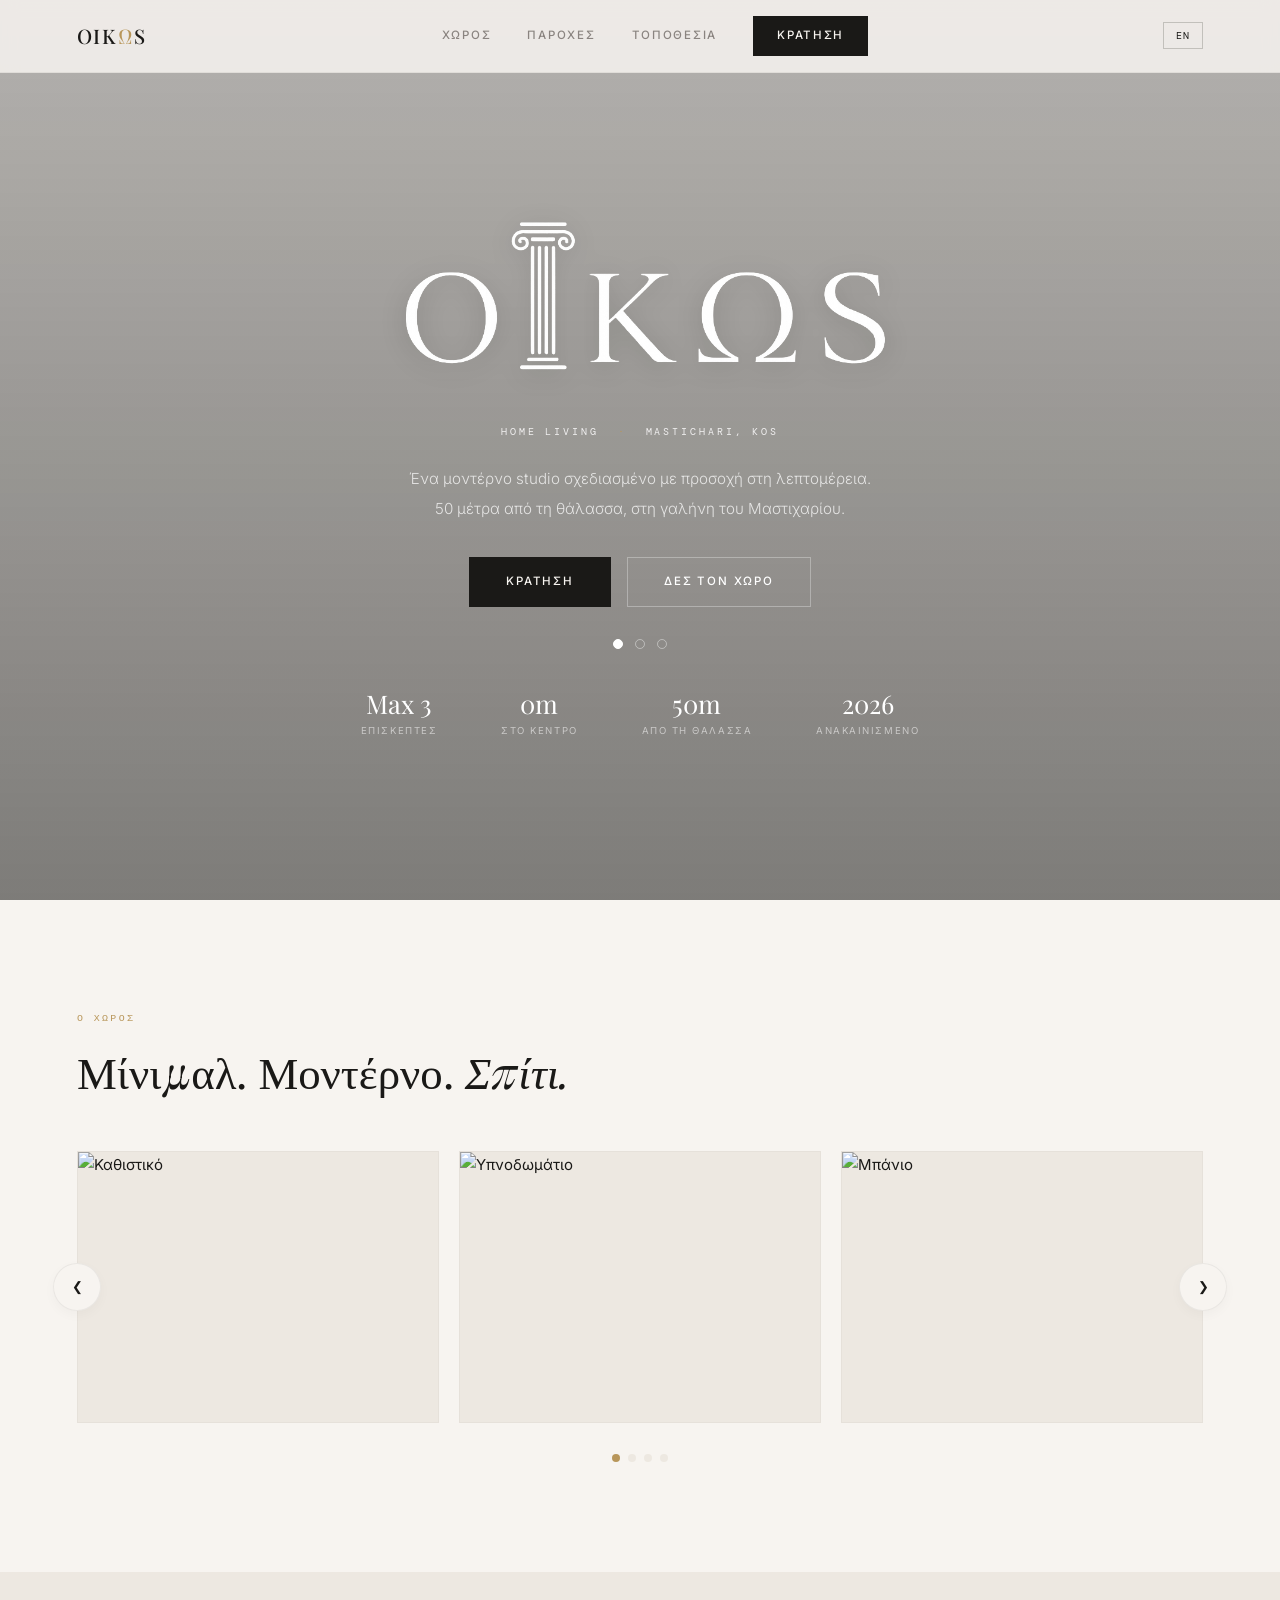
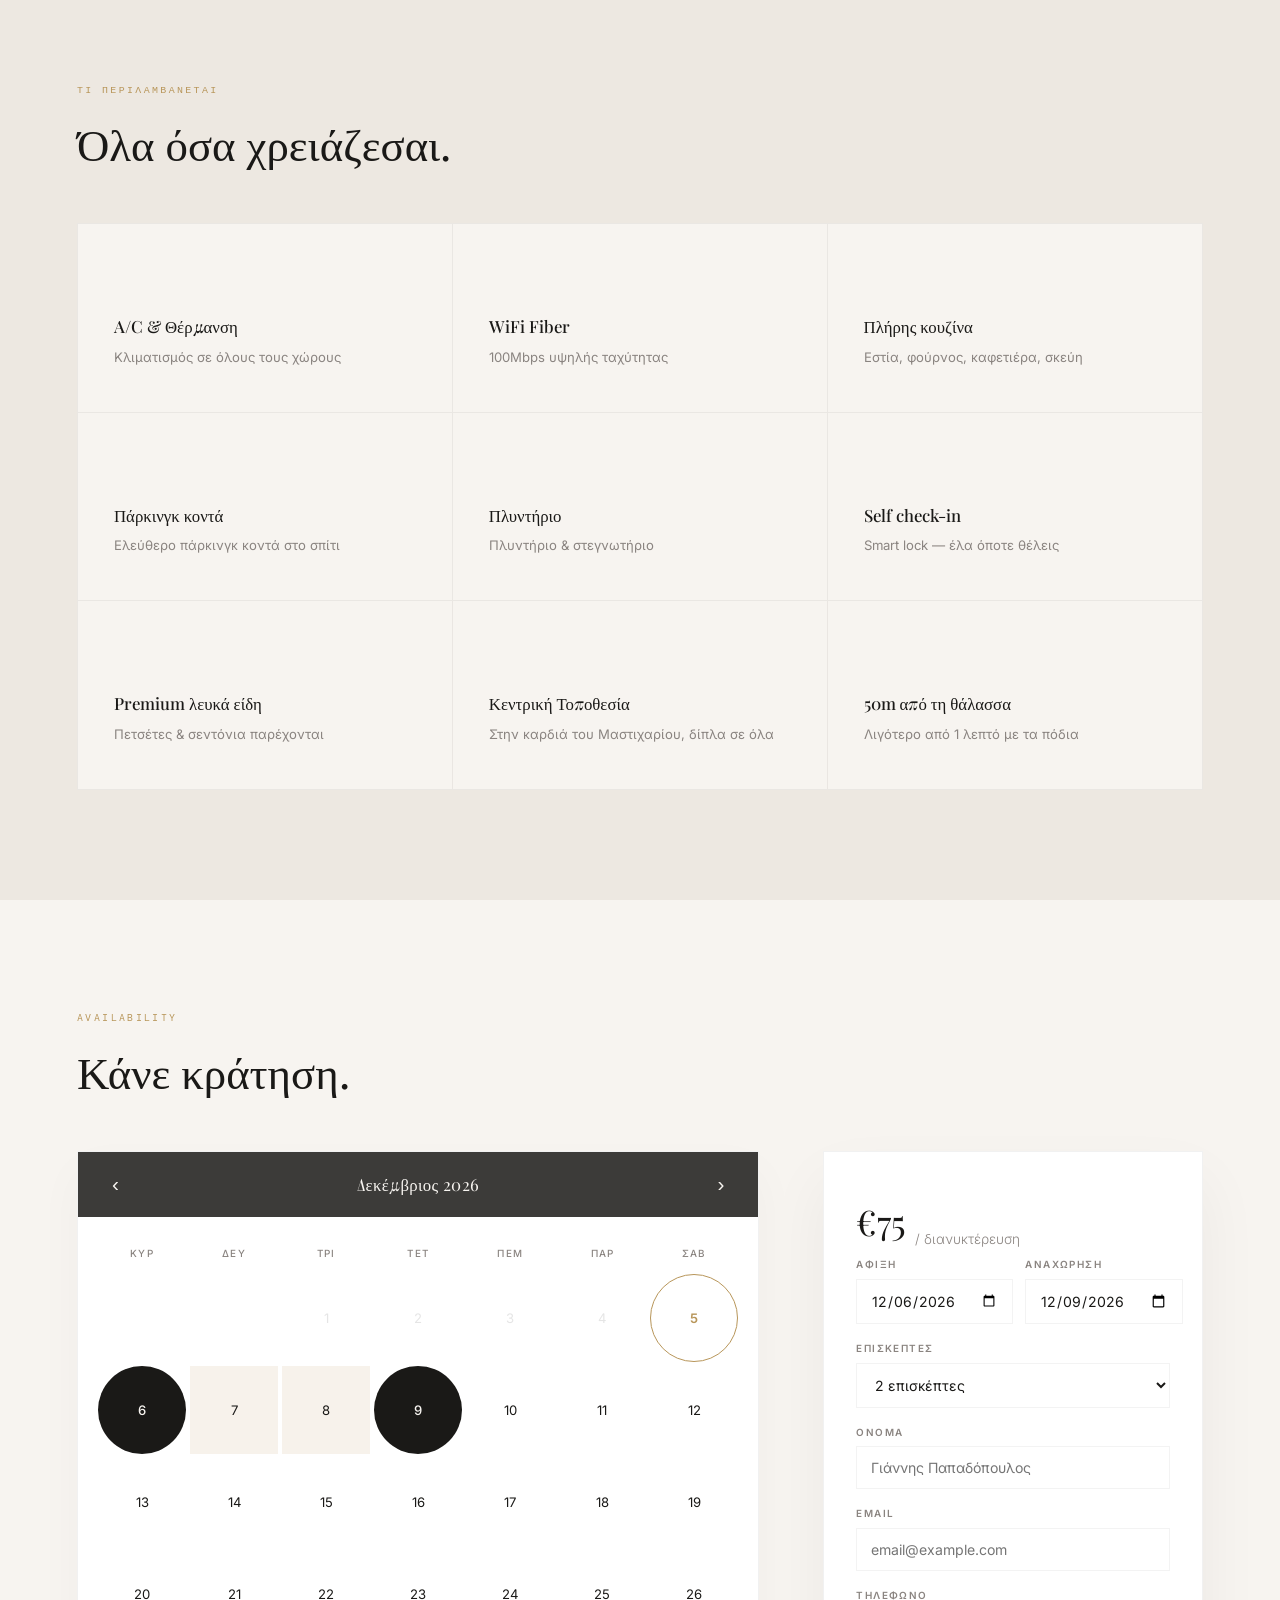
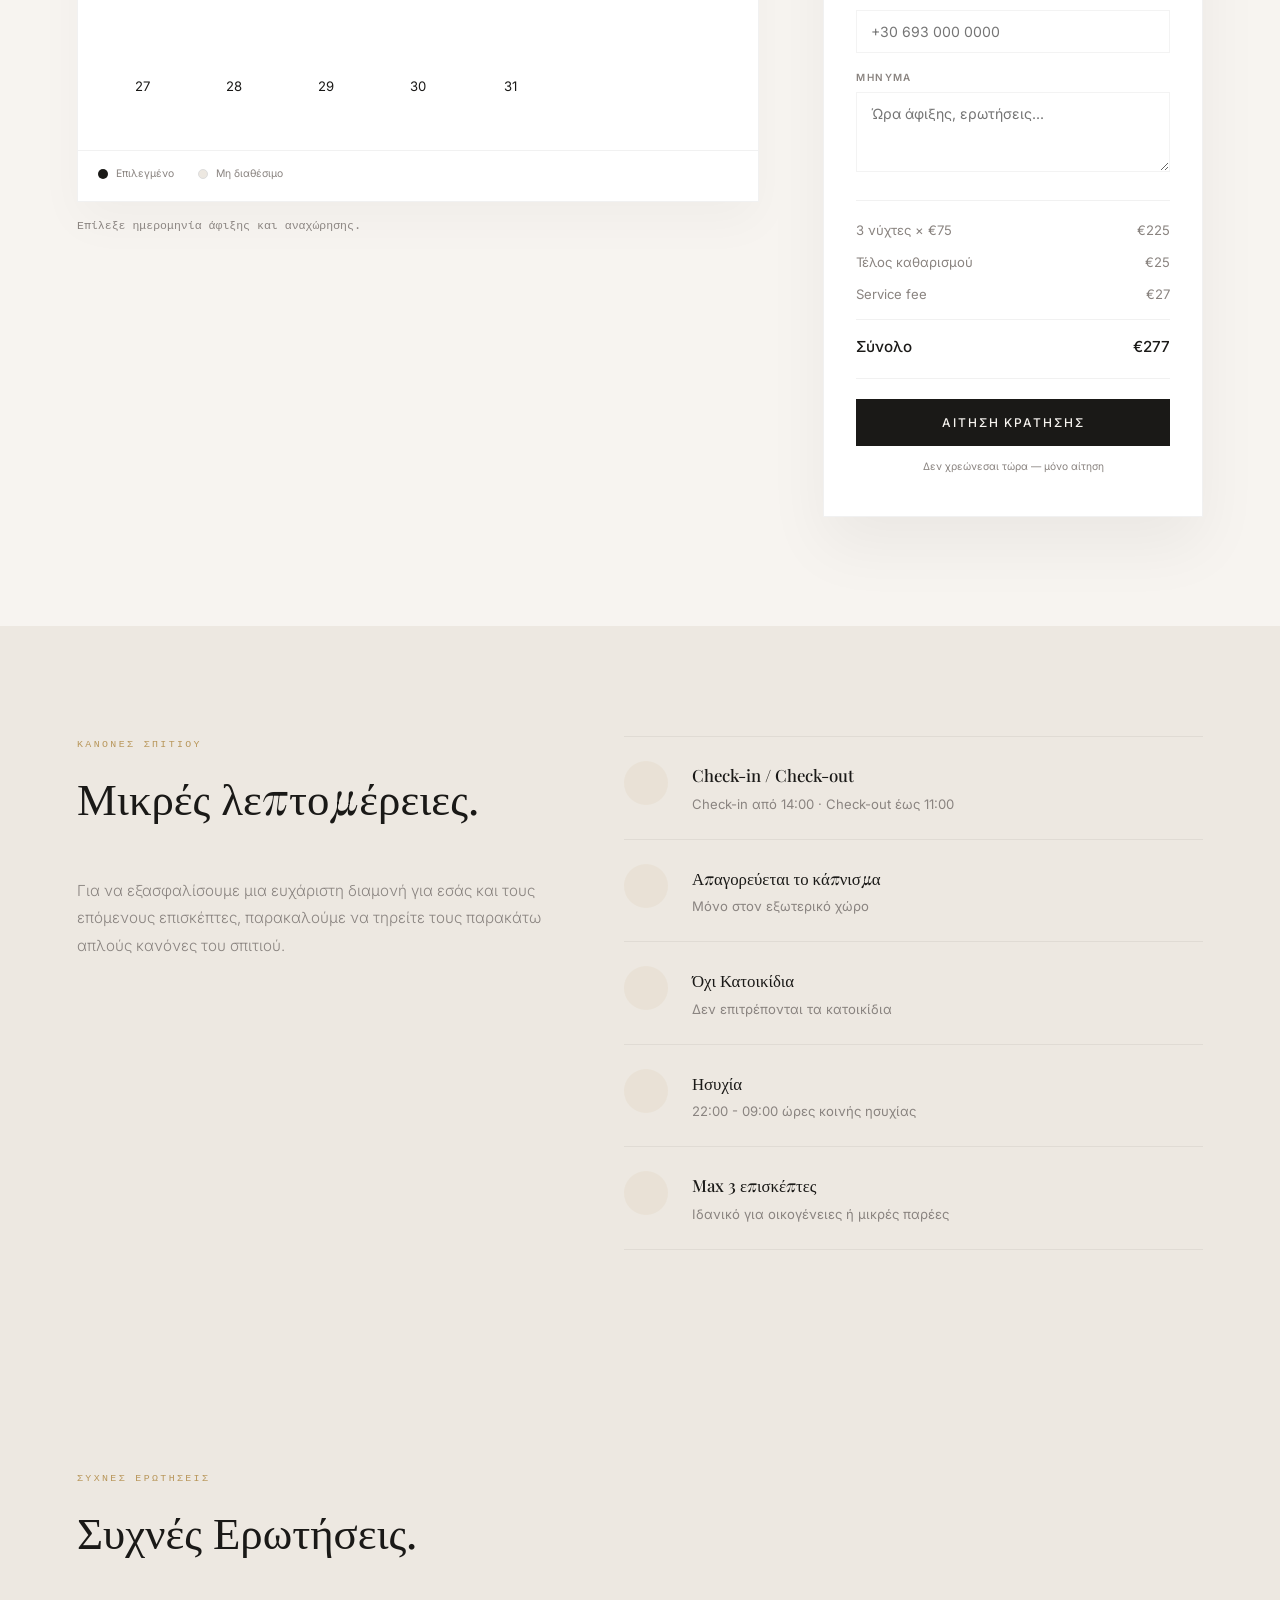
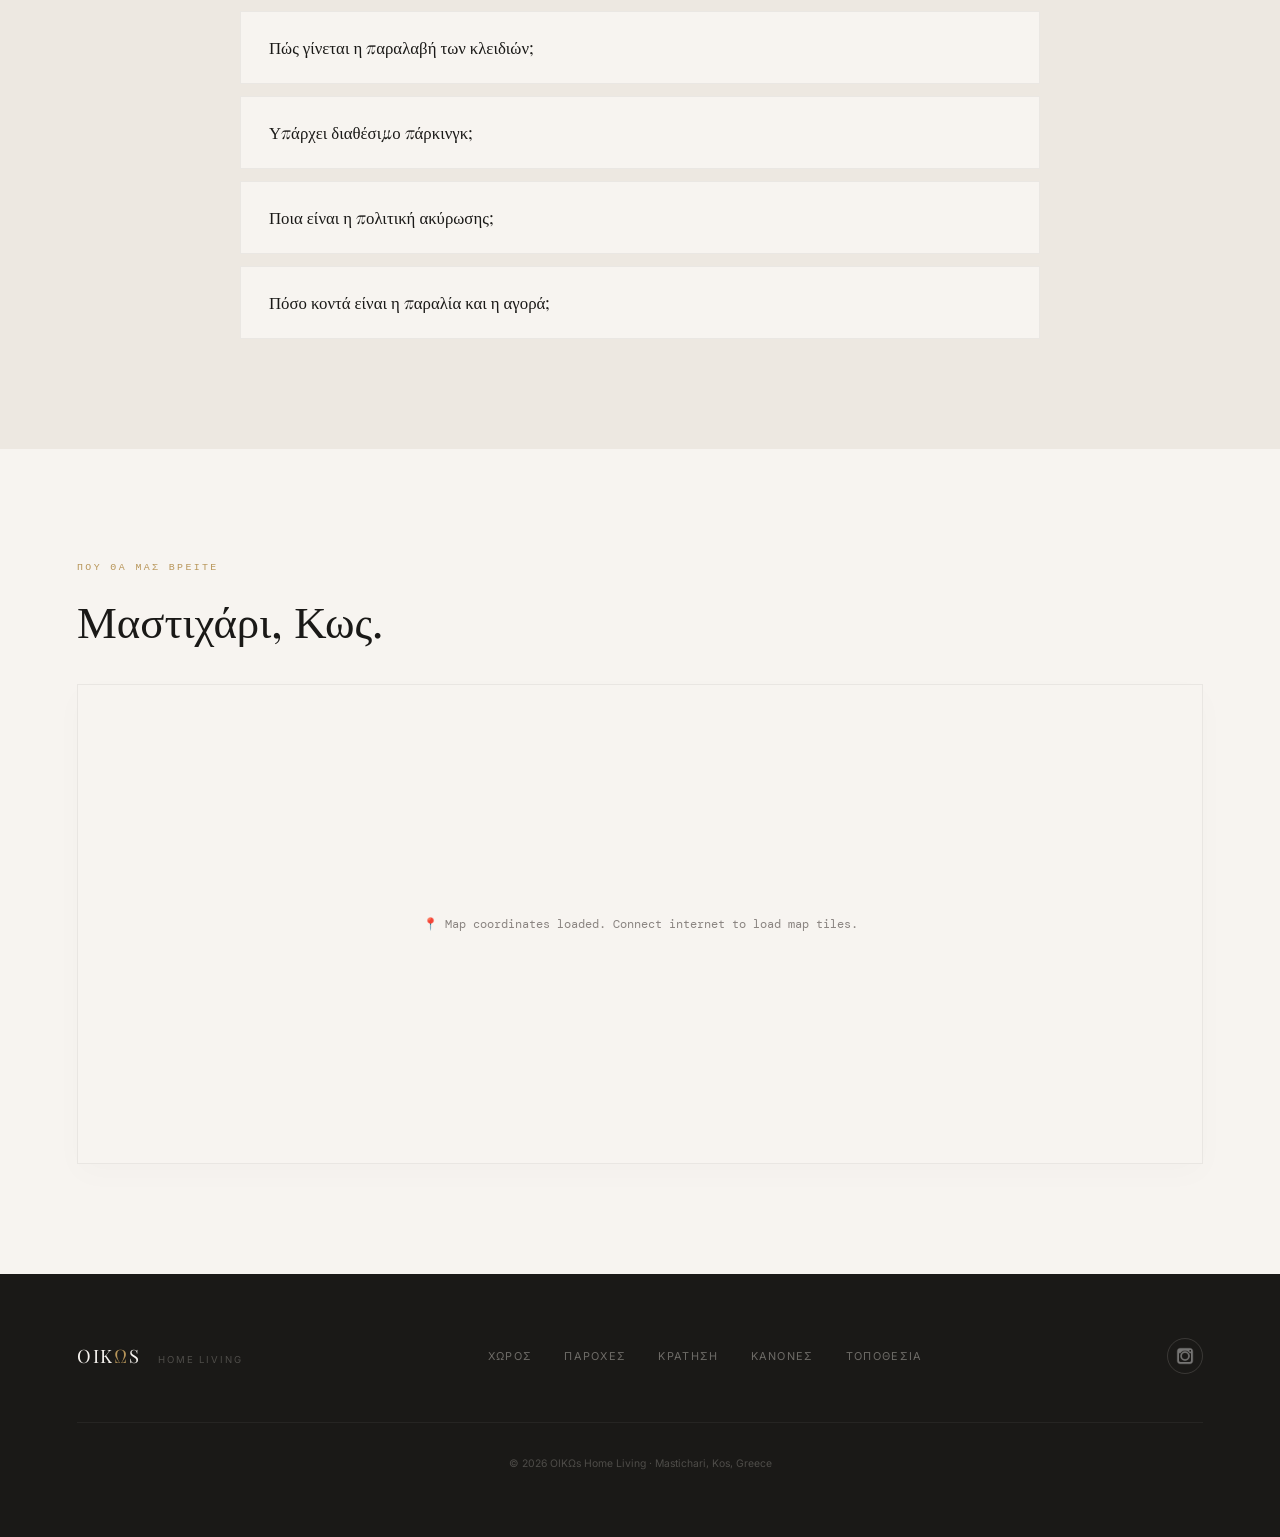
==== index.html @ 5237d48e "Initial commit" ====
<!DOCTYPE html>
<html lang="el">

<head>
  <meta charset="UTF-8" />
  <meta name="viewport" content="width=device-width, initial-scale=1.0" />
  
  <!-- Primary SEO Meta Tags -->
  <title>OIKΩS Home Living | Luxury Vacation Rental in Mastichari, Kos</title>
  <meta name="description" content="Experience premium minimalist luxury at OIKΩS Home Living in the heart of Mastichari, Kos. Newly renovated in 2026, this modern studio offers beautiful design, luxury amenities, and free parking nearby, just 50 meters from the sea." />
  <meta name="keywords" content="Oikos Home Living, Oikos Kos, Kos studio rental, Mastichari holiday accommodation, luxury rental Greece, Mastichari beach studio, boutique lodging Kos" />
  <meta name="robots" content="index, follow" />
  <meta name="author" content="OIKΩS Home Living" />
  <link rel="canonical" href="https://www.oikoshomeliving.com/" />

  <!-- Open Graph / Facebook -->
  <meta property="og:type" content="website" />
  <meta property="og:url" content="https://www.oikoshomeliving.com/" />
  <meta property="og:title" content="OIKΩS Home Living | Luxury Studio Rental in Mastichari, Kos" />
  <meta property="og:description" content="Experience premium minimalist luxury in the heart of Mastichari, Kos. Newly renovated in 2026, featuring beautiful design, modern amenities, and free parking nearby, just 50 meters from the sea." />
  <meta property="og:image" content="https://images.unsplash.com/photo-1600210492486-724fe5c67fb0?auto=format&fit=crop&w=1200&q=80" />
  <meta property="og:site_name" content="OIKΩS Home Living" />

  <!-- Twitter -->
  <meta name="twitter:card" content="summary_large_image" />
  <meta name="twitter:url" content="https://www.oikoshomeliving.com/" />
  <meta name="twitter:title" content="OIKΩS Home Living | Premium Vacation Rental in Kos" />
  <meta name="twitter:description" content="Newly renovated (2026) luxury studio rental in the heart of Mastichari, Kos. Beautiful design, less than 1 minute from the beach, close to all shops and restaurants." />
  <meta name="twitter:image" content="https://images.unsplash.com/photo-1600210492486-724fe5c67fb0?auto=format&fit=crop&w=1200&q=80" />

  <!-- Structured Data: JSON-LD Schema (Google Rich Snippets) -->
  <script type="application/ld+json">
    {
      "@context": "https://schema.org",
      "@type": "VacationRental",
      "name": "OIKΩS Home Living",
      "description": "A premium modern minimalist vacation rental studio in Mastichari, Kos, Greece.",
      "url": "https://www.oikoshomeliving.com/",
      "image": "https://images.unsplash.com/photo-1600210492486-724fe5c67fb0?auto=format&fit=crop&w=1200&q=80",
      "address": {
        "@type": "PostalAddress",
        "addressLocality": "Mastichari, Kos",
        "addressRegion": "Dodecanese",
        "addressCountry": "GR"
      },
      "geo": {
        "@type": "GeoCoordinates",
        "latitude": 36.8497694,
        "longitude": 27.0757225
      },
      "telephone": "+30 693 000 0000",
      "priceRange": "€€",
      "amenityFeature": [
        {
          "@type": "LocationFeatureSpecification",
          "name": "Central Location",
          "value": true
        },
        {
          "@type": "LocationFeatureSpecification",
          "name": "Free High-Speed Fiber WiFi",
          "value": true
        },
        {
          "@type": "LocationFeatureSpecification",
          "name": "Fully Equipped Kitchen",
          "value": true
        },
        {
          "@type": "LocationFeatureSpecification",
          "name": "Free Parking Nearby",
          "value": true
        },
        {
          "@type": "LocationFeatureSpecification",
          "name": "Air Conditioning",
          "value": true
        }
      ]
    }
  </script>

  <link rel="icon" type="image/png" href="oikosfavicon.png" />
  
  <!-- Preconnect to CDNs & API Domains for faster DNS lookup & TLS negotiation -->
  <link rel="preconnect" href="https://fonts.googleapis.com" />
  <link rel="preconnect" href="https://fonts.gstatic.com" crossorigin />
  <link rel="preconnect" href="https://unpkg.com" crossorigin />
  <link rel="preconnect" href="https://cdn.jsdelivr.net" crossorigin />
  <link rel="preconnect" href="https://images.unsplash.com" />
  <link rel="preconnect" href="https://api.open-meteo.com" />
  
  <!-- Preload critical Hero image asset to reduce Largest Contentful Paint (LCP) -->
  <link rel="preload" href="https://images.unsplash.com/photo-1600210492486-724fe5c67fb0?auto=format&fit=crop&w=1600&q=70" as="image" />

  <link
    href="https://fonts.googleapis.com/css2?family=Playfair+Display:ital,wght@0,400;0,500;1,400&family=Inter:wght@300;400;500;600&family=DM+Mono:wght@300&display=swap"
    rel="stylesheet" />
  <!-- Leaflet Map CSS and JS -->
  <link rel="stylesheet" href="https://unpkg.com/leaflet@1.9.4/dist/leaflet.css"
    integrity="sha256-p4NxAoJBhIIN+hmNHrzRCf9tD/miZyoHS5obTRR9BMY=" crossorigin="" />
  <script src="https://unpkg.com/leaflet@1.9.4/dist/leaflet.js"
    integrity="sha256-20nQCchB9co0qIjJZRGuk2/Z9VM+kNiyxNV1lvTlZBo=" crossorigin=""></script>
  <!-- Lucide Elegant Icons CDN -->
  <script src="https://unpkg.com/lucide@latest"></script>
  <script src="https://cdn.jsdelivr.net/npm/@supabase/supabase-js@2"></script>
  <style>
    :root {
      --linen: #EDE8E1;
      --ink: #1A1917;
      --gold: #B8965A;
      --light: #F7F4F0;
      --mid: #8A8480;
      --border: rgba(26, 25, 23, .06);
      --f-serif: 'Playfair Display', Georgia, serif;
      --f-sans: 'Inter', system-ui, sans-serif;
      --f-mono: 'DM Mono', monospace;
    }

    *,
    *::before,
    *::after {
      box-sizing: border-box;
      margin: 0;
      padding: 0;
    }

    html {
      scroll-behavior: smooth;
    }

    body {
      background: var(--light);
      color: var(--ink);
      font-family: var(--f-sans);
      font-size: 15px;
      line-height: 1.7;
      -webkit-font-smoothing: antialiased;
    }

    body.loading-active {
      overflow: hidden;
    }

    /* SPLASH / PRELOADER SCREEN */
    #loading-screen {
      position: fixed;
      inset: 0;
      background: var(--ink);
      z-index: 9999;
      display: flex;
      align-items: center;
      justify-content: center;
      opacity: 1;
      visibility: visible;
      transition: opacity 0.8s cubic-bezier(0.16, 1, 0.3, 1), visibility 0.8s cubic-bezier(0.16, 1, 0.3, 1);
    }

    #loading-screen.fade-out {
      opacity: 0;
      visibility: hidden;
    }

    .loading-content {
      text-align: center;
      display: flex;
      flex-direction: column;
      align-items: center;
    }

    .loading-logo {
      font-family: var(--f-serif);
      font-size: clamp(2.5rem, 6vw, 4rem);
      font-weight: 500;
      color: var(--linen);
      letter-spacing: 0.15em;
      line-height: 1;
      margin-bottom: 8px;
      opacity: 0;
      transform: translateY(20px);
      animation: loadLogoIn 1.2s cubic-bezier(0.16, 1, 0.3, 1) forwards;
    }

    .loading-logo .omega {
      color: var(--gold);
    }

    .loading-sub {
      font-family: var(--f-mono);
      font-size: 0.65rem;
      letter-spacing: 0.25em;
      text-transform: uppercase;
      color: rgba(237, 232, 225, 0.4);
      margin-bottom: 24px;
      opacity: 0;
      transform: translateY(10px);
      animation: loadSubIn 1.2s cubic-bezier(0.16, 1, 0.3, 1) 0.3s forwards;
    }

    .loading-progress-wrap {
      width: 140px;
      height: 1px;
      background: rgba(237, 232, 225, 0.1);
      position: relative;
      overflow: hidden;
    }

    .loading-progress-bar {
      position: absolute;
      left: 0;
      top: 0;
      height: 100%;
      width: 0%;
      background: var(--gold);
      animation: loadProgressBar 2.5s cubic-bezier(0.16, 1, 0.3, 1) forwards;
    }

    @keyframes loadLogoIn {
      to {
        opacity: 1;
        transform: translateY(0);
      }
    }

    @keyframes loadSubIn {
      to {
        opacity: 1;
        transform: translateY(0);
      }
    }

    @keyframes loadProgressBar {
      0% { width: 0%; }
      50% { width: 40%; }
      70% { width: 70%; }
      100% { width: 100%; }
    }

    /* Scrollbar */
    ::-webkit-scrollbar {
      width: 8px;
    }

    ::-webkit-scrollbar-track {
      background: var(--light);
    }

    ::-webkit-scrollbar-thumb {
      background: var(--linen);
      border-radius: 4px;
      transition: background .3s;
    }

    ::-webkit-scrollbar-thumb:hover {
      background: var(--gold);
    }

    /* Reveal animations */
    .reveal {
      opacity: 0;
      transform: translateY(30px);
      transition: opacity 0.8s cubic-bezier(0.16, 1, 0.3, 1), transform 0.8s cubic-bezier(0.16, 1, 0.3, 1);
      will-change: transform, opacity;
    }

    .reveal.active {
      opacity: 1;
      transform: translateY(0);
    }

    /* DEMO BANNER */
    .demo-banner {
      background: var(--gold);
      color: #fff;
      text-align: center;
      padding: 8px;
      font-family: var(--f-mono);
      font-size: .65rem;
      letter-spacing: .15em;
      text-transform: uppercase;
      position: fixed;
      top: 0;
      left: 0;
      right: 0;
      z-index: 101;
      box-shadow: 0 2px 10px rgba(0, 0, 0, .05);
      display: none;
    }

    body.has-demo-banner {
      padding-top: 30px;
    }

    body.has-demo-banner nav {
      top: 30px;
    }

    /* NAV */
    nav {
      position: fixed;
      top: 0;
      left: 0;
      right: 0;
      z-index: 100;
      display: flex;
      align-items: center;
      justify-content: space-between;
      padding: 16px 6vw;
      background: rgba(247, 244, 240, .85);
      backdrop-filter: blur(8px);
      border-bottom: 1px solid var(--border);
      transition: background-color .3s, box-shadow .3s, border-color .3s;
    }

    nav.scrolled {
      background: rgba(247, 244, 240, .98);
      box-shadow: 0 10px 30px rgba(0, 0, 0, .02);
    }

    .nav-logo {
      font-family: var(--f-serif);
      font-size: 1.25rem;
      font-weight: 500;
      letter-spacing: .08em;
      color: var(--ink);
      text-decoration: none;
      transition: opacity .2s;
    }

    .nav-logo .omega {
      color: var(--gold);
    }

    .nav-logo:hover {
      opacity: .8;
    }

    .nav-links {
      display: flex;
      gap: 36px;
      align-items: center;
    }

    .nav-links a {
      position: relative;
      font-size: .72rem;
      font-weight: 500;
      letter-spacing: .15em;
      text-transform: uppercase;
      text-decoration: none;
      color: var(--mid);
      transition: color .2s;
      padding: 4px 0;
    }

    .nav-links a:hover {
      color: var(--ink);
    }

    .nav-links a::after {
      content: '';
      position: absolute;
      bottom: 0;
      left: 0;
      width: 100%;
      height: 1px;
      background: var(--gold);
      transform: scaleX(0);
      transform-origin: right;
      transition: transform .3s ease;
    }

    .nav-links a:hover::after {
      transform: scaleX(1);
      transform-origin: left;
    }

    .nav-cta {
      background: var(--ink) !important;
      color: var(--light) !important;
      padding: 10px 24px !important;
      transition: background-color .3s cubic-bezier(0.16, 1, 0.3, 1), transform .3s cubic-bezier(0.16, 1, 0.3, 1) !important;
    }

    .nav-cta::after {
      display: none !important;
    }

    .nav-cta:hover {
      background: var(--gold) !important;
      transform: translateY(-2px);
    }

    .nav-right {
      display: flex;
      align-items: center;
      gap: 20px;
    }

    .lang-toggle-btn {
      background: transparent;
      border: 1px solid rgba(26, 25, 23, .2);
      color: var(--ink);
      padding: 6px 12px;
      font-family: var(--f-mono);
      font-size: .65rem;
      letter-spacing: .1em;
      cursor: pointer;
      transition: border-color .2s, background-color .2s;
      text-transform: uppercase;
      outline: none;
    }

    .lang-toggle-btn:hover {
      border-color: var(--ink);
      background: rgba(26, 25, 23, .03);
    }

    /* HERO */
    .hero {
      min-height: 100vh;
      display: flex;
      flex-direction: column;
      align-items: center;
      justify-content: center;
      text-align: center;
      padding: 140px 6vw 100px;
      position: relative;
      overflow: hidden;
    }

    .hero-content {
      position: relative;
      z-index: 2;
      display: flex;
      flex-direction: column;
      align-items: center;
      justify-content: center;
      width: 100%;
    }

    .hero-bg-wrapper {
      position: absolute;
      inset: 0;
      z-index: 1;
      overflow: hidden;
    }

    .hero-bg-slide {
      position: absolute;
      inset: 0;
      background-size: cover;
      background-position: center;
      opacity: 0;
      transform: scale(1.03) translateZ(0);
      will-change: transform, opacity;
      backface-visibility: hidden;
      transition: opacity 2.5s ease-in-out, transform 9s ease-out;
    }

    .hero-bg-slide.active {
      opacity: 1;
      transform: scale(1) translateZ(0);
    }

    .hero-bg-overlay {
      position: absolute;
      inset: 0;
      background: linear-gradient(to bottom, rgba(26, 25, 23, 0.3) 0%, rgba(26, 25, 23, 0.55) 100%);
      z-index: 1;
    }

    .hero-eyebrow {
      font-family: var(--f-mono);
      font-size: .65rem;
      font-weight: 400;
      letter-spacing: .24em;
      text-transform: uppercase;
      color: var(--gold);
      margin-bottom: 24px;
      animation: fadeIn 1s ease;
    }

    /* Live Weather widget in Hero */
    .hero-weather {
      display: inline-flex;
      align-items: center;
      gap: 8px;
      background: rgba(255, 255, 255, .1);
      border: 1px solid rgba(255, 255, 255, .15);
      padding: 6px 14px;
      border-radius: 20px;
      font-family: var(--f-mono);
      font-size: .65rem;
      letter-spacing: .08em;
      text-transform: uppercase;
      color: #fff;
      margin-bottom: 24px;
      animation: fadeIn 1.2s ease;
    }

    .hero-logo-img {
      width: clamp(280px, 50vw, 560px);
      height: auto;
      display: block;
      margin-bottom: 0;
      filter: brightness(0) invert(1) drop-shadow(0 4px 12px rgba(0, 0, 0, .15));
      animation: slideUp 1s cubic-bezier(0.16, 1, 0.3, 1);
    }

    .hero-logo-wrap {
      margin-bottom: 32px;
    }

    .hero-subtitle {
      font-family: var(--f-mono);
      font-size: .65rem;
      font-weight: 400;
      letter-spacing: .28em;
      text-transform: uppercase;
      color: rgba(255, 255, 255, 0.85);
      margin-bottom: 24px;
      animation: fadeIn 1.2s ease;
    }

    .hero-subtitle span {
      color: var(--gold);
      margin: 0 10px;
    }

    .hero-desc {
      font-size: .95rem;
      font-weight: 300;
      color: rgba(255, 255, 255, 0.75);
      max-width: 480px;
      line-height: 2;
      margin-bottom: 32px;
      animation: slideUp 1.2s cubic-bezier(0.16, 1, 0.3, 1);
    }

    .hero .stat-n {
      color: #fff;
    }

    .hero .stat-l {
      color: rgba(255, 255, 255, 0.55);
    }

    .hero .btn-ghost {
      color: #fff;
      border-color: rgba(255, 255, 255, 0.3);
    }

    .hero .btn-ghost:hover {
      background: rgba(255, 255, 255, 0.08);
      border-color: #fff;
    }

    .hero-actions {
      display: flex;
      gap: 16px;
      margin-bottom: 0;
      animation: slideUp 1.4s cubic-bezier(0.16, 1, 0.3, 1);
    }

    .hero-indicators {
      display: flex;
      gap: 12px;
      z-index: 10;
      animation: fadeIn 1.5s ease;
      margin-top: 32px;
      margin-bottom: 40px;
    }

    .hero-indicator {
      width: 10px;
      height: 10px;
      border-radius: 50%;
      border: 1px solid rgba(255, 255, 255, 0.4);
      background: transparent;
      cursor: pointer;
      transition: background 0.3s, border-color 0.3s, transform 0.3s;
    }

    .hero-indicator:hover {
      border-color: #fff;
      transform: scale(1.15);
    }

    .hero-indicator.active {
      background: #fff;
      border-color: #fff;
    }

    .btn-primary {
      background: var(--ink);
      color: var(--light);
      padding: 14px 36px;
      font-family: var(--f-sans);
      font-size: .72rem;
      font-weight: 500;
      letter-spacing: .16em;
      text-transform: uppercase;
      text-decoration: none;
      border: 1px solid var(--ink);
      cursor: pointer;
      transition: background-color .3s cubic-bezier(0.16, 1, 0.3, 1), border-color .3s cubic-bezier(0.16, 1, 0.3, 1), transform .3s cubic-bezier(0.16, 1, 0.3, 1), box-shadow .3s cubic-bezier(0.16, 1, 0.3, 1);
      display: inline-block;
    }

    .btn-primary:hover {
      background: var(--gold);
      border-color: var(--gold);
      transform: translateY(-2px);
      box-shadow: 0 10px 24px rgba(184, 150, 90, .15);
    }

    .btn-ghost {
      background: transparent;
      color: var(--ink);
      padding: 14px 36px;
      font-family: var(--f-sans);
      font-size: .72rem;
      font-weight: 500;
      letter-spacing: .16em;
      text-transform: uppercase;
      text-decoration: none;
      border: 1px solid rgba(26, 25, 23, .2);
      cursor: pointer;
      transition: border-color .3s cubic-bezier(0.16, 1, 0.3, 1), background-color .3s cubic-bezier(0.16, 1, 0.3, 1), transform .3s cubic-bezier(0.16, 1, 0.3, 1);
      display: inline-block;
    }

    .btn-ghost:hover {
      border-color: var(--ink);
      background: rgba(26, 25, 23, .02);
      transform: translateY(-2px);
    }

    .hero-stats {
      display: flex;
      gap: 64px;
      animation: fadeIn 1.5s ease;
    }

    .stat {
      text-align: center;
    }

    .stat-n {
      font-family: var(--f-serif);
      font-size: 1.6rem;
      font-weight: 400;
      color: var(--ink);
      line-height: 1.1;
    }

    .stat-l {
      font-size: .6rem;
      letter-spacing: .16em;
      text-transform: uppercase;
      color: var(--mid);
      margin-top: 6px;
    }

    @keyframes slideUp {
      from {
        opacity: 0;
        transform: translateY(24px);
      }

      to {
        opacity: 1;
        transform: translateY(0);
      }
    }

    @keyframes fadeIn {
      from {
        opacity: 0;
      }

      to {
        opacity: 1;
      }
    }

    /* SECTIONS */
    section {
      padding: 110px 6vw;
    }

    .section-eyebrow {
      font-family: var(--f-mono);
      font-size: .62rem;
      font-weight: 400;
      letter-spacing: .24em;
      text-transform: uppercase;
      color: var(--gold);
      margin-bottom: 16px;
    }

    .section-title {
      font-family: var(--f-serif);
      font-size: clamp(2rem, 3.5vw, 2.8rem);
      font-weight: 400;
      line-height: 1.25;
      margin-bottom: 52px;
      color: var(--ink);
    }

    .section-title em {
      font-style: italic;
      font-weight: 400;
    }

    /* GALLERY CAROUSEL INLINE */
    #gallery {
      background: var(--light);
      overflow: hidden;
    }

    .gallery-carousel-wrap {
      position: relative;
      width: 100%;
      display: flex;
      align-items: center;
      justify-content: center;
    }

    .gallery-carousel-track-container {
      width: 100%;
      overflow: hidden;
    }

    .gallery-carousel-track {
      display: flex;
      gap: 20px;
      transition: transform .6s cubic-bezier(0.16, 1, 0.3, 1);
      width: 100%;
    }

    .gallery-card {
      flex: 0 0 calc((100% - 40px) / 3);
      overflow: hidden;
      background: var(--linen);
      position: relative;
      cursor: pointer;
      border: 1px solid rgba(26, 25, 23, .03);
      aspect-ratio: 4/3;
    }

    .gallery-card img {
      width: 100%;
      height: 100%;
      object-fit: cover;
      transition: transform .8s cubic-bezier(0.16, 1, 0.3, 1);
    }

    .gallery-card::after {
      content: '';
      position: absolute;
      inset: 0;
      background: linear-gradient(to top, rgba(26, 25, 23, .4) 0%, transparent 60%);
      opacity: 0;
      transition: opacity .4s ease;
    }

    .gallery-card:hover::after {
      opacity: 1;
    }

    .gallery-card:hover img {
      transform: scale(1.05);
    }

    .gallery-card-info {
      position: absolute;
      bottom: 20px;
      left: 24px;
      z-index: 2;
      color: var(--light);
      opacity: 0;
      transform: translateY(10px);
      transition: all .4s cubic-bezier(0.16, 1, 0.3, 1);
    }

    .gallery-card:hover .gallery-card-info {
      opacity: 1;
      transform: translateY(0);
    }

    .gallery-card-title {
      font-family: var(--f-serif);
      font-size: 1.15rem;
      font-weight: 400;
    }

    .gallery-card-sub {
      font-family: var(--f-mono);
      font-size: .58rem;
      letter-spacing: .15em;
      text-transform: uppercase;
      color: rgba(247, 244, 240, .75);
      margin-top: 4px;
    }

    .carousel-control {
      position: absolute;
      top: 50%;
      transform: translateY(-50%);
      z-index: 10;
      background: var(--light);
      border: 1px solid var(--border);
      color: var(--ink);
      width: 48px;
      height: 48px;
      border-radius: 50%;
      display: flex;
      align-items: center;
      justify-content: center;
      cursor: pointer;
      transition: background-color .2s, color .2s, border-color .2s, transform .2s, box-shadow .2s;
      box-shadow: 0 4px 12px rgba(0, 0, 0, .03);
      outline: none;
    }

    .carousel-control:hover {
      background: var(--ink);
      color: var(--light);
      border-color: var(--ink);
    }

    .carousel-control.prev {
      left: -24px;
    }

    .carousel-control.next {
      right: -24px;
    }

    .carousel-indicators {
      display: flex;
      gap: 8px;
      justify-content: center;
      margin-top: 32px;
    }

    .indicator-dot {
      width: 8px;
      height: 8px;
      border-radius: 50%;
      background: var(--linen);
      cursor: pointer;
      transition: background .3s;
    }

    .indicator-dot.active {
      background: var(--gold);
    }

    /* AMENITIES */
    #amenities {
      background: var(--linen);
    }

    .amenities-grid {
      display: grid;
      grid-template-columns: repeat(3, 1fr);
      border: 1px solid var(--border);
      background: var(--light);
      gap: 0;
    }

    .amenity {
      padding: 44px 36px;
      border-right: 1px solid var(--border);
      border-bottom: 1px solid var(--border);
      background: transparent;
      transition: background-color 0.4s cubic-bezier(0.16, 1, 0.3, 1), box-shadow 0.4s cubic-bezier(0.16, 1, 0.3, 1);
      display: flex;
      flex-direction: column;
      justify-content: flex-start;
      position: relative;
      overflow: hidden;
    }

    /* Remove outer borders on grid edges */
    .amenities-grid .amenity:nth-child(3n) {
      border-right: none;
    }
    .amenities-grid .amenity:nth-child(n+7) {
      border-bottom: none;
    }

    .amenity:hover {
      background: #fff;
      box-shadow: inset 0 0 40px rgba(184, 150, 90, 0.03);
    }

    /* Elegant sliding gold underline indicator */
    .amenity::after {
      content: '';
      position: absolute;
      bottom: 0;
      left: 0;
      width: 100%;
      height: 2px;
      background: var(--gold);
      transform: scaleX(0);
      transform-origin: left;
      transition: transform 0.4s cubic-bezier(0.16, 1, 0.3, 1);
    }

    .amenity:hover::after {
      transform: scaleX(1);
    }

    .amenity-icon-svg {
      width: 24px;
      height: 24px;
      stroke-width: 1.25px;
      color: var(--gold);
      margin-bottom: 20px;
      transition: transform 0.4s cubic-bezier(0.16, 1, 0.3, 1);
      display: inline-block;
    }

    .amenity:hover .amenity-icon-svg {
      transform: scale(1.1) translateY(-2px);
    }

    .amenity-name {
      font-family: var(--f-serif);
      font-size: 1.05rem;
      font-weight: 500;
      color: var(--ink);
      margin-bottom: 6px;
    }

    .amenity-desc {
      font-size: 0.82rem;
      color: var(--mid);
      line-height: 1.6;
    }

    @media(max-width: 980px) {
      .amenities-grid {
        grid-template-columns: repeat(2, 1fr);
      }
      .amenities-grid .amenity {
        border-right: 1px solid var(--border) !important;
        border-bottom: 1px solid var(--border) !important;
      }
      .amenities-grid .amenity:nth-child(2n) {
        border-right: none !important;
      }
      .amenities-grid .amenity:nth-child(n+8) {
        border-bottom: none !important;
      }
    }
    @media(max-width: 640px) {
      .amenities-grid {
        grid-template-columns: 1fr;
      }
      .amenities-grid .amenity {
        border-right: none !important;
        border-bottom: 1px solid var(--border) !important;
        padding: 32px 24px;
      }
      .amenities-grid .amenity:last-child {
        border-bottom: none !important;
      }
    }

    /* BOOKING */
    #booking {
      background: var(--light);
    }

    .booking-layout {
      display: grid;
      grid-template-columns: 1.2fr 380px;
      gap: 64px;
      align-items: start;
    }

    .cal-wrap {
      border: 1px solid var(--border);
      background: #FFFFFF;
      box-shadow: 0 20px 45px rgba(26, 25, 23, 0.03);
    }

    .cal-head {
      background: rgba(26, 25, 23, 0.85);
      backdrop-filter: blur(10px);
      color: var(--light);
      padding: 18px 24px;
      display: flex;
      justify-content: space-between;
      align-items: center;
    }

    .cal-month-lbl {
      font-family: var(--f-serif);
      font-size: 1.05rem;
      font-weight: 400;
      letter-spacing: .02em;
    }

    .cal-nav {
      background: none;
      border: none;
      color: var(--light);
      font-size: 1.3rem;
      cursor: pointer;
      padding: 4px 10px;
      transition: color .15s;
      line-height: 1;
    }

    .cal-nav:hover {
      color: var(--gold);
    }

    .cal-body {
      padding: 20px;
    }

    .cal-days {
      display: grid;
      grid-template-columns: repeat(7, 1fr);
      gap: 4px;
    }

    .cal-day-name {
      text-align: center;
      font-size: .62rem;
      font-weight: 500;
      letter-spacing: .12em;
      text-transform: uppercase;
      color: var(--mid);
      padding: 8px 0;
    }

    .cal-day {
      text-align: center;
      padding: 10px 2px;
      font-size: .82rem;
      cursor: pointer;
      transition: background-color .2s ease, color .2s ease, border-color .2s ease;
      border: 1px solid transparent;
      display: flex;
      align-items: center;
      justify-content: center;
      aspect-ratio: 1;
      border-radius: 50%;
    }

    .cal-day:not(.booked):not(.past):not(.empty):hover {
      background: rgba(184, 150, 90, .12);
      color: var(--gold);
    }

    .cal-day.booked {
      background: transparent;
      color: #BBB;
      text-decoration: line-through;
      cursor: default;
      pointer-events: none;
      opacity: .4;
    }

    .cal-day.selected {
      background: var(--ink) !important;
      color: var(--light) !important;
      font-weight: 500;
    }

    .cal-day.in-range {
      background: rgba(184, 150, 90, .12) !important;
      border-radius: 0;
      color: var(--ink);
    }

    .cal-day.today {
      font-weight: 600;
      color: var(--gold);
      border: 1px solid var(--gold);
    }

    .cal-day.empty,
    .cal-day.past {
      color: #CCC;
      pointer-events: none;
      opacity: .5;
    }

    .cal-legend {
      display: flex;
      gap: 24px;
      padding: 14px 20px 18px;
      border-top: 1px solid var(--border);
    }

    .cal-leg {
      display: flex;
      align-items: center;
      gap: 8px;
      font-size: .65rem;
      color: var(--mid);
    }

    .cal-leg-dot {
      width: 10px;
      height: 10px;
      border-radius: 50%;
    }

    .booking-card {
      background: #FFFFFF;
      padding: 40px 32px;
      border: 1px solid var(--border);
      position: sticky;
      top: 100px;
      box-shadow: 0 30px 60px rgba(26, 25, 23, 0.05);
    }

    .price-display {
      font-family: var(--f-serif);
      font-size: 2.2rem;
      font-weight: 400;
      margin-bottom: 4px;
      color: var(--ink);
    }

    .price-display sub {
      font-family: var(--f-sans);
      font-size: .85rem;
      font-weight: 300;
      color: var(--mid);
    }

    .rating-row {
      font-size: .78rem;
      color: var(--mid);
      margin-bottom: 28px;
    }

    .gold-stars {
      color: var(--gold);
      letter-spacing: 2px;
    }

    .f-group {
      margin-bottom: 16px;
    }

    .f-row {
      display: grid;
      grid-template-columns: 1fr 1fr;
      gap: 12px;
    }

    .f-label {
      font-size: .62rem;
      font-weight: 600;
      letter-spacing: .14em;
      text-transform: uppercase;
      color: var(--mid);
      display: block;
      margin-bottom: 6px;
    }

    .f-input {
      width: 100%;
      padding: 12px 14px;
      border: 1px solid rgba(26, 25, 23, 0.05);
      background: rgba(255, 255, 255, 0.5);
      color: var(--ink);
      font-family: var(--f-sans);
      font-size: .88rem;
      outline: none;
      transition: border-color .2s, background-color .2s;
    }

    .f-input:focus {
      border-color: var(--gold);
      background: #fff;
    }

    textarea.f-input {
      resize: vertical;
      min-height: 80px;
    }

    .price-breakdown {
      margin: 20px 0;
      padding: 18px 0;
      border-top: 1px solid var(--border);
      border-bottom: 1px solid var(--border);
      display: none;
    }

    .price-line {
      display: flex;
      justify-content: space-between;
      font-size: .82rem;
      color: var(--mid);
      margin-bottom: 10px;
    }

    .price-line.total {
      font-size: .95rem;
      font-weight: 500;
      color: var(--ink);
      margin-top: 14px;
      padding-top: 14px;
      border-top: 1px solid var(--border);
      margin-bottom: 0;
    }

    .submit-btn {
      width: 100%;
      padding: 16px;
      background: var(--ink);
      color: var(--light);
      border: none;
      cursor: pointer;
      font-family: var(--f-sans);
      font-size: .75rem;
      font-weight: 500;
      letter-spacing: .16em;
      text-transform: uppercase;
      transition: background-color .3s cubic-bezier(0.16, 1, 0.3, 1), transform .3s cubic-bezier(0.16, 1, 0.3, 1), box-shadow .3s cubic-bezier(0.16, 1, 0.3, 1);
    }

    .submit-btn:hover {
      background: var(--gold);
      transform: translateY(-2px);
      box-shadow: 0 8px 20px rgba(184, 150, 90, .15);
    }

    .submit-btn:disabled {
      background: var(--mid);
      opacity: .6;
      cursor: not-allowed;
      transform: none;
      box-shadow: none;
    }

    .form-note {
      font-size: .64rem;
      color: var(--mid);
      text-align: center;
      margin-top: 12px;
    }

    /* RULES */
    #rules {
      background: var(--linen);
    }

    .rules-layout {
      display: grid;
      grid-template-columns: 1fr 1.2fr;
      gap: 64px;
      align-items: start;
    }

    .rules-intro {
      position: sticky;
      top: 120px;
    }

    .rules-lead {
      font-size: 0.95rem;
      color: var(--mid);
      line-height: 1.8;
      font-weight: 300;
    }

    .rules-list {
      display: flex;
      flex-direction: column;
      gap: 0;
      border-top: 1px solid var(--border);
    }

    .rule-row {
      display: flex;
      gap: 24px;
      padding: 24px 0;
      border-bottom: 1px solid var(--border);
      transition: padding-left 0.3s ease, background-color 0.3s ease;
      align-items: flex-start;
    }

    .rule-row:hover {
      padding-left: 12px;
    }

    .rule-icon-wrap {
      width: 44px;
      height: 44px;
      border-radius: 50%;
      background: rgba(184, 150, 90, 0.08);
      color: var(--gold);
      display: flex;
      align-items: center;
      justify-content: center;
      flex-shrink: 0;
      transition: background-color 0.3s ease, color 0.3s ease;
    }

    .rule-row:hover .rule-icon-wrap {
      background: var(--gold);
      color: var(--light);
    }

    .rule-icon-wrap svg {
      width: 20px;
      height: 20px;
      stroke-width: 1.5px;
    }

    .rule-row-title {
      font-family: var(--f-serif);
      font-size: 1.05rem;
      font-weight: 500;
      color: var(--ink);
      margin-bottom: 4px;
    }

    .rule-row-text {
      font-size: 0.82rem;
      color: var(--mid);
      line-height: 1.6;
    }

    @media(max-width: 768px) {
      .rules-layout {
        grid-template-columns: 1fr;
        gap: 40px;
      }
      .rules-intro {
        position: static;
      }
    }

    /* REVIEWS SLIDER */
    #reviews {
      background: var(--light);
    }

    .reviews-layout {
      display: grid;
      grid-template-columns: 200px 1fr;
      gap: 64px;
      align-items: start;
    }

    .score-big {
      font-family: var(--f-serif);
      font-size: 5.5rem;
      font-weight: 400;
      line-height: 1;
      color: var(--ink);
    }

    .score-meta {
      font-size: .65rem;
      letter-spacing: .14em;
      text-transform: uppercase;
      color: var(--mid);
      margin-top: 12px;
      line-height: 1.6;
    }

    .reviews-carousel-wrap {
      position: relative;
      width: 100%;
      display: flex;
      flex-direction: column;
      gap: 24px;
    }

    .reviews-carousel-track {
      min-height: 180px;
      position: relative;
    }

    .review-slide {
      opacity: 0;
      display: none;
      transition: opacity .4s ease;
      width: 100%;
    }

    .review-slide.active {
      opacity: 1;
      display: block;
    }

    .review-card {
      background: #FFFFFF;
      border: 1px solid var(--border);
      box-shadow: 0 20px 40px rgba(26, 25, 23, 0.03);
      padding: 36px 32px;
      width: 100%;
    }

    .reviewer-row {
      display: flex;
      gap: 14px;
      align-items: center;
      margin-bottom: 16px;
    }

    .reviewer-av {
      width: 38px;
      height: 38px;
      background: var(--ink);
      display: flex;
      align-items: center;
      justify-content: center;
      font-family: var(--f-serif);
      font-size: .95rem;
      color: var(--light);
      border-radius: 50%;
      flex-shrink: 0;
    }

    .reviewer-name {
      font-size: .85rem;
      font-weight: 500;
    }

    .reviewer-date {
      font-size: .72rem;
      color: var(--mid);
      margin-top: 1px;
    }

    .review-stars {
      color: var(--gold);
      font-size: .8rem;
      margin-bottom: 10px;
    }

    .review-text {
      font-size: .88rem;
      color: var(--mid);
      line-height: 1.8;
    }

    .reviews-carousel-controls {
      display: flex;
      align-items: center;
      justify-content: center;
      gap: 24px;
      margin-top: 16px;
    }

    .rev-control {
      background: transparent;
      border: 1px solid var(--border);
      color: var(--ink);
      width: 40px;
      height: 40px;
      border-radius: 50%;
      cursor: pointer;
      display: flex;
      align-items: center;
      justify-content: center;
      transition: border-color .2s, background-color .2s, color .2s;
      outline: none;
    }

    .rev-control:hover {
      border-color: var(--ink);
      background: rgba(26, 25, 23, .03);
    }

    .reviews-indicators {
      display: flex;
      gap: 8px;
    }

    .rev-indicator {
      width: 8px;
      height: 8px;
      border-radius: 50%;
      background: var(--linen);
      cursor: pointer;
      transition: background .3s;
    }

    .rev-indicator.active {
      background: var(--gold);
    }

    /* FAQ ACCORDION */
    #faq {
      background: var(--linen);
    }

    .faq-accordion {
      max-width: 800px;
      margin: 0 auto;
      display: flex;
      flex-direction: column;
      gap: 12px;
    }

    .faq-item {
      background: var(--light);
      border: 1px solid var(--border);
      overflow: hidden;
      transition: border-color .3s;
    }

    .faq-item:hover {
      border-color: var(--gold);
    }

    .faq-trigger {
      width: 100%;
      padding: 24px 28px;
      background: transparent;
      border: none;
      text-align: left;
      display: flex;
      justify-content: space-between;
      align-items: center;
      font-family: var(--f-serif);
      font-size: 1.05rem;
      color: var(--ink);
      cursor: pointer;
      outline: none;
    }

    .faq-icon {
      width: 18px;
      height: 18px;
      color: var(--mid);
      transition: transform .3s ease;
    }

    .faq-content {
      max-height: 0;
      overflow: hidden;
      transition: max-height .3s cubic-bezier(0, 1, 0, 1), padding .3s;
      padding: 0 28px;
    }

    .faq-content p {
      font-size: .88rem;
      color: var(--mid);
      line-height: 1.7;
      padding-bottom: 24px;
    }

    .faq-item.active .faq-icon {
      transform: rotate(180deg);
      color: var(--gold);
    }

    .faq-item.active .faq-content {
      max-height: 200px;
      transition: max-height .3s cubic-bezier(1, 0, 1, 0), padding .3s;
    }

    /* LOCATION */
    #location {
      background: var(--light);
    }

    .location-layout {
      display: block;
    }

    #map {
      height: 480px;
      border: 1px solid var(--border);
      box-shadow: 0 10px 30px rgba(0, 0, 0, .02);
      z-index: 10;
      will-change: transform;
    }

    .map-header {
      margin-bottom: 36px;
    }

    .map-header .section-title {
      margin-bottom: 0;
    }

    /* FOOTER */
    footer {
      background: var(--ink);
      padding: 64px 6vw;
      display: flex;
      justify-content: space-between;
      align-items: center;
      flex-wrap: wrap;
      gap: 32px;
      position: relative;
    }

    .footer-logo {
      font-family: var(--f-serif);
      font-size: 1.15rem;
      color: var(--light);
      letter-spacing: .1em;
    }

    .footer-logo .omega {
      color: var(--gold);
    }

    .footer-links {
      display: flex;
      gap: 32px;
      flex-wrap: wrap;
    }

    .footer-links a {
      font-size: .68rem;
      letter-spacing: .12em;
      text-transform: uppercase;
      color: rgba(237, 232, 225, .4);
      text-decoration: none;
      transition: color .2s;
    }

    .footer-links a:hover {
      color: var(--light);
    }

    .footer-connect {
      display: flex;
      gap: 16px;
      align-items: center;
    }

    .footer-connect a {
      color: rgba(237, 232, 225, .4);
      transition: color .2s, transform .2s, border-color .2s, background-color .2s;
      display: inline-flex;
      align-items: center;
      justify-content: center;
      width: 36px;
      height: 36px;
      border: 1px solid rgba(237, 232, 225, 0.15);
      border-radius: 50%;
      text-decoration: none;
    }

    .footer-connect a:hover {
      color: var(--gold);
      border-color: var(--gold);
      background: rgba(255, 255, 255, 0.03);
      transform: translateY(-2px);
    }

    .footer-copy {
      font-size: .65rem;
      color: rgba(237, 232, 225, .25);
      width: 100%;
      text-align: center;
      padding-top: 32px;
      border-top: 1px solid rgba(255, 255, 255, .05);
      margin-top: 16px;
    }

    /* MODAL */
    .modal-overlay {
      display: none;
      position: fixed;
      inset: 0;
      z-index: 200;
      background: rgba(26, 25, 23, .6);
      backdrop-filter: blur(8px);
      align-items: center;
      justify-content: center;
      padding: 20px;
      opacity: 0;
      transition: opacity .3s ease;
    }

    .modal-overlay.open {
      display: flex;
      opacity: 1;
    }

    .modal {
      background: var(--light);
      padding: 52px 40px;
      max-width: 460px;
      width: 100%;
      position: relative;
      transform: translateY(20px);
      transition: transform .3s ease;
      border: 1px solid var(--border);
    }

    .modal-overlay.open .modal {
      transform: translateY(0);
    }

    .modal-close {
      position: absolute;
      top: 20px;
      right: 24px;
      background: none;
      border: none;
      font-size: 1.3rem;
      cursor: pointer;
      color: var(--mid);
      transition: color .2s;
    }

    .modal-close:hover {
      color: var(--ink);
    }

    .modal-title {
      font-family: var(--f-serif);
      font-size: 1.6rem;
      font-weight: 400;
      margin-bottom: 10px;
      margin-top: 12px;
    }

    .modal-sub {
      font-size: .88rem;
      color: var(--mid);
      margin-bottom: 28px;
      line-height: 1.7;
    }

    /* DEVELOPER CONFIG FALLBACK PANEL */
    .dev-config-trigger {
      position: absolute;
      bottom: 8px;
      right: 16px;
      font-size: .6rem;
      color: rgba(237, 232, 225, .12);
      text-decoration: none;
      font-family: var(--f-mono);
      cursor: pointer;
      transition: color .2s;
    }

    .dev-config-trigger:hover {
      color: var(--gold);
    }

    .dev-input-group {
      margin-bottom: 16px;
      text-align: left;
    }

    .dev-label {
      font-size: .6rem;
      font-weight: 600;
      color: var(--mid);
      text-transform: uppercase;
      letter-spacing: .12em;
      display: block;
      margin-bottom: 4px;
    }

    .dev-input {
      width: 100%;
      padding: 10px;
      font-family: var(--f-mono);
      font-size: .72rem;
      border: 1px solid var(--border);
      background: var(--linen);
      color: var(--ink);
      outline: none;
    }

    .dev-input:focus {
      border-color: var(--gold);
    }

    /* LIGHTBOX GALLERY */
    .lightbox-overlay {
      display: none;
      position: fixed;
      inset: 0;
      z-index: 1000;
      background: rgba(26, 25, 23, .95);
      backdrop-filter: blur(10px);
      align-items: center;
      justify-content: center;
      opacity: 0;
      transition: opacity .3s ease;
    }

    .lightbox-overlay.open {
      display: flex;
      opacity: 1;
    }

    .lightbox-content {
      position: relative;
      max-width: 90vw;
      max-height: 85vh;
      display: flex;
      flex-direction: column;
      align-items: center;
    }

    .lightbox-content img {
      max-width: 100%;
      max-height: 75vh;
      object-fit: contain;
      box-shadow: 0 20px 50px rgba(0, 0, 0, .3);
      border: 1px solid rgba(255, 255, 255, .05);
    }

    .lightbox-close {
      position: absolute;
      top: -42px;
      right: 0;
      font-size: 2.2rem;
      color: #fff;
      cursor: pointer;
      transition: color .2s;
    }

    .lightbox-close:hover {
      color: var(--gold);
    }

    .lightbox-prev,
    .lightbox-next {
      position: absolute;
      top: 50%;
      transform: translateY(-50%);
      background: rgba(26, 25, 23, .6);
      border: 1px solid rgba(255, 255, 255, .1);
      color: #fff;
      font-size: 1.5rem;
      padding: 12px 18px;
      cursor: pointer;
      transition: background-color .2s, border-color .2s, color .2s;
    }

    .lightbox-prev:hover,
    .lightbox-next:hover {
      background: var(--gold);
      border-color: var(--gold);
    }

    .lightbox-prev {
      left: -80px;
    }

    .lightbox-next {
      right: -80px;
    }

    .lightbox-caption {
      color: rgba(255, 255, 255, .8);
      font-family: var(--f-serif);
      font-size: 1.05rem;
      margin-top: 16px;
      text-align: center;
    }

    /* Mobile Menu Button */
    .menu-toggle-btn {
      background: transparent;
      border: 1px solid rgba(26, 25, 23, .2);
      color: var(--ink);
      padding: 6px;
      cursor: pointer;
      display: none;
      align-items: center;
      justify-content: center;
      transition: border-color .2s, background-color .2s;
      outline: none;
      margin-left: 8px;
    }
    
    .menu-toggle-btn:hover {
      border-color: var(--ink);
      background: rgba(26, 25, 23, .03);
    }

    /* Mobile Menu Overlay */
    .mobile-menu-overlay {
      position: fixed;
      inset: 0;
      background: var(--light);
      z-index: 150;
      display: flex;
      flex-direction: column;
      align-items: center;
      justify-content: center;
      transform: translateX(100%);
      transition: transform 0.4s cubic-bezier(0.16, 1, 0.3, 1);
    }

    .mobile-menu-overlay.open {
      transform: translateX(0);
    }

    .mobile-menu-close {
      position: absolute;
      top: 24px;
      right: 6vw;
      background: none;
      border: none;
      font-size: 1.5rem;
      cursor: pointer;
      color: var(--ink);
      transition: color .2s;
    }

    .mobile-menu-close:hover {
      color: var(--gold);
    }

    .mobile-menu-links {
      display: flex;
      flex-direction: column;
      align-items: center;
      gap: 32px;
    }

    .mobile-menu-links a {
      font-family: var(--f-serif);
      font-size: 1.8rem;
      text-decoration: none;
      color: var(--ink);
      letter-spacing: .05em;
      transition: color 0.3s;
    }

    .mobile-menu-links a:hover {
      color: var(--gold);
    }

    .mobile-menu-links .mobile-menu-cta {
      font-family: var(--f-sans);
      font-size: 0.8rem;
      font-weight: 500;
      letter-spacing: .15em;
      text-transform: uppercase;
      background: var(--ink);
      color: var(--light);
      padding: 14px 44px;
      margin-top: 12px;
      transition: background-color .3s, transform .3s;
    }

    .mobile-menu-links .mobile-menu-cta:hover {
      background: var(--gold);
      color: var(--light);
      transform: translateY(-2px);
    }

    /* RESPONSIVE */
    @media(max-width:980px) {
      .menu-toggle-btn {
        display: inline-flex;
      }

      .booking-layout {
        grid-template-columns: 1fr;
      }

      .booking-card {
        position: static;
        max-width: 100%;
      }

      .reviews-layout {
        grid-template-columns: 1fr;
      }

      .location-layout {
        grid-template-columns: 1fr;
      }

      .nav-links {
        display: none;
      }

      .hero-stats {
        gap: 32px;
      }

      .lightbox-prev {
        left: 10px;
      }

      .lightbox-next {
        right: 10px;
      }

      .carousel-control.prev {
        left: 10px;
      }

      .carousel-control.next {
        right: 10px;
      }

      .gallery-card {
        flex: 0 0 calc((100% - 20px) / 2);
      }
    }

    @media(max-width:640px) {
      #map {
        height: 320px;
      }

      .hero-logo-img {
        width: clamp(220px, 60vw, 420px);
      }

      .f-row {
        grid-template-columns: 1fr;
        gap: 16px;
      }

      .rules-grid {
        grid-template-columns: 1fr;
      }

      .amenities-grid {
        grid-template-columns: 1fr;
      }

      .gallery-card {
        flex: 0 0 100%;
      }

      .reviews-grid {
        grid-template-columns: 1fr;
      }

      .hero-stats {
        display: grid;
        grid-template-columns: 1fr 1fr;
        gap: 20px;
        position: static;
        margin-top: 40px;
      }

      .hero {
        min-height: auto;
        padding-bottom: 60px;
      }

      .map-header {
        flex-direction: column;
        align-items: flex-start;
      }
    }

    .modal .btn-primary {
      width: 100%;
      padding: 14px 28px;
      background: var(--ink);
      color: var(--light);
      border: 1px solid var(--ink);
      cursor: pointer;
      font-family: var(--f-sans);
      font-size: .75rem;
      font-weight: 500;
      letter-spacing: .16em;
      text-transform: uppercase;
      transition: all 0.3s cubic-bezier(0.16, 1, 0.3, 1);
      display: inline-block;
      text-align: center;
      text-decoration: none;
    }
    
    .modal .btn-primary:hover {
      background: var(--gold);
      border-color: var(--gold);
      color: var(--light);
      transform: translateY(-2px);
      box-shadow: 0 8px 20px rgba(184, 150, 90, .15);
    }

    .f-input.invalid {
      border-color: #A94442 !important;
      background: rgba(169, 68, 66, 0.02) !important;
      animation: inputShake 0.4s ease;
    }
    
    @keyframes inputShake {
      0%, 100% { transform: translateX(0); }
      20%, 60% { transform: translateX(-4px); }
      40%, 80% { transform: translateX(4px); }
    }

    .modal {
      text-align: center;
    }
  </style>
</head>

<body>

  <!-- SPLASH SCREEN / PRELOADER -->
  <div id="loading-screen">
    <div class="loading-content">
      <div class="loading-logo">OIK<span class="omega">Ω</span>S</div>
      <div class="loading-sub">Home Living · Kos</div>
      <div class="loading-progress-wrap">
        <div class="loading-progress-bar"></div>
      </div>
    </div>
  </div>

  <nav>
    <a href="#" class="nav-logo">OIK<span class="omega">Ω</span>S</a>
    <div class="nav-links">
      <a href="#gallery" data-translate="nav_space">Space</a>
      <a href="#amenities" data-translate="nav_amenities">Amenities</a>
      <!-- <a href="#reviews" data-translate="nav_reviews">Reviews</a> -->
      <a href="#location" data-translate="nav_location">Location</a>
      <a href="#booking" class="nav-cta" data-translate="nav_book">Book</a>
    </div>
    <div class="nav-right">
      <button class="lang-toggle-btn" onclick="toggleLanguage()"><span id="langLabel">EN</span></button>
      <button class="menu-toggle-btn" onclick="toggleMobileMenu()"><i data-lucide="menu" style="width: 18px; height: 18px; display: block;"></i></button>
    </div>
  </nav>

  <!-- MOBILE MENU OVERLAY -->
  <div class="mobile-menu-overlay" id="mobileMenu">
    <button class="mobile-menu-close" onclick="toggleMobileMenu()">✕</button>
    <div class="mobile-menu-links">
      <a href="#gallery" onclick="toggleMobileMenu()" data-translate="nav_space">Space</a>
      <a href="#amenities" onclick="toggleMobileMenu()" data-translate="nav_amenities">Amenities</a>
      <a href="#location" onclick="toggleMobileMenu()" data-translate="nav_location">Location</a>
      <a href="#booking" class="mobile-menu-cta" onclick="toggleMobileMenu()" data-translate="nav_book">Book</a>
    </div>
  </div>

  <!-- HERO -->
  <section class="hero">
    <!-- Dynamic Slideshow Background -->
    <div class="hero-bg-wrapper">
      <div class="hero-bg-slide active"
        style="background-image: url('https://images.unsplash.com/photo-1600210492486-724fe5c67fb0?auto=format&fit=crop&w=1600&q=70');">
      </div>
      <div class="hero-bg-slide"
        style="background-image: url('https://images.unsplash.com/photo-1590490360182-c33d57733427?auto=format&fit=crop&w=1600&q=70');">
      </div>
      <div class="hero-bg-slide"
        style="background-image: url('https://images.unsplash.com/photo-1600607687920-4e2a09cf159d?auto=format&fit=crop&w=1600&q=70');">
      </div>
      <div class="hero-bg-overlay"></div>
    </div>

    <div class="hero-content">
      <div class="hero-weather" id="heroWeather">
        <div class="weather-dot pulsing"></div>
        <span id="weatherText">Mastichari · Loading...</span>
      </div>

      <div class="hero-logo-wrap">
        <img src="logo.png" class="hero-logo-img" alt="OIKΩs Logo" />
      </div>

      <p class="hero-subtitle">Home Living <span>·</span> Mastichari, Kos</p>
      <p class="hero-desc reveal" data-translate="hero_desc">Ένα μοντέρνο studio σχεδιασμένο με προσοχή στη λεπτομέρεια.
        50 μέτρα από τη θάλασσα, στη γαλήνη του Μαστιχαρίου.</p>

      <div class="hero-actions">
        <a href="#booking" class="btn-primary" data-translate="hero_btn_book">Κράτηση</a>
        <a href="#gallery" class="btn-ghost" data-translate="hero_btn_explore">Δες τον χώρο</a>
      </div>

      <!-- Hero Slideshow Indicator Circles -->
      <div class="hero-indicators">
        <div class="hero-indicator active" onclick="jumpToHeroSlide(0)"></div>
        <div class="hero-indicator" onclick="jumpToHeroSlide(1)"></div>
        <div class="hero-indicator" onclick="jumpToHeroSlide(2)"></div>
      </div>

      <div class="hero-stats">
        <div class="stat">
          <div class="stat-n">Max 3</div>
          <div class="stat-l" data-translate="stat_guests">Επισκέπτες</div>
        </div>
        <div class="stat">
          <div class="stat-n">0m</div>
          <div class="stat-l" data-translate="stat_center">Στο Κέντρο</div>
        </div>
        <div class="stat">
          <div class="stat-n">50m</div>
          <div class="stat-l" data-translate="stat_beach">από τη θάλασσα</div>
        </div>
        <div class="stat">
          <div class="stat-n">2026</div>
          <div class="stat-l" data-translate="stat_reno">Ανακαινισμένο</div>
        </div>
      </div>
    </div>
  </section>

  <!-- GALLERY CAROUSEL -->
  <section id="gallery">
    <div class="reveal">
      <p class="section-eyebrow" data-translate="gallery_eyebrow">The Space</p>
      <h2 class="section-title" data-translate="gallery_title">Minimal. Modern. <em>Home.</em></h2>
    </div>

    <div class="gallery-carousel-wrap reveal">
      <button class="carousel-control prev" onclick="moveGallery(-1)">&#10094;</button>
      <div class="gallery-carousel-track-container">
        <div class="gallery-carousel-track" id="galleryTrack">
          <!-- Photo cards loaded dynamically in JS -->
        </div>
      </div>
      <button class="carousel-control next" onclick="moveGallery(1)">&#10095;</button>
    </div>

    <div class="carousel-indicators" id="galleryIndicators"></div>
  </section>

  <!-- AMENITIES -->
  <section id="amenities">
    <div class="reveal">
      <p class="section-eyebrow" data-translate="amenities_eyebrow">What's Included</p>
      <h2 class="section-title" data-translate="amenities_title">Όλα όσα χρειάζεσαι.</h2>
    </div>
    <div class="amenities-grid reveal">
      <div class="amenity">
        <i data-lucide="wind" class="amenity-icon-svg"></i>
        <div class="amenity-name" data-translate="amenity_ac">A/C & Θέρμανση</div>
        <div class="amenity-desc" data-translate="amenity_ac_desc">Κλιματισμός σε όλους τους χώρους</div>
      </div>
      <div class="amenity">
        <i data-lucide="wifi" class="amenity-icon-svg"></i>
        <div class="amenity-name" data-translate="amenity_wifi">WiFi Fiber</div>
        <div class="amenity-desc" data-translate="amenity_wifi_desc">100Mbps υψηλής ταχύτητας</div>
      </div>
      <div class="amenity">
        <i data-lucide="utensils" class="amenity-icon-svg"></i>
        <div class="amenity-name" data-translate="amenity_kitchen">Πλήρης κουζίνα</div>
        <div class="amenity-desc" data-translate="amenity_kitchen_desc">Εστία, φούρνος, καφετιέρα, σκεύη</div>
      </div>
      <div class="amenity">
        <i data-lucide="car" class="amenity-icon-svg"></i>
        <div class="amenity-name" data-translate="amenity_parking">Πάρκινγκ κοντά</div>
        <div class="amenity-desc" data-translate="amenity_parking_desc">Ελεύθερο πάρκινγκ κοντά στο σπίτι</div>
      </div>
      <div class="amenity">
        <i data-lucide="droplets" class="amenity-icon-svg"></i>
        <div class="amenity-name" data-translate="amenity_laundry">Πλυντήριο</div>
        <div class="amenity-desc" data-translate="amenity_laundry_desc">Πλυντήριο & στεγνωτήριο</div>
      </div>
      <div class="amenity">
        <i data-lucide="key" class="amenity-icon-svg"></i>
        <div class="amenity-name" data-translate="amenity_checkin">Self check-in</div>
        <div class="amenity-desc" data-translate="amenity_checkin_desc">Smart lock — έλα όποτε θέλεις</div>
      </div>
      <div class="amenity">
        <i data-lucide="bed-double" class="amenity-icon-svg"></i>
        <div class="amenity-name" data-translate="amenity_sheets">Premium λευκά είδη</div>
        <div class="amenity-desc" data-translate="amenity_sheets_desc">Πετσέτες & σεντόνια παρέχονται</div>
      </div>
      <div class="amenity">
        <i data-lucide="map-pin" class="amenity-icon-svg"></i>
        <div class="amenity-name" data-translate="amenity_location">Κεντρική Τοποθεσία</div>
        <div class="amenity-desc" data-translate="amenity_location_desc">Στην καρδιά του Μαστιχαρίου, δίπλα σε όλα</div>
      </div>
      <div class="amenity">
        <i data-lucide="sun" class="amenity-icon-svg"></i>
        <div class="amenity-name" data-translate="amenity_sea">50m από τη θάλασσα</div>
        <div class="amenity-desc" data-translate="amenity_sea_desc">Λιγότερο από 1 λεπτό με τα πόδια</div>
      </div>
    </div>
  </section>

  <!-- BOOKING -->
  <section id="booking">
    <div class="reveal">
      <p class="section-eyebrow" data-translate="book_eyebrow">Availability</p>
      <h2 class="section-title" data-translate="book_title">Κάνε κράτηση.</h2>
    </div>
    <div class="booking-layout reveal">
      <div>
        <div class="cal-wrap" id="calendarWrap"></div>
        <p style="margin-top:14px;font-size:.72rem;color:var(--mid);font-family:var(--f-mono);"
          data-translate="book_calendar_note">Επίλεξε ημερομηνία άφιξης και αναχώρησης.</p>
      </div>
      <div class="booking-card">
        <div class="price-display">€<span id="priceDisplay">75</span> <sub data-translate="book_night_sub">/
            διανυκτέρευση</sub></div>
        <div class="rating-row" style="display: none;"><span class="gold-stars">★★★★★</span> 4.97 · <span
            data-translate="book_reviews_total">48 κριτικές</span></div>

        <div class="f-group f-row">
          <div><label class="f-label" data-translate="book_checkin">Άφιξη</label><input class="f-input" type="date"
              id="checkin" onchange="onDateInputChange()" /></div>
          <div><label class="f-label" data-translate="book_checkout">Αναχώρηση</label><input class="f-input" type="date"
              id="checkout" onchange="onDateInputChange()" /></div>
        </div>

        <div class="f-group">
          <label class="f-label" data-translate="book_guests">Επισκέπτες</label>
          <select class="f-input" id="guests" onchange="updatePrice()">
            <option value="1" data-translate="guest_1">1 επισκέπτης</option>
            <option value="2" selected data-translate="guest_2">2 επισκέπτες</option>
            <option value="3" data-translate="guest_3">3 επισκέπτες</option>
          </select>
        </div>

        <div class="f-group">
          <label class="f-label" data-translate="book_name">Όνομα</label>
          <input class="f-input" type="text" id="guestName" placeholder="Γιάννης Παπαδόπουλος" />
        </div>

        <div class="f-group">
          <label class="f-label" data-translate="book_email">Email</label>
          <input class="f-input" type="email" id="guestEmail" placeholder="email@example.com" />
        </div>

        <div class="f-group">
          <label class="f-label" data-translate="book_phone">Τηλέφωνο</label>
          <input class="f-input" type="tel" id="guestPhone" placeholder="+30 693 000 0000" />
        </div>

        <div class="f-group">
          <label class="f-label" data-translate="book_msg">Μήνυμα</label>
          <textarea class="f-input" id="guestMsg" placeholder="Ώρα άφιξης, ερωτήσεις..."></textarea>
        </div>

        <div class="price-breakdown" id="priceBreakdown">
          <div class="price-line"><span id="nightsLabel">—</span><span id="nightsCost">—</span></div>
          <div class="price-line" id="extraGuestLine" style="display:none;"><span data-translate="price_extra_guest">Επιπλέον επισκέπτης</span><span id="extraGuestCost">—</span></div>
          <div class="price-line" id="cleaningLine"><span data-translate="price_clean">Τέλος καθαρισμού</span><span id="cleaningFee">€25</span></div>
          <div class="price-line" id="serviceLine"><span>Service fee</span><span id="serviceFee">—</span></div>
          <div class="price-line total"><span data-translate="price_total">Σύνολο</span><span id="totalCost">—</span></div>
        </div>

        <button class="submit-btn" id="submitBtn" onclick="submitBooking()" data-translate="book_submit_btn">Αίτηση
          Κράτησης</button>
        <p class="form-note" data-translate="book_submit_note">Δεν χρεώνεσαι τώρα — μόνο αίτηση</p>
      </div>
    </div>
  </section>

  <!-- RULES -->
  <section id="rules">
    <div class="rules-layout reveal">
      <div class="rules-intro">
        <p class="section-eyebrow" data-translate="rules_eyebrow">House Rules</p>
        <h2 class="section-title" data-translate="rules_title">Μικρές λεπτομέρειες.</h2>
        <p class="rules-lead" data-translate="rules_lead">Για να εξασφαλίσουμε μια ευχάριστη διαμονή για εσάς και τους επόμενους επισκέπτες, παρακαλούμε να τηρείτε τους παρακάτω απλούς κανόνες του σπιτιού.</p>
      </div>
      <div class="rules-list">
        <div class="rule-row">
          <div class="rule-icon-wrap"><i data-lucide="clock"></i></div>
          <div class="rule-content">
            <h4 class="rule-row-title" data-translate="rule_time">Check-in / Check-out</h4>
            <p class="rule-row-text" data-translate="rule_time_desc" id="ruleTimeDesc">Check-in από 14:00 · Check-out έως 11:00</p>
          </div>
        </div>
        <div class="rule-row">
          <div class="rule-icon-wrap"><i data-lucide="cigarette-off"></i></div>
          <div class="rule-content">
            <h4 class="rule-row-title" data-translate="rule_smoke">Απαγορεύεται το κάπνισμα</h4>
            <p class="rule-row-text" data-translate="rule_smoke_desc">Μόνο στον εξωτερικό χώρο</p>
          </div>
        </div>
        <div class="rule-row">
          <div class="rule-icon-wrap"><i data-lucide="ban"></i></div>
          <div class="rule-content">
            <h4 class="rule-row-title" data-translate="rule_pets">Όχι Κατοικίδια</h4>
            <p class="rule-row-text" data-translate="rule_pets_desc">Δεν επιτρέπονται τα κατοικίδια</p>
          </div>
        </div>
        <div class="rule-row">
          <div class="rule-icon-wrap"><i data-lucide="volume-x"></i></div>
          <div class="rule-content">
            <h4 class="rule-row-title" data-translate="rule_quiet">Ησυχία</h4>
            <p class="rule-row-text" data-translate="rule_quiet_desc" id="ruleQuietDesc">22:00 – 09:00 ήσυχες ώρες</p>
          </div>
        </div>
        <div class="rule-row">
          <div class="rule-icon-wrap"><i data-lucide="users"></i></div>
          <div class="rule-content">
            <h4 class="rule-row-title" data-translate="rule_guests">Max 3 επισκέπτες</h4>
            <p class="rule-row-text" data-translate="rule_guests_desc">Ιδανικό για οικογένειες ή μικρές παρέες</p>
          </div>
        </div>
      </div>
    </div>
  </section>

  <!-- REVIEWS SLIDER -->
  <section id="reviews" style="display: none;">
    <div class="reveal">
      <p class="section-eyebrow" data-translate="reviews_eyebrow">What Guests Say</p>
      <h2 class="section-title" data-translate="reviews_title">Κριτικές.</h2>
    </div>
    <div class="reviews-layout reveal">
      <div>
        <div class="score-big">4.97</div>
        <div class="score-meta" data-translate="reviews_score_meta">από 5.00<br>48 κριτικές</div>
      </div>

      <div class="reviews-carousel-wrap">
        <div class="reviews-carousel-track" id="reviewsTrack">
          <!-- Review slides rendered in JS -->
        </div>
        <div class="reviews-carousel-controls">
          <button class="rev-control prev" onclick="moveReviews(-1)">&#10094;</button>
          <div class="reviews-indicators" id="reviewsIndicators"></div>
          <button class="rev-control next" onclick="moveReviews(1)">&#10095;</button>
        </div>
      </div>
    </div>
  </section>

  <!-- FAQ ACCORDION -->
  <section id="faq">
    <div class="reveal">
      <p class="section-eyebrow" data-translate="faq_eyebrow">Frequently Asked</p>
      <h2 class="section-title" data-translate="faq_title">Συχνές Ερωτήσεις.</h2>
    </div>
    <div class="faq-accordion reveal">
      <div class="faq-item">
        <button class="faq-trigger" onclick="toggleFaq(this)">
          <span data-translate="faq_q1">Πώς γίνεται η παραλαβή των κλειδιών;</span>
          <i data-lucide="chevron-down" class="faq-icon"></i>
        </button>
        <div class="faq-content">
          <p data-translate="faq_a1">Παρέχουμε σύστημα self check-in μέσω έξυπνης κλειδαριάς (smart lock). Θα λάβετε τον
            προσωπικό σας κωδικό πρόσβασης 24 ώρες πριν την άφιξή σας.</p>
        </div>
      </div>
      <div class="faq-item">
        <button class="faq-trigger" onclick="toggleFaq(this)">
          <span data-translate="faq_q2">Υπάρχει διαθέσιμο πάρκινγκ;</span>
          <i data-lucide="chevron-down" class="faq-icon"></i>
        </button>
        <div class="faq-content">
          <p data-translate="faq_a2">Ναι, διαθέτουμε δωρεάν ιδιωτικό χώρο στάθμευσης ακριβώς δίπλα στο studio για την
            άνεσή σας.</p>
        </div>
      </div>
      <div class="faq-item">
        <button class="faq-trigger" onclick="toggleFaq(this)">
          <span data-translate="faq_q3">Ποια είναι η πολιτική ακύρωσης;</span>
          <i data-lucide="chevron-down" class="faq-icon"></i>
        </button>
        <div class="faq-content">
          <p data-translate="faq_a3">Προσφέρουμε δωρεάν ακύρωση έως και 14 ημέρες πριν από την προγραμματισμένη
            ημερομηνία check-in.</p>
        </div>
      </div>
      <div class="faq-item">
        <button class="faq-trigger" onclick="toggleFaq(this)">
          <span data-translate="faq_q4">Πόσο κοντά είναι η παραλία και η αγορά;</span>
          <i data-lucide="chevron-down" class="faq-icon"></i>
        </button>
        <div class="faq-content">
          <p data-translate="faq_a4">Η παραλία Μαστιχαρίου απέχει μόλις 50 μέτρα (λιγότερο από 1 λεπτό με τα πόδια), ενώ super
            market, φούρνος και ταβέρνες βρίσκονται σε απόσταση 100-300 μέτρων.</p>
        </div>
      </div>
    </div>
  </section>

  <!-- LOCATION -->
  <section id="location">
    <div class="map-header reveal">
      <div>
        <p class="section-eyebrow" data-translate="location_eyebrow">Find Us</p>
        <h2 class="section-title" data-translate="location_title">Μαστιχάρι, Κως.</h2>
      </div>
    </div>

    <div class="location-layout reveal">
      <div id="map"></div>
    </div>
  </section>

  <footer>
    <div class="footer-logo">OIK<span class="omega">Ω</span>S <span
        style="font-family:var(--f-sans);font-size:.6rem;letter-spacing:.2em;color:rgba(237,232,225,.25);margin-left:10px">HOME
        LIVING</span></div>
    <div class="footer-links">
      <a href="#gallery" data-translate="nav_space">Space</a><a href="#amenities"
        data-translate="nav_amenities">Amenities</a><a href="#booking" data-translate="nav_book">Book</a>
      <a href="#rules" data-translate="footer_rules">Rules</a><!-- <a href="#reviews"
        data-translate="nav_reviews">Reviews</a> --><a href="#location" data-translate="nav_location">Location</a>
    </div>
    <div class="footer-connect">
      <a href="https://instagram.com/oikoshomeliving" target="_blank" aria-label="Instagram" style="display: inline-flex; align-items: center; justify-content: center;">
        <img src="instagram.png" alt="Instagram" style="width: 18px; height: 18px; display: block; opacity: 0.4; filter: brightness(0) invert(1); transition: opacity 0.2s;" onmouseover="this.style.opacity='1'" onmouseout="this.style.opacity='0.4'" />
      </a>
      <!-- <a href="https://facebook.com/oikoshomeliving" target="_blank" aria-label="Facebook"><i data-lucide="facebook" style="width: 18px; height: 18px;"></i></a> -->
    </div>
    <div class="footer-copy">
      © 2026 OIKΩs Home Living · Mastichari, Kos, Greece <span id="amaFooterWrap" style="display:none;">· Α.Μ.Α. <span id="amaFooterVal"></span></span>
    </div>
  </footer>

  <!-- BOOKING SUCCESS MODAL -->
  <div class="modal-overlay" id="successModal">
    <div class="modal">
      <button class="modal-close" onclick="closeModal()">✕</button>
      <div style="margin-bottom:20px; display:flex; justify-content:center; align-items:center; color:var(--gold);">
        <i data-lucide="check-circle" style="width: 48px; height: 48px;"></i>
      </div>
      <div class="modal-title" data-translate="modal_success_title">Η αίτησή σου στάλθηκε.</div>
      <div class="modal-sub" data-translate="modal_success_desc">Θα επικοινωνίσουμε μαζί σου εντός 24 ωρών για
        επιβεβαίωση. Σ' ευχαριστούμε!</div>
      <button class="btn-primary" onclick="closeModal()" data-translate="modal_success_btn">Κλείσιμο</button>
    </div>
  </div>

  <!-- GENERAL ALERT MODAL -->
  <div class="modal-overlay" id="alertModal">
    <div class="modal" style="border-top: 3px solid var(--gold);">
      <button class="modal-close" onclick="closeAlertModal()">✕</button>
      <div style="margin-bottom:20px; display:flex; justify-content:center; align-items:center; color:var(--gold);">
        <i data-lucide="alert-circle" style="width: 48px; height: 48px;"></i>
      </div>
      <div class="modal-title" id="alertModalTitle">Προσοχή</div>
      <div class="modal-sub" id="alertModalDesc" style="margin-bottom:28px;">Παρακαλώ συμπληρώστε όλα τα πεδία.</div>
      <button class="btn-primary" onclick="closeAlertModal()" data-translate="modal_close_btn">Κλείσιμο</button>
    </div>
  </div>



  <!-- LIGHTBOX GALLERY -->
  <div id="galleryLightbox" class="lightbox-overlay" onclick="closeLightbox()">
    <span class="lightbox-close" onclick="closeLightbox()">&times;</span>
    <div class="lightbox-content" onclick="event.stopPropagation()">
      <img id="lightboxImg" src="" alt="Gallery Image" />
      <button class="lightbox-prev" onclick="prevLightboxImage()">&#10094;</button>
      <button class="lightbox-next" onclick="nextLightboxImage()">&#10095;</button>
      <div id="lightboxCaption" class="lightbox-caption"></div>
    </div>
  </div>

  <script>
    // Dynamic Supabase Keys configuration with local storage fallback
    let SUPABASE_URL = 'https://fodwvmbozddclqsibojc.supabase.co';
    let SUPABASE_ANON = 'eyJhbGciOiJIUzI1NiIsInR5cCI6IkpXVCJ9.eyJpc3MiOiJzdXBhYmFzZSIsInJlZiI6ImZvZHd2bWJvemRkY2xxc2lib2pjIiwicm9sZSI6ImFub24iLCJpYXQiOjE3ODIyODUxNDgsImV4cCI6MjA5Nzg2MTE0OH0.0VTKYPDmJ0kvOFh4H291RlgEUCbyNHVi7VMg996y9C8';
    let isDemoMode = true;

    // Attempt local storage resolution first
    const storedUrl = localStorage.getItem('supabase_url');
    const storedKey = localStorage.getItem('supabase_anon_key');

    if (storedUrl) SUPABASE_URL = storedUrl;
    if (storedKey) SUPABASE_ANON = storedKey;

    let sb = null;
    // Initialize Supabase only if it has been configured with real keys
    if (!SUPABASE_URL.includes('YOUR_PROJECT') && !SUPABASE_ANON.includes('YOUR_ANON_KEY')) {
      try {
        sb = supabase.createClient(SUPABASE_URL, SUPABASE_ANON);
        isDemoMode = false;
        console.log("Supabase successfully initialized.");
      } catch (e) {
        console.error("Failed to initialize Supabase:", e);
      }
    }

    // Pre-filled mock data for local fallback preview
    let demoSettings = {
      price_per_night: 75,
      cleaning_fee: 25,
      service_fee_pct: 12
    };

    let demoBookings = JSON.parse(localStorage.getItem('oikos_demo_bookings')) || [
      { check_in: '2026-07-10', check_out: '2026-07-14' },
      { check_in: '2026-07-20', check_out: '2026-07-23' },
      { check_in: '2026-08-01', check_out: '2026-08-06' }
    ];

    let demoBlocked = JSON.parse(localStorage.getItem('oikos_demo_blocked')) || [
      { date_from: '2026-09-01', date_to: '2026-09-05' }
    ];

    let RATE = 75, CLEANING = 25, SVC_PCT = 12;
    let CHECK_IN_TIME = '14:00', CHECK_OUT_TIME = '11:00';
    let EXTRA_GUEST_CHARGE = 15;
    let AMA_NUMBER = '';
    let QUIET_HOURS = '22:00 - 09:00';
    let bookedDates = new Set(), blockedDates = new Set();
    let viewYear = new Date().getFullYear(), viewMonth = new Date().getMonth();

    const GR_MONTHS = ['Ιανουάριος', 'Φεβρουάριος', 'Μάρτιος', 'Απρίλιος', 'Μάιος', 'Ιούνιος', 'Ιούλιος', 'Αύγουστος', 'Σεπτέμβριος', 'Οκτώβριος', 'Νοέμβριος', 'Δεκέμβριος'];
    const EN_MONTHS = ['January', 'February', 'March', 'April', 'May', 'June', 'July', 'August', 'September', 'October', 'November', 'December'];

    const GR_DAYS = ['Κυρ', 'Δευ', 'Τρί', 'Τετ', 'Πέμ', 'Παρ', 'Σάβ'];
    const EN_DAYS = ['Sun', 'Mon', 'Tue', 'Wed', 'Thu', 'Fri', 'Sat'];

    // Media Database for Photo Carousel & Lightbox
    const galleryImages = [
      { src: "https://images.unsplash.com/photo-1618221195710-dd6b41faaea6?auto=format&fit=crop&w=800&q=70", title_el: "Καθιστικό", title_en: "Living Area", sub_el: "Μίνιμαλ Σχεδιασμός & Φυσικά Υλικά", sub_en: "Minimal Design & Natural Materials" },
      { src: "https://images.unsplash.com/photo-1590490360182-c33d57733427?auto=format&fit=crop&w=800&q=70", title_el: "Υπνοδωμάτιο", title_en: "Bedroom", sub_el: "Ήρεμοι Τόνοι & Ζεστός Φωτισμός", sub_en: "Warm Lighting & Cozy Linens" },
      { src: "https://images.unsplash.com/photo-1584622650111-993a426fbf0a?auto=format&fit=crop&w=800&q=70", title_el: "Μπάνιο", title_en: "Bathroom", sub_el: "Μοντέρνα Αισθητική & Πέτρινα Στοιχεία", sub_en: "Modern Stoneware & Clean Geometry" },
      { src: "https://images.unsplash.com/photo-1600585154526-990dced4db0d?auto=format&fit=crop&w=800&q=70", title_el: "Βεράντα", title_en: "Outdoor Patio", sub_el: "Γραφική βεράντα & χαλάρωση", sub_en: "Scenic patio & relaxation" },
      { src: "https://images.unsplash.com/photo-1556911220-e15b29be8c8f?auto=format&fit=crop&w=800&q=70", title_el: "Κουζίνα", title_en: "Kitchen & Dining", sub_el: "Πλήρως Εξοπλισμένη με Σύγχρονες Συσκευές", sub_en: "Fully Equipped Cooking Utensils & Espresso Machine" },
      { src: "https://images.unsplash.com/photo-1507525428034-b723cf961d3e?auto=format&fit=crop&w=800&q=70", title_el: "Παραλία Μαστιχαρίου", title_en: "Mastichari Beach nearby", sub_el: "Χρυσή Άμμος & Καταγάλανα Νερά (50μ.)", sub_en: "Soft Sand & Crystal Clear Aegean Sea (50m away)" }
    ];
    let activeLightboxIndex = 0;
    let activeGalleryIndex = 0;

    // Testimonials database
    const reviewsData = [
      { av: "Μ", name: "Maria K.", date_el: "Ιούνιος 2025", date_en: "June 2025", text_el: "Εκπληκτικό μέρος! Ο χώρος απόλυτα καθαρός, ο οικοδεσπότης πολύ ανταποκρίσιμος. Σίγουρα θα ξαναέρθουμε.", text_en: "Amazing place! The space was absolutely clean, and the host was very responsive. We will definitely come back." },
      { av: "J", bg: "#4A5568", name: "James & Laura", date_el: "Αύγουστος 2025", date_en: "August 2025", text_el: "Τέλειο μικρό στούντιο για ρομαντική απόδραση. Πολύ ήσυχο και γαλήνιο, η κουζίνα είχε όλα όσα χρειαζόμασταν.", text_en: "Perfect little studio for a romantic getaway. Very quiet and peaceful, the kitchen had everything we needed." },
      { av: "Σ", bg: "#5A7A6A", name: "Σοφία Π.", date_el: "Σεπτέμβριος 2025", date_en: "September 2025", text_el: "Τέλεια εμπειρία! Ο χώρος ακριβώς όπως στις φωτογραφίες, ίσως και καλύτερος. Self check-in πολύ βολικό.", text_en: "Wonderful experience! The space is exactly like the photos, maybe even better. Self check-in was very convenient." },
      { av: "T", bg: "#6B5B45", name: "Thomas B.", date_el: "Ιούλιος 2025", date_en: "July 2025", text_el: "Υπέροχη διαμονή! Γρήγορο WiFi, εξαιρετικό A/C, και η παραλία ήταν πολύ κοντά. Το συνιστώ ανεπιφύλακτα για ζευγάρια.", text_en: "Wonderful stay! Fast WiFi, great A/C, and the beach was a short walk. Highly recommend for couples." }
    ];
    let activeReviewIndex = 0;

    let leafletMap = null;

    // Translations dictionary
    const translations = {
      el: {
        nav_space: "Χώρος", nav_amenities: "Παροχές", nav_reviews: "Κριτικές", nav_location: "Τοποθεσία", nav_book: "Κράτηση",
        hero_desc: "Ένα μοντέρνο studio σχεδιασμένο με προσοχή στη λεπτομέρεια. 50 μέτρα από τη θάλασσα, στη γαλήνη του Μαστιχαρίου.",
        hero_btn_book: "Κράτηση", hero_btn_explore: "Δες τον χώρο",
        stat_guests: "Επισκέπτες", stat_center: "Στο Κέντρο", stat_beach: "από τη θάλασσα", stat_reno: "Ανακαινισμένο",
        gallery_eyebrow: "Ο Χώρος", gallery_title: "Μίνιμαλ. Μοντέρνο. <em>Σπίτι.</em>",
        amenities_eyebrow: "Τι Περιλαμβάνεται", amenities_title: "Όλα όσα χρειάζεσαι.",
        amenity_ac: "A/C & Θέρμανση", amenity_ac_desc: "Κλιματισμός σε όλους τους χώρους",
        amenity_wifi: "WiFi Fiber", amenity_wifi_desc: "100Mbps υψηλής ταχύτητας",
        amenity_kitchen: "Πλήρης κουζίνα", amenity_kitchen_desc: "Εστία, φούρνος, καφετιέρα, σκεύη",
        amenity_parking: "Πάρκινγκ κοντά", amenity_parking_desc: "Ελεύθερο πάρκινγκ κοντά στο σπίτι",
        amenity_laundry: "Πλυντήριο", amenity_laundry_desc: "Πλυντήριο & στεγνωτήριο",
        amenity_checkin: "Self check-in", amenity_checkin_desc: "Smart lock — έλα όποτε θέλεις",
        amenity_sheets: "Premium λευκά είδη", amenity_sheets_desc: "Πετσέτες & σεντόνια παρέχονται",
        amenity_location: "Κεντρική Τοποθεσία", amenity_location_desc: "Στην καρδιά του Μαστιχαρίου, δίπλα σε όλα",
        amenity_sea: "50m από τη θάλασσα", amenity_sea_desc: "Λιγότερο από 1 λεπτό με τα πόδια",
        book_eyebrow: "Availability", book_title: "Κάνε κράτηση.", book_calendar_note: "Επίλεξε ημερομηνία άφιξης και αναχώρησης.",
        book_night_sub: "/ διανυκτέρευση", book_reviews_total: "48 κριτικές",
        book_checkin: "Άφιξη", book_checkout: "Αναχώρηση", book_guests: "Επισκέπτες",
        guest_1: "1 επισκέπτης", guest_2: "2 επισκέπτες", guest_3: "3 επισκέπτες",
        book_name: "Όνομα", book_email: "Email", book_phone: "Τηλέφωνο", book_msg: "Μήνυμα",
        price_clean: "Τέλος καθαρισμού", price_extra_guest: "Επιπλέον επισκέπτης", price_total: "Σύνολο",
        book_submit_btn: "Αίτηση Κράτησης", book_submit_note: "Δεν χρεώνεσαι τώρα — μόνο αίτηση",
        rules_eyebrow: "Κανόνες Σπιτιού", rules_title: "Μικρές λεπτομέρειες.",
        rules_lead: "Για να εξασφαλίσουμε μια ευχάριστη διαμονή για εσάς και τους επόμενους επισκέπτες, παρακαλούμε να τηρείτε τους παρακάτω απλούς κανόνες του σπιτιού.",
        rule_time: "Check-in / Check-out", rule_time_desc: "Check-in από 14:00 · Check-out έως 11:00",
        rule_smoke: "Απαγορεύεται το κάπνισμα", rule_smoke_desc: "Μόνο στον εξωτερικό χώρο",
        rule_pets: "Όχι Κατοικίδια", rule_pets_desc: "Δεν επιτρέπονται τα κατοικίδια",
        rule_quiet: "Ησυχία", rule_quiet_desc: "22:00 – 09:00 ήσυχες ώρες",
        rule_guests: "Max 3 επισκέπτες", rule_guests_desc: "Ιδανικό για οικογένειες ή μικρές παρέες",
        reviews_eyebrow: "Τι Λένε οι Επισκέπτες", reviews_title: "Κριτικές.", reviews_score_meta: "από 5.00<br>48 κριτικές",
        faq_eyebrow: "Συχνές Ερωτήσεις", faq_title: "Συχνές Ερωτήσεις.",
        faq_q1: "Πώς γίνεται η παραλαβή των κλειδιών;", faq_a1: "Παρέχουμε σύστημα self check-in μέσω έξυπνης κλειδαιάς (smart lock). Θα λάβετε τον προσωπικό σας κωδικό πρόσβασης 24 ώρες πριν την άφιξή σας.",
        faq_q2: "Υπάρχει διαθέσιμο πάρκινγκ;", faq_a2: "Ναι, υπάρχει ελεύθερο πάρκινγκ κοντά στο σπίτι (χωρίς χρέωση).",
        faq_q3: "Ποια είναι η πολιτική ακύρωσης;", faq_a3: "Προσφέρουμε δωρεάν ακύρωση έως και 14 ημέρες πριν από την προγραμματισμένη ημερομηνία check-in.",
        faq_q4: "Πόσο κοντά είναι η παραλία και η αγορά;", faq_a4: "Η παραλία Μαστιχαρίου, super market, φούρνος, ταβέρνες και όλα τα καταστήματα βρίσκονται ακριβώς δίπλα σας (λιγότερο από 1 λεπτό με τα πόδια).",
        location_eyebrow: "Πού Θα Μας Βρείτε", location_title: "Μαστιχάρι, Κως.",
        map_all: "Όλα", map_beaches: "Παραλίες", map_food: "Φαγητό", map_spots: "Αξιοθέατα", map_transport: "Μετακίνηση",
        loc_beach: "Παραλία Μαστιχαρίου", loc_beach_dist: "50μ · Λιγότερο από 1 λεπτό με τα πόδια",
        loc_port: "Λιμάνι (φέρι Καλύμνου)", loc_port_dist: "200μ · 3 λεπτά με τα πόδια",
        loc_airport: "Αεροδρόμιο Κω (KGS)", loc_airport_dist: "7.5km · 10 λεπτά με αυτοκίνητο / ταξί",
        loc_bus: "Στάση Λεωφορείων (ΚΤΕΛ)", loc_bus_dist: "100μ · 1 λεπτό με τα πόδια",
        loc_food: "Εστιατόρια, ταβέρνες & καφέ", loc_food_dist: "50μ–300μ · 1–4 λεπτά με τα πόδια",
        loc_market: "Super market & Φούρνος", loc_market_dist: "100μ · 1 λεπτό με τα πόδια",
        loc_kos: "Πόλη της Κω (Κέντρο / Λιμάνι)", loc_kos_dist: "22km · 25 λεπτά με αυτοκίνητο",
        footer_rules: "Κανόνες",
        modal_success_title: "Η αίτησή σου στάλθηκε.", modal_success_desc: "Θα επικοινωνήσουμε μαζί σου εντός 24 ωρών για επιβεβαίωση. Σ' ευχαριστούμε!", modal_success_btn: "Κλείσιμο",
        modal_close_btn: "Κλείσιμο"
      },
      en: {
        nav_space: "Space", nav_amenities: "Amenities", nav_reviews: "Reviews", nav_location: "Location", nav_book: "Book",
        hero_desc: "A modern studio designed with careful attention to detail. 50 meters from the sea, nestled in the serenity of Mastichari.",
        hero_btn_book: "Book Now", hero_btn_explore: "View Space",
        stat_guests: "Guests", stat_center: "In the Heart", stat_beach: "to the sea", stat_reno: "Renovated",
        gallery_eyebrow: "The Space", gallery_title: "Minimal. Modern. <em>Home.</em>",
        amenities_eyebrow: "What's Included", amenities_title: "Everything you need.",
        amenity_ac: "A/C & Heating", amenity_ac_desc: "Climate control in all spaces",
        amenity_wifi: "Fiber WiFi", amenity_wifi_desc: "100Mbps high-speed connection",
        amenity_kitchen: "Full Kitchen", amenity_kitchen_desc: "Stove, oven, coffee machine, utensils",
        amenity_parking: "Free Parking Nearby", amenity_parking_desc: "Free of charge parking near the house",
        amenity_laundry: "Washing Machine", amenity_laundry_desc: "Washer & dryer utility provided",
        amenity_checkin: "Self check-in", amenity_checkin_desc: "Smart lock — arrive whenever you want",
        amenity_sheets: "Premium Linen", amenity_sheets_desc: "Fresh towels & bed sheets provided",
        amenity_location: "Central Location", amenity_location_desc: "In the heart of Mastichari, next to everything",
        amenity_sea: "50 meters from the sea", amenity_sea_desc: "Less than 1 minute walk away",
        book_eyebrow: "Availability", book_title: "Request booking.", book_calendar_note: "Select arrival and departure dates.",
        book_night_sub: "/ night", book_reviews_total: "48 reviews",
        book_checkin: "Check-in", book_checkout: "Check-out", book_guests: "Guests",
        guest_1: "1 guest", guest_2: "2 guests", guest_3: "3 guests",
        book_name: "Name", book_email: "Email", book_phone: "Phone", book_msg: "Message",
        price_clean: "Cleaning fee", price_extra_guest: "Extra guest fee", price_total: "Total",
        book_submit_btn: "Request Booking", book_submit_note: "No charge yet — booking request only",
        rules_eyebrow: "House Rules", rules_title: "Little details.",
        rules_lead: "To ensure a comfortable stay for you and future guests, please respect the following house rules.",
        rule_time: "Check-in / Check-out", rule_time_desc: "Check-in from 14:00 · Check-out until 11:00",
        rule_smoke: "No smoking", rule_smoke_desc: "Allowed in outdoor spaces only",
        rule_pets: "No Pets", rule_pets_desc: "Pets are not allowed in the property",
        rule_quiet: "Quiet Hours", rule_quiet_desc: "22:00 – 09:00 quiet hours observed",
        rule_guests: "Max 3 Guests", rule_guests_desc: "Ideal for small families or friends",
        reviews_eyebrow: "What Guests Say", reviews_title: "Reviews.", reviews_score_meta: "out of 5.00<br>48 reviews",
        faq_eyebrow: "Frequently Asked", faq_title: "FAQs.",
        faq_q1: "How do I collect the keys?", faq_a1: "We provide self check-in via a smart lock. You will receive your personal access code 24 hours prior to your scheduled check-in.",
        faq_q2: "Is parking available?", faq_a2: "Yes, there is free of charge public parking near the house.",
        faq_q3: "What is the cancellation policy?", faq_a3: "We offer free cancellation up to 14 days before your scheduled check-in date.",
        faq_q4: "How close is the beach and market?", faq_a4: "Mastichari Beach, supermarkets, bakeries, tavernas, and all local shops are next door to the property (less than 1 minute walk away).",
        location_eyebrow: "Find Us", location_title: "Mastichari, Kos.",
        map_all: "All", map_beaches: "Beaches", map_food: "Food", map_spots: "Sightseeing", map_transport: "Transport",
        loc_beach: "Mastichari Beach", loc_beach_dist: "50m · Less than 1 minute walk",
        loc_port: "Harbor (Ferry to Kalymnos)", loc_port_dist: "200m · 3 minutes walk",
        loc_airport: "Kos Airport (KGS)", loc_airport_dist: "7.5km · 10 minutes drive / taxi",
        loc_bus: "KTEL Bus Station", loc_bus_dist: "100m · 1 minute walk",
        loc_food: "Restaurants, tavernas & cafes", loc_food_dist: "50m–300m · 1–4 minutes walk",
        loc_market: "Supermarket & Bakery", loc_market_dist: "100m · 1 minute walk",
        loc_kos: "Kos Town (Center / Port)", loc_kos_dist: "22km · 25 minutes drive",
        footer_rules: "Rules",
        modal_success_title: "Request submitted.", modal_success_desc: "We will contact you within 24 hours to confirm your reservation. Thank you!", modal_success_btn: "Close",
        modal_close_btn: "Close"
      }
    };
    let currentLang = 'el';

    function saveDatabaseCache() {
      try {
        const cache = {
          rate: RATE,
          cleaning: CLEANING,
          svc_pct: SVC_PCT,
          extra_guest_charge: EXTRA_GUEST_CHARGE,
          booked: Array.from(bookedDates),
          blocked: Array.from(blockedDates),
          timestamp: Date.now()
        };
        localStorage.setItem('oikos_cached_db', JSON.stringify(cache));
      } catch (e) {
        console.error("Failed to save database cache:", e);
      }
    }

    function loadDatabaseCache() {
      try {
        const cacheStr = localStorage.getItem('oikos_cached_db');
        if (cacheStr) {
          const cache = JSON.parse(cacheStr);
          RATE = cache.rate !== undefined ? +cache.rate : 75;
          CLEANING = cache.cleaning !== undefined ? +cache.cleaning : 25;
          SVC_PCT = cache.svc_pct !== undefined ? +cache.svc_pct : 12;
          EXTRA_GUEST_CHARGE = cache.extra_guest_charge !== undefined ? +cache.extra_guest_charge : 15;
          bookedDates = new Set(cache.booked || []);
          blockedDates = new Set(cache.blocked || []);
          return true;
        }
      } catch (e) {
        console.error("Failed to load database cache:", e);
      }
      return false;
    }

    function updateAMAFooter() {
      const amaWrap = document.getElementById('amaFooterWrap');
      const amaVal = document.getElementById('amaFooterVal');
      if (amaWrap && amaVal) {
        if (AMA_NUMBER && AMA_NUMBER.trim() !== '' && AMA_NUMBER !== '0' && AMA_NUMBER !== '00001234567') {
          amaVal.textContent = AMA_NUMBER;
          amaWrap.style.display = 'inline';
        } else {
          amaWrap.style.display = 'none';
        }
      }
    }

    async function syncSupabaseDatabase() {
      try {
        const [{ data: s }, { data: b }, { data: bl }] = await Promise.all([
          sb.from('settings').select('*'),
          sb.from('public_bookings').select('check_in,check_out'),
          sb.from('blocked_dates').select('date_from,date_to')
        ]);

        bookedDates.clear();
        blockedDates.clear();

        if (s) s.forEach(r => {
          if (r.key === 'price_per_night') RATE = +r.value;
          if (r.key === 'cleaning_fee') CLEANING = +r.value;
          if (r.key === 'service_fee_pct') SVC_PCT = +r.value;
          if (r.key === 'extra_guest_charge') EXTRA_GUEST_CHARGE = +r.value;
        });
        if (b) b.forEach(r => {
          let d = new Date(r.check_in), e = new Date(r.check_out);
          while (d < e) { bookedDates.add(d.toISOString().split('T')[0]); d.setDate(d.getDate() + 1); }
        });
        if (bl) bl.forEach(r => {
          let d = new Date(r.date_from), e = new Date(r.date_to);
          while (d <= e) { blockedDates.add(d.toISOString().split('T')[0]); d.setDate(d.getDate() + 1); }
        });

        saveDatabaseCache();

        document.getElementById('priceDisplay').textContent = RATE;
        document.getElementById('cleaningFee').textContent = '€' + CLEANING;
        updateHouseRulesTime();
        updateAMAFooter();
        buildCalendar();
        updatePrice();
        console.log("Supabase database sync complete.");
      } catch (e) {
        console.warn("Supabase database sync failed, kept current cache/mock data:", e);
      }
    }

    async function init() {
      // Prevent scrolling while loading
      document.body.classList.add('loading-active');

      const minTimePromise = new Promise(resolve => setTimeout(resolve, 1500));
      let syncPromise = Promise.resolve();

      // Check saved language
      const savedLang = localStorage.getItem('oikos_lang');
      if (savedLang) currentLang = savedLang;
      document.getElementById('langLabel').textContent = currentLang === 'el' ? 'EN' : 'GR';



      // Load from cache or mock database first for instantaneous (0ms) render
      const hasCache = loadDatabaseCache();
      if (!hasCache) {
        loadMockDatabase();
      }

      document.getElementById('priceDisplay').textContent = RATE;
      document.getElementById('cleaningFee').textContent = '€' + CLEANING;
      updateAMAFooter();

      // Default check-in/out dates
      const t = new Date(); t.setDate(t.getDate() + 1);
      const t2 = new Date(); t2.setDate(t2.getDate() + 4);
      document.getElementById('checkin').value = t.toISOString().split('T')[0];
      document.getElementById('checkout').value = t2.toISOString().split('T')[0];

      // Build photo carousel
      buildGalleryCarousel();

      // Build reviews carousel
      buildReviewsCarousel();

      // Query weather metrics
      fetchLiveWeather();

      // Scroll reveal and shrink nav
      initScrollReveal();

      // Apply translations
      setLanguage(currentLang);

      // Render calendar & initial price breakdown from cache/mock
      buildCalendar();
      updatePrice();

      // Initialize Lucide icons
      if (window.lucide) {
        lucide.createIcons();
      }

      // Start Hero background slideshow loop
      startHeroSlideshow();

      // Sync with Supabase asynchronously
      if (!isDemoMode && sb) {
        syncPromise = syncSupabaseDatabase();
      }

      // Wait for both loading animation min time and database sync to complete
      try {
        await Promise.all([minTimePromise, syncPromise]);
      } catch (e) {
        console.error("Failed to sync database during initialization:", e);
      } finally {
        // Fade out and remove loading screen, restore scrolling
        const loader = document.getElementById('loading-screen');
        if (loader) {
          loader.classList.add('fade-out');
        }
        document.body.classList.remove('loading-active');
        if (window.lucide) {
          lucide.createIcons();
        }
      }
    }

    let heroSlideInterval = null;
    let currentHeroSlide = 0;

    function startHeroSlideshow() {
      const slides = document.querySelectorAll('.hero-bg-slide');
      if (slides.length === 0) return;

      if (heroSlideInterval) clearInterval(heroSlideInterval);

      heroSlideInterval = setInterval(() => {
        jumpToHeroSlide((currentHeroSlide + 1) % slides.length);
      }, 6000);
    }

    function jumpToHeroSlide(index) {
      const slides = document.querySelectorAll('.hero-bg-slide');
      const dots = document.querySelectorAll('.hero-indicator');
      if (slides.length === 0) return;

      slides[currentHeroSlide].classList.remove('active');
      if (dots[currentHeroSlide]) dots[currentHeroSlide].classList.remove('active');

      currentHeroSlide = index;
      slides[currentHeroSlide].classList.add('active');
      if (dots[currentHeroSlide]) dots[currentHeroSlide].classList.add('active');

      startHeroSlideshow();
    }

    function loadMockDatabase() {
      RATE = demoSettings.price_per_night;
      CLEANING = demoSettings.cleaning_fee;
      SVC_PCT = demoSettings.service_fee_pct;

      demoBookings.forEach(r => {
        let d = new Date(r.check_in), e = new Date(r.check_out);
        while (d < e) { bookedDates.add(d.toISOString().split('T')[0]); d.setDate(d.getDate() + 1); }
      });
      demoBlocked.forEach(r => {
        let d = new Date(r.date_from), e = new Date(r.date_to);
        while (d <= e) { blockedDates.add(d.toISOString().split('T')[0]); d.setDate(d.getDate() + 1); }
      });
    }

    function pad(n) { return String(n).padStart(2, '0'); }
    function ds(y, m, d) { return `${y}-${pad(m + 1)}-${pad(d)}`; }
    function unavail(d) { return bookedDates.has(d) || blockedDates.has(d); }

    function buildCalendar() {
      const wrap = document.getElementById('calendarWrap');
      const first = new Date(viewYear, viewMonth, 1).getDay();
      const days = new Date(viewYear, viewMonth + 1, 0).getDate();
      const today = new Date().toISOString().split('T')[0];
      const ci = document.getElementById('checkin').value;
      const co = document.getElementById('checkout').value;

      const monthsArr = currentLang === 'el' ? GR_MONTHS : EN_MONTHS;
      const daysArr = currentLang === 'el' ? GR_DAYS : EN_DAYS;

      let h = `<div class="cal-head"><button class="cal-nav" onclick="changeMonth(-1)">‹</button><span class="cal-month-lbl">${monthsArr[viewMonth]} ${viewYear}</span><button class="cal-nav" onclick="changeMonth(1)">›</button></div><div class="cal-body"><div class="cal-days">`;
      daysArr.forEach(d => h += `<div class="cal-day-name">${d}</div>`);
      for (let i = 0; i < first; i++) h += `<div class="cal-day empty"></div>`;

      for (let d = 1; d <= days; d++) {
        const date = ds(viewYear, viewMonth, d);
        let cls = 'cal-day';
        if (date < today) cls += ' past';
        else if (unavail(date)) cls += ' booked';
        else if (date === ci || date === co) cls += ' selected';
        else if (ci && co && date > ci && date < co) cls += ' in-range';
        if (date === today) cls += ' today';

        const click = (!unavail(date) && date >= today) ? `onclick="pickDate('${date}')"` : '';
        h += `<div class="${cls}" ${click}>${d}</div>`;
      }

      const labelSelected = currentLang === 'el' ? 'Επιλεγμένο' : 'Selected';
      const labelUnavail = currentLang === 'el' ? 'Μη διαθέσιμο' : 'Unavailable';
      h += `</div></div><div class="cal-legend"><div class="cal-leg"><div class="cal-leg-dot" style="background:var(--ink)"></div>${labelSelected}</div><div class="cal-leg"><div class="cal-leg-dot" style="background:var(--linen);border:1px solid #ddd"></div>${labelUnavail}</div></div>`;
      wrap.innerHTML = h;
    }

    function changeMonth(dir) { viewMonth += dir; if (viewMonth > 11) { viewMonth = 0; viewYear++; } if (viewMonth < 0) { viewMonth = 11; viewYear--; } buildCalendar(); }

    function pickDate(date) {
      const ci = document.getElementById('checkin'), co = document.getElementById('checkout');
      if (!ci.value || (ci.value && co.value)) { ci.value = date; co.value = ''; }
      else if (date > ci.value) {
        let d = new Date(ci.value); d.setDate(d.getDate() + 1); let bl = false;
        while (d < new Date(date)) { if (unavail(d.toISOString().split('T')[0])) { bl = true; break; } d.setDate(d.getDate() + 1); }
        if (bl) { ci.value = date; co.value = ''; } else co.value = date;
      } else { ci.value = date; co.value = ''; }
      updatePrice(); buildCalendar();
    }

    function onDateInputChange() {
      updatePrice();
      buildCalendar();
    }

    function updatePrice() {
      const ci = document.getElementById('checkin').value, co = document.getElementById('checkout').value;
      const bd = document.getElementById('priceBreakdown');
      if (!ci || !co) { bd.style.display = 'none'; return; }
      const n = Math.round((new Date(co) - new Date(ci)) / 86400000);
      if (n <= 0) { bd.style.display = 'none'; return; }
      
      const guestsCount = +document.getElementById('guests').value;
      const extraGuestCost = (guestsCount === 3 && EXTRA_GUEST_CHARGE > 0) ? EXTRA_GUEST_CHARGE * n : 0;
      const base = n * RATE;
      const svc = Math.round(base * SVC_PCT / 100);
      const total = base + CLEANING + svc + extraGuestCost;

      const nightWord = currentLang === 'el' ? (n === 1 ? 'νύχτα' : 'νύχτες') : (n === 1 ? 'night' : 'nights');
      document.getElementById('nightsLabel').textContent = `${n} ${nightWord} × €${RATE}`;
      document.getElementById('nightsCost').textContent = '€' + base;
      
      const extraLine = document.getElementById('extraGuestLine');
      if (extraGuestCost > 0) {
        document.getElementById('extraGuestCost').textContent = '€' + extraGuestCost;
        extraLine.style.display = 'flex';
      } else {
        extraLine.style.display = 'none';
      }
      
      const cleanLine = document.getElementById('cleaningLine');
      if (CLEANING > 0) {
        document.getElementById('cleaningFee').textContent = '€' + CLEANING;
        cleanLine.style.display = 'flex';
      } else {
        cleanLine.style.display = 'none';
      }
      
      const svcLine = document.getElementById('serviceLine');
      if (svc > 0) {
        document.getElementById('serviceFee').textContent = '€' + svc;
        svcLine.style.display = 'flex';
      } else {
        svcLine.style.display = 'none';
      }

      document.getElementById('totalCost').textContent = '€' + total;
      bd.style.display = 'block';
    }

    async function submitBooking() {
      const nameEl = document.getElementById('guestName');
      const emailEl = document.getElementById('guestEmail');
      const ciEl = document.getElementById('checkin');
      const coEl = document.getElementById('checkout');

      const name = nameEl.value.trim();
      const email = emailEl.value.trim();
      const ci = ciEl.value;
      const co = coEl.value;

      let hasErrors = false;

      // Reset any existing invalid highlight state
      [nameEl, emailEl, ciEl, coEl].forEach(el => el.classList.remove('invalid'));

      // Validate each field and add .invalid class if empty
      if (!name) { nameEl.classList.add('invalid'); hasErrors = true; }
      if (!email) { emailEl.classList.add('invalid'); hasErrors = true; }
      if (!ci) { ciEl.classList.add('invalid'); hasErrors = true; }
      if (!co) { coEl.classList.add('invalid'); hasErrors = true; }

      if (hasErrors) {
        const title = currentLang === 'el' ? 'Ελλιπή Στοιχεία' : 'Missing Fields';
        const alertMsg = currentLang === 'el' ? 'Παρακαλώ συμπλήρωσε όλα τα υποχρεωτικά πεδία (Όνομα, Email, Ημερομηνίες).' : 'Please fill in all mandatory fields (Name, Email, Dates).';
        showCustomAlert(title, alertMsg);

        // Attach listeners to remove the invalid style immediately when typing/changing
        const removeInvalid = (e) => e.target.classList.remove('invalid');
        [nameEl, emailEl, ciEl, coEl].forEach(el => {
          el.addEventListener('input', removeInvalid, { once: true });
          el.addEventListener('change', removeInvalid, { once: true });
        });
        return;
      }

      const n = Math.round((new Date(co) - new Date(ci)) / 86400000);
      const guestsCount = +document.getElementById('guests').value;
      const extraGuestCost = (guestsCount === 3 && EXTRA_GUEST_CHARGE > 0) ? EXTRA_GUEST_CHARGE * n : 0;
      const base = n * RATE;
      const svc = Math.round(base * SVC_PCT / 100);
      const total = base + CLEANING + svc + extraGuestCost;
      const btn = document.getElementById('submitBtn');

      btn.textContent = currentLang === 'el' ? 'Αποστολή...' : 'Submitting...';
      btn.disabled = true;

      if (!isDemoMode && sb) {
        try {
          const { error } = await sb.from('bookings').insert({
            guest_name: name, guest_email: email,
            guest_phone: document.getElementById('guestPhone').value || null,
            check_in: ci, check_out: co,
            guests: guestsCount,
            total_price: total, notes: document.getElementById('guestMsg').value || null,
            status: 'pending', source: 'website'
          });
          btn.textContent = currentLang === 'el' ? 'Αίτηση Κράτησης' : 'Request Booking';
          btn.disabled = false;
          if (error) {
            const title = currentLang === 'el' ? 'Σφάλμα Κράτησης' : 'Booking Error';
            const errAlert = currentLang === 'el' ? 'Κάτι πήγε στραβά με την καταχώρηση. Δοκίμασε ξανά.' : 'Something went wrong with the reservation. Please try again.';
            showCustomAlert(title, errAlert);
            return;
          }

          // Trigger email notification in the background (does not block showing success modal)
          sendEmailNotification({
            name, email, phone: document.getElementById('guestPhone').value || '',
            ci, co, guestsCount, total, msg: document.getElementById('guestMsg').value || ''
          }).catch(err => console.error("Email notification failed:", err));

          document.getElementById('successModal').classList.add('open');
        } catch (e) {
          console.error("Supabase booking insert error:", e);
          saveDemoBookingLocally(name, email, ci, co, total);
          
          sendEmailNotification({
            name, email, phone: document.getElementById('guestPhone').value || '',
            ci, co, guestsCount, total, msg: document.getElementById('guestMsg').value || ''
          }).catch(err => console.error("Email notification failed:", err));

          document.getElementById('successModal').classList.add('open');
        }
      } else {
        setTimeout(() => {
          saveDemoBookingLocally(name, email, ci, co, total);
          btn.textContent = currentLang === 'el' ? 'Αίτηση Κράτησης' : 'Request Booking';
          btn.disabled = false;

          // Trigger email notification in the background
          sendEmailNotification({
            name, email, phone: document.getElementById('guestPhone').value || '',
            ci, co, guestsCount, total, msg: document.getElementById('guestMsg').value || ''
          }).catch(err => console.error("Email notification failed:", err));

          document.getElementById('successModal').classList.add('open');
        }, 800);
      }
    }

    async function sendEmailNotification(data) {
      try {
        const formData = new FormData();
        
        if (currentLang === 'el') {
          formData.append("Όνομα", data.name);
          formData.append("Email", data.email);
          formData.append("Τηλέφωνο", data.phone || '—');
          formData.append("Check-in (Άφιξη)", data.ci);
          formData.append("Check-out (Αναχώρηση)", data.co);
          formData.append("Επισκέπτες", data.guestsCount);
          formData.append("Συνολικό Κόστος", `€${data.total}`);
          formData.append("Σημειώσεις / Μήνυμα", data.msg || 'Καμία');
          formData.append("Σύνδεσμος Διαχείρισης (Admin Panel)", "https://www.oikoshomeliving.com/admin");
          formData.append("_subject", `Νέα Αίτηση Κράτησης από ${data.name} (${data.ci} έως ${data.co})`);
        } else {
          formData.append("Guest Name", data.name);
          formData.append("Email", data.email);
          formData.append("Phone", data.phone || 'N/A');
          formData.append("Check-in Date", data.ci);
          formData.append("Check-out Date", data.co);
          formData.append("Guests Count", data.guestsCount);
          formData.append("Total Price", `€${data.total}`);
          formData.append("Notes / Message", data.msg || 'None');
          formData.append("Admin Dashboard Link", "https://www.oikoshomeliving.com/admin");
          formData.append("_subject", `New Booking Request from ${data.name} (${data.ci} to ${data.co})`);
        }
        
        formData.append("_template", "table");

        const response = await fetch("https://formsubmit.co/ajax/oikoshomeliving@outlook.com", {
          method: "POST",
          body: formData
        });
        const result = await response.json();
        console.log("Email notification status:", result);
      } catch (err) {
        console.error("Failed to send email notification:", err);
      }
    }

    function saveDemoBookingLocally(name, email, ci, co, total) {
      let localBookings = JSON.parse(localStorage.getItem('oikos_demo_bookings')) || demoBookings;
      localBookings.push({
        id: 'mock_' + Date.now(),
        guest_name: name,
        guest_email: email,
        guest_phone: document.getElementById('guestPhone').value || null,
        check_in: ci,
        check_out: co,
        guests: +document.getElementById('guests').value.charAt(0),
        total_price: total,
        status: 'confirmed',
        source: 'website'
      });
      localStorage.setItem('oikos_demo_bookings', JSON.stringify(localBookings));

      let d = new Date(ci), e = new Date(co);
      while (d < e) {
        bookedDates.add(d.toISOString().split('T')[0]);
        d.setDate(d.getDate() + 1);
      }
      buildCalendar();
    }

    function closeModal() { document.getElementById('successModal').classList.remove('open'); }
    function showCustomAlert(title, desc) {
      document.getElementById('alertModalTitle').innerHTML = title;
      document.getElementById('alertModalDesc').innerHTML = desc;
      document.getElementById('alertModal').classList.add('open');
    }
    function closeAlertModal() { document.getElementById('alertModal').classList.remove('open'); }

    // LEAFLET MAP & TRAVEL GUIDE
    function initLeafletMap() {
      try {
        const villaCoords = [36.8497694, 27.0757225];
        leafletMap = L.map('map', { scrollWheelZoom: false }).setView(villaCoords, 15);

        L.tileLayer('https://{s}.basemaps.cartocdn.com/light_all/{z}/{x}/{y}{r}.png', {
          attribution: '&copy; <a href="https://www.openstreetmap.org/copyright">OpenStreetMap</a> contributors &copy; <a href="https://carto.com/attributions">CARTO</a>',
          subdomains: 'abcd',
          maxZoom: 20
        }).addTo(leafletMap);

        const goldIcon = L.icon({
          iconUrl: 'https://raw.githubusercontent.com/pointhi/leaflet-color-markers/master/img/marker-icon-gold.png',
          shadowUrl: 'https://cdnjs.cloudflare.com/ajax/libs/leaflet/1.7.1/images/marker-shadow.png',
          iconSize: [25, 41],
          iconAnchor: [12, 41],
          popupAnchor: [1, -34],
          shadowSize: [41, 41]
        });

        const villaMarker = L.marker(villaCoords, { icon: goldIcon }).addTo(leafletMap);
        const villaPopup = currentLang === 'el'
          ? '<div style="font-family:var(--f-serif);font-size:0.85rem;font-weight:600;text-align:center;">OIKΩS Home Living<br><a href="https://maps.app.goo.gl/GEmWMuk68kwvUDYg9" target="_blank" style="color:var(--gold);font-size:0.7rem;text-decoration:none;">Οδηγίες Google Maps</a></div>'
          : '<div style="font-family:var(--f-serif);font-size:0.85rem;font-weight:600;text-align:center;">OIKΩS Home Living<br><a href="https://maps.app.goo.gl/GEmWMuk68kwvUDYg9" target="_blank" style="color:var(--gold);font-size:0.7rem;text-decoration:none;">Google Maps Directions</a></div>';
        villaMarker.bindPopup(villaPopup).openPopup();
      } catch (e) {
        console.error("Leaflet map initialization failed:", e);
        document.getElementById('map').innerHTML = `<div style="display:flex;align-items:center;justify-content:center;height:100%;color:var(--mid);font-family:var(--f-mono);font-size:.75rem">📍 Map coordinates loaded. Connect internet to load map tiles.</div>`;
      }
    }

    // PHOTO CAROUSEL BUILDER
    function buildGalleryCarousel() {
      const track = document.getElementById('galleryTrack');
      const indContainer = document.getElementById('galleryIndicators');
      track.innerHTML = '';
      indContainer.innerHTML = '';

      galleryImages.forEach((img, index) => {
        const title = currentLang === 'el' ? img.title_el : img.title_en;
        const sub = currentLang === 'el' ? img.sub_el : img.sub_en;

        const card = document.createElement('div');
        card.className = 'gallery-card';
        card.setAttribute('onclick', `openLightbox(${index})`);
        card.innerHTML = `
        <img src="${img.src}" alt="${title}" loading="lazy"/>
        <div class="gallery-card-info">
          <h4 class="gallery-card-title">${title}</h4>
          <p class="gallery-card-sub">${sub}</p>
        </div>
      `;
        track.appendChild(card);

        // Indicator dots (only show 4 indicators since it scrolls by card step)
        if (index <= galleryImages.length - 3) {
          const dot = document.createElement('div');
          dot.className = `indicator-dot ${index === 0 ? 'active' : ''}`;
          dot.setAttribute('onclick', `jumpToGallery(${index})`);
          indContainer.appendChild(dot);
        }
      });
    }

    function moveGallery(dir) {
      const maxIndex = galleryImages.length - 3; // 3 items visible at once
      let target = activeGalleryIndex + dir;

      // Loop boundary check
      if (target < 0) target = maxIndex;
      if (target > maxIndex) target = 0;

      jumpToGallery(target);
    }

    function jumpToGallery(index) {
      activeGalleryIndex = index;
      const track = document.getElementById('galleryTrack');

      // Calculate translate percentage based on screen size
      let cardWidthPct = 33.333; // 3 cards visible
      if (window.innerWidth <= 980) cardWidthPct = 50; // 2 cards visible
      if (window.innerWidth <= 640) cardWidthPct = 100; // 1 card visible

      const gap = 20;
      track.style.transform = `translateX(calc(-${index * cardWidthPct}% - ${index * (gap / 3)}px))`;

      // Update active dot indicators
      document.querySelectorAll('.indicator-dot').forEach((dot, idx) => {
        if (idx === index) dot.classList.add('active');
        else dot.classList.remove('active');
      });
    }

    // REVIEWS CAROUSEL BUILDER
    function buildReviewsCarousel() {
      const track = document.getElementById('reviewsTrack');
      const indContainer = document.getElementById('reviewsIndicators');
      track.innerHTML = '';
      indContainer.innerHTML = '';

      reviewsData.forEach((rev, index) => {
        const date = currentLang === 'el' ? rev.date_el : rev.date_en;
        const text = currentLang === 'el' ? rev.text_el : rev.text_en;
        const bgStyle = rev.bg ? `style="background:${rev.bg}"` : '';

        const slide = document.createElement('div');
        slide.className = `review-slide ${index === 0 ? 'active' : ''}`;
        slide.innerHTML = `
        <div class="review-card">
          <div class="reviewer-row">
            <div class="reviewer-av" ${bgStyle}>${rev.av}</div>
            <div>
              <div class="reviewer-name">${rev.name}</div>
              <div class="reviewer-date">${date}</div>
            </div>
          </div>
          <div class="review-stars">★★★★★</div>
          <p class="review-text">${text}</p>
        </div>
      `;
        track.appendChild(slide);

        const dot = document.createElement('div');
        dot.className = `rev-indicator ${index === 0 ? 'active' : ''}`;
        dot.setAttribute('onclick', `jumpToReview(${index})`);
        indContainer.appendChild(dot);
      });
    }

    function moveReviews(dir) {
      let target = activeReviewIndex + dir;
      if (target < 0) target = reviewsData.length - 1;
      if (target >= reviewsData.length) target = 0;
      jumpToReview(target);
    }

    function jumpToReview(index) {
      activeReviewIndex = index;
      document.querySelectorAll('.review-slide').forEach((slide, idx) => {
        if (idx === index) slide.classList.add('active');
        else slide.classList.remove('active');
      });

      document.querySelectorAll('.rev-indicator').forEach((dot, idx) => {
        if (idx === index) dot.classList.add('active');
        else dot.classList.remove('active');
      });
    }

    // FAQ COLLAPSIBLE TOGGLE
    function toggleFaq(buttonElement) {
      const faqItem = buttonElement.parentElement;
      const isActive = faqItem.classList.contains('active');

      // Close other panels
      document.querySelectorAll('.faq-item').forEach(item => {
        item.classList.remove('active');
      });

      if (!isActive) {
        faqItem.classList.add('active');
      }
    }

    let lastTemp = localStorage.getItem('oikos_weather_temp') ? parseInt(localStorage.getItem('oikos_weather_temp')) : null;
    let lastWeatherCode = localStorage.getItem('oikos_weather_code') ? parseInt(localStorage.getItem('oikos_weather_code')) : null;

    // LIVE WEATHER FETCH (OPEN-METEO)
    async function fetchLiveWeather() {
      try {
        const res = await fetch("https://api.open-meteo.com/v1/forecast?latitude=36.8498&longitude=27.0757&current=temperature_2m,weather_code");
        const data = await res.json();
        if (data && data.current) {
          lastTemp = Math.round(data.current.temperature_2m);
          lastWeatherCode = data.current.weather_code;
          localStorage.setItem('oikos_weather_temp', lastTemp);
          localStorage.setItem('oikos_weather_code', lastWeatherCode);
          renderWeather();
        }
      } catch (e) {
        console.warn("Could not retrieve current weather metrics:", e);
        if (lastTemp === null) {
          document.getElementById('heroWeather').style.display = 'none';
        }
      }
    }

    function renderWeather() {
      const el = document.getElementById('weatherText');
      if (!el) return;

      if (lastTemp === null || lastWeatherCode === null) {
        el.textContent = currentLang === 'el' ? 'Μαστιχάρι · Φόρτωση...' : 'Mastichari · Loading...';
        return;
      }

      let desc = '';
      const code = lastWeatherCode;
      if (code === 0) desc = currentLang === 'el' ? 'Καθαρός Ουρανός' : 'Sunny & Clear';
      else if (code <= 3) desc = currentLang === 'el' ? 'Ελαφρά Συννεφιά' : 'Partly Cloudy';
      else if (code <= 48) desc = currentLang === 'el' ? 'Ομίχλη' : 'Foggy';
      else if (code <= 65) desc = currentLang === 'el' ? 'Βροχερός' : 'Rainy';
      else if (code <= 82) desc = currentLang === 'el' ? 'Τοπικές Μπόρες' : 'Showers';
      else desc = currentLang === 'el' ? 'Ήπιος Καιρός' : 'Mild Weather';

      const loc = currentLang === 'el' ? 'Μαστιχάρι' : 'Mastichari';
      el.textContent = `${loc} · ${lastTemp}°C · ${desc}`;
    }

    // TRANSLATION ENGINE TRIGGER
    function toggleLanguage() {
      currentLang = currentLang === 'el' ? 'en' : 'el';
      localStorage.setItem('oikos_lang', currentLang);
      document.getElementById('langLabel').textContent = currentLang === 'el' ? 'EN' : 'GR';

      setLanguage(currentLang);
      buildCalendar();
      updatePrice();
      buildGalleryCarousel();
      buildReviewsCarousel();
    }

    function setLanguage(lang) {
      document.querySelectorAll('[data-translate]').forEach(el => {
        const key = el.getAttribute('data-translate');
        if (translations[lang] && translations[lang][key]) {
          el.innerHTML = translations[lang][key];
        }
      });

      // Inputs placeholders translation
      const placeholders = {
        guestName: lang === 'el' ? 'Γιάννης Παπαδόπουλος' : 'John Doe',
        guestEmail: lang === 'el' ? 'email@example.com' : 'john.doe@example.com',
        guestPhone: lang === 'el' ? '+30 693 000 0000' : '+1 555 123 4567',
        guestMsg: lang === 'el' ? 'Ώρα άφιξης, ερωτήσεις...' : 'Expected arrival time, questions, requests...'
      };

      Object.keys(placeholders).forEach(id => {
        const el = document.getElementById(id);
        if (el) el.placeholder = placeholders[id];
      });

      renderWeather();
      updateHouseRulesTime();
    }

    function updateHouseRulesTime() {
      const el = document.getElementById('ruleTimeDesc');
      if (el) {
        el.textContent = currentLang === 'el'
          ? `Check-in από ${CHECK_IN_TIME} · Check-out έως ${CHECK_OUT_TIME}`
          : `Check-in from ${CHECK_IN_TIME} · Check-out until ${CHECK_OUT_TIME}`;
      }
      const quietEl = document.getElementById('ruleQuietDesc');
      if (quietEl) {
        quietEl.textContent = currentLang === 'el'
          ? `${QUIET_HOURS} ώρες κοινής ησυχίας`
          : `${QUIET_HOURS} quiet hours observed`;
      }
    }

    // SCROLL REVEAL UTIL
    function initScrollReveal() {
      const reveals = document.querySelectorAll('.reveal');
      const observer = new IntersectionObserver((entries) => {
        entries.forEach(entry => {
          if (entry.isIntersecting) {
            entry.target.classList.add('active');
            
            // Lazy load Leaflet map when location-layout enters viewport
            if (entry.target.classList.contains('location-layout') && !leafletMap) {
              initLeafletMap();
            }
            
            observer.unobserve(entry.target);
          }
        });
      }, { threshold: 0.1 });

      reveals.forEach(r => observer.observe(r));

      let scrollTimeout = false;
      let isScrolled = false;
      window.addEventListener('scroll', () => {
        if (!scrollTimeout) {
          window.requestAnimationFrame(() => {
            const nav = document.querySelector('nav');
            if (nav) {
              const scrolled = window.scrollY > 50;
              if (scrolled !== isScrolled) {
                isScrolled = scrolled;
                if (scrolled) nav.classList.add('scrolled');
                else nav.classList.remove('scrolled');
              }
            }
            scrollTimeout = false;
          });
          scrollTimeout = true;
        }
      }, { passive: true });
    }



    // LIGHTBOX PHOTO GALLERY LOGIC
    function openLightbox(index) {
      activeLightboxIndex = index;
      updateLightboxContent();
      document.getElementById('galleryLightbox').classList.add('open');
    }

    function closeLightbox() {
      document.getElementById('galleryLightbox').classList.remove('open');
    }

    function updateLightboxContent() {
      const imgObj = galleryImages[activeLightboxIndex];
      document.getElementById('lightboxImg').src = imgObj.src;

      const title = currentLang === 'el' ? imgObj.title_el : imgObj.title_en;
      const sub = currentLang === 'el' ? imgObj.sub_el : imgObj.sub_en;
      document.getElementById('lightboxCaption').innerHTML = `<strong style="color:#fff;">${title}</strong> — <span style="font-family:var(--f-sans); font-size:0.85rem;">${sub}</span>`;
    }

    function prevLightboxImage() {
      activeLightboxIndex = (activeLightboxIndex - 1 + galleryImages.length) % galleryImages.length;
      updateLightboxContent();
    }

    function nextLightboxImage() {
      activeLightboxIndex = (activeLightboxIndex + 1) % galleryImages.length;
      updateLightboxContent();
    }

    // Bind keyboard navigation to lightbox
    document.addEventListener('keydown', (e) => {
      const lightbox = document.getElementById('galleryLightbox');
      if (lightbox.classList.contains('open')) {
        if (e.key === 'ArrowLeft') prevLightboxImage();
        if (e.key === 'ArrowRight') nextLightboxImage();
        if (e.key === 'Escape') closeLightbox();
      }
    });

    function toggleMobileMenu() {
      const menu = document.getElementById('mobileMenu');
      menu.classList.toggle('open');
    }

    // Touch Swipe Gesture Support for Space Gallery Carousel on mobile
    let touchStartX = 0;
    let touchEndX = 0;
    
    function initMobileSwipeSupport() {
      const trackContainer = document.querySelector('.gallery-carousel-track-container');
      if (trackContainer) {
        trackContainer.addEventListener('touchstart', (e) => {
          touchStartX = e.changedTouches[0].screenX;
        }, { passive: true });
        
        trackContainer.addEventListener('touchend', (e) => {
          touchEndX = e.changedTouches[0].screenX;
          handleSwipeGesture();
        }, { passive: true });
      }
    }

    function handleSwipeGesture() {
      const threshold = 50; // minimum pixels for swipe
      if (touchStartX - touchEndX > threshold) {
        moveGallery(1); // Swiped Left
      } else if (touchEndX - touchStartX > threshold) {
        moveGallery(-1); // Swiped Right
      }
    }

    // Re-adjust carousel layout on window resize
    window.addEventListener('resize', () => {
      jumpToGallery(activeGalleryIndex);
    });

    // Initialize all components
    init();
    initMobileSwipeSupport();
  </script>
</body>

</html>
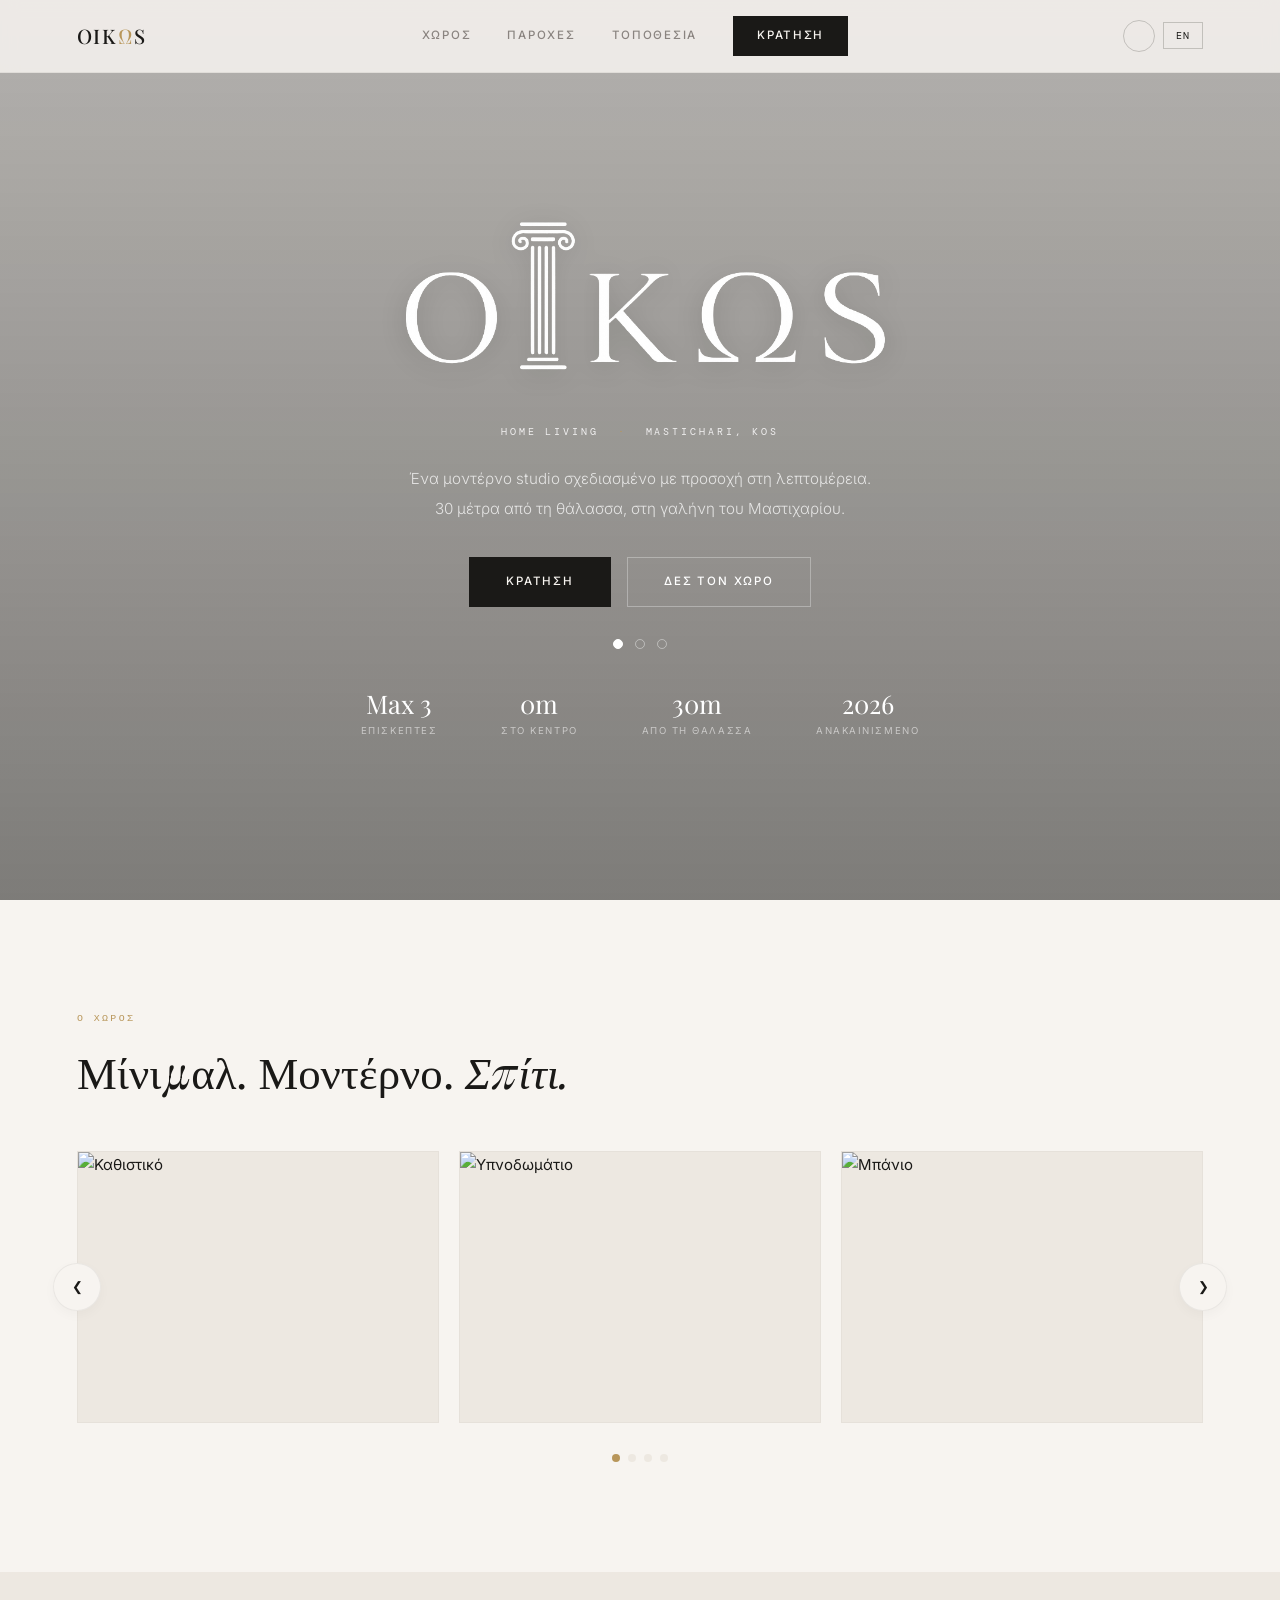
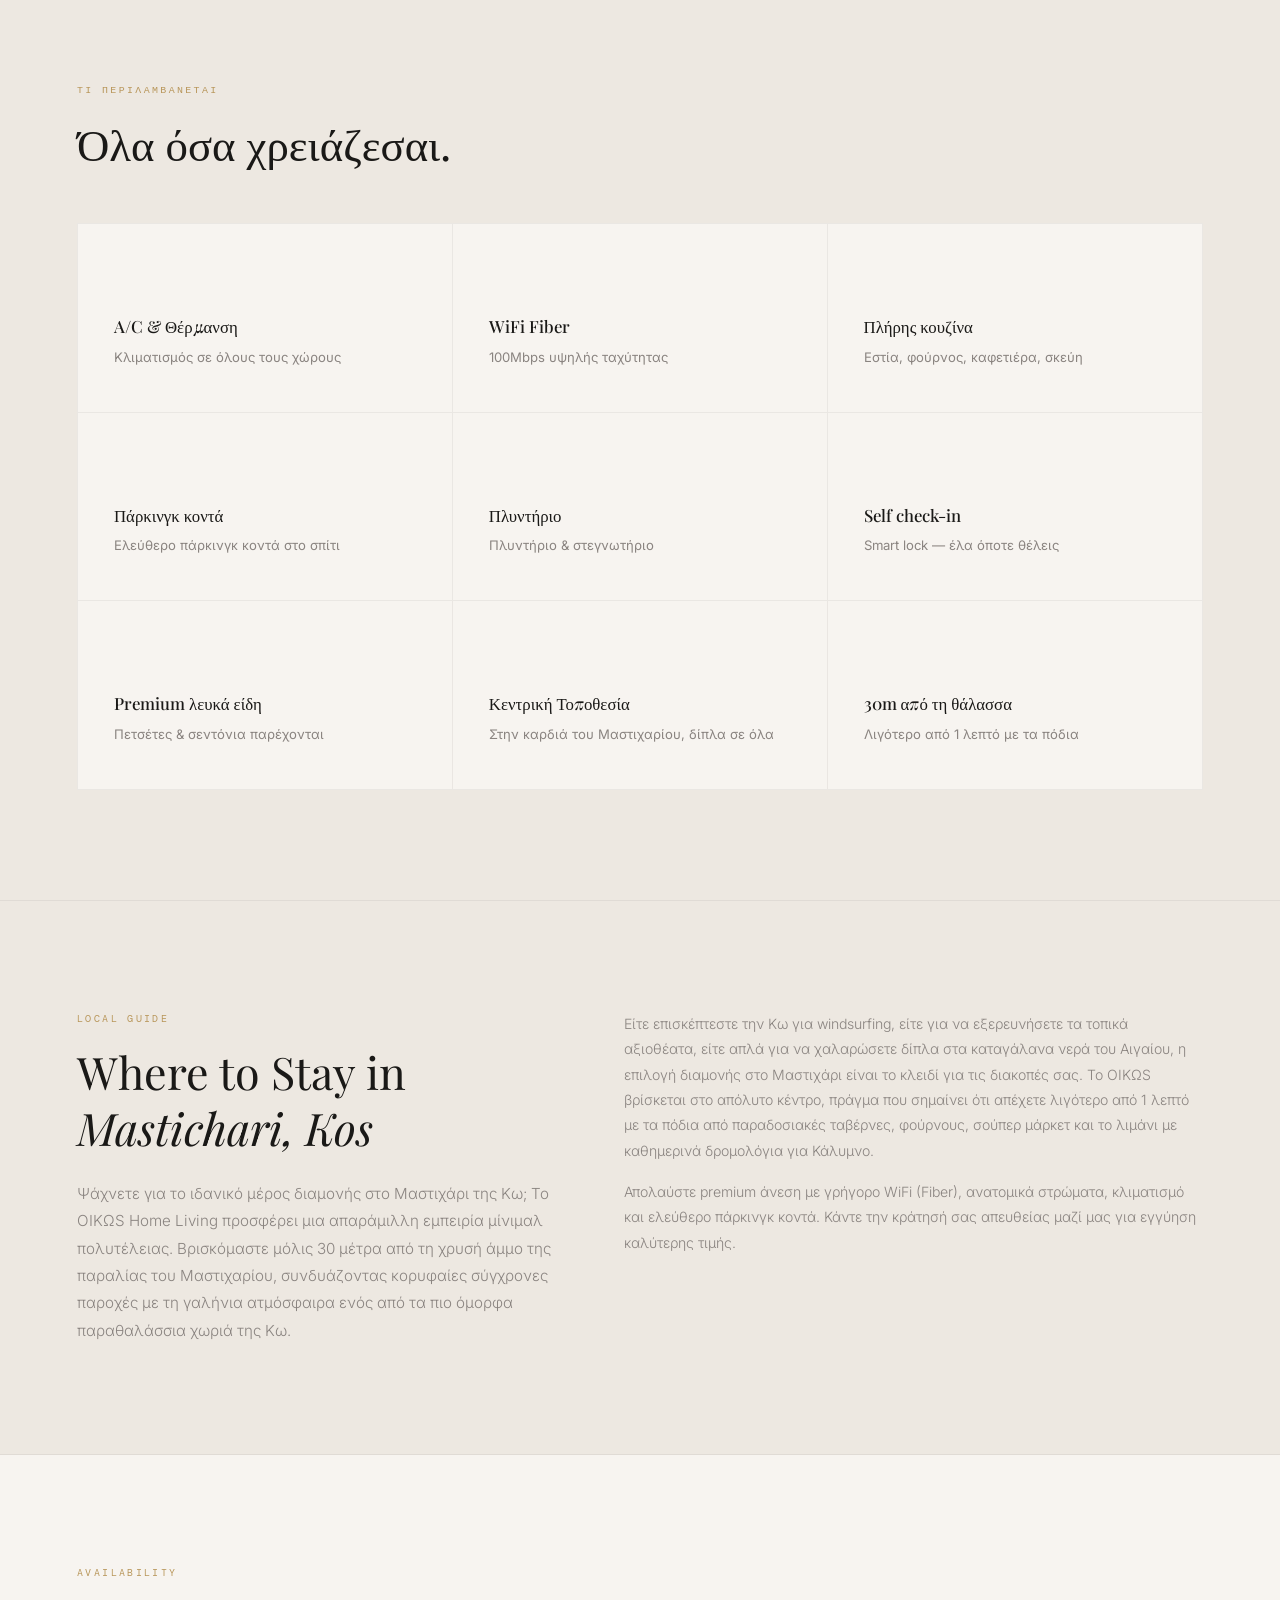
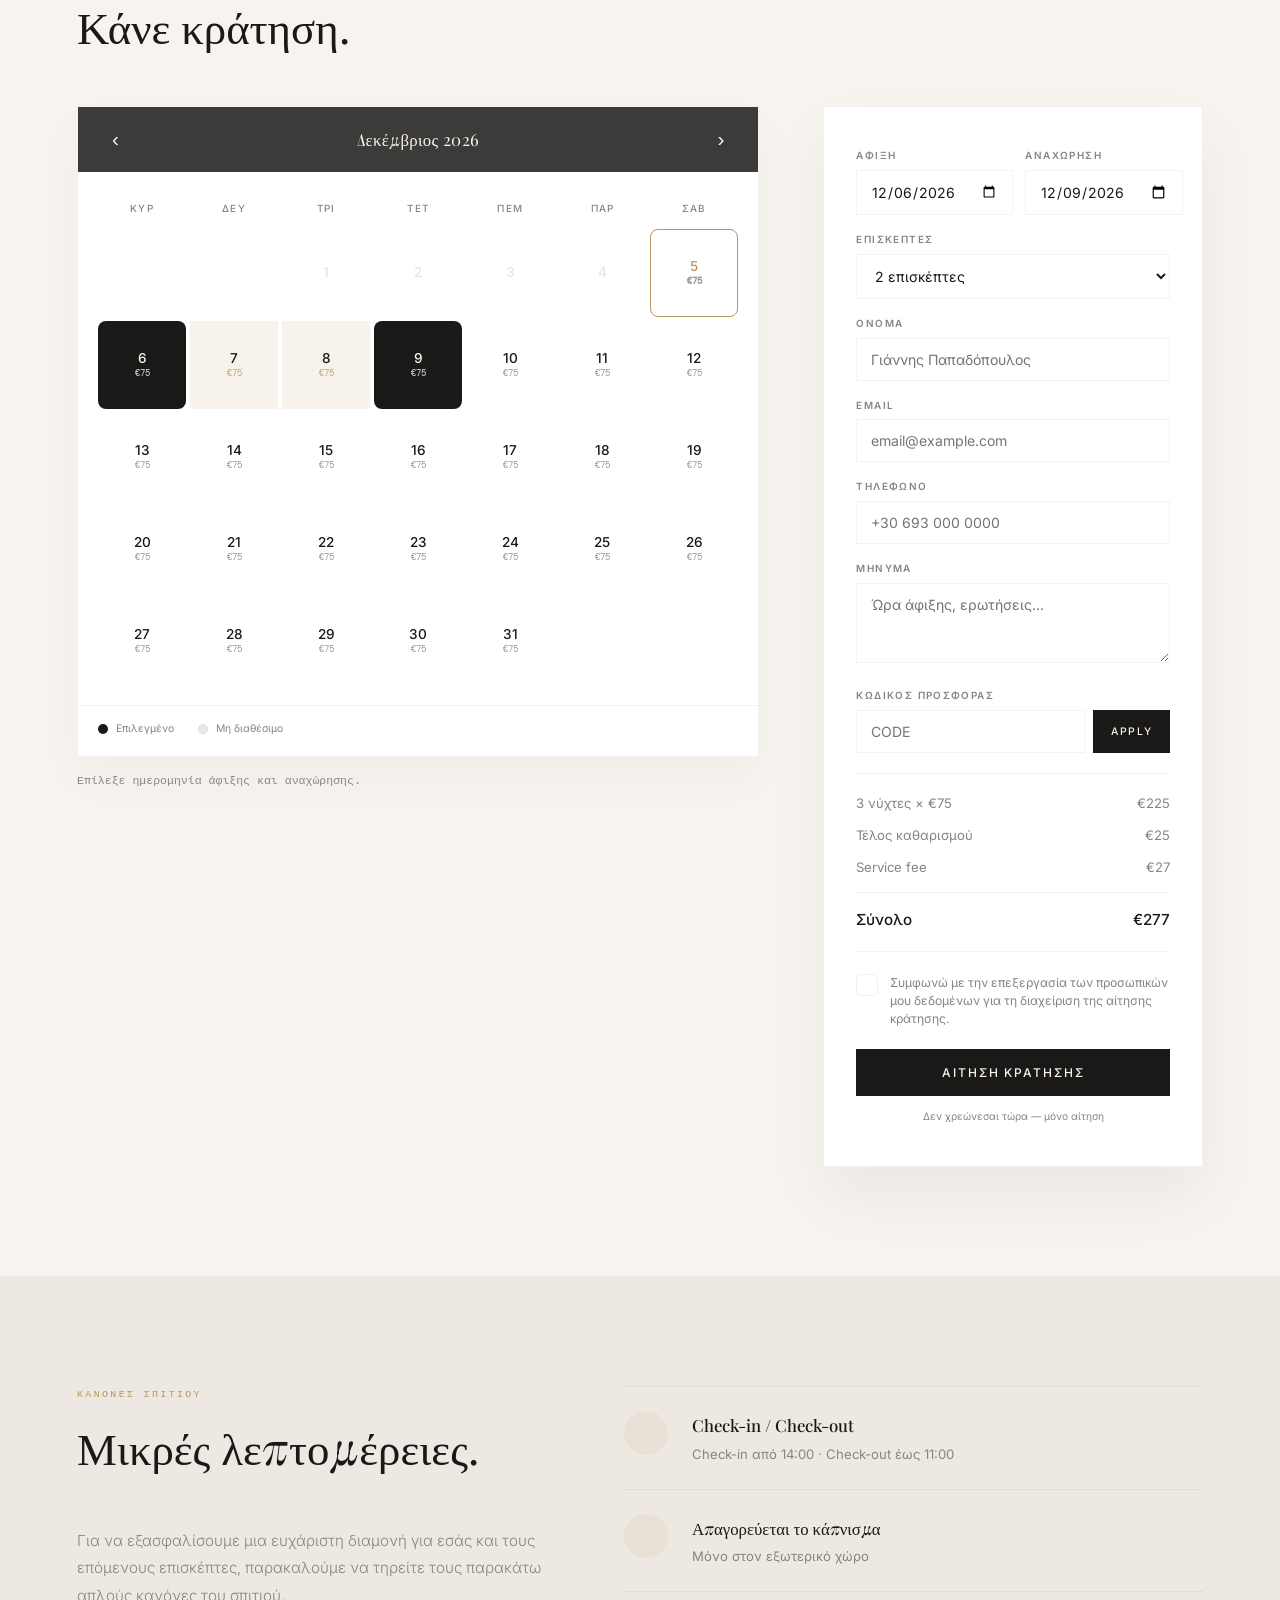
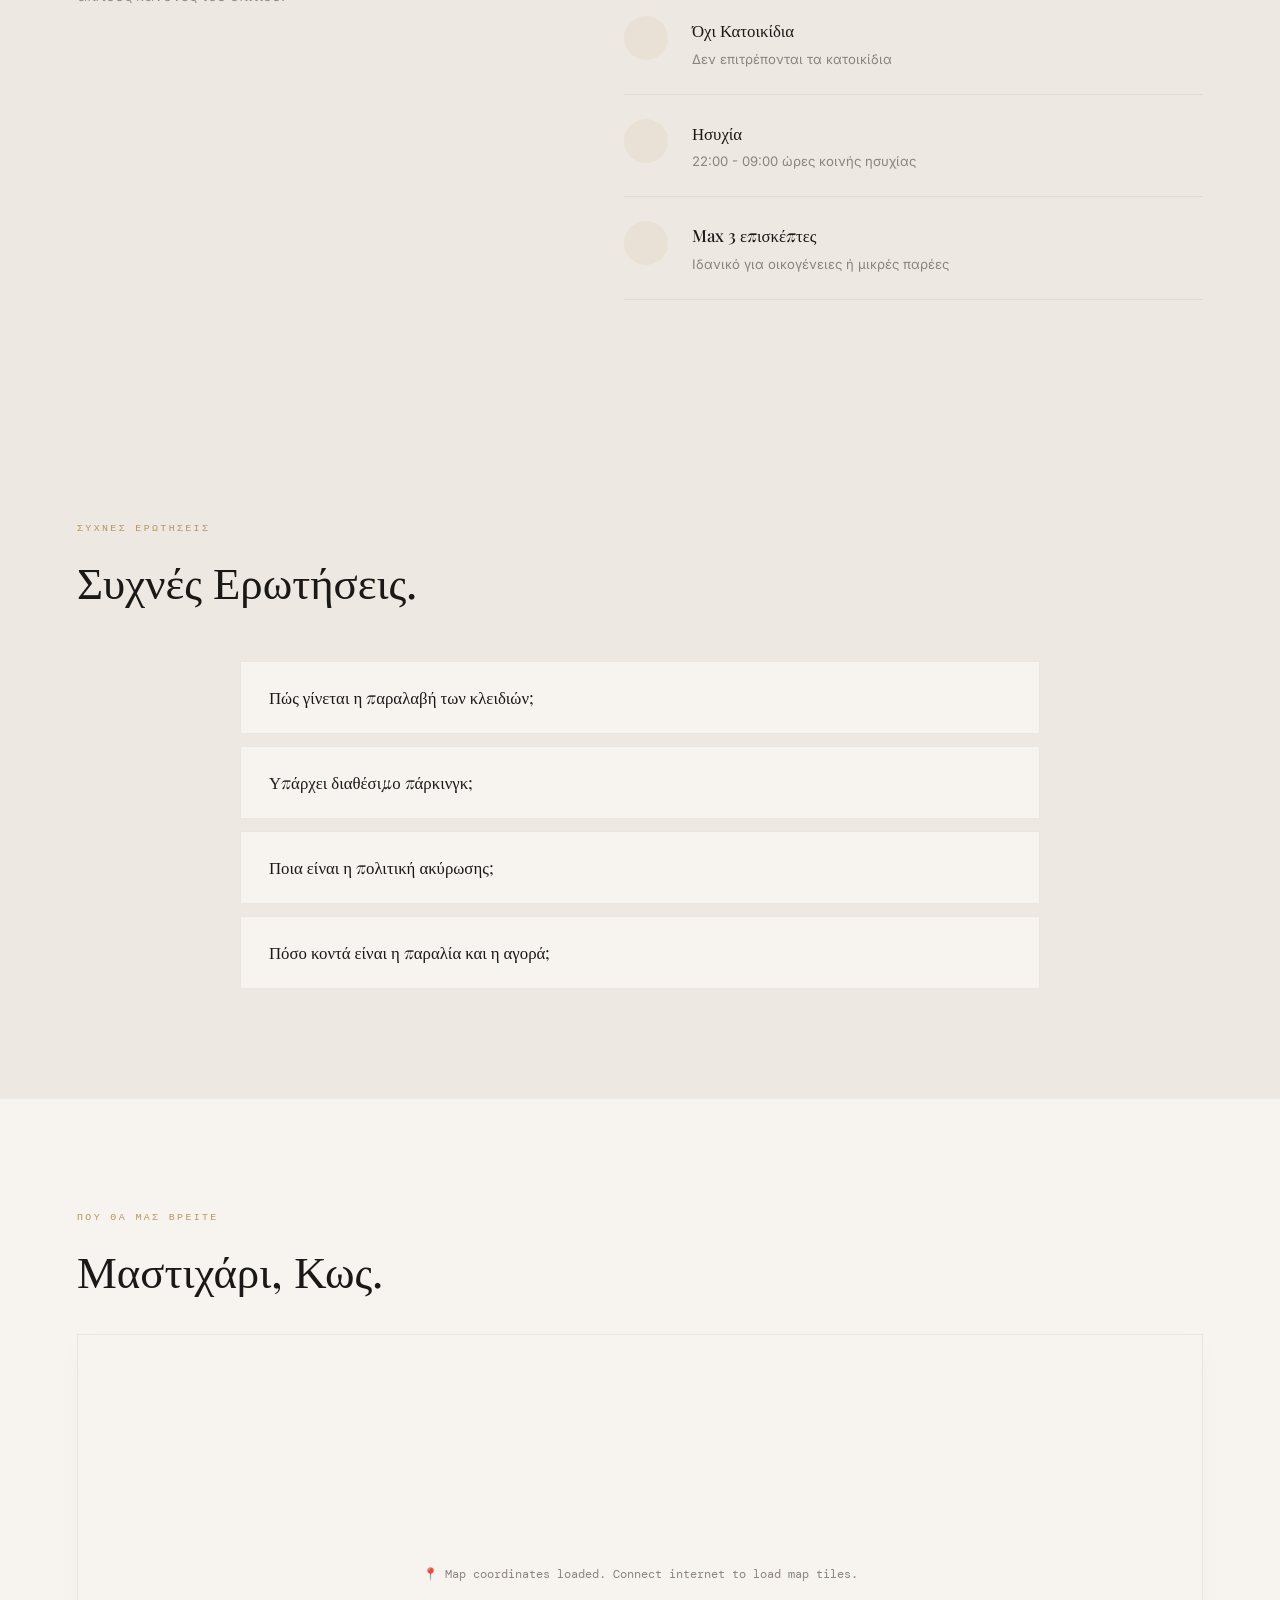
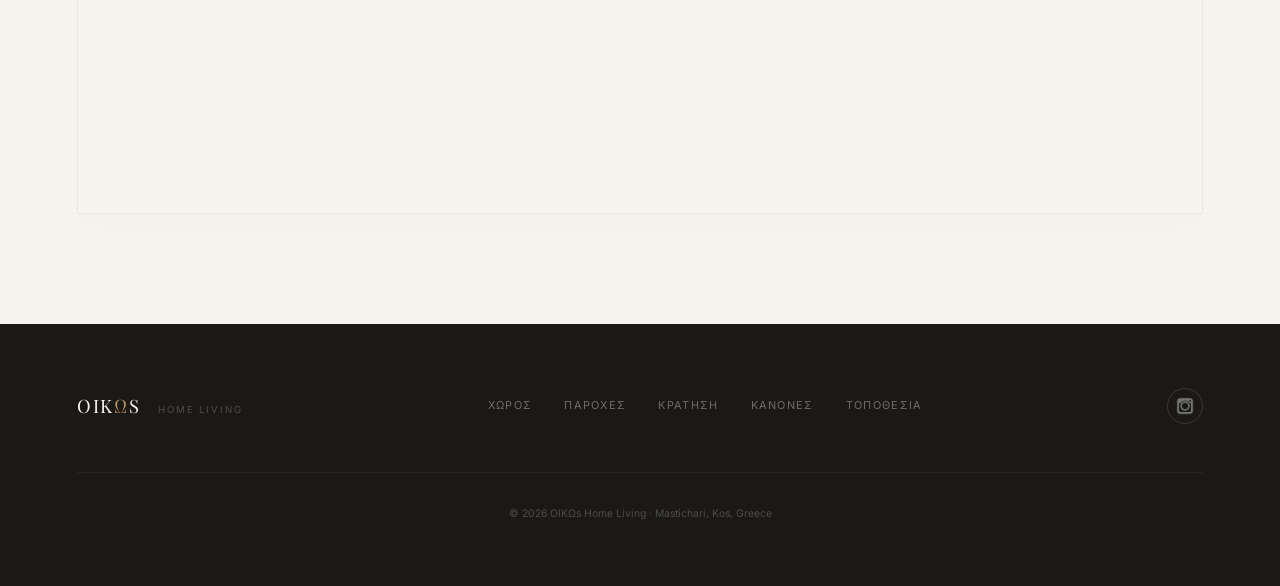
==== commit 44f12a6b: "All changes" ====
--- a/index.html
+++ b/index.html
@@ -1,14 +1,16 @@
-<!DOCTYPE html>
+﻿<!DOCTYPE html>
 <html lang="el">
 
 <head>
   <meta charset="UTF-8" />
   <meta name="viewport" content="width=device-width, initial-scale=1.0" />
-  
+
   <!-- Primary SEO Meta Tags -->
-  <title>OIKΩS Home Living | Luxury Vacation Rental in Mastichari, Kos</title>
-  <meta name="description" content="Experience premium minimalist luxury at OIKΩS Home Living in the heart of Mastichari, Kos. Newly renovated in 2026, this modern studio offers beautiful design, luxury amenities, and free parking nearby, just 50 meters from the sea." />
-  <meta name="keywords" content="Oikos Home Living, Oikos Kos, Kos studio rental, Mastichari holiday accommodation, luxury rental Greece, Mastichari beach studio, boutique lodging Kos" />
+  <title>OIKΩS Home Living</title>
+  <meta name="description"
+    content="Wondering where to stay in Mastichari, Kos? Experience premium minimalist luxury at OIKΩS Home Living. Beautifully designed, newly renovated in 2026, just 30m from the beach with free parking nearby." />
+  <meta name="keywords"
+    content="where to stay in mastichari, oikos home living, oikos kos, mastichari accommodation, kos studio rental, mastichari holiday accommodation, luxury rental greece, mastichari beach studio, boutique lodging kos" />
   <meta name="robots" content="index, follow" />
   <meta name="author" content="OIKΩS Home Living" />
   <link rel="canonical" href="https://www.oikoshomeliving.com/" />
@@ -17,16 +19,20 @@
   <meta property="og:type" content="website" />
   <meta property="og:url" content="https://www.oikoshomeliving.com/" />
   <meta property="og:title" content="OIKΩS Home Living | Luxury Studio Rental in Mastichari, Kos" />
-  <meta property="og:description" content="Experience premium minimalist luxury in the heart of Mastichari, Kos. Newly renovated in 2026, featuring beautiful design, modern amenities, and free parking nearby, just 50 meters from the sea." />
-  <meta property="og:image" content="https://images.unsplash.com/photo-1600210492486-724fe5c67fb0?auto=format&fit=crop&w=1200&q=80" />
+  <meta property="og:description"
+    content="Experience premium minimalist luxury in the heart of Mastichari, Kos. Newly renovated in 2026, featuring beautiful design, modern amenities, and free parking nearby, just 30 meters from the sea." />
+  <meta property="og:image"
+    content="https://images.unsplash.com/photo-1600210492486-724fe5c67fb0?auto=format&fit=crop&w=1200&q=80" />
   <meta property="og:site_name" content="OIKΩS Home Living" />
 
   <!-- Twitter -->
   <meta name="twitter:card" content="summary_large_image" />
   <meta name="twitter:url" content="https://www.oikoshomeliving.com/" />
   <meta name="twitter:title" content="OIKΩS Home Living | Premium Vacation Rental in Kos" />
-  <meta name="twitter:description" content="Newly renovated (2026) luxury studio rental in the heart of Mastichari, Kos. Beautiful design, less than 1 minute from the beach, close to all shops and restaurants." />
-  <meta name="twitter:image" content="https://images.unsplash.com/photo-1600210492486-724fe5c67fb0?auto=format&fit=crop&w=1200&q=80" />
+  <meta name="twitter:description"
+    content="Newly renovated (2026) luxury studio rental in the heart of Mastichari, Kos. Beautiful design, less than 1 minute from the beach, close to all shops and restaurants." />
+  <meta name="twitter:image"
+    content="https://images.unsplash.com/photo-1600210492486-724fe5c67fb0?auto=format&fit=crop&w=1200&q=80" />
 
   <!-- Structured Data: JSON-LD Schema (Google Rich Snippets) -->
   <script type="application/ld+json">
@@ -80,8 +86,11 @@
     }
   </script>
 
-  <link rel="icon" type="image/png" href="oikosfavicon.png" />
-  
+  <link rel="icon" type="image/png" sizes="32x32" href="oikosfavicon.png" />
+  <link rel="icon" type="image/png" sizes="16x16" href="oikosfavicon.png" />
+  <link rel="shortcut icon" href="oikosfavicon.png" type="image/png" />
+  <link rel="apple-touch-icon" href="oikosfavicon.png" />
+
   <!-- Preconnect to CDNs & API Domains for faster DNS lookup & TLS negotiation -->
   <link rel="preconnect" href="https://fonts.googleapis.com" />
   <link rel="preconnect" href="https://fonts.gstatic.com" crossorigin />
@@ -89,2026 +98,26 @@
   <link rel="preconnect" href="https://cdn.jsdelivr.net" crossorigin />
   <link rel="preconnect" href="https://images.unsplash.com" />
   <link rel="preconnect" href="https://api.open-meteo.com" />
-  
+
   <!-- Preload critical Hero image asset to reduce Largest Contentful Paint (LCP) -->
-  <link rel="preload" href="https://images.unsplash.com/photo-1600210492486-724fe5c67fb0?auto=format&fit=crop&w=1600&q=70" as="image" />
+  <link rel="preload"
+    href="https://images.unsplash.com/photo-1600210492486-724fe5c67fb0?auto=format&fit=crop&w=1600&q=70" as="image" />
 
   <link
     href="https://fonts.googleapis.com/css2?family=Playfair+Display:ital,wght@0,400;0,500;1,400&family=Inter:wght@300;400;500;600&family=DM+Mono:wght@300&display=swap"
     rel="stylesheet" />
-  <!-- Leaflet Map CSS and JS -->
+  <!-- Leaflet Map CSS and JS (optimized loading with defer) -->
   <link rel="stylesheet" href="https://unpkg.com/leaflet@1.9.4/dist/leaflet.css"
     integrity="sha256-p4NxAoJBhIIN+hmNHrzRCf9tD/miZyoHS5obTRR9BMY=" crossorigin="" />
   <script src="https://unpkg.com/leaflet@1.9.4/dist/leaflet.js"
-    integrity="sha256-20nQCchB9co0qIjJZRGuk2/Z9VM+kNiyxNV1lvTlZBo=" crossorigin=""></script>
-  <!-- Lucide Elegant Icons CDN -->
-  <script src="https://unpkg.com/lucide@latest"></script>
-  <script src="https://cdn.jsdelivr.net/npm/@supabase/supabase-js@2"></script>
-  <style>
-    :root {
-      --linen: #EDE8E1;
-      --ink: #1A1917;
-      --gold: #B8965A;
-      --light: #F7F4F0;
-      --mid: #8A8480;
-      --border: rgba(26, 25, 23, .06);
-      --f-serif: 'Playfair Display', Georgia, serif;
-      --f-sans: 'Inter', system-ui, sans-serif;
-      --f-mono: 'DM Mono', monospace;
-    }
-
-    *,
-    *::before,
-    *::after {
-      box-sizing: border-box;
-      margin: 0;
-      padding: 0;
-    }
-
-    html {
-      scroll-behavior: smooth;
-    }
-
-    body {
-      background: var(--light);
-      color: var(--ink);
-      font-family: var(--f-sans);
-      font-size: 15px;
-      line-height: 1.7;
-      -webkit-font-smoothing: antialiased;
-    }
-
-    body.loading-active {
-      overflow: hidden;
-    }
-
-    /* SPLASH / PRELOADER SCREEN */
-    #loading-screen {
-      position: fixed;
-      inset: 0;
-      background: var(--ink);
-      z-index: 9999;
-      display: flex;
-      align-items: center;
-      justify-content: center;
-      opacity: 1;
-      visibility: visible;
-      transition: opacity 0.8s cubic-bezier(0.16, 1, 0.3, 1), visibility 0.8s cubic-bezier(0.16, 1, 0.3, 1);
-    }
-
-    #loading-screen.fade-out {
-      opacity: 0;
-      visibility: hidden;
-    }
-
-    .loading-content {
-      text-align: center;
-      display: flex;
-      flex-direction: column;
-      align-items: center;
-    }
-
-    .loading-logo {
-      font-family: var(--f-serif);
-      font-size: clamp(2.5rem, 6vw, 4rem);
-      font-weight: 500;
-      color: var(--linen);
-      letter-spacing: 0.15em;
-      line-height: 1;
-      margin-bottom: 8px;
-      opacity: 0;
-      transform: translateY(20px);
-      animation: loadLogoIn 1.2s cubic-bezier(0.16, 1, 0.3, 1) forwards;
-    }
-
-    .loading-logo .omega {
-      color: var(--gold);
-    }
-
-    .loading-sub {
-      font-family: var(--f-mono);
-      font-size: 0.65rem;
-      letter-spacing: 0.25em;
-      text-transform: uppercase;
-      color: rgba(237, 232, 225, 0.4);
-      margin-bottom: 24px;
-      opacity: 0;
-      transform: translateY(10px);
-      animation: loadSubIn 1.2s cubic-bezier(0.16, 1, 0.3, 1) 0.3s forwards;
-    }
-
-    .loading-progress-wrap {
-      width: 140px;
-      height: 1px;
-      background: rgba(237, 232, 225, 0.1);
-      position: relative;
-      overflow: hidden;
-    }
-
-    .loading-progress-bar {
-      position: absolute;
-      left: 0;
-      top: 0;
-      height: 100%;
-      width: 0%;
-      background: var(--gold);
-      animation: loadProgressBar 2.5s cubic-bezier(0.16, 1, 0.3, 1) forwards;
-    }
-
-    @keyframes loadLogoIn {
-      to {
-        opacity: 1;
-        transform: translateY(0);
-      }
-    }
-
-    @keyframes loadSubIn {
-      to {
-        opacity: 1;
-        transform: translateY(0);
-      }
-    }
-
-    @keyframes loadProgressBar {
-      0% { width: 0%; }
-      50% { width: 40%; }
-      70% { width: 70%; }
-      100% { width: 100%; }
-    }
-
-    /* Scrollbar */
-    ::-webkit-scrollbar {
-      width: 8px;
-    }
-
-    ::-webkit-scrollbar-track {
-      background: var(--light);
-    }
-
-    ::-webkit-scrollbar-thumb {
-      background: var(--linen);
-      border-radius: 4px;
-      transition: background .3s;
-    }
-
-    ::-webkit-scrollbar-thumb:hover {
-      background: var(--gold);
-    }
-
-    /* Reveal animations */
-    .reveal {
-      opacity: 0;
-      transform: translateY(30px);
-      transition: opacity 0.8s cubic-bezier(0.16, 1, 0.3, 1), transform 0.8s cubic-bezier(0.16, 1, 0.3, 1);
-      will-change: transform, opacity;
-    }
-
-    .reveal.active {
-      opacity: 1;
-      transform: translateY(0);
-    }
-
-    /* DEMO BANNER */
-    .demo-banner {
-      background: var(--gold);
-      color: #fff;
-      text-align: center;
-      padding: 8px;
-      font-family: var(--f-mono);
-      font-size: .65rem;
-      letter-spacing: .15em;
-      text-transform: uppercase;
-      position: fixed;
-      top: 0;
-      left: 0;
-      right: 0;
-      z-index: 101;
-      box-shadow: 0 2px 10px rgba(0, 0, 0, .05);
-      display: none;
-    }
-
-    body.has-demo-banner {
-      padding-top: 30px;
-    }
-
-    body.has-demo-banner nav {
-      top: 30px;
-    }
-
-    /* NAV */
-    nav {
-      position: fixed;
-      top: 0;
-      left: 0;
-      right: 0;
-      z-index: 100;
-      display: flex;
-      align-items: center;
-      justify-content: space-between;
-      padding: 16px 6vw;
-      background: rgba(247, 244, 240, .85);
-      backdrop-filter: blur(8px);
-      border-bottom: 1px solid var(--border);
-      transition: background-color .3s, box-shadow .3s, border-color .3s;
-    }
-
-    nav.scrolled {
-      background: rgba(247, 244, 240, .98);
-      box-shadow: 0 10px 30px rgba(0, 0, 0, .02);
-    }
-
-    .nav-logo {
-      font-family: var(--f-serif);
-      font-size: 1.25rem;
-      font-weight: 500;
-      letter-spacing: .08em;
-      color: var(--ink);
-      text-decoration: none;
-      transition: opacity .2s;
-    }
-
-    .nav-logo .omega {
-      color: var(--gold);
-    }
-
-    .nav-logo:hover {
-      opacity: .8;
-    }
-
-    .nav-links {
-      display: flex;
-      gap: 36px;
-      align-items: center;
-    }
-
-    .nav-links a {
-      position: relative;
-      font-size: .72rem;
-      font-weight: 500;
-      letter-spacing: .15em;
-      text-transform: uppercase;
-      text-decoration: none;
-      color: var(--mid);
-      transition: color .2s;
-      padding: 4px 0;
-    }
-
-    .nav-links a:hover {
-      color: var(--ink);
-    }
-
-    .nav-links a::after {
-      content: '';
-      position: absolute;
-      bottom: 0;
-      left: 0;
-      width: 100%;
-      height: 1px;
-      background: var(--gold);
-      transform: scaleX(0);
-      transform-origin: right;
-      transition: transform .3s ease;
-    }
-
-    .nav-links a:hover::after {
-      transform: scaleX(1);
-      transform-origin: left;
-    }
-
-    .nav-cta {
-      background: var(--ink) !important;
-      color: var(--light) !important;
-      padding: 10px 24px !important;
-      transition: background-color .3s cubic-bezier(0.16, 1, 0.3, 1), transform .3s cubic-bezier(0.16, 1, 0.3, 1) !important;
-    }
-
-    .nav-cta::after {
-      display: none !important;
-    }
-
-    .nav-cta:hover {
-      background: var(--gold) !important;
-      transform: translateY(-2px);
-    }
-
-    .nav-right {
-      display: flex;
-      align-items: center;
-      gap: 20px;
-    }
-
-    .lang-toggle-btn {
-      background: transparent;
-      border: 1px solid rgba(26, 25, 23, .2);
-      color: var(--ink);
-      padding: 6px 12px;
-      font-family: var(--f-mono);
-      font-size: .65rem;
-      letter-spacing: .1em;
-      cursor: pointer;
-      transition: border-color .2s, background-color .2s;
-      text-transform: uppercase;
-      outline: none;
-    }
-
-    .lang-toggle-btn:hover {
-      border-color: var(--ink);
-      background: rgba(26, 25, 23, .03);
-    }
-
-    /* HERO */
-    .hero {
-      min-height: 100vh;
-      display: flex;
-      flex-direction: column;
-      align-items: center;
-      justify-content: center;
-      text-align: center;
-      padding: 140px 6vw 100px;
-      position: relative;
-      overflow: hidden;
-    }
-
-    .hero-content {
-      position: relative;
-      z-index: 2;
-      display: flex;
-      flex-direction: column;
-      align-items: center;
-      justify-content: center;
-      width: 100%;
-    }
-
-    .hero-bg-wrapper {
-      position: absolute;
-      inset: 0;
-      z-index: 1;
-      overflow: hidden;
-    }
-
-    .hero-bg-slide {
-      position: absolute;
-      inset: 0;
-      background-size: cover;
-      background-position: center;
-      opacity: 0;
-      transform: scale(1.03) translateZ(0);
-      will-change: transform, opacity;
-      backface-visibility: hidden;
-      transition: opacity 2.5s ease-in-out, transform 9s ease-out;
-    }
-
-    .hero-bg-slide.active {
-      opacity: 1;
-      transform: scale(1) translateZ(0);
-    }
-
-    .hero-bg-overlay {
-      position: absolute;
-      inset: 0;
-      background: linear-gradient(to bottom, rgba(26, 25, 23, 0.3) 0%, rgba(26, 25, 23, 0.55) 100%);
-      z-index: 1;
-    }
-
-    .hero-eyebrow {
-      font-family: var(--f-mono);
-      font-size: .65rem;
-      font-weight: 400;
-      letter-spacing: .24em;
-      text-transform: uppercase;
-      color: var(--gold);
-      margin-bottom: 24px;
-      animation: fadeIn 1s ease;
-    }
-
-    /* Live Weather widget in Hero */
-    .hero-weather {
-      display: inline-flex;
-      align-items: center;
-      gap: 8px;
-      background: rgba(255, 255, 255, .1);
-      border: 1px solid rgba(255, 255, 255, .15);
-      padding: 6px 14px;
-      border-radius: 20px;
-      font-family: var(--f-mono);
-      font-size: .65rem;
-      letter-spacing: .08em;
-      text-transform: uppercase;
-      color: #fff;
-      margin-bottom: 24px;
-      animation: fadeIn 1.2s ease;
-    }
-
-    .hero-logo-img {
-      width: clamp(280px, 50vw, 560px);
-      height: auto;
-      display: block;
-      margin-bottom: 0;
-      filter: brightness(0) invert(1) drop-shadow(0 4px 12px rgba(0, 0, 0, .15));
-      animation: slideUp 1s cubic-bezier(0.16, 1, 0.3, 1);
-    }
-
-    .hero-logo-wrap {
-      margin-bottom: 32px;
-    }
-
-    .hero-subtitle {
-      font-family: var(--f-mono);
-      font-size: .65rem;
-      font-weight: 400;
-      letter-spacing: .28em;
-      text-transform: uppercase;
-      color: rgba(255, 255, 255, 0.85);
-      margin-bottom: 24px;
-      animation: fadeIn 1.2s ease;
-    }
-
-    .hero-subtitle span {
-      color: var(--gold);
-      margin: 0 10px;
-    }
-
-    .hero-desc {
-      font-size: .95rem;
-      font-weight: 300;
-      color: rgba(255, 255, 255, 0.75);
-      max-width: 480px;
-      line-height: 2;
-      margin-bottom: 32px;
-      animation: slideUp 1.2s cubic-bezier(0.16, 1, 0.3, 1);
-    }
-
-    .hero .stat-n {
-      color: #fff;
-    }
-
-    .hero .stat-l {
-      color: rgba(255, 255, 255, 0.55);
-    }
-
-    .hero .btn-ghost {
-      color: #fff;
-      border-color: rgba(255, 255, 255, 0.3);
-    }
-
-    .hero .btn-ghost:hover {
-      background: rgba(255, 255, 255, 0.08);
-      border-color: #fff;
-    }
-
-    .hero-actions {
-      display: flex;
-      gap: 16px;
-      margin-bottom: 0;
-      animation: slideUp 1.4s cubic-bezier(0.16, 1, 0.3, 1);
-    }
-
-    .hero-indicators {
-      display: flex;
-      gap: 12px;
-      z-index: 10;
-      animation: fadeIn 1.5s ease;
-      margin-top: 32px;
-      margin-bottom: 40px;
-    }
-
-    .hero-indicator {
-      width: 10px;
-      height: 10px;
-      border-radius: 50%;
-      border: 1px solid rgba(255, 255, 255, 0.4);
-      background: transparent;
-      cursor: pointer;
-      transition: background 0.3s, border-color 0.3s, transform 0.3s;
-    }
-
-    .hero-indicator:hover {
-      border-color: #fff;
-      transform: scale(1.15);
-    }
-
-    .hero-indicator.active {
-      background: #fff;
-      border-color: #fff;
-    }
-
-    .btn-primary {
-      background: var(--ink);
-      color: var(--light);
-      padding: 14px 36px;
-      font-family: var(--f-sans);
-      font-size: .72rem;
-      font-weight: 500;
-      letter-spacing: .16em;
-      text-transform: uppercase;
-      text-decoration: none;
-      border: 1px solid var(--ink);
-      cursor: pointer;
-      transition: background-color .3s cubic-bezier(0.16, 1, 0.3, 1), border-color .3s cubic-bezier(0.16, 1, 0.3, 1), transform .3s cubic-bezier(0.16, 1, 0.3, 1), box-shadow .3s cubic-bezier(0.16, 1, 0.3, 1);
-      display: inline-block;
-    }
-
-    .btn-primary:hover {
-      background: var(--gold);
-      border-color: var(--gold);
-      transform: translateY(-2px);
-      box-shadow: 0 10px 24px rgba(184, 150, 90, .15);
-    }
-
-    .btn-ghost {
-      background: transparent;
-      color: var(--ink);
-      padding: 14px 36px;
-      font-family: var(--f-sans);
-      font-size: .72rem;
-      font-weight: 500;
-      letter-spacing: .16em;
-      text-transform: uppercase;
-      text-decoration: none;
-      border: 1px solid rgba(26, 25, 23, .2);
-      cursor: pointer;
-      transition: border-color .3s cubic-bezier(0.16, 1, 0.3, 1), background-color .3s cubic-bezier(0.16, 1, 0.3, 1), transform .3s cubic-bezier(0.16, 1, 0.3, 1);
-      display: inline-block;
-    }
-
-    .btn-ghost:hover {
-      border-color: var(--ink);
-      background: rgba(26, 25, 23, .02);
-      transform: translateY(-2px);
-    }
-
-    .hero-stats {
-      display: flex;
-      gap: 64px;
-      animation: fadeIn 1.5s ease;
-    }
-
-    .stat {
-      text-align: center;
-    }
-
-    .stat-n {
-      font-family: var(--f-serif);
-      font-size: 1.6rem;
-      font-weight: 400;
-      color: var(--ink);
-      line-height: 1.1;
-    }
-
-    .stat-l {
-      font-size: .6rem;
-      letter-spacing: .16em;
-      text-transform: uppercase;
-      color: var(--mid);
-      margin-top: 6px;
-    }
-
-    @keyframes slideUp {
-      from {
-        opacity: 0;
-        transform: translateY(24px);
-      }
-
-      to {
-        opacity: 1;
-        transform: translateY(0);
-      }
-    }
-
-    @keyframes fadeIn {
-      from {
-        opacity: 0;
-      }
-
-      to {
-        opacity: 1;
-      }
-    }
-
-    /* SECTIONS */
-    section {
-      padding: 110px 6vw;
-    }
-
-    .section-eyebrow {
-      font-family: var(--f-mono);
-      font-size: .62rem;
-      font-weight: 400;
-      letter-spacing: .24em;
-      text-transform: uppercase;
-      color: var(--gold);
-      margin-bottom: 16px;
-    }
-
-    .section-title {
-      font-family: var(--f-serif);
-      font-size: clamp(2rem, 3.5vw, 2.8rem);
-      font-weight: 400;
-      line-height: 1.25;
-      margin-bottom: 52px;
-      color: var(--ink);
-    }
-
-    .section-title em {
-      font-style: italic;
-      font-weight: 400;
-    }
-
-    /* GALLERY CAROUSEL INLINE */
-    #gallery {
-      background: var(--light);
-      overflow: hidden;
-    }
-
-    .gallery-carousel-wrap {
-      position: relative;
-      width: 100%;
-      display: flex;
-      align-items: center;
-      justify-content: center;
-    }
-
-    .gallery-carousel-track-container {
-      width: 100%;
-      overflow: hidden;
-    }
-
-    .gallery-carousel-track {
-      display: flex;
-      gap: 20px;
-      transition: transform .6s cubic-bezier(0.16, 1, 0.3, 1);
-      width: 100%;
-    }
-
-    .gallery-card {
-      flex: 0 0 calc((100% - 40px) / 3);
-      overflow: hidden;
-      background: var(--linen);
-      position: relative;
-      cursor: pointer;
-      border: 1px solid rgba(26, 25, 23, .03);
-      aspect-ratio: 4/3;
-    }
-
-    .gallery-card img {
-      width: 100%;
-      height: 100%;
-      object-fit: cover;
-      transition: transform .8s cubic-bezier(0.16, 1, 0.3, 1);
-    }
-
-    .gallery-card::after {
-      content: '';
-      position: absolute;
-      inset: 0;
-      background: linear-gradient(to top, rgba(26, 25, 23, .4) 0%, transparent 60%);
-      opacity: 0;
-      transition: opacity .4s ease;
-    }
-
-    .gallery-card:hover::after {
-      opacity: 1;
-    }
-
-    .gallery-card:hover img {
-      transform: scale(1.05);
-    }
-
-    .gallery-card-info {
-      position: absolute;
-      bottom: 20px;
-      left: 24px;
-      z-index: 2;
-      color: var(--light);
-      opacity: 0;
-      transform: translateY(10px);
-      transition: all .4s cubic-bezier(0.16, 1, 0.3, 1);
-    }
-
-    .gallery-card:hover .gallery-card-info {
-      opacity: 1;
-      transform: translateY(0);
-    }
-
-    .gallery-card-title {
-      font-family: var(--f-serif);
-      font-size: 1.15rem;
-      font-weight: 400;
-    }
-
-    .gallery-card-sub {
-      font-family: var(--f-mono);
-      font-size: .58rem;
-      letter-spacing: .15em;
-      text-transform: uppercase;
-      color: rgba(247, 244, 240, .75);
-      margin-top: 4px;
-    }
-
-    .carousel-control {
-      position: absolute;
-      top: 50%;
-      transform: translateY(-50%);
-      z-index: 10;
-      background: var(--light);
-      border: 1px solid var(--border);
-      color: var(--ink);
-      width: 48px;
-      height: 48px;
-      border-radius: 50%;
-      display: flex;
-      align-items: center;
-      justify-content: center;
-      cursor: pointer;
-      transition: background-color .2s, color .2s, border-color .2s, transform .2s, box-shadow .2s;
-      box-shadow: 0 4px 12px rgba(0, 0, 0, .03);
-      outline: none;
-    }
-
-    .carousel-control:hover {
-      background: var(--ink);
-      color: var(--light);
-      border-color: var(--ink);
-    }
-
-    .carousel-control.prev {
-      left: -24px;
-    }
-
-    .carousel-control.next {
-      right: -24px;
-    }
-
-    .carousel-indicators {
-      display: flex;
-      gap: 8px;
-      justify-content: center;
-      margin-top: 32px;
-    }
-
-    .indicator-dot {
-      width: 8px;
-      height: 8px;
-      border-radius: 50%;
-      background: var(--linen);
-      cursor: pointer;
-      transition: background .3s;
-    }
-
-    .indicator-dot.active {
-      background: var(--gold);
-    }
-
-    /* AMENITIES */
-    #amenities {
-      background: var(--linen);
-    }
-
-    .amenities-grid {
-      display: grid;
-      grid-template-columns: repeat(3, 1fr);
-      border: 1px solid var(--border);
-      background: var(--light);
-      gap: 0;
-    }
-
-    .amenity {
-      padding: 44px 36px;
-      border-right: 1px solid var(--border);
-      border-bottom: 1px solid var(--border);
-      background: transparent;
-      transition: background-color 0.4s cubic-bezier(0.16, 1, 0.3, 1), box-shadow 0.4s cubic-bezier(0.16, 1, 0.3, 1);
-      display: flex;
-      flex-direction: column;
-      justify-content: flex-start;
-      position: relative;
-      overflow: hidden;
-    }
-
-    /* Remove outer borders on grid edges */
-    .amenities-grid .amenity:nth-child(3n) {
-      border-right: none;
-    }
-    .amenities-grid .amenity:nth-child(n+7) {
-      border-bottom: none;
-    }
-
-    .amenity:hover {
-      background: #fff;
-      box-shadow: inset 0 0 40px rgba(184, 150, 90, 0.03);
-    }
-
-    /* Elegant sliding gold underline indicator */
-    .amenity::after {
-      content: '';
-      position: absolute;
-      bottom: 0;
-      left: 0;
-      width: 100%;
-      height: 2px;
-      background: var(--gold);
-      transform: scaleX(0);
-      transform-origin: left;
-      transition: transform 0.4s cubic-bezier(0.16, 1, 0.3, 1);
-    }
-
-    .amenity:hover::after {
-      transform: scaleX(1);
-    }
-
-    .amenity-icon-svg {
-      width: 24px;
-      height: 24px;
-      stroke-width: 1.25px;
-      color: var(--gold);
-      margin-bottom: 20px;
-      transition: transform 0.4s cubic-bezier(0.16, 1, 0.3, 1);
-      display: inline-block;
-    }
-
-    .amenity:hover .amenity-icon-svg {
-      transform: scale(1.1) translateY(-2px);
-    }
-
-    .amenity-name {
-      font-family: var(--f-serif);
-      font-size: 1.05rem;
-      font-weight: 500;
-      color: var(--ink);
-      margin-bottom: 6px;
-    }
-
-    .amenity-desc {
-      font-size: 0.82rem;
-      color: var(--mid);
-      line-height: 1.6;
-    }
-
-    @media(max-width: 980px) {
-      .amenities-grid {
-        grid-template-columns: repeat(2, 1fr);
-      }
-      .amenities-grid .amenity {
-        border-right: 1px solid var(--border) !important;
-        border-bottom: 1px solid var(--border) !important;
-      }
-      .amenities-grid .amenity:nth-child(2n) {
-        border-right: none !important;
-      }
-      .amenities-grid .amenity:nth-child(n+8) {
-        border-bottom: none !important;
-      }
-    }
-    @media(max-width: 640px) {
-      .amenities-grid {
-        grid-template-columns: 1fr;
-      }
-      .amenities-grid .amenity {
-        border-right: none !important;
-        border-bottom: 1px solid var(--border) !important;
-        padding: 32px 24px;
-      }
-      .amenities-grid .amenity:last-child {
-        border-bottom: none !important;
-      }
-    }
-
-    /* BOOKING */
-    #booking {
-      background: var(--light);
-    }
-
-    .booking-layout {
-      display: grid;
-      grid-template-columns: 1.2fr 380px;
-      gap: 64px;
-      align-items: start;
-    }
-
-    .cal-wrap {
-      border: 1px solid var(--border);
-      background: #FFFFFF;
-      box-shadow: 0 20px 45px rgba(26, 25, 23, 0.03);
-    }
-
-    .cal-head {
-      background: rgba(26, 25, 23, 0.85);
-      backdrop-filter: blur(10px);
-      color: var(--light);
-      padding: 18px 24px;
-      display: flex;
-      justify-content: space-between;
-      align-items: center;
-    }
-
-    .cal-month-lbl {
-      font-family: var(--f-serif);
-      font-size: 1.05rem;
-      font-weight: 400;
-      letter-spacing: .02em;
-    }
-
-    .cal-nav {
-      background: none;
-      border: none;
-      color: var(--light);
-      font-size: 1.3rem;
-      cursor: pointer;
-      padding: 4px 10px;
-      transition: color .15s;
-      line-height: 1;
-    }
-
-    .cal-nav:hover {
-      color: var(--gold);
-    }
-
-    .cal-body {
-      padding: 20px;
-    }
-
-    .cal-days {
-      display: grid;
-      grid-template-columns: repeat(7, 1fr);
-      gap: 4px;
-    }
-
-    .cal-day-name {
-      text-align: center;
-      font-size: .62rem;
-      font-weight: 500;
-      letter-spacing: .12em;
-      text-transform: uppercase;
-      color: var(--mid);
-      padding: 8px 0;
-    }
-
-    .cal-day {
-      text-align: center;
-      padding: 10px 2px;
-      font-size: .82rem;
-      cursor: pointer;
-      transition: background-color .2s ease, color .2s ease, border-color .2s ease;
-      border: 1px solid transparent;
-      display: flex;
-      align-items: center;
-      justify-content: center;
-      aspect-ratio: 1;
-      border-radius: 50%;
-    }
-
-    .cal-day:not(.booked):not(.past):not(.empty):hover {
-      background: rgba(184, 150, 90, .12);
-      color: var(--gold);
-    }
-
-    .cal-day.booked {
-      background: transparent;
-      color: #BBB;
-      text-decoration: line-through;
-      cursor: default;
-      pointer-events: none;
-      opacity: .4;
-    }
-
-    .cal-day.selected {
-      background: var(--ink) !important;
-      color: var(--light) !important;
-      font-weight: 500;
-    }
-
-    .cal-day.in-range {
-      background: rgba(184, 150, 90, .12) !important;
-      border-radius: 0;
-      color: var(--ink);
-    }
-
-    .cal-day.today {
-      font-weight: 600;
-      color: var(--gold);
-      border: 1px solid var(--gold);
-    }
-
-    .cal-day.empty,
-    .cal-day.past {
-      color: #CCC;
-      pointer-events: none;
-      opacity: .5;
-    }
-
-    .cal-legend {
-      display: flex;
-      gap: 24px;
-      padding: 14px 20px 18px;
-      border-top: 1px solid var(--border);
-    }
-
-    .cal-leg {
-      display: flex;
-      align-items: center;
-      gap: 8px;
-      font-size: .65rem;
-      color: var(--mid);
-    }
-
-    .cal-leg-dot {
-      width: 10px;
-      height: 10px;
-      border-radius: 50%;
-    }
-
-    .booking-card {
-      background: #FFFFFF;
-      padding: 40px 32px;
-      border: 1px solid var(--border);
-      position: sticky;
-      top: 100px;
-      box-shadow: 0 30px 60px rgba(26, 25, 23, 0.05);
-    }
-
-    .price-display {
-      font-family: var(--f-serif);
-      font-size: 2.2rem;
-      font-weight: 400;
-      margin-bottom: 4px;
-      color: var(--ink);
-    }
-
-    .price-display sub {
-      font-family: var(--f-sans);
-      font-size: .85rem;
-      font-weight: 300;
-      color: var(--mid);
-    }
-
-    .rating-row {
-      font-size: .78rem;
-      color: var(--mid);
-      margin-bottom: 28px;
-    }
-
-    .gold-stars {
-      color: var(--gold);
-      letter-spacing: 2px;
-    }
-
-    .f-group {
-      margin-bottom: 16px;
-    }
-
-    .f-row {
-      display: grid;
-      grid-template-columns: 1fr 1fr;
-      gap: 12px;
-    }
-
-    .f-label {
-      font-size: .62rem;
-      font-weight: 600;
-      letter-spacing: .14em;
-      text-transform: uppercase;
-      color: var(--mid);
-      display: block;
-      margin-bottom: 6px;
-    }
-
-    .f-input {
-      width: 100%;
-      padding: 12px 14px;
-      border: 1px solid rgba(26, 25, 23, 0.05);
-      background: rgba(255, 255, 255, 0.5);
-      color: var(--ink);
-      font-family: var(--f-sans);
-      font-size: .88rem;
-      outline: none;
-      transition: border-color .2s, background-color .2s;
-    }
-
-    .f-input:focus {
-      border-color: var(--gold);
-      background: #fff;
-    }
-
-    textarea.f-input {
-      resize: vertical;
-      min-height: 80px;
-    }
-
-    .price-breakdown {
-      margin: 20px 0;
-      padding: 18px 0;
-      border-top: 1px solid var(--border);
-      border-bottom: 1px solid var(--border);
-      display: none;
-    }
-
-    .price-line {
-      display: flex;
-      justify-content: space-between;
-      font-size: .82rem;
-      color: var(--mid);
-      margin-bottom: 10px;
-    }
-
-    .price-line.total {
-      font-size: .95rem;
-      font-weight: 500;
-      color: var(--ink);
-      margin-top: 14px;
-      padding-top: 14px;
-      border-top: 1px solid var(--border);
-      margin-bottom: 0;
-    }
-
-    .submit-btn {
-      width: 100%;
-      padding: 16px;
-      background: var(--ink);
-      color: var(--light);
-      border: none;
-      cursor: pointer;
-      font-family: var(--f-sans);
-      font-size: .75rem;
-      font-weight: 500;
-      letter-spacing: .16em;
-      text-transform: uppercase;
-      transition: background-color .3s cubic-bezier(0.16, 1, 0.3, 1), transform .3s cubic-bezier(0.16, 1, 0.3, 1), box-shadow .3s cubic-bezier(0.16, 1, 0.3, 1);
-    }
-
-    .submit-btn:hover {
-      background: var(--gold);
-      transform: translateY(-2px);
-      box-shadow: 0 8px 20px rgba(184, 150, 90, .15);
-    }
-
-    .submit-btn:disabled {
-      background: var(--mid);
-      opacity: .6;
-      cursor: not-allowed;
-      transform: none;
-      box-shadow: none;
-    }
-
-    .form-note {
-      font-size: .64rem;
-      color: var(--mid);
-      text-align: center;
-      margin-top: 12px;
-    }
-
-    /* RULES */
-    #rules {
-      background: var(--linen);
-    }
-
-    .rules-layout {
-      display: grid;
-      grid-template-columns: 1fr 1.2fr;
-      gap: 64px;
-      align-items: start;
-    }
-
-    .rules-intro {
-      position: sticky;
-      top: 120px;
-    }
-
-    .rules-lead {
-      font-size: 0.95rem;
-      color: var(--mid);
-      line-height: 1.8;
-      font-weight: 300;
-    }
-
-    .rules-list {
-      display: flex;
-      flex-direction: column;
-      gap: 0;
-      border-top: 1px solid var(--border);
-    }
-
-    .rule-row {
-      display: flex;
-      gap: 24px;
-      padding: 24px 0;
-      border-bottom: 1px solid var(--border);
-      transition: padding-left 0.3s ease, background-color 0.3s ease;
-      align-items: flex-start;
-    }
-
-    .rule-row:hover {
-      padding-left: 12px;
-    }
-
-    .rule-icon-wrap {
-      width: 44px;
-      height: 44px;
-      border-radius: 50%;
-      background: rgba(184, 150, 90, 0.08);
-      color: var(--gold);
-      display: flex;
-      align-items: center;
-      justify-content: center;
-      flex-shrink: 0;
-      transition: background-color 0.3s ease, color 0.3s ease;
-    }
-
-    .rule-row:hover .rule-icon-wrap {
-      background: var(--gold);
-      color: var(--light);
-    }
-
-    .rule-icon-wrap svg {
-      width: 20px;
-      height: 20px;
-      stroke-width: 1.5px;
-    }
-
-    .rule-row-title {
-      font-family: var(--f-serif);
-      font-size: 1.05rem;
-      font-weight: 500;
-      color: var(--ink);
-      margin-bottom: 4px;
-    }
-
-    .rule-row-text {
-      font-size: 0.82rem;
-      color: var(--mid);
-      line-height: 1.6;
-    }
-
-    @media(max-width: 768px) {
-      .rules-layout {
-        grid-template-columns: 1fr;
-        gap: 40px;
-      }
-      .rules-intro {
-        position: static;
-      }
-    }
-
-    /* REVIEWS SLIDER */
-    #reviews {
-      background: var(--light);
-    }
-
-    .reviews-layout {
-      display: grid;
-      grid-template-columns: 200px 1fr;
-      gap: 64px;
-      align-items: start;
-    }
-
-    .score-big {
-      font-family: var(--f-serif);
-      font-size: 5.5rem;
-      font-weight: 400;
-      line-height: 1;
-      color: var(--ink);
-    }
-
-    .score-meta {
-      font-size: .65rem;
-      letter-spacing: .14em;
-      text-transform: uppercase;
-      color: var(--mid);
-      margin-top: 12px;
-      line-height: 1.6;
-    }
-
-    .reviews-carousel-wrap {
-      position: relative;
-      width: 100%;
-      display: flex;
-      flex-direction: column;
-      gap: 24px;
-    }
-
-    .reviews-carousel-track {
-      min-height: 180px;
-      position: relative;
-    }
-
-    .review-slide {
-      opacity: 0;
-      display: none;
-      transition: opacity .4s ease;
-      width: 100%;
-    }
-
-    .review-slide.active {
-      opacity: 1;
-      display: block;
-    }
-
-    .review-card {
-      background: #FFFFFF;
-      border: 1px solid var(--border);
-      box-shadow: 0 20px 40px rgba(26, 25, 23, 0.03);
-      padding: 36px 32px;
-      width: 100%;
-    }
-
-    .reviewer-row {
-      display: flex;
-      gap: 14px;
-      align-items: center;
-      margin-bottom: 16px;
-    }
-
-    .reviewer-av {
-      width: 38px;
-      height: 38px;
-      background: var(--ink);
-      display: flex;
-      align-items: center;
-      justify-content: center;
-      font-family: var(--f-serif);
-      font-size: .95rem;
-      color: var(--light);
-      border-radius: 50%;
-      flex-shrink: 0;
-    }
-
-    .reviewer-name {
-      font-size: .85rem;
-      font-weight: 500;
-    }
-
-    .reviewer-date {
-      font-size: .72rem;
-      color: var(--mid);
-      margin-top: 1px;
-    }
-
-    .review-stars {
-      color: var(--gold);
-      font-size: .8rem;
-      margin-bottom: 10px;
-    }
-
-    .review-text {
-      font-size: .88rem;
-      color: var(--mid);
-      line-height: 1.8;
-    }
-
-    .reviews-carousel-controls {
-      display: flex;
-      align-items: center;
-      justify-content: center;
-      gap: 24px;
-      margin-top: 16px;
-    }
-
-    .rev-control {
-      background: transparent;
-      border: 1px solid var(--border);
-      color: var(--ink);
-      width: 40px;
-      height: 40px;
-      border-radius: 50%;
-      cursor: pointer;
-      display: flex;
-      align-items: center;
-      justify-content: center;
-      transition: border-color .2s, background-color .2s, color .2s;
-      outline: none;
-    }
-
-    .rev-control:hover {
-      border-color: var(--ink);
-      background: rgba(26, 25, 23, .03);
-    }
-
-    .reviews-indicators {
-      display: flex;
-      gap: 8px;
-    }
-
-    .rev-indicator {
-      width: 8px;
-      height: 8px;
-      border-radius: 50%;
-      background: var(--linen);
-      cursor: pointer;
-      transition: background .3s;
-    }
-
-    .rev-indicator.active {
-      background: var(--gold);
-    }
-
-    /* FAQ ACCORDION */
-    #faq {
-      background: var(--linen);
-    }
-
-    .faq-accordion {
-      max-width: 800px;
-      margin: 0 auto;
-      display: flex;
-      flex-direction: column;
-      gap: 12px;
-    }
-
-    .faq-item {
-      background: var(--light);
-      border: 1px solid var(--border);
-      overflow: hidden;
-      transition: border-color .3s;
-    }
-
-    .faq-item:hover {
-      border-color: var(--gold);
-    }
-
-    .faq-trigger {
-      width: 100%;
-      padding: 24px 28px;
-      background: transparent;
-      border: none;
-      text-align: left;
-      display: flex;
-      justify-content: space-between;
-      align-items: center;
-      font-family: var(--f-serif);
-      font-size: 1.05rem;
-      color: var(--ink);
-      cursor: pointer;
-      outline: none;
-    }
-
-    .faq-icon {
-      width: 18px;
-      height: 18px;
-      color: var(--mid);
-      transition: transform .3s ease;
-    }
-
-    .faq-content {
-      max-height: 0;
-      overflow: hidden;
-      transition: max-height .3s cubic-bezier(0, 1, 0, 1), padding .3s;
-      padding: 0 28px;
-    }
-
-    .faq-content p {
-      font-size: .88rem;
-      color: var(--mid);
-      line-height: 1.7;
-      padding-bottom: 24px;
-    }
-
-    .faq-item.active .faq-icon {
-      transform: rotate(180deg);
-      color: var(--gold);
-    }
-
-    .faq-item.active .faq-content {
-      max-height: 200px;
-      transition: max-height .3s cubic-bezier(1, 0, 1, 0), padding .3s;
-    }
-
-    /* LOCATION */
-    #location {
-      background: var(--light);
-    }
-
-    .location-layout {
-      display: block;
-    }
-
-    #map {
-      height: 480px;
-      border: 1px solid var(--border);
-      box-shadow: 0 10px 30px rgba(0, 0, 0, .02);
-      z-index: 10;
-      will-change: transform;
-    }
-
-    .map-header {
-      margin-bottom: 36px;
-    }
-
-    .map-header .section-title {
-      margin-bottom: 0;
-    }
-
-    /* FOOTER */
-    footer {
-      background: var(--ink);
-      padding: 64px 6vw;
-      display: flex;
-      justify-content: space-between;
-      align-items: center;
-      flex-wrap: wrap;
-      gap: 32px;
-      position: relative;
-    }
-
-    .footer-logo {
-      font-family: var(--f-serif);
-      font-size: 1.15rem;
-      color: var(--light);
-      letter-spacing: .1em;
-    }
-
-    .footer-logo .omega {
-      color: var(--gold);
-    }
-
-    .footer-links {
-      display: flex;
-      gap: 32px;
-      flex-wrap: wrap;
-    }
-
-    .footer-links a {
-      font-size: .68rem;
-      letter-spacing: .12em;
-      text-transform: uppercase;
-      color: rgba(237, 232, 225, .4);
-      text-decoration: none;
-      transition: color .2s;
-    }
-
-    .footer-links a:hover {
-      color: var(--light);
-    }
-
-    .footer-connect {
-      display: flex;
-      gap: 16px;
-      align-items: center;
-    }
-
-    .footer-connect a {
-      color: rgba(237, 232, 225, .4);
-      transition: color .2s, transform .2s, border-color .2s, background-color .2s;
-      display: inline-flex;
-      align-items: center;
-      justify-content: center;
-      width: 36px;
-      height: 36px;
-      border: 1px solid rgba(237, 232, 225, 0.15);
-      border-radius: 50%;
-      text-decoration: none;
-    }
-
-    .footer-connect a:hover {
-      color: var(--gold);
-      border-color: var(--gold);
-      background: rgba(255, 255, 255, 0.03);
-      transform: translateY(-2px);
-    }
-
-    .footer-copy {
-      font-size: .65rem;
-      color: rgba(237, 232, 225, .25);
-      width: 100%;
-      text-align: center;
-      padding-top: 32px;
-      border-top: 1px solid rgba(255, 255, 255, .05);
-      margin-top: 16px;
-    }
-
-    /* MODAL */
-    .modal-overlay {
-      display: none;
-      position: fixed;
-      inset: 0;
-      z-index: 200;
-      background: rgba(26, 25, 23, .6);
-      backdrop-filter: blur(8px);
-      align-items: center;
-      justify-content: center;
-      padding: 20px;
-      opacity: 0;
-      transition: opacity .3s ease;
-    }
-
-    .modal-overlay.open {
-      display: flex;
-      opacity: 1;
-    }
-
-    .modal {
-      background: var(--light);
-      padding: 52px 40px;
-      max-width: 460px;
-      width: 100%;
-      position: relative;
-      transform: translateY(20px);
-      transition: transform .3s ease;
-      border: 1px solid var(--border);
-    }
-
-    .modal-overlay.open .modal {
-      transform: translateY(0);
-    }
-
-    .modal-close {
-      position: absolute;
-      top: 20px;
-      right: 24px;
-      background: none;
-      border: none;
-      font-size: 1.3rem;
-      cursor: pointer;
-      color: var(--mid);
-      transition: color .2s;
-    }
-
-    .modal-close:hover {
-      color: var(--ink);
-    }
-
-    .modal-title {
-      font-family: var(--f-serif);
-      font-size: 1.6rem;
-      font-weight: 400;
-      margin-bottom: 10px;
-      margin-top: 12px;
-    }
-
-    .modal-sub {
-      font-size: .88rem;
-      color: var(--mid);
-      margin-bottom: 28px;
-      line-height: 1.7;
-    }
-
-    /* DEVELOPER CONFIG FALLBACK PANEL */
-    .dev-config-trigger {
-      position: absolute;
-      bottom: 8px;
-      right: 16px;
-      font-size: .6rem;
-      color: rgba(237, 232, 225, .12);
-      text-decoration: none;
-      font-family: var(--f-mono);
-      cursor: pointer;
-      transition: color .2s;
-    }
-
-    .dev-config-trigger:hover {
-      color: var(--gold);
-    }
-
-    .dev-input-group {
-      margin-bottom: 16px;
-      text-align: left;
-    }
-
-    .dev-label {
-      font-size: .6rem;
-      font-weight: 600;
-      color: var(--mid);
-      text-transform: uppercase;
-      letter-spacing: .12em;
-      display: block;
-      margin-bottom: 4px;
-    }
-
-    .dev-input {
-      width: 100%;
-      padding: 10px;
-      font-family: var(--f-mono);
-      font-size: .72rem;
-      border: 1px solid var(--border);
-      background: var(--linen);
-      color: var(--ink);
-      outline: none;
-    }
-
-    .dev-input:focus {
-      border-color: var(--gold);
-    }
-
-    /* LIGHTBOX GALLERY */
-    .lightbox-overlay {
-      display: none;
-      position: fixed;
-      inset: 0;
-      z-index: 1000;
-      background: rgba(26, 25, 23, .95);
-      backdrop-filter: blur(10px);
-      align-items: center;
-      justify-content: center;
-      opacity: 0;
-      transition: opacity .3s ease;
-    }
-
-    .lightbox-overlay.open {
-      display: flex;
-      opacity: 1;
-    }
-
-    .lightbox-content {
-      position: relative;
-      max-width: 90vw;
-      max-height: 85vh;
-      display: flex;
-      flex-direction: column;
-      align-items: center;
-    }
-
-    .lightbox-content img {
-      max-width: 100%;
-      max-height: 75vh;
-      object-fit: contain;
-      box-shadow: 0 20px 50px rgba(0, 0, 0, .3);
-      border: 1px solid rgba(255, 255, 255, .05);
-    }
-
-    .lightbox-close {
-      position: absolute;
-      top: -42px;
-      right: 0;
-      font-size: 2.2rem;
-      color: #fff;
-      cursor: pointer;
-      transition: color .2s;
-    }
-
-    .lightbox-close:hover {
-      color: var(--gold);
-    }
-
-    .lightbox-prev,
-    .lightbox-next {
-      position: absolute;
-      top: 50%;
-      transform: translateY(-50%);
-      background: rgba(26, 25, 23, .6);
-      border: 1px solid rgba(255, 255, 255, .1);
-      color: #fff;
-      font-size: 1.5rem;
-      padding: 12px 18px;
-      cursor: pointer;
-      transition: background-color .2s, border-color .2s, color .2s;
-    }
-
-    .lightbox-prev:hover,
-    .lightbox-next:hover {
-      background: var(--gold);
-      border-color: var(--gold);
-    }
-
-    .lightbox-prev {
-      left: -80px;
-    }
-
-    .lightbox-next {
-      right: -80px;
-    }
-
-    .lightbox-caption {
-      color: rgba(255, 255, 255, .8);
-      font-family: var(--f-serif);
-      font-size: 1.05rem;
-      margin-top: 16px;
-      text-align: center;
-    }
-
-    /* Mobile Menu Button */
-    .menu-toggle-btn {
-      background: transparent;
-      border: 1px solid rgba(26, 25, 23, .2);
-      color: var(--ink);
-      padding: 6px;
-      cursor: pointer;
-      display: none;
-      align-items: center;
-      justify-content: center;
-      transition: border-color .2s, background-color .2s;
-      outline: none;
-      margin-left: 8px;
-    }
-    
-    .menu-toggle-btn:hover {
-      border-color: var(--ink);
-      background: rgba(26, 25, 23, .03);
-    }
-
-    /* Mobile Menu Overlay */
-    .mobile-menu-overlay {
-      position: fixed;
-      inset: 0;
-      background: var(--light);
-      z-index: 150;
-      display: flex;
-      flex-direction: column;
-      align-items: center;
-      justify-content: center;
-      transform: translateX(100%);
-      transition: transform 0.4s cubic-bezier(0.16, 1, 0.3, 1);
-    }
-
-    .mobile-menu-overlay.open {
-      transform: translateX(0);
-    }
-
-    .mobile-menu-close {
-      position: absolute;
-      top: 24px;
-      right: 6vw;
-      background: none;
-      border: none;
-      font-size: 1.5rem;
-      cursor: pointer;
-      color: var(--ink);
-      transition: color .2s;
-    }
-
-    .mobile-menu-close:hover {
-      color: var(--gold);
-    }
-
-    .mobile-menu-links {
-      display: flex;
-      flex-direction: column;
-      align-items: center;
-      gap: 32px;
-    }
-
-    .mobile-menu-links a {
-      font-family: var(--f-serif);
-      font-size: 1.8rem;
-      text-decoration: none;
-      color: var(--ink);
-      letter-spacing: .05em;
-      transition: color 0.3s;
-    }
-
-    .mobile-menu-links a:hover {
-      color: var(--gold);
-    }
-
-    .mobile-menu-links .mobile-menu-cta {
-      font-family: var(--f-sans);
-      font-size: 0.8rem;
-      font-weight: 500;
-      letter-spacing: .15em;
-      text-transform: uppercase;
-      background: var(--ink);
-      color: var(--light);
-      padding: 14px 44px;
-      margin-top: 12px;
-      transition: background-color .3s, transform .3s;
-    }
-
-    .mobile-menu-links .mobile-menu-cta:hover {
-      background: var(--gold);
-      color: var(--light);
-      transform: translateY(-2px);
-    }
-
-    /* RESPONSIVE */
-    @media(max-width:980px) {
-      .menu-toggle-btn {
-        display: inline-flex;
-      }
-
-      .booking-layout {
-        grid-template-columns: 1fr;
-      }
-
-      .booking-card {
-        position: static;
-        max-width: 100%;
-      }
-
-      .reviews-layout {
-        grid-template-columns: 1fr;
-      }
-
-      .location-layout {
-        grid-template-columns: 1fr;
-      }
-
-      .nav-links {
-        display: none;
-      }
-
-      .hero-stats {
-        gap: 32px;
-      }
-
-      .lightbox-prev {
-        left: 10px;
-      }
-
-      .lightbox-next {
-        right: 10px;
-      }
-
-      .carousel-control.prev {
-        left: 10px;
-      }
-
-      .carousel-control.next {
-        right: 10px;
-      }
-
-      .gallery-card {
-        flex: 0 0 calc((100% - 20px) / 2);
-      }
-    }
-
-    @media(max-width:640px) {
-      #map {
-        height: 320px;
-      }
-
-      .hero-logo-img {
-        width: clamp(220px, 60vw, 420px);
-      }
-
-      .f-row {
-        grid-template-columns: 1fr;
-        gap: 16px;
-      }
-
-      .rules-grid {
-        grid-template-columns: 1fr;
-      }
-
-      .amenities-grid {
-        grid-template-columns: 1fr;
-      }
-
-      .gallery-card {
-        flex: 0 0 100%;
-      }
-
-      .reviews-grid {
-        grid-template-columns: 1fr;
-      }
-
-      .hero-stats {
-        display: grid;
-        grid-template-columns: 1fr 1fr;
-        gap: 20px;
-        position: static;
-        margin-top: 40px;
-      }
-
-      .hero {
-        min-height: auto;
-        padding-bottom: 60px;
-      }
-
-      .map-header {
-        flex-direction: column;
-        align-items: flex-start;
-      }
-    }
-
-    .modal .btn-primary {
-      width: 100%;
-      padding: 14px 28px;
-      background: var(--ink);
-      color: var(--light);
-      border: 1px solid var(--ink);
-      cursor: pointer;
-      font-family: var(--f-sans);
-      font-size: .75rem;
-      font-weight: 500;
-      letter-spacing: .16em;
-      text-transform: uppercase;
-      transition: all 0.3s cubic-bezier(0.16, 1, 0.3, 1);
-      display: inline-block;
-      text-align: center;
-      text-decoration: none;
-    }
-    
-    .modal .btn-primary:hover {
-      background: var(--gold);
-      border-color: var(--gold);
-      color: var(--light);
-      transform: translateY(-2px);
-      box-shadow: 0 8px 20px rgba(184, 150, 90, .15);
-    }
-
-    .f-input.invalid {
-      border-color: #A94442 !important;
-      background: rgba(169, 68, 66, 0.02) !important;
-      animation: inputShake 0.4s ease;
-    }
-    
-    @keyframes inputShake {
-      0%, 100% { transform: translateX(0); }
-      20%, 60% { transform: translateX(-4px); }
-      40%, 80% { transform: translateX(4px); }
-    }
-
-    .modal {
-      text-align: center;
-    }
-  </style>
+    integrity="sha256-20nQCchB9co0qIjJZRGuk2/Z9VM+kNiyxNV1lvTlZBo=" crossorigin="" defer></script>
+  <!-- Lucide Elegant Icons CDN (deferred) -->
+  <script src="https://unpkg.com/lucide@latest" defer></script>
+  <!-- Supabase Client CDN (deferred) -->
+  <script src="https://cdn.jsdelivr.net/npm/@supabase/supabase-js@2" defer></script>
+
+  <!-- OIKΩS Stylesheet -->
+  <link rel="stylesheet" href="index.css" />
 </head>
 
 <body>
@@ -2133,9 +142,13 @@
       <a href="#location" data-translate="nav_location">Location</a>
       <a href="#booking" class="nav-cta" data-translate="nav_book">Book</a>
     </div>
-    <div class="nav-right">
+    <div class="nav-right" style="display: flex; align-items: center; gap: 8px;">
+      <button class="theme-toggle-btn" onclick="toggleTheme()" aria-label="Toggle Theme">
+        <i data-lucide="sun" id="themeIcon" style="width: 16px; height: 16px; stroke-width: 1.5; display: block;"></i>
+      </button>
       <button class="lang-toggle-btn" onclick="toggleLanguage()"><span id="langLabel">EN</span></button>
-      <button class="menu-toggle-btn" onclick="toggleMobileMenu()"><i data-lucide="menu" style="width: 18px; height: 18px; display: block;"></i></button>
+      <button class="menu-toggle-btn" onclick="toggleMobileMenu()"><i data-lucide="menu"
+          style="width: 18px; height: 18px; display: block;"></i></button>
     </div>
   </nav>
 
@@ -2178,7 +191,7 @@
 
       <p class="hero-subtitle">Home Living <span>·</span> Mastichari, Kos</p>
       <p class="hero-desc reveal" data-translate="hero_desc">Ένα μοντέρνο studio σχεδιασμένο με προσοχή στη λεπτομέρεια.
-        50 μέτρα από τη θάλασσα, στη γαλήνη του Μαστιχαρίου.</p>
+        30 μέτρα από τη θάλασσα, στη γαλήνη του Μαστιχαρίου.</p>
 
       <div class="hero-actions">
         <a href="#booking" class="btn-primary" data-translate="hero_btn_book">Κράτηση</a>
@@ -2202,7 +215,7 @@
           <div class="stat-l" data-translate="stat_center">Στο Κέντρο</div>
         </div>
         <div class="stat">
-          <div class="stat-n">50m</div>
+          <div class="stat-n">30m</div>
           <div class="stat-l" data-translate="stat_beach">από τη θάλασσα</div>
         </div>
         <div class="stat">
@@ -2282,8 +295,38 @@
       </div>
       <div class="amenity">
         <i data-lucide="sun" class="amenity-icon-svg"></i>
-        <div class="amenity-name" data-translate="amenity_sea">50m από τη θάλασσα</div>
+        <div class="amenity-name" data-translate="amenity_sea">30m από τη θάλασσα</div>
         <div class="amenity-desc" data-translate="amenity_sea_desc">Λιγότερο από 1 λεπτό με τα πόδια</div>
+      </div>
+    </div>
+  </section>
+
+  <!-- LOCAL GUIDE / SEO -->
+  <section id="local-guide"
+    style="background: var(--linen); border-top: 1px solid var(--border); border-bottom: 1px solid var(--border);">
+    <div class="rules-layout reveal">
+      <div>
+        <p class="section-eyebrow">Local Guide</p>
+        <h2 class="section-title" style="margin-bottom: 24px;">Where to Stay in <em>Mastichari, Kos</em></h2>
+        <p class="rules-lead" data-translate="seo_lead">
+          Ψάχνετε για το ιδανικό μέρος διαμονής στο Μαστιχάρι της Κω; Το OIKΩS Home Living προσφέρει μια απαράμιλλη
+          εμπειρία μίνιμαλ πολυτέλειας. Βρισκόμαστε μόλις 30 μέτρα από τη χρυσή άμμο της παραλίας του Μαστιχαρίου,
+          συνδυάζοντας κορυφαίες σύγχρονες παροχές με τη γαλήνια ατμόσφαιρα ενός από τα πιο όμορφα παραθαλάσσια χωριά
+          της Κω.
+        </p>
+      </div>
+      <div style="font-size: 0.88rem; color: var(--mid); line-height: 1.8; font-weight: 300;">
+        <p style="margin-bottom: 16px;" data-translate="seo_text_1">
+          Είτε επισκέπτεστε την Κω για windsurfing, είτε για να εξερευνήσετε τα τοπικά αξιοθέατα, είτε απλά για να
+          χαλαρώσετε δίπλα στα καταγάλανα νερά του Αιγαίου, η επιλογή διαμονής στο Μαστιχάρι είναι το κλειδί για τις
+          διακοπές σας. Το OIKΩS βρίσκεται στο απόλυτο κέντρο, πράγμα που σημαίνει ότι απέχετε λιγότερο από 1 λεπτό με
+          τα πόδια από παραδοσιακές ταβέρνες, φούρνους, σούπερ μάρκετ και το λιμάνι με καθημερινά δρομολόγια για
+          Κάλυμνο.
+        </p>
+        <p data-translate="seo_text_2">
+          Απολαύστε premium άνεση με γρήγορο WiFi (Fiber), ανατομικά στρώματα, κλιματισμό και ελεύθερο πάρκινγκ κοντά.
+          Κάντε την κράτησή σας απευθείας μαζί μας για εγγύηση καλύτερης τιμής.
+        </p>
       </div>
     </div>
   </section>
@@ -2301,8 +344,6 @@
           data-translate="book_calendar_note">Επίλεξε ημερομηνία άφιξης και αναχώρησης.</p>
       </div>
       <div class="booking-card">
-        <div class="price-display">€<span id="priceDisplay">75</span> <sub data-translate="book_night_sub">/
-            διανυκτέρευση</sub></div>
         <div class="rating-row" style="display: none;"><span class="gold-stars">★★★★★</span> 4.97 · <span
             data-translate="book_reviews_total">48 κριτικές</span></div>
 
@@ -2342,12 +383,39 @@
           <textarea class="f-input" id="guestMsg" placeholder="Ώρα άφιξης, ερωτήσεις..."></textarea>
         </div>
 
+        <div class="f-group">
+          <label class="f-label" data-translate="book_promo_label">Κωδικός Προσφοράς</label>
+          <div style="display: flex; gap: 8px;">
+            <input class="f-input" type="text" id="promoCodeInput" placeholder="Code"
+              style="text-transform: uppercase;" />
+            <button class="submit-btn" onclick="applyPromoCode()"
+              style="padding: 10px 18px; font-size: 0.65rem; width: auto; white-space: nowrap;" id="promoApplyBtn"
+              type="button">Apply</button>
+          </div>
+          <div id="promoMsg" style="font-size: 0.72rem; margin-top: 4px; display: none;"></div>
+        </div>
+
         <div class="price-breakdown" id="priceBreakdown">
           <div class="price-line"><span id="nightsLabel">—</span><span id="nightsCost">—</span></div>
-          <div class="price-line" id="extraGuestLine" style="display:none;"><span data-translate="price_extra_guest">Επιπλέον επισκέπτης</span><span id="extraGuestCost">—</span></div>
-          <div class="price-line" id="cleaningLine"><span data-translate="price_clean">Τέλος καθαρισμού</span><span id="cleaningFee">€25</span></div>
+          <div class="price-line" id="extraGuestLine" style="display:none;"><span
+              data-translate="price_extra_guest">Επιπλέον επισκέπτης</span><span id="extraGuestCost">—</span></div>
+          <div class="price-line" id="cleaningLine"><span data-translate="price_clean">Τέλος καθαρισμού</span><span
+              id="cleaningFee">€25</span></div>
           <div class="price-line" id="serviceLine"><span>Service fee</span><span id="serviceFee">—</span></div>
-          <div class="price-line total"><span data-translate="price_total">Σύνολο</span><span id="totalCost">—</span></div>
+          <div class="price-line" id="discountLine" style="display:none; color: var(--gold); font-weight: 500;"><span
+              data-translate="price_discount">Έκπτωση</span><span id="discountFee">—</span></div>
+          <div class="price-line total"><span data-translate="price_total">Σύνολο</span><span id="totalCost">—</span>
+          </div>
+        </div>
+
+        <div class="gdpr-wrapper">
+          <label class="gdpr-label" for="gdprConsent">
+            <input type="checkbox" id="gdprConsent" />
+            <span class="gdpr-checkbox"></span>
+            <span class="gdpr-text" data-translate="gdpr_consent_text">
+              Συμφωνώ με την επεξεργασία των προσωπικών μου δεδομένων για τη διαχείριση της αίτησης κράτησης.
+            </span>
+          </label>
         </div>
 
         <button class="submit-btn" id="submitBtn" onclick="submitBooking()" data-translate="book_submit_btn">Αίτηση
@@ -2363,14 +431,16 @@
       <div class="rules-intro">
         <p class="section-eyebrow" data-translate="rules_eyebrow">House Rules</p>
         <h2 class="section-title" data-translate="rules_title">Μικρές λεπτομέρειες.</h2>
-        <p class="rules-lead" data-translate="rules_lead">Για να εξασφαλίσουμε μια ευχάριστη διαμονή για εσάς και τους επόμενους επισκέπτες, παρακαλούμε να τηρείτε τους παρακάτω απλούς κανόνες του σπιτιού.</p>
+        <p class="rules-lead" data-translate="rules_lead">Για να εξασφαλίσουμε μια ευχάριστη διαμονή για εσάς και τους
+          επόμενους επισκέπτες, παρακαλούμε να τηρείτε τους παρακάτω απλούς κανόνες του σπιτιού.</p>
       </div>
       <div class="rules-list">
         <div class="rule-row">
           <div class="rule-icon-wrap"><i data-lucide="clock"></i></div>
           <div class="rule-content">
             <h4 class="rule-row-title" data-translate="rule_time">Check-in / Check-out</h4>
-            <p class="rule-row-text" data-translate="rule_time_desc" id="ruleTimeDesc">Check-in από 14:00 · Check-out έως 11:00</p>
+            <p class="rule-row-text" data-translate="rule_time_desc" id="ruleTimeDesc">Check-in από 14:00 · Check-out
+              έως 11:00</p>
           </div>
         </div>
         <div class="rule-row">
@@ -2473,7 +543,8 @@
           <i data-lucide="chevron-down" class="faq-icon"></i>
         </button>
         <div class="faq-content">
-          <p data-translate="faq_a4">Η παραλία Μαστιχαρίου απέχει μόλις 50 μέτρα (λιγότερο από 1 λεπτό με τα πόδια), ενώ super
+          <p data-translate="faq_a4">Η παραλία Μαστιχαρίου απέχει μόλις 30 μέτρα (λιγότερο από 1 λεπτό με τα πόδια), ενώ
+            super
             market, φούρνος και ταβέρνες βρίσκονται σε απόσταση 100-300 μέτρων.</p>
         </div>
       </div>
@@ -2505,13 +576,17 @@
         data-translate="nav_reviews">Reviews</a> --><a href="#location" data-translate="nav_location">Location</a>
     </div>
     <div class="footer-connect">
-      <a href="https://instagram.com/oikoshomeliving" target="_blank" aria-label="Instagram" style="display: inline-flex; align-items: center; justify-content: center;">
-        <img src="instagram.png" alt="Instagram" style="width: 18px; height: 18px; display: block; opacity: 0.4; filter: brightness(0) invert(1); transition: opacity 0.2s;" onmouseover="this.style.opacity='1'" onmouseout="this.style.opacity='0.4'" />
+      <a href="https://instagram.com/oikoshomeliving" target="_blank" aria-label="Instagram"
+        style="display: inline-flex; align-items: center; justify-content: center;">
+        <img src="instagram.png" alt="Instagram"
+          style="width: 18px; height: 18px; display: block; opacity: 0.4; filter: brightness(0) invert(1); transition: opacity 0.2s;"
+          onmouseover="this.style.opacity='1'" onmouseout="this.style.opacity='0.4'" />
       </a>
       <!-- <a href="https://facebook.com/oikoshomeliving" target="_blank" aria-label="Facebook"><i data-lucide="facebook" style="width: 18px; height: 18px;"></i></a> -->
     </div>
     <div class="footer-copy">
-      © 2026 OIKΩs Home Living · Mastichari, Kos, Greece <span id="amaFooterWrap" style="display:none;">· Α.Μ.Α. <span id="amaFooterVal"></span></span>
+      © 2026 OIKΩs Home Living · Mastichari, Kos, Greece <span id="amaFooterWrap" style="display:none;">· Α.Μ.Α. <span
+          id="amaFooterVal"></span></span>
     </div>
   </footer>
 
@@ -2555,1064 +630,7 @@
     </div>
   </div>
 
-  <script>
-    // Dynamic Supabase Keys configuration with local storage fallback
-    let SUPABASE_URL = 'https://fodwvmbozddclqsibojc.supabase.co';
-    let SUPABASE_ANON = 'eyJhbGciOiJIUzI1NiIsInR5cCI6IkpXVCJ9.eyJpc3MiOiJzdXBhYmFzZSIsInJlZiI6ImZvZHd2bWJvemRkY2xxc2lib2pjIiwicm9sZSI6ImFub24iLCJpYXQiOjE3ODIyODUxNDgsImV4cCI6MjA5Nzg2MTE0OH0.0VTKYPDmJ0kvOFh4H291RlgEUCbyNHVi7VMg996y9C8';
-    let isDemoMode = true;
-
-    // Attempt local storage resolution first
-    const storedUrl = localStorage.getItem('supabase_url');
-    const storedKey = localStorage.getItem('supabase_anon_key');
-
-    if (storedUrl) SUPABASE_URL = storedUrl;
-    if (storedKey) SUPABASE_ANON = storedKey;
-
-    let sb = null;
-    // Initialize Supabase only if it has been configured with real keys
-    if (!SUPABASE_URL.includes('YOUR_PROJECT') && !SUPABASE_ANON.includes('YOUR_ANON_KEY')) {
-      try {
-        sb = supabase.createClient(SUPABASE_URL, SUPABASE_ANON);
-        isDemoMode = false;
-        console.log("Supabase successfully initialized.");
-      } catch (e) {
-        console.error("Failed to initialize Supabase:", e);
-      }
-    }
-
-    // Pre-filled mock data for local fallback preview
-    let demoSettings = {
-      price_per_night: 75,
-      cleaning_fee: 25,
-      service_fee_pct: 12
-    };
-
-    let demoBookings = JSON.parse(localStorage.getItem('oikos_demo_bookings')) || [
-      { check_in: '2026-07-10', check_out: '2026-07-14' },
-      { check_in: '2026-07-20', check_out: '2026-07-23' },
-      { check_in: '2026-08-01', check_out: '2026-08-06' }
-    ];
-
-    let demoBlocked = JSON.parse(localStorage.getItem('oikos_demo_blocked')) || [
-      { date_from: '2026-09-01', date_to: '2026-09-05' }
-    ];
-
-    let RATE = 75, CLEANING = 25, SVC_PCT = 12;
-    let CHECK_IN_TIME = '14:00', CHECK_OUT_TIME = '11:00';
-    let EXTRA_GUEST_CHARGE = 15;
-    let AMA_NUMBER = '';
-    let QUIET_HOURS = '22:00 - 09:00';
-    let bookedDates = new Set(), blockedDates = new Set();
-    let viewYear = new Date().getFullYear(), viewMonth = new Date().getMonth();
-
-    const GR_MONTHS = ['Ιανουάριος', 'Φεβρουάριος', 'Μάρτιος', 'Απρίλιος', 'Μάιος', 'Ιούνιος', 'Ιούλιος', 'Αύγουστος', 'Σεπτέμβριος', 'Οκτώβριος', 'Νοέμβριος', 'Δεκέμβριος'];
-    const EN_MONTHS = ['January', 'February', 'March', 'April', 'May', 'June', 'July', 'August', 'September', 'October', 'November', 'December'];
-
-    const GR_DAYS = ['Κυρ', 'Δευ', 'Τρί', 'Τετ', 'Πέμ', 'Παρ', 'Σάβ'];
-    const EN_DAYS = ['Sun', 'Mon', 'Tue', 'Wed', 'Thu', 'Fri', 'Sat'];
-
-    // Media Database for Photo Carousel & Lightbox
-    const galleryImages = [
-      { src: "https://images.unsplash.com/photo-1618221195710-dd6b41faaea6?auto=format&fit=crop&w=800&q=70", title_el: "Καθιστικό", title_en: "Living Area", sub_el: "Μίνιμαλ Σχεδιασμός & Φυσικά Υλικά", sub_en: "Minimal Design & Natural Materials" },
-      { src: "https://images.unsplash.com/photo-1590490360182-c33d57733427?auto=format&fit=crop&w=800&q=70", title_el: "Υπνοδωμάτιο", title_en: "Bedroom", sub_el: "Ήρεμοι Τόνοι & Ζεστός Φωτισμός", sub_en: "Warm Lighting & Cozy Linens" },
-      { src: "https://images.unsplash.com/photo-1584622650111-993a426fbf0a?auto=format&fit=crop&w=800&q=70", title_el: "Μπάνιο", title_en: "Bathroom", sub_el: "Μοντέρνα Αισθητική & Πέτρινα Στοιχεία", sub_en: "Modern Stoneware & Clean Geometry" },
-      { src: "https://images.unsplash.com/photo-1600585154526-990dced4db0d?auto=format&fit=crop&w=800&q=70", title_el: "Βεράντα", title_en: "Outdoor Patio", sub_el: "Γραφική βεράντα & χαλάρωση", sub_en: "Scenic patio & relaxation" },
-      { src: "https://images.unsplash.com/photo-1556911220-e15b29be8c8f?auto=format&fit=crop&w=800&q=70", title_el: "Κουζίνα", title_en: "Kitchen & Dining", sub_el: "Πλήρως Εξοπλισμένη με Σύγχρονες Συσκευές", sub_en: "Fully Equipped Cooking Utensils & Espresso Machine" },
-      { src: "https://images.unsplash.com/photo-1507525428034-b723cf961d3e?auto=format&fit=crop&w=800&q=70", title_el: "Παραλία Μαστιχαρίου", title_en: "Mastichari Beach nearby", sub_el: "Χρυσή Άμμος & Καταγάλανα Νερά (50μ.)", sub_en: "Soft Sand & Crystal Clear Aegean Sea (50m away)" }
-    ];
-    let activeLightboxIndex = 0;
-    let activeGalleryIndex = 0;
-
-    // Testimonials database
-    const reviewsData = [
-      { av: "Μ", name: "Maria K.", date_el: "Ιούνιος 2025", date_en: "June 2025", text_el: "Εκπληκτικό μέρος! Ο χώρος απόλυτα καθαρός, ο οικοδεσπότης πολύ ανταποκρίσιμος. Σίγουρα θα ξαναέρθουμε.", text_en: "Amazing place! The space was absolutely clean, and the host was very responsive. We will definitely come back." },
-      { av: "J", bg: "#4A5568", name: "James & Laura", date_el: "Αύγουστος 2025", date_en: "August 2025", text_el: "Τέλειο μικρό στούντιο για ρομαντική απόδραση. Πολύ ήσυχο και γαλήνιο, η κουζίνα είχε όλα όσα χρειαζόμασταν.", text_en: "Perfect little studio for a romantic getaway. Very quiet and peaceful, the kitchen had everything we needed." },
-      { av: "Σ", bg: "#5A7A6A", name: "Σοφία Π.", date_el: "Σεπτέμβριος 2025", date_en: "September 2025", text_el: "Τέλεια εμπειρία! Ο χώρος ακριβώς όπως στις φωτογραφίες, ίσως και καλύτερος. Self check-in πολύ βολικό.", text_en: "Wonderful experience! The space is exactly like the photos, maybe even better. Self check-in was very convenient." },
-      { av: "T", bg: "#6B5B45", name: "Thomas B.", date_el: "Ιούλιος 2025", date_en: "July 2025", text_el: "Υπέροχη διαμονή! Γρήγορο WiFi, εξαιρετικό A/C, και η παραλία ήταν πολύ κοντά. Το συνιστώ ανεπιφύλακτα για ζευγάρια.", text_en: "Wonderful stay! Fast WiFi, great A/C, and the beach was a short walk. Highly recommend for couples." }
-    ];
-    let activeReviewIndex = 0;
-
-    let leafletMap = null;
-
-    // Translations dictionary
-    const translations = {
-      el: {
-        nav_space: "Χώρος", nav_amenities: "Παροχές", nav_reviews: "Κριτικές", nav_location: "Τοποθεσία", nav_book: "Κράτηση",
-        hero_desc: "Ένα μοντέρνο studio σχεδιασμένο με προσοχή στη λεπτομέρεια. 50 μέτρα από τη θάλασσα, στη γαλήνη του Μαστιχαρίου.",
-        hero_btn_book: "Κράτηση", hero_btn_explore: "Δες τον χώρο",
-        stat_guests: "Επισκέπτες", stat_center: "Στο Κέντρο", stat_beach: "από τη θάλασσα", stat_reno: "Ανακαινισμένο",
-        gallery_eyebrow: "Ο Χώρος", gallery_title: "Μίνιμαλ. Μοντέρνο. <em>Σπίτι.</em>",
-        amenities_eyebrow: "Τι Περιλαμβάνεται", amenities_title: "Όλα όσα χρειάζεσαι.",
-        amenity_ac: "A/C & Θέρμανση", amenity_ac_desc: "Κλιματισμός σε όλους τους χώρους",
-        amenity_wifi: "WiFi Fiber", amenity_wifi_desc: "100Mbps υψηλής ταχύτητας",
-        amenity_kitchen: "Πλήρης κουζίνα", amenity_kitchen_desc: "Εστία, φούρνος, καφετιέρα, σκεύη",
-        amenity_parking: "Πάρκινγκ κοντά", amenity_parking_desc: "Ελεύθερο πάρκινγκ κοντά στο σπίτι",
-        amenity_laundry: "Πλυντήριο", amenity_laundry_desc: "Πλυντήριο & στεγνωτήριο",
-        amenity_checkin: "Self check-in", amenity_checkin_desc: "Smart lock — έλα όποτε θέλεις",
-        amenity_sheets: "Premium λευκά είδη", amenity_sheets_desc: "Πετσέτες & σεντόνια παρέχονται",
-        amenity_location: "Κεντρική Τοποθεσία", amenity_location_desc: "Στην καρδιά του Μαστιχαρίου, δίπλα σε όλα",
-        amenity_sea: "50m από τη θάλασσα", amenity_sea_desc: "Λιγότερο από 1 λεπτό με τα πόδια",
-        book_eyebrow: "Availability", book_title: "Κάνε κράτηση.", book_calendar_note: "Επίλεξε ημερομηνία άφιξης και αναχώρησης.",
-        book_night_sub: "/ διανυκτέρευση", book_reviews_total: "48 κριτικές",
-        book_checkin: "Άφιξη", book_checkout: "Αναχώρηση", book_guests: "Επισκέπτες",
-        guest_1: "1 επισκέπτης", guest_2: "2 επισκέπτες", guest_3: "3 επισκέπτες",
-        book_name: "Όνομα", book_email: "Email", book_phone: "Τηλέφωνο", book_msg: "Μήνυμα",
-        price_clean: "Τέλος καθαρισμού", price_extra_guest: "Επιπλέον επισκέπτης", price_total: "Σύνολο",
-        book_submit_btn: "Αίτηση Κράτησης", book_submit_note: "Δεν χρεώνεσαι τώρα — μόνο αίτηση",
-        rules_eyebrow: "Κανόνες Σπιτιού", rules_title: "Μικρές λεπτομέρειες.",
-        rules_lead: "Για να εξασφαλίσουμε μια ευχάριστη διαμονή για εσάς και τους επόμενους επισκέπτες, παρακαλούμε να τηρείτε τους παρακάτω απλούς κανόνες του σπιτιού.",
-        rule_time: "Check-in / Check-out", rule_time_desc: "Check-in από 14:00 · Check-out έως 11:00",
-        rule_smoke: "Απαγορεύεται το κάπνισμα", rule_smoke_desc: "Μόνο στον εξωτερικό χώρο",
-        rule_pets: "Όχι Κατοικίδια", rule_pets_desc: "Δεν επιτρέπονται τα κατοικίδια",
-        rule_quiet: "Ησυχία", rule_quiet_desc: "22:00 – 09:00 ήσυχες ώρες",
-        rule_guests: "Max 3 επισκέπτες", rule_guests_desc: "Ιδανικό για οικογένειες ή μικρές παρέες",
-        reviews_eyebrow: "Τι Λένε οι Επισκέπτες", reviews_title: "Κριτικές.", reviews_score_meta: "από 5.00<br>48 κριτικές",
-        faq_eyebrow: "Συχνές Ερωτήσεις", faq_title: "Συχνές Ερωτήσεις.",
-        faq_q1: "Πώς γίνεται η παραλαβή των κλειδιών;", faq_a1: "Παρέχουμε σύστημα self check-in μέσω έξυπνης κλειδαιάς (smart lock). Θα λάβετε τον προσωπικό σας κωδικό πρόσβασης 24 ώρες πριν την άφιξή σας.",
-        faq_q2: "Υπάρχει διαθέσιμο πάρκινγκ;", faq_a2: "Ναι, υπάρχει ελεύθερο πάρκινγκ κοντά στο σπίτι (χωρίς χρέωση).",
-        faq_q3: "Ποια είναι η πολιτική ακύρωσης;", faq_a3: "Προσφέρουμε δωρεάν ακύρωση έως και 14 ημέρες πριν από την προγραμματισμένη ημερομηνία check-in.",
-        faq_q4: "Πόσο κοντά είναι η παραλία και η αγορά;", faq_a4: "Η παραλία Μαστιχαρίου, super market, φούρνος, ταβέρνες και όλα τα καταστήματα βρίσκονται ακριβώς δίπλα σας (λιγότερο από 1 λεπτό με τα πόδια).",
-        location_eyebrow: "Πού Θα Μας Βρείτε", location_title: "Μαστιχάρι, Κως.",
-        map_all: "Όλα", map_beaches: "Παραλίες", map_food: "Φαγητό", map_spots: "Αξιοθέατα", map_transport: "Μετακίνηση",
-        loc_beach: "Παραλία Μαστιχαρίου", loc_beach_dist: "50μ · Λιγότερο από 1 λεπτό με τα πόδια",
-        loc_port: "Λιμάνι (φέρι Καλύμνου)", loc_port_dist: "200μ · 3 λεπτά με τα πόδια",
-        loc_airport: "Αεροδρόμιο Κω (KGS)", loc_airport_dist: "7.5km · 10 λεπτά με αυτοκίνητο / ταξί",
-        loc_bus: "Στάση Λεωφορείων (ΚΤΕΛ)", loc_bus_dist: "100μ · 1 λεπτό με τα πόδια",
-        loc_food: "Εστιατόρια, ταβέρνες & καφέ", loc_food_dist: "50μ–300μ · 1–4 λεπτά με τα πόδια",
-        loc_market: "Super market & Φούρνος", loc_market_dist: "100μ · 1 λεπτό με τα πόδια",
-        loc_kos: "Πόλη της Κω (Κέντρο / Λιμάνι)", loc_kos_dist: "22km · 25 λεπτά με αυτοκίνητο",
-        footer_rules: "Κανόνες",
-        modal_success_title: "Η αίτησή σου στάλθηκε.", modal_success_desc: "Θα επικοινωνήσουμε μαζί σου εντός 24 ωρών για επιβεβαίωση. Σ' ευχαριστούμε!", modal_success_btn: "Κλείσιμο",
-        modal_close_btn: "Κλείσιμο"
-      },
-      en: {
-        nav_space: "Space", nav_amenities: "Amenities", nav_reviews: "Reviews", nav_location: "Location", nav_book: "Book",
-        hero_desc: "A modern studio designed with careful attention to detail. 50 meters from the sea, nestled in the serenity of Mastichari.",
-        hero_btn_book: "Book Now", hero_btn_explore: "View Space",
-        stat_guests: "Guests", stat_center: "In the Heart", stat_beach: "to the sea", stat_reno: "Renovated",
-        gallery_eyebrow: "The Space", gallery_title: "Minimal. Modern. <em>Home.</em>",
-        amenities_eyebrow: "What's Included", amenities_title: "Everything you need.",
-        amenity_ac: "A/C & Heating", amenity_ac_desc: "Climate control in all spaces",
-        amenity_wifi: "Fiber WiFi", amenity_wifi_desc: "100Mbps high-speed connection",
-        amenity_kitchen: "Full Kitchen", amenity_kitchen_desc: "Stove, oven, coffee machine, utensils",
-        amenity_parking: "Free Parking Nearby", amenity_parking_desc: "Free of charge parking near the house",
-        amenity_laundry: "Washing Machine", amenity_laundry_desc: "Washer & dryer utility provided",
-        amenity_checkin: "Self check-in", amenity_checkin_desc: "Smart lock — arrive whenever you want",
-        amenity_sheets: "Premium Linen", amenity_sheets_desc: "Fresh towels & bed sheets provided",
-        amenity_location: "Central Location", amenity_location_desc: "In the heart of Mastichari, next to everything",
-        amenity_sea: "50 meters from the sea", amenity_sea_desc: "Less than 1 minute walk away",
-        book_eyebrow: "Availability", book_title: "Request booking.", book_calendar_note: "Select arrival and departure dates.",
-        book_night_sub: "/ night", book_reviews_total: "48 reviews",
-        book_checkin: "Check-in", book_checkout: "Check-out", book_guests: "Guests",
-        guest_1: "1 guest", guest_2: "2 guests", guest_3: "3 guests",
-        book_name: "Name", book_email: "Email", book_phone: "Phone", book_msg: "Message",
-        price_clean: "Cleaning fee", price_extra_guest: "Extra guest fee", price_total: "Total",
-        book_submit_btn: "Request Booking", book_submit_note: "No charge yet — booking request only",
-        rules_eyebrow: "House Rules", rules_title: "Little details.",
-        rules_lead: "To ensure a comfortable stay for you and future guests, please respect the following house rules.",
-        rule_time: "Check-in / Check-out", rule_time_desc: "Check-in from 14:00 · Check-out until 11:00",
-        rule_smoke: "No smoking", rule_smoke_desc: "Allowed in outdoor spaces only",
-        rule_pets: "No Pets", rule_pets_desc: "Pets are not allowed in the property",
-        rule_quiet: "Quiet Hours", rule_quiet_desc: "22:00 – 09:00 quiet hours observed",
-        rule_guests: "Max 3 Guests", rule_guests_desc: "Ideal for small families or friends",
-        reviews_eyebrow: "What Guests Say", reviews_title: "Reviews.", reviews_score_meta: "out of 5.00<br>48 reviews",
-        faq_eyebrow: "Frequently Asked", faq_title: "FAQs.",
-        faq_q1: "How do I collect the keys?", faq_a1: "We provide self check-in via a smart lock. You will receive your personal access code 24 hours prior to your scheduled check-in.",
-        faq_q2: "Is parking available?", faq_a2: "Yes, there is free of charge public parking near the house.",
-        faq_q3: "What is the cancellation policy?", faq_a3: "We offer free cancellation up to 14 days before your scheduled check-in date.",
-        faq_q4: "How close is the beach and market?", faq_a4: "Mastichari Beach, supermarkets, bakeries, tavernas, and all local shops are next door to the property (less than 1 minute walk away).",
-        location_eyebrow: "Find Us", location_title: "Mastichari, Kos.",
-        map_all: "All", map_beaches: "Beaches", map_food: "Food", map_spots: "Sightseeing", map_transport: "Transport",
-        loc_beach: "Mastichari Beach", loc_beach_dist: "50m · Less than 1 minute walk",
-        loc_port: "Harbor (Ferry to Kalymnos)", loc_port_dist: "200m · 3 minutes walk",
-        loc_airport: "Kos Airport (KGS)", loc_airport_dist: "7.5km · 10 minutes drive / taxi",
-        loc_bus: "KTEL Bus Station", loc_bus_dist: "100m · 1 minute walk",
-        loc_food: "Restaurants, tavernas & cafes", loc_food_dist: "50m–300m · 1–4 minutes walk",
-        loc_market: "Supermarket & Bakery", loc_market_dist: "100m · 1 minute walk",
-        loc_kos: "Kos Town (Center / Port)", loc_kos_dist: "22km · 25 minutes drive",
-        footer_rules: "Rules",
-        modal_success_title: "Request submitted.", modal_success_desc: "We will contact you within 24 hours to confirm your reservation. Thank you!", modal_success_btn: "Close",
-        modal_close_btn: "Close"
-      }
-    };
-    let currentLang = 'el';
-
-    function saveDatabaseCache() {
-      try {
-        const cache = {
-          rate: RATE,
-          cleaning: CLEANING,
-          svc_pct: SVC_PCT,
-          extra_guest_charge: EXTRA_GUEST_CHARGE,
-          booked: Array.from(bookedDates),
-          blocked: Array.from(blockedDates),
-          timestamp: Date.now()
-        };
-        localStorage.setItem('oikos_cached_db', JSON.stringify(cache));
-      } catch (e) {
-        console.error("Failed to save database cache:", e);
-      }
-    }
-
-    function loadDatabaseCache() {
-      try {
-        const cacheStr = localStorage.getItem('oikos_cached_db');
-        if (cacheStr) {
-          const cache = JSON.parse(cacheStr);
-          RATE = cache.rate !== undefined ? +cache.rate : 75;
-          CLEANING = cache.cleaning !== undefined ? +cache.cleaning : 25;
-          SVC_PCT = cache.svc_pct !== undefined ? +cache.svc_pct : 12;
-          EXTRA_GUEST_CHARGE = cache.extra_guest_charge !== undefined ? +cache.extra_guest_charge : 15;
-          bookedDates = new Set(cache.booked || []);
-          blockedDates = new Set(cache.blocked || []);
-          return true;
-        }
-      } catch (e) {
-        console.error("Failed to load database cache:", e);
-      }
-      return false;
-    }
-
-    function updateAMAFooter() {
-      const amaWrap = document.getElementById('amaFooterWrap');
-      const amaVal = document.getElementById('amaFooterVal');
-      if (amaWrap && amaVal) {
-        if (AMA_NUMBER && AMA_NUMBER.trim() !== '' && AMA_NUMBER !== '0' && AMA_NUMBER !== '00001234567') {
-          amaVal.textContent = AMA_NUMBER;
-          amaWrap.style.display = 'inline';
-        } else {
-          amaWrap.style.display = 'none';
-        }
-      }
-    }
-
-    async function syncSupabaseDatabase() {
-      try {
-        const [{ data: s }, { data: b }, { data: bl }] = await Promise.all([
-          sb.from('settings').select('*'),
-          sb.from('public_bookings').select('check_in,check_out'),
-          sb.from('blocked_dates').select('date_from,date_to')
-        ]);
-
-        bookedDates.clear();
-        blockedDates.clear();
-
-        if (s) s.forEach(r => {
-          if (r.key === 'price_per_night') RATE = +r.value;
-          if (r.key === 'cleaning_fee') CLEANING = +r.value;
-          if (r.key === 'service_fee_pct') SVC_PCT = +r.value;
-          if (r.key === 'extra_guest_charge') EXTRA_GUEST_CHARGE = +r.value;
-        });
-        if (b) b.forEach(r => {
-          let d = new Date(r.check_in), e = new Date(r.check_out);
-          while (d < e) { bookedDates.add(d.toISOString().split('T')[0]); d.setDate(d.getDate() + 1); }
-        });
-        if (bl) bl.forEach(r => {
-          let d = new Date(r.date_from), e = new Date(r.date_to);
-          while (d <= e) { blockedDates.add(d.toISOString().split('T')[0]); d.setDate(d.getDate() + 1); }
-        });
-
-        saveDatabaseCache();
-
-        document.getElementById('priceDisplay').textContent = RATE;
-        document.getElementById('cleaningFee').textContent = '€' + CLEANING;
-        updateHouseRulesTime();
-        updateAMAFooter();
-        buildCalendar();
-        updatePrice();
-        console.log("Supabase database sync complete.");
-      } catch (e) {
-        console.warn("Supabase database sync failed, kept current cache/mock data:", e);
-      }
-    }
-
-    async function init() {
-      // Prevent scrolling while loading
-      document.body.classList.add('loading-active');
-
-      const minTimePromise = new Promise(resolve => setTimeout(resolve, 1500));
-      let syncPromise = Promise.resolve();
-
-      // Check saved language
-      const savedLang = localStorage.getItem('oikos_lang');
-      if (savedLang) currentLang = savedLang;
-      document.getElementById('langLabel').textContent = currentLang === 'el' ? 'EN' : 'GR';
-
-
-
-      // Load from cache or mock database first for instantaneous (0ms) render
-      const hasCache = loadDatabaseCache();
-      if (!hasCache) {
-        loadMockDatabase();
-      }
-
-      document.getElementById('priceDisplay').textContent = RATE;
-      document.getElementById('cleaningFee').textContent = '€' + CLEANING;
-      updateAMAFooter();
-
-      // Default check-in/out dates
-      const t = new Date(); t.setDate(t.getDate() + 1);
-      const t2 = new Date(); t2.setDate(t2.getDate() + 4);
-      document.getElementById('checkin').value = t.toISOString().split('T')[0];
-      document.getElementById('checkout').value = t2.toISOString().split('T')[0];
-
-      // Build photo carousel
-      buildGalleryCarousel();
-
-      // Build reviews carousel
-      buildReviewsCarousel();
-
-      // Query weather metrics
-      fetchLiveWeather();
-
-      // Scroll reveal and shrink nav
-      initScrollReveal();
-
-      // Apply translations
-      setLanguage(currentLang);
-
-      // Render calendar & initial price breakdown from cache/mock
-      buildCalendar();
-      updatePrice();
-
-      // Initialize Lucide icons
-      if (window.lucide) {
-        lucide.createIcons();
-      }
-
-      // Start Hero background slideshow loop
-      startHeroSlideshow();
-
-      // Sync with Supabase asynchronously
-      if (!isDemoMode && sb) {
-        syncPromise = syncSupabaseDatabase();
-      }
-
-      // Wait for both loading animation min time and database sync to complete
-      try {
-        await Promise.all([minTimePromise, syncPromise]);
-      } catch (e) {
-        console.error("Failed to sync database during initialization:", e);
-      } finally {
-        // Fade out and remove loading screen, restore scrolling
-        const loader = document.getElementById('loading-screen');
-        if (loader) {
-          loader.classList.add('fade-out');
-        }
-        document.body.classList.remove('loading-active');
-        if (window.lucide) {
-          lucide.createIcons();
-        }
-      }
-    }
-
-    let heroSlideInterval = null;
-    let currentHeroSlide = 0;
-
-    function startHeroSlideshow() {
-      const slides = document.querySelectorAll('.hero-bg-slide');
-      if (slides.length === 0) return;
-
-      if (heroSlideInterval) clearInterval(heroSlideInterval);
-
-      heroSlideInterval = setInterval(() => {
-        jumpToHeroSlide((currentHeroSlide + 1) % slides.length);
-      }, 6000);
-    }
-
-    function jumpToHeroSlide(index) {
-      const slides = document.querySelectorAll('.hero-bg-slide');
-      const dots = document.querySelectorAll('.hero-indicator');
-      if (slides.length === 0) return;
-
-      slides[currentHeroSlide].classList.remove('active');
-      if (dots[currentHeroSlide]) dots[currentHeroSlide].classList.remove('active');
-
-      currentHeroSlide = index;
-      slides[currentHeroSlide].classList.add('active');
-      if (dots[currentHeroSlide]) dots[currentHeroSlide].classList.add('active');
-
-      startHeroSlideshow();
-    }
-
-    function loadMockDatabase() {
-      RATE = demoSettings.price_per_night;
-      CLEANING = demoSettings.cleaning_fee;
-      SVC_PCT = demoSettings.service_fee_pct;
-
-      demoBookings.forEach(r => {
-        let d = new Date(r.check_in), e = new Date(r.check_out);
-        while (d < e) { bookedDates.add(d.toISOString().split('T')[0]); d.setDate(d.getDate() + 1); }
-      });
-      demoBlocked.forEach(r => {
-        let d = new Date(r.date_from), e = new Date(r.date_to);
-        while (d <= e) { blockedDates.add(d.toISOString().split('T')[0]); d.setDate(d.getDate() + 1); }
-      });
-    }
-
-    function pad(n) { return String(n).padStart(2, '0'); }
-    function ds(y, m, d) { return `${y}-${pad(m + 1)}-${pad(d)}`; }
-    function unavail(d) { return bookedDates.has(d) || blockedDates.has(d); }
-
-    function buildCalendar() {
-      const wrap = document.getElementById('calendarWrap');
-      const first = new Date(viewYear, viewMonth, 1).getDay();
-      const days = new Date(viewYear, viewMonth + 1, 0).getDate();
-      const today = new Date().toISOString().split('T')[0];
-      const ci = document.getElementById('checkin').value;
-      const co = document.getElementById('checkout').value;
-
-      const monthsArr = currentLang === 'el' ? GR_MONTHS : EN_MONTHS;
-      const daysArr = currentLang === 'el' ? GR_DAYS : EN_DAYS;
-
-      let h = `<div class="cal-head"><button class="cal-nav" onclick="changeMonth(-1)">‹</button><span class="cal-month-lbl">${monthsArr[viewMonth]} ${viewYear}</span><button class="cal-nav" onclick="changeMonth(1)">›</button></div><div class="cal-body"><div class="cal-days">`;
-      daysArr.forEach(d => h += `<div class="cal-day-name">${d}</div>`);
-      for (let i = 0; i < first; i++) h += `<div class="cal-day empty"></div>`;
-
-      for (let d = 1; d <= days; d++) {
-        const date = ds(viewYear, viewMonth, d);
-        let cls = 'cal-day';
-        if (date < today) cls += ' past';
-        else if (unavail(date)) cls += ' booked';
-        else if (date === ci || date === co) cls += ' selected';
-        else if (ci && co && date > ci && date < co) cls += ' in-range';
-        if (date === today) cls += ' today';
-
-        const click = (!unavail(date) && date >= today) ? `onclick="pickDate('${date}')"` : '';
-        h += `<div class="${cls}" ${click}>${d}</div>`;
-      }
-
-      const labelSelected = currentLang === 'el' ? 'Επιλεγμένο' : 'Selected';
-      const labelUnavail = currentLang === 'el' ? 'Μη διαθέσιμο' : 'Unavailable';
-      h += `</div></div><div class="cal-legend"><div class="cal-leg"><div class="cal-leg-dot" style="background:var(--ink)"></div>${labelSelected}</div><div class="cal-leg"><div class="cal-leg-dot" style="background:var(--linen);border:1px solid #ddd"></div>${labelUnavail}</div></div>`;
-      wrap.innerHTML = h;
-    }
-
-    function changeMonth(dir) { viewMonth += dir; if (viewMonth > 11) { viewMonth = 0; viewYear++; } if (viewMonth < 0) { viewMonth = 11; viewYear--; } buildCalendar(); }
-
-    function pickDate(date) {
-      const ci = document.getElementById('checkin'), co = document.getElementById('checkout');
-      if (!ci.value || (ci.value && co.value)) { ci.value = date; co.value = ''; }
-      else if (date > ci.value) {
-        let d = new Date(ci.value); d.setDate(d.getDate() + 1); let bl = false;
-        while (d < new Date(date)) { if (unavail(d.toISOString().split('T')[0])) { bl = true; break; } d.setDate(d.getDate() + 1); }
-        if (bl) { ci.value = date; co.value = ''; } else co.value = date;
-      } else { ci.value = date; co.value = ''; }
-      updatePrice(); buildCalendar();
-    }
-
-    function onDateInputChange() {
-      updatePrice();
-      buildCalendar();
-    }
-
-    function updatePrice() {
-      const ci = document.getElementById('checkin').value, co = document.getElementById('checkout').value;
-      const bd = document.getElementById('priceBreakdown');
-      if (!ci || !co) { bd.style.display = 'none'; return; }
-      const n = Math.round((new Date(co) - new Date(ci)) / 86400000);
-      if (n <= 0) { bd.style.display = 'none'; return; }
-      
-      const guestsCount = +document.getElementById('guests').value;
-      const extraGuestCost = (guestsCount === 3 && EXTRA_GUEST_CHARGE > 0) ? EXTRA_GUEST_CHARGE * n : 0;
-      const base = n * RATE;
-      const svc = Math.round(base * SVC_PCT / 100);
-      const total = base + CLEANING + svc + extraGuestCost;
-
-      const nightWord = currentLang === 'el' ? (n === 1 ? 'νύχτα' : 'νύχτες') : (n === 1 ? 'night' : 'nights');
-      document.getElementById('nightsLabel').textContent = `${n} ${nightWord} × €${RATE}`;
-      document.getElementById('nightsCost').textContent = '€' + base;
-      
-      const extraLine = document.getElementById('extraGuestLine');
-      if (extraGuestCost > 0) {
-        document.getElementById('extraGuestCost').textContent = '€' + extraGuestCost;
-        extraLine.style.display = 'flex';
-      } else {
-        extraLine.style.display = 'none';
-      }
-      
-      const cleanLine = document.getElementById('cleaningLine');
-      if (CLEANING > 0) {
-        document.getElementById('cleaningFee').textContent = '€' + CLEANING;
-        cleanLine.style.display = 'flex';
-      } else {
-        cleanLine.style.display = 'none';
-      }
-      
-      const svcLine = document.getElementById('serviceLine');
-      if (svc > 0) {
-        document.getElementById('serviceFee').textContent = '€' + svc;
-        svcLine.style.display = 'flex';
-      } else {
-        svcLine.style.display = 'none';
-      }
-
-      document.getElementById('totalCost').textContent = '€' + total;
-      bd.style.display = 'block';
-    }
-
-    async function submitBooking() {
-      const nameEl = document.getElementById('guestName');
-      const emailEl = document.getElementById('guestEmail');
-      const ciEl = document.getElementById('checkin');
-      const coEl = document.getElementById('checkout');
-
-      const name = nameEl.value.trim();
-      const email = emailEl.value.trim();
-      const ci = ciEl.value;
-      const co = coEl.value;
-
-      let hasErrors = false;
-
-      // Reset any existing invalid highlight state
-      [nameEl, emailEl, ciEl, coEl].forEach(el => el.classList.remove('invalid'));
-
-      // Validate each field and add .invalid class if empty
-      if (!name) { nameEl.classList.add('invalid'); hasErrors = true; }
-      if (!email) { emailEl.classList.add('invalid'); hasErrors = true; }
-      if (!ci) { ciEl.classList.add('invalid'); hasErrors = true; }
-      if (!co) { coEl.classList.add('invalid'); hasErrors = true; }
-
-      if (hasErrors) {
-        const title = currentLang === 'el' ? 'Ελλιπή Στοιχεία' : 'Missing Fields';
-        const alertMsg = currentLang === 'el' ? 'Παρακαλώ συμπλήρωσε όλα τα υποχρεωτικά πεδία (Όνομα, Email, Ημερομηνίες).' : 'Please fill in all mandatory fields (Name, Email, Dates).';
-        showCustomAlert(title, alertMsg);
-
-        // Attach listeners to remove the invalid style immediately when typing/changing
-        const removeInvalid = (e) => e.target.classList.remove('invalid');
-        [nameEl, emailEl, ciEl, coEl].forEach(el => {
-          el.addEventListener('input', removeInvalid, { once: true });
-          el.addEventListener('change', removeInvalid, { once: true });
-        });
-        return;
-      }
-
-      const n = Math.round((new Date(co) - new Date(ci)) / 86400000);
-      const guestsCount = +document.getElementById('guests').value;
-      const extraGuestCost = (guestsCount === 3 && EXTRA_GUEST_CHARGE > 0) ? EXTRA_GUEST_CHARGE * n : 0;
-      const base = n * RATE;
-      const svc = Math.round(base * SVC_PCT / 100);
-      const total = base + CLEANING + svc + extraGuestCost;
-      const btn = document.getElementById('submitBtn');
-
-      btn.textContent = currentLang === 'el' ? 'Αποστολή...' : 'Submitting...';
-      btn.disabled = true;
-
-      if (!isDemoMode && sb) {
-        try {
-          const { error } = await sb.from('bookings').insert({
-            guest_name: name, guest_email: email,
-            guest_phone: document.getElementById('guestPhone').value || null,
-            check_in: ci, check_out: co,
-            guests: guestsCount,
-            total_price: total, notes: document.getElementById('guestMsg').value || null,
-            status: 'pending', source: 'website'
-          });
-          btn.textContent = currentLang === 'el' ? 'Αίτηση Κράτησης' : 'Request Booking';
-          btn.disabled = false;
-          if (error) {
-            const title = currentLang === 'el' ? 'Σφάλμα Κράτησης' : 'Booking Error';
-            const errAlert = currentLang === 'el' ? 'Κάτι πήγε στραβά με την καταχώρηση. Δοκίμασε ξανά.' : 'Something went wrong with the reservation. Please try again.';
-            showCustomAlert(title, errAlert);
-            return;
-          }
-
-          // Trigger email notification in the background (does not block showing success modal)
-          sendEmailNotification({
-            name, email, phone: document.getElementById('guestPhone').value || '',
-            ci, co, guestsCount, total, msg: document.getElementById('guestMsg').value || ''
-          }).catch(err => console.error("Email notification failed:", err));
-
-          document.getElementById('successModal').classList.add('open');
-        } catch (e) {
-          console.error("Supabase booking insert error:", e);
-          saveDemoBookingLocally(name, email, ci, co, total);
-          
-          sendEmailNotification({
-            name, email, phone: document.getElementById('guestPhone').value || '',
-            ci, co, guestsCount, total, msg: document.getElementById('guestMsg').value || ''
-          }).catch(err => console.error("Email notification failed:", err));
-
-          document.getElementById('successModal').classList.add('open');
-        }
-      } else {
-        setTimeout(() => {
-          saveDemoBookingLocally(name, email, ci, co, total);
-          btn.textContent = currentLang === 'el' ? 'Αίτηση Κράτησης' : 'Request Booking';
-          btn.disabled = false;
-
-          // Trigger email notification in the background
-          sendEmailNotification({
-            name, email, phone: document.getElementById('guestPhone').value || '',
-            ci, co, guestsCount, total, msg: document.getElementById('guestMsg').value || ''
-          }).catch(err => console.error("Email notification failed:", err));
-
-          document.getElementById('successModal').classList.add('open');
-        }, 800);
-      }
-    }
-
-    async function sendEmailNotification(data) {
-      try {
-        const formData = new FormData();
-        
-        if (currentLang === 'el') {
-          formData.append("Όνομα", data.name);
-          formData.append("Email", data.email);
-          formData.append("Τηλέφωνο", data.phone || '—');
-          formData.append("Check-in (Άφιξη)", data.ci);
-          formData.append("Check-out (Αναχώρηση)", data.co);
-          formData.append("Επισκέπτες", data.guestsCount);
-          formData.append("Συνολικό Κόστος", `€${data.total}`);
-          formData.append("Σημειώσεις / Μήνυμα", data.msg || 'Καμία');
-          formData.append("Σύνδεσμος Διαχείρισης (Admin Panel)", "https://www.oikoshomeliving.com/admin");
-          formData.append("_subject", `Νέα Αίτηση Κράτησης από ${data.name} (${data.ci} έως ${data.co})`);
-        } else {
-          formData.append("Guest Name", data.name);
-          formData.append("Email", data.email);
-          formData.append("Phone", data.phone || 'N/A');
-          formData.append("Check-in Date", data.ci);
-          formData.append("Check-out Date", data.co);
-          formData.append("Guests Count", data.guestsCount);
-          formData.append("Total Price", `€${data.total}`);
-          formData.append("Notes / Message", data.msg || 'None');
-          formData.append("Admin Dashboard Link", "https://www.oikoshomeliving.com/admin");
-          formData.append("_subject", `New Booking Request from ${data.name} (${data.ci} to ${data.co})`);
-        }
-        
-        formData.append("_template", "table");
-
-        const response = await fetch("https://formsubmit.co/ajax/oikoshomeliving@outlook.com", {
-          method: "POST",
-          body: formData
-        });
-        const result = await response.json();
-        console.log("Email notification status:", result);
-      } catch (err) {
-        console.error("Failed to send email notification:", err);
-      }
-    }
-
-    function saveDemoBookingLocally(name, email, ci, co, total) {
-      let localBookings = JSON.parse(localStorage.getItem('oikos_demo_bookings')) || demoBookings;
-      localBookings.push({
-        id: 'mock_' + Date.now(),
-        guest_name: name,
-        guest_email: email,
-        guest_phone: document.getElementById('guestPhone').value || null,
-        check_in: ci,
-        check_out: co,
-        guests: +document.getElementById('guests').value.charAt(0),
-        total_price: total,
-        status: 'confirmed',
-        source: 'website'
-      });
-      localStorage.setItem('oikos_demo_bookings', JSON.stringify(localBookings));
-
-      let d = new Date(ci), e = new Date(co);
-      while (d < e) {
-        bookedDates.add(d.toISOString().split('T')[0]);
-        d.setDate(d.getDate() + 1);
-      }
-      buildCalendar();
-    }
-
-    function closeModal() { document.getElementById('successModal').classList.remove('open'); }
-    function showCustomAlert(title, desc) {
-      document.getElementById('alertModalTitle').innerHTML = title;
-      document.getElementById('alertModalDesc').innerHTML = desc;
-      document.getElementById('alertModal').classList.add('open');
-    }
-    function closeAlertModal() { document.getElementById('alertModal').classList.remove('open'); }
-
-    // LEAFLET MAP & TRAVEL GUIDE
-    function initLeafletMap() {
-      try {
-        const villaCoords = [36.8497694, 27.0757225];
-        leafletMap = L.map('map', { scrollWheelZoom: false }).setView(villaCoords, 15);
-
-        L.tileLayer('https://{s}.basemaps.cartocdn.com/light_all/{z}/{x}/{y}{r}.png', {
-          attribution: '&copy; <a href="https://www.openstreetmap.org/copyright">OpenStreetMap</a> contributors &copy; <a href="https://carto.com/attributions">CARTO</a>',
-          subdomains: 'abcd',
-          maxZoom: 20
-        }).addTo(leafletMap);
-
-        const goldIcon = L.icon({
-          iconUrl: 'https://raw.githubusercontent.com/pointhi/leaflet-color-markers/master/img/marker-icon-gold.png',
-          shadowUrl: 'https://cdnjs.cloudflare.com/ajax/libs/leaflet/1.7.1/images/marker-shadow.png',
-          iconSize: [25, 41],
-          iconAnchor: [12, 41],
-          popupAnchor: [1, -34],
-          shadowSize: [41, 41]
-        });
-
-        const villaMarker = L.marker(villaCoords, { icon: goldIcon }).addTo(leafletMap);
-        const villaPopup = currentLang === 'el'
-          ? '<div style="font-family:var(--f-serif);font-size:0.85rem;font-weight:600;text-align:center;">OIKΩS Home Living<br><a href="https://maps.app.goo.gl/GEmWMuk68kwvUDYg9" target="_blank" style="color:var(--gold);font-size:0.7rem;text-decoration:none;">Οδηγίες Google Maps</a></div>'
-          : '<div style="font-family:var(--f-serif);font-size:0.85rem;font-weight:600;text-align:center;">OIKΩS Home Living<br><a href="https://maps.app.goo.gl/GEmWMuk68kwvUDYg9" target="_blank" style="color:var(--gold);font-size:0.7rem;text-decoration:none;">Google Maps Directions</a></div>';
-        villaMarker.bindPopup(villaPopup).openPopup();
-      } catch (e) {
-        console.error("Leaflet map initialization failed:", e);
-        document.getElementById('map').innerHTML = `<div style="display:flex;align-items:center;justify-content:center;height:100%;color:var(--mid);font-family:var(--f-mono);font-size:.75rem">📍 Map coordinates loaded. Connect internet to load map tiles.</div>`;
-      }
-    }
-
-    // PHOTO CAROUSEL BUILDER
-    function buildGalleryCarousel() {
-      const track = document.getElementById('galleryTrack');
-      const indContainer = document.getElementById('galleryIndicators');
-      track.innerHTML = '';
-      indContainer.innerHTML = '';
-
-      galleryImages.forEach((img, index) => {
-        const title = currentLang === 'el' ? img.title_el : img.title_en;
-        const sub = currentLang === 'el' ? img.sub_el : img.sub_en;
-
-        const card = document.createElement('div');
-        card.className = 'gallery-card';
-        card.setAttribute('onclick', `openLightbox(${index})`);
-        card.innerHTML = `
-        <img src="${img.src}" alt="${title}" loading="lazy"/>
-        <div class="gallery-card-info">
-          <h4 class="gallery-card-title">${title}</h4>
-          <p class="gallery-card-sub">${sub}</p>
-        </div>
-      `;
-        track.appendChild(card);
-
-        // Indicator dots (only show 4 indicators since it scrolls by card step)
-        if (index <= galleryImages.length - 3) {
-          const dot = document.createElement('div');
-          dot.className = `indicator-dot ${index === 0 ? 'active' : ''}`;
-          dot.setAttribute('onclick', `jumpToGallery(${index})`);
-          indContainer.appendChild(dot);
-        }
-      });
-    }
-
-    function moveGallery(dir) {
-      const maxIndex = galleryImages.length - 3; // 3 items visible at once
-      let target = activeGalleryIndex + dir;
-
-      // Loop boundary check
-      if (target < 0) target = maxIndex;
-      if (target > maxIndex) target = 0;
-
-      jumpToGallery(target);
-    }
-
-    function jumpToGallery(index) {
-      activeGalleryIndex = index;
-      const track = document.getElementById('galleryTrack');
-
-      // Calculate translate percentage based on screen size
-      let cardWidthPct = 33.333; // 3 cards visible
-      if (window.innerWidth <= 980) cardWidthPct = 50; // 2 cards visible
-      if (window.innerWidth <= 640) cardWidthPct = 100; // 1 card visible
-
-      const gap = 20;
-      track.style.transform = `translateX(calc(-${index * cardWidthPct}% - ${index * (gap / 3)}px))`;
-
-      // Update active dot indicators
-      document.querySelectorAll('.indicator-dot').forEach((dot, idx) => {
-        if (idx === index) dot.classList.add('active');
-        else dot.classList.remove('active');
-      });
-    }
-
-    // REVIEWS CAROUSEL BUILDER
-    function buildReviewsCarousel() {
-      const track = document.getElementById('reviewsTrack');
-      const indContainer = document.getElementById('reviewsIndicators');
-      track.innerHTML = '';
-      indContainer.innerHTML = '';
-
-      reviewsData.forEach((rev, index) => {
-        const date = currentLang === 'el' ? rev.date_el : rev.date_en;
-        const text = currentLang === 'el' ? rev.text_el : rev.text_en;
-        const bgStyle = rev.bg ? `style="background:${rev.bg}"` : '';
-
-        const slide = document.createElement('div');
-        slide.className = `review-slide ${index === 0 ? 'active' : ''}`;
-        slide.innerHTML = `
-        <div class="review-card">
-          <div class="reviewer-row">
-            <div class="reviewer-av" ${bgStyle}>${rev.av}</div>
-            <div>
-              <div class="reviewer-name">${rev.name}</div>
-              <div class="reviewer-date">${date}</div>
-            </div>
-          </div>
-          <div class="review-stars">★★★★★</div>
-          <p class="review-text">${text}</p>
-        </div>
-      `;
-        track.appendChild(slide);
-
-        const dot = document.createElement('div');
-        dot.className = `rev-indicator ${index === 0 ? 'active' : ''}`;
-        dot.setAttribute('onclick', `jumpToReview(${index})`);
-        indContainer.appendChild(dot);
-      });
-    }
-
-    function moveReviews(dir) {
-      let target = activeReviewIndex + dir;
-      if (target < 0) target = reviewsData.length - 1;
-      if (target >= reviewsData.length) target = 0;
-      jumpToReview(target);
-    }
-
-    function jumpToReview(index) {
-      activeReviewIndex = index;
-      document.querySelectorAll('.review-slide').forEach((slide, idx) => {
-        if (idx === index) slide.classList.add('active');
-        else slide.classList.remove('active');
-      });
-
-      document.querySelectorAll('.rev-indicator').forEach((dot, idx) => {
-        if (idx === index) dot.classList.add('active');
-        else dot.classList.remove('active');
-      });
-    }
-
-    // FAQ COLLAPSIBLE TOGGLE
-    function toggleFaq(buttonElement) {
-      const faqItem = buttonElement.parentElement;
-      const isActive = faqItem.classList.contains('active');
-
-      // Close other panels
-      document.querySelectorAll('.faq-item').forEach(item => {
-        item.classList.remove('active');
-      });
-
-      if (!isActive) {
-        faqItem.classList.add('active');
-      }
-    }
-
-    let lastTemp = localStorage.getItem('oikos_weather_temp') ? parseInt(localStorage.getItem('oikos_weather_temp')) : null;
-    let lastWeatherCode = localStorage.getItem('oikos_weather_code') ? parseInt(localStorage.getItem('oikos_weather_code')) : null;
-
-    // LIVE WEATHER FETCH (OPEN-METEO)
-    async function fetchLiveWeather() {
-      try {
-        const res = await fetch("https://api.open-meteo.com/v1/forecast?latitude=36.8498&longitude=27.0757&current=temperature_2m,weather_code");
-        const data = await res.json();
-        if (data && data.current) {
-          lastTemp = Math.round(data.current.temperature_2m);
-          lastWeatherCode = data.current.weather_code;
-          localStorage.setItem('oikos_weather_temp', lastTemp);
-          localStorage.setItem('oikos_weather_code', lastWeatherCode);
-          renderWeather();
-        }
-      } catch (e) {
-        console.warn("Could not retrieve current weather metrics:", e);
-        if (lastTemp === null) {
-          document.getElementById('heroWeather').style.display = 'none';
-        }
-      }
-    }
-
-    function renderWeather() {
-      const el = document.getElementById('weatherText');
-      if (!el) return;
-
-      if (lastTemp === null || lastWeatherCode === null) {
-        el.textContent = currentLang === 'el' ? 'Μαστιχάρι · Φόρτωση...' : 'Mastichari · Loading...';
-        return;
-      }
-
-      let desc = '';
-      const code = lastWeatherCode;
-      if (code === 0) desc = currentLang === 'el' ? 'Καθαρός Ουρανός' : 'Sunny & Clear';
-      else if (code <= 3) desc = currentLang === 'el' ? 'Ελαφρά Συννεφιά' : 'Partly Cloudy';
-      else if (code <= 48) desc = currentLang === 'el' ? 'Ομίχλη' : 'Foggy';
-      else if (code <= 65) desc = currentLang === 'el' ? 'Βροχερός' : 'Rainy';
-      else if (code <= 82) desc = currentLang === 'el' ? 'Τοπικές Μπόρες' : 'Showers';
-      else desc = currentLang === 'el' ? 'Ήπιος Καιρός' : 'Mild Weather';
-
-      const loc = currentLang === 'el' ? 'Μαστιχάρι' : 'Mastichari';
-      el.textContent = `${loc} · ${lastTemp}°C · ${desc}`;
-    }
-
-    // TRANSLATION ENGINE TRIGGER
-    function toggleLanguage() {
-      currentLang = currentLang === 'el' ? 'en' : 'el';
-      localStorage.setItem('oikos_lang', currentLang);
-      document.getElementById('langLabel').textContent = currentLang === 'el' ? 'EN' : 'GR';
-
-      setLanguage(currentLang);
-      buildCalendar();
-      updatePrice();
-      buildGalleryCarousel();
-      buildReviewsCarousel();
-    }
-
-    function setLanguage(lang) {
-      document.querySelectorAll('[data-translate]').forEach(el => {
-        const key = el.getAttribute('data-translate');
-        if (translations[lang] && translations[lang][key]) {
-          el.innerHTML = translations[lang][key];
-        }
-      });
-
-      // Inputs placeholders translation
-      const placeholders = {
-        guestName: lang === 'el' ? 'Γιάννης Παπαδόπουλος' : 'John Doe',
-        guestEmail: lang === 'el' ? 'email@example.com' : 'john.doe@example.com',
-        guestPhone: lang === 'el' ? '+30 693 000 0000' : '+1 555 123 4567',
-        guestMsg: lang === 'el' ? 'Ώρα άφιξης, ερωτήσεις...' : 'Expected arrival time, questions, requests...'
-      };
-
-      Object.keys(placeholders).forEach(id => {
-        const el = document.getElementById(id);
-        if (el) el.placeholder = placeholders[id];
-      });
-
-      renderWeather();
-      updateHouseRulesTime();
-    }
-
-    function updateHouseRulesTime() {
-      const el = document.getElementById('ruleTimeDesc');
-      if (el) {
-        el.textContent = currentLang === 'el'
-          ? `Check-in από ${CHECK_IN_TIME} · Check-out έως ${CHECK_OUT_TIME}`
-          : `Check-in from ${CHECK_IN_TIME} · Check-out until ${CHECK_OUT_TIME}`;
-      }
-      const quietEl = document.getElementById('ruleQuietDesc');
-      if (quietEl) {
-        quietEl.textContent = currentLang === 'el'
-          ? `${QUIET_HOURS} ώρες κοινής ησυχίας`
-          : `${QUIET_HOURS} quiet hours observed`;
-      }
-    }
-
-    // SCROLL REVEAL UTIL
-    function initScrollReveal() {
-      const reveals = document.querySelectorAll('.reveal');
-      const observer = new IntersectionObserver((entries) => {
-        entries.forEach(entry => {
-          if (entry.isIntersecting) {
-            entry.target.classList.add('active');
-            
-            // Lazy load Leaflet map when location-layout enters viewport
-            if (entry.target.classList.contains('location-layout') && !leafletMap) {
-              initLeafletMap();
-            }
-            
-            observer.unobserve(entry.target);
-          }
-        });
-      }, { threshold: 0.1 });
-
-      reveals.forEach(r => observer.observe(r));
-
-      let scrollTimeout = false;
-      let isScrolled = false;
-      window.addEventListener('scroll', () => {
-        if (!scrollTimeout) {
-          window.requestAnimationFrame(() => {
-            const nav = document.querySelector('nav');
-            if (nav) {
-              const scrolled = window.scrollY > 50;
-              if (scrolled !== isScrolled) {
-                isScrolled = scrolled;
-                if (scrolled) nav.classList.add('scrolled');
-                else nav.classList.remove('scrolled');
-              }
-            }
-            scrollTimeout = false;
-          });
-          scrollTimeout = true;
-        }
-      }, { passive: true });
-    }
-
-
-
-    // LIGHTBOX PHOTO GALLERY LOGIC
-    function openLightbox(index) {
-      activeLightboxIndex = index;
-      updateLightboxContent();
-      document.getElementById('galleryLightbox').classList.add('open');
-    }
-
-    function closeLightbox() {
-      document.getElementById('galleryLightbox').classList.remove('open');
-    }
-
-    function updateLightboxContent() {
-      const imgObj = galleryImages[activeLightboxIndex];
-      document.getElementById('lightboxImg').src = imgObj.src;
-
-      const title = currentLang === 'el' ? imgObj.title_el : imgObj.title_en;
-      const sub = currentLang === 'el' ? imgObj.sub_el : imgObj.sub_en;
-      document.getElementById('lightboxCaption').innerHTML = `<strong style="color:#fff;">${title}</strong> — <span style="font-family:var(--f-sans); font-size:0.85rem;">${sub}</span>`;
-    }
-
-    function prevLightboxImage() {
-      activeLightboxIndex = (activeLightboxIndex - 1 + galleryImages.length) % galleryImages.length;
-      updateLightboxContent();
-    }
-
-    function nextLightboxImage() {
-      activeLightboxIndex = (activeLightboxIndex + 1) % galleryImages.length;
-      updateLightboxContent();
-    }
-
-    // Bind keyboard navigation to lightbox
-    document.addEventListener('keydown', (e) => {
-      const lightbox = document.getElementById('galleryLightbox');
-      if (lightbox.classList.contains('open')) {
-        if (e.key === 'ArrowLeft') prevLightboxImage();
-        if (e.key === 'ArrowRight') nextLightboxImage();
-        if (e.key === 'Escape') closeLightbox();
-      }
-    });
-
-    function toggleMobileMenu() {
-      const menu = document.getElementById('mobileMenu');
-      menu.classList.toggle('open');
-    }
-
-    // Touch Swipe Gesture Support for Space Gallery Carousel on mobile
-    let touchStartX = 0;
-    let touchEndX = 0;
-    
-    function initMobileSwipeSupport() {
-      const trackContainer = document.querySelector('.gallery-carousel-track-container');
-      if (trackContainer) {
-        trackContainer.addEventListener('touchstart', (e) => {
-          touchStartX = e.changedTouches[0].screenX;
-        }, { passive: true });
-        
-        trackContainer.addEventListener('touchend', (e) => {
-          touchEndX = e.changedTouches[0].screenX;
-          handleSwipeGesture();
-        }, { passive: true });
-      }
-    }
-
-    function handleSwipeGesture() {
-      const threshold = 50; // minimum pixels for swipe
-      if (touchStartX - touchEndX > threshold) {
-        moveGallery(1); // Swiped Left
-      } else if (touchEndX - touchStartX > threshold) {
-        moveGallery(-1); // Swiped Right
-      }
-    }
-
-    // Re-adjust carousel layout on window resize
-    window.addEventListener('resize', () => {
-      jumpToGallery(activeGalleryIndex);
-    });
-
-    // Initialize all components
-    init();
-    initMobileSwipeSupport();
-  </script>
+  <script src="index.js" defer></script>
 </body>
 
 </html>
--- a/index.css
+++ b/index.css
@@ -0,0 +1,2380 @@
+    :root {
+      --linen: #EDE8E1;
+      --ink: #1A1917;
+      --gold: #B8965A;
+      --light: #F7F4F0;
+      --mid: #8A8480;
+      --border: rgba(26, 25, 23, .06);
+      --f-serif: 'Playfair Display', Georgia, serif;
+      --f-sans: 'Inter', system-ui, sans-serif;
+      --f-mono: 'DM Mono', monospace;
+    }
+
+    *,
+    *::before,
+    *::after {
+      box-sizing: border-box;
+      margin: 0;
+      padding: 0;
+    }
+
+    html {
+      scroll-behavior: smooth;
+    }
+
+    body {
+      background: var(--light);
+      color: var(--ink);
+      font-family: var(--f-sans);
+      font-size: 15px;
+      line-height: 1.7;
+      -webkit-font-smoothing: antialiased;
+    }
+
+    body.loading-active {
+      overflow: hidden;
+    }
+
+    /* SPLASH / PRELOADER SCREEN */
+    #loading-screen {
+      position: fixed;
+      inset: 0;
+      background: var(--ink);
+      z-index: 9999;
+      display: flex;
+      align-items: center;
+      justify-content: center;
+      opacity: 1;
+      visibility: visible;
+      transition: opacity 0.8s cubic-bezier(0.16, 1, 0.3, 1), visibility 0.8s cubic-bezier(0.16, 1, 0.3, 1);
+    }
+
+    #loading-screen.fade-out {
+      opacity: 0;
+      visibility: hidden;
+    }
+
+    .loading-content {
+      text-align: center;
+      display: flex;
+      flex-direction: column;
+      align-items: center;
+    }
+
+    .loading-logo {
+      font-family: var(--f-serif);
+      font-size: clamp(2.5rem, 6vw, 4rem);
+      font-weight: 500;
+      color: var(--linen);
+      letter-spacing: 0.15em;
+      line-height: 1;
+      margin-bottom: 8px;
+      opacity: 0;
+      transform: translateY(20px);
+      animation: loadLogoIn 1.2s cubic-bezier(0.16, 1, 0.3, 1) forwards;
+    }
+
+    .loading-logo .omega {
+      color: var(--gold);
+    }
+
+    .loading-sub {
+      font-family: var(--f-mono);
+      font-size: 0.65rem;
+      letter-spacing: 0.25em;
+      text-transform: uppercase;
+      color: rgba(237, 232, 225, 0.4);
+      margin-bottom: 24px;
+      opacity: 0;
+      transform: translateY(10px);
+      animation: loadSubIn 1.2s cubic-bezier(0.16, 1, 0.3, 1) 0.3s forwards;
+    }
+
+    .loading-progress-wrap {
+      width: 140px;
+      height: 1px;
+      background: rgba(237, 232, 225, 0.1);
+      position: relative;
+      overflow: hidden;
+    }
+
+    .loading-progress-bar {
+      position: absolute;
+      left: 0;
+      top: 0;
+      height: 100%;
+      width: 0%;
+      background: var(--gold);
+      animation: loadProgressBar 2.5s cubic-bezier(0.16, 1, 0.3, 1) forwards;
+    }
+
+    @keyframes loadLogoIn {
+      to {
+        opacity: 1;
+        transform: translateY(0);
+      }
+    }
+
+    @keyframes loadSubIn {
+      to {
+        opacity: 1;
+        transform: translateY(0);
+      }
+    }
+
+    @keyframes loadProgressBar {
+      0% {
+        width: 0%;
+      }
+
+      50% {
+        width: 40%;
+      }
+
+      70% {
+        width: 70%;
+      }
+
+      100% {
+        width: 100%;
+      }
+    }
+
+    /* Scrollbar */
+    ::-webkit-scrollbar {
+      width: 8px;
+    }
+
+    ::-webkit-scrollbar-track {
+      background: var(--light);
+    }
+
+    ::-webkit-scrollbar-thumb {
+      background: var(--linen);
+      border-radius: 4px;
+      transition: background .3s;
+    }
+
+    ::-webkit-scrollbar-thumb:hover {
+      background: var(--gold);
+    }
+
+    /* Reveal animations */
+    .reveal {
+      opacity: 0;
+      transform: translateY(30px);
+      transition: opacity 0.8s cubic-bezier(0.16, 1, 0.3, 1), transform 0.8s cubic-bezier(0.16, 1, 0.3, 1);
+      will-change: transform, opacity;
+    }
+
+    .reveal.active {
+      opacity: 1;
+      transform: translateY(0);
+    }
+
+    /* DEMO BANNER */
+    .demo-banner {
+      background: var(--gold);
+      color: #fff;
+      text-align: center;
+      padding: 8px;
+      font-family: var(--f-mono);
+      font-size: .65rem;
+      letter-spacing: .15em;
+      text-transform: uppercase;
+      position: fixed;
+      top: 0;
+      left: 0;
+      right: 0;
+      z-index: 101;
+      box-shadow: 0 2px 10px rgba(0, 0, 0, .05);
+      display: none;
+    }
+
+    body.has-demo-banner {
+      padding-top: 30px;
+    }
+
+    body.has-demo-banner nav {
+      top: 30px;
+    }
+
+    /* NAV */
+    nav {
+      position: fixed;
+      top: 0;
+      left: 0;
+      right: 0;
+      z-index: 100;
+      display: flex;
+      align-items: center;
+      justify-content: space-between;
+      padding: 16px 6vw;
+      background: rgba(247, 244, 240, .85);
+      backdrop-filter: blur(8px);
+      border-bottom: 1px solid var(--border);
+      transition: background-color .3s, box-shadow .3s, border-color .3s;
+    }
+
+    nav.scrolled {
+      background: rgba(247, 244, 240, .98);
+      box-shadow: 0 10px 30px rgba(0, 0, 0, .02);
+    }
+
+    .nav-logo {
+      font-family: var(--f-serif);
+      font-size: 1.25rem;
+      font-weight: 500;
+      letter-spacing: .08em;
+      color: var(--ink);
+      text-decoration: none;
+      transition: opacity .2s;
+    }
+
+    .nav-logo .omega {
+      color: var(--gold);
+    }
+
+    .nav-logo:hover {
+      opacity: .8;
+    }
+
+    .nav-links {
+      display: flex;
+      gap: 36px;
+      align-items: center;
+    }
+
+    .nav-links a {
+      position: relative;
+      font-size: .72rem;
+      font-weight: 500;
+      letter-spacing: .15em;
+      text-transform: uppercase;
+      text-decoration: none;
+      color: var(--mid);
+      transition: color .2s;
+      padding: 4px 0;
+    }
+
+    .nav-links a:hover {
+      color: var(--ink);
+    }
+
+    .nav-links a::after {
+      content: '';
+      position: absolute;
+      bottom: 0;
+      left: 0;
+      width: 100%;
+      height: 1px;
+      background: var(--gold);
+      transform: scaleX(0);
+      transform-origin: right;
+      transition: transform .3s ease;
+    }
+
+    .nav-links a:hover::after {
+      transform: scaleX(1);
+      transform-origin: left;
+    }
+
+    .nav-cta {
+      background: var(--ink) !important;
+      color: var(--light) !important;
+      padding: 10px 24px !important;
+      transition: background-color .3s cubic-bezier(0.16, 1, 0.3, 1), transform .3s cubic-bezier(0.16, 1, 0.3, 1) !important;
+    }
+
+    .nav-cta::after {
+      display: none !important;
+    }
+
+    .nav-cta:hover {
+      background: var(--gold) !important;
+      transform: translateY(-2px);
+    }
+
+    .nav-right {
+      display: flex;
+      align-items: center;
+      gap: 20px;
+    }
+
+    .lang-toggle-btn {
+      background: transparent;
+      border: 1px solid rgba(26, 25, 23, .2);
+      color: var(--ink);
+      padding: 6px 12px;
+      font-family: var(--f-mono);
+      font-size: .65rem;
+      letter-spacing: .1em;
+      cursor: pointer;
+      transition: border-color .2s, background-color .2s;
+      text-transform: uppercase;
+      outline: none;
+    }
+
+    .lang-toggle-btn:hover {
+      border-color: var(--ink);
+      background: rgba(26, 25, 23, .03);
+    }
+
+    /* HERO */
+    .hero {
+      min-height: 100vh;
+      display: flex;
+      flex-direction: column;
+      align-items: center;
+      justify-content: center;
+      text-align: center;
+      padding: 140px 6vw 100px;
+      position: relative;
+      overflow: hidden;
+    }
+
+    .hero-content {
+      position: relative;
+      z-index: 2;
+      display: flex;
+      flex-direction: column;
+      align-items: center;
+      justify-content: center;
+      width: 100%;
+    }
+
+    .hero-bg-wrapper {
+      position: absolute;
+      inset: 0;
+      z-index: 1;
+      overflow: hidden;
+    }
+
+    .hero-bg-slide {
+      position: absolute;
+      inset: 0;
+      background-size: cover;
+      background-position: center;
+      opacity: 0;
+      transform: scale(1) translateZ(0);
+      will-change: transform, opacity;
+      backface-visibility: hidden;
+      transition: opacity 2.5s ease-in-out, transform 8s cubic-bezier(0.25, 0.46, 0.45, 0.94);
+    }
+
+    .hero-bg-slide.active {
+      opacity: 1;
+      transform: scale(1.06) translateZ(0);
+    }
+
+    .hero-bg-overlay {
+      position: absolute;
+      inset: 0;
+      background: linear-gradient(to bottom, rgba(26, 25, 23, 0.3) 0%, rgba(26, 25, 23, 0.55) 100%);
+      z-index: 1;
+    }
+
+    .hero-eyebrow {
+      font-family: var(--f-mono);
+      font-size: .65rem;
+      font-weight: 400;
+      letter-spacing: .24em;
+      text-transform: uppercase;
+      color: var(--gold);
+      margin-bottom: 24px;
+      animation: fadeIn 1s ease;
+    }
+
+    /* Live Weather widget in Hero */
+    .hero-weather {
+      display: inline-flex;
+      align-items: center;
+      gap: 8px;
+      background: rgba(255, 255, 255, .1);
+      border: 1px solid rgba(255, 255, 255, .15);
+      padding: 6px 14px;
+      border-radius: 20px;
+      font-family: var(--f-mono);
+      font-size: .65rem;
+      letter-spacing: .08em;
+      text-transform: uppercase;
+      color: #fff;
+      margin-bottom: 24px;
+      animation: fadeIn 1.2s ease;
+    }
+
+    .hero-logo-img {
+      width: clamp(280px, 50vw, 560px);
+      height: auto;
+      display: block;
+      margin-bottom: 0;
+      filter: brightness(0) invert(1) drop-shadow(0 4px 12px rgba(0, 0, 0, .15));
+      animation: slideUp 1s cubic-bezier(0.16, 1, 0.3, 1);
+    }
+
+    .hero-logo-wrap {
+      margin-bottom: 32px;
+    }
+
+    .hero-subtitle {
+      font-family: var(--f-mono);
+      font-size: .65rem;
+      font-weight: 400;
+      letter-spacing: .28em;
+      text-transform: uppercase;
+      color: rgba(255, 255, 255, 0.85);
+      margin-bottom: 24px;
+      animation: fadeIn 1.2s ease;
+    }
+
+    .hero-subtitle span {
+      color: var(--gold);
+      margin: 0 10px;
+    }
+
+    .hero-desc {
+      font-size: .95rem;
+      font-weight: 300;
+      color: rgba(255, 255, 255, 0.75);
+      max-width: 480px;
+      line-height: 2;
+      margin-bottom: 32px;
+      animation: slideUp 1.2s cubic-bezier(0.16, 1, 0.3, 1);
+    }
+
+    .hero .stat-n {
+      color: #fff;
+    }
+
+    .hero .stat-l {
+      color: rgba(255, 255, 255, 0.55);
+    }
+
+    .hero .btn-ghost {
+      color: #fff;
+      border-color: rgba(255, 255, 255, 0.3);
+    }
+
+    .hero .btn-ghost:hover {
+      background: rgba(255, 255, 255, 0.08);
+      border-color: #fff;
+    }
+
+    .hero-actions {
+      display: flex;
+      gap: 16px;
+      margin-bottom: 0;
+      animation: slideUp 1.4s cubic-bezier(0.16, 1, 0.3, 1);
+    }
+
+    .hero-indicators {
+      display: flex;
+      gap: 12px;
+      z-index: 10;
+      animation: fadeIn 1.5s ease;
+      margin-top: 32px;
+      margin-bottom: 40px;
+    }
+
+    .hero-indicator {
+      width: 10px;
+      height: 10px;
+      border-radius: 50%;
+      border: 1px solid rgba(255, 255, 255, 0.4);
+      background: transparent;
+      cursor: pointer;
+      transition: background 0.3s, border-color 0.3s, transform 0.3s;
+    }
+
+    .hero-indicator:hover {
+      border-color: #fff;
+      transform: scale(1.15);
+    }
+
+    .hero-indicator.active {
+      background: #fff;
+      border-color: #fff;
+    }
+
+    .btn-primary {
+      background: var(--ink);
+      color: var(--light);
+      padding: 14px 36px;
+      font-family: var(--f-sans);
+      font-size: .72rem;
+      font-weight: 500;
+      letter-spacing: .16em;
+      text-transform: uppercase;
+      text-decoration: none;
+      border: 1px solid var(--ink);
+      cursor: pointer;
+      transition: background-color .3s cubic-bezier(0.16, 1, 0.3, 1), border-color .3s cubic-bezier(0.16, 1, 0.3, 1), transform .3s cubic-bezier(0.16, 1, 0.3, 1), box-shadow .3s cubic-bezier(0.16, 1, 0.3, 1);
+      display: inline-block;
+    }
+
+    .btn-primary:hover {
+      background: var(--gold);
+      border-color: var(--gold);
+      transform: translateY(-2px);
+      box-shadow: 0 10px 24px rgba(184, 150, 90, .15);
+    }
+
+    .btn-ghost {
+      background: transparent;
+      color: var(--ink);
+      padding: 14px 36px;
+      font-family: var(--f-sans);
+      font-size: .72rem;
+      font-weight: 500;
+      letter-spacing: .16em;
+      text-transform: uppercase;
+      text-decoration: none;
+      border: 1px solid rgba(26, 25, 23, .2);
+      cursor: pointer;
+      transition: border-color .3s cubic-bezier(0.16, 1, 0.3, 1), background-color .3s cubic-bezier(0.16, 1, 0.3, 1), transform .3s cubic-bezier(0.16, 1, 0.3, 1);
+      display: inline-block;
+    }
+
+    .btn-ghost:hover {
+      border-color: var(--ink);
+      background: rgba(26, 25, 23, .02);
+      transform: translateY(-2px);
+    }
+
+    .hero-stats {
+      display: flex;
+      gap: 64px;
+      animation: fadeIn 1.5s ease;
+    }
+
+    .stat {
+      text-align: center;
+    }
+
+    .stat-n {
+      font-family: var(--f-serif);
+      font-size: 1.6rem;
+      font-weight: 400;
+      color: var(--ink);
+      line-height: 1.1;
+    }
+
+    .stat-l {
+      font-size: .6rem;
+      letter-spacing: .16em;
+      text-transform: uppercase;
+      color: var(--mid);
+      margin-top: 6px;
+    }
+
+    @keyframes slideUp {
+      from {
+        opacity: 0;
+        transform: translateY(24px);
+      }
+
+      to {
+        opacity: 1;
+        transform: translateY(0);
+      }
+    }
+
+    @keyframes fadeIn {
+      from {
+        opacity: 0;
+      }
+
+      to {
+        opacity: 1;
+      }
+    }
+
+    /* SECTIONS */
+    section {
+      padding: 110px 6vw;
+    }
+
+    .section-eyebrow {
+      font-family: var(--f-mono);
+      font-size: .62rem;
+      font-weight: 400;
+      letter-spacing: .24em;
+      text-transform: uppercase;
+      color: var(--gold);
+      margin-bottom: 16px;
+    }
+
+    .section-title {
+      font-family: var(--f-serif);
+      font-size: clamp(2rem, 3.5vw, 2.8rem);
+      font-weight: 400;
+      line-height: 1.25;
+      margin-bottom: 52px;
+      color: var(--ink);
+    }
+
+    .section-title em {
+      font-style: italic;
+      font-weight: 400;
+    }
+
+    /* GALLERY CAROUSEL INLINE */
+    #gallery {
+      background: var(--light);
+      overflow: hidden;
+    }
+
+    .gallery-carousel-wrap {
+      position: relative;
+      width: 100%;
+      display: flex;
+      align-items: center;
+      justify-content: center;
+    }
+
+    .gallery-carousel-track-container {
+      width: 100%;
+      overflow: hidden;
+    }
+
+    .gallery-carousel-track {
+      display: flex;
+      gap: 20px;
+      transition: transform .6s cubic-bezier(0.16, 1, 0.3, 1);
+      width: 100%;
+    }
+
+    .gallery-card {
+      flex: 0 0 calc((100% - 40px) / 3);
+      overflow: hidden;
+      background: var(--linen);
+      position: relative;
+      cursor: pointer;
+      border: 1px solid rgba(26, 25, 23, .03);
+      aspect-ratio: 4/3;
+    }
+
+    .gallery-card img {
+      width: 100%;
+      height: 100%;
+      object-fit: cover;
+      transition: transform .8s cubic-bezier(0.16, 1, 0.3, 1);
+    }
+
+    .gallery-card::after {
+      content: '';
+      position: absolute;
+      inset: 0;
+      background: linear-gradient(to top, rgba(26, 25, 23, .4) 0%, transparent 60%);
+      opacity: 0;
+      transition: opacity .4s ease;
+    }
+
+    .gallery-card:hover::after {
+      opacity: 1;
+    }
+
+    .gallery-card:hover img {
+      transform: scale(1.05);
+    }
+
+    .gallery-card-info {
+      position: absolute;
+      bottom: 20px;
+      left: 24px;
+      z-index: 2;
+      color: var(--light);
+      opacity: 0;
+      transform: translateY(10px);
+      transition: all .4s cubic-bezier(0.16, 1, 0.3, 1);
+    }
+
+    .gallery-card:hover .gallery-card-info {
+      opacity: 1;
+      transform: translateY(0);
+    }
+
+    .gallery-card-title {
+      font-family: var(--f-serif);
+      font-size: 1.15rem;
+      font-weight: 400;
+    }
+
+    .gallery-card-sub {
+      font-family: var(--f-mono);
+      font-size: .58rem;
+      letter-spacing: .15em;
+      text-transform: uppercase;
+      color: rgba(247, 244, 240, .75);
+      margin-top: 4px;
+    }
+
+    .carousel-control {
+      position: absolute;
+      top: 50%;
+      transform: translateY(-50%);
+      z-index: 10;
+      background: var(--light);
+      border: 1px solid var(--border);
+      color: var(--ink);
+      width: 48px;
+      height: 48px;
+      border-radius: 50%;
+      display: flex;
+      align-items: center;
+      justify-content: center;
+      cursor: pointer;
+      transition: background-color .2s, color .2s, border-color .2s, transform .2s, box-shadow .2s;
+      box-shadow: 0 4px 12px rgba(0, 0, 0, .03);
+      outline: none;
+    }
+
+    .carousel-control:hover {
+      background: var(--ink);
+      color: var(--light);
+      border-color: var(--ink);
+    }
+
+    .carousel-control.prev {
+      left: -24px;
+    }
+
+    .carousel-control.next {
+      right: -24px;
+    }
+
+    .carousel-indicators {
+      display: flex;
+      gap: 8px;
+      justify-content: center;
+      margin-top: 32px;
+    }
+
+    .indicator-dot {
+      width: 8px;
+      height: 8px;
+      border-radius: 50%;
+      background: var(--linen);
+      cursor: pointer;
+      transition: background .3s;
+    }
+
+    .indicator-dot.active {
+      background: var(--gold);
+    }
+
+    /* AMENITIES */
+    #amenities {
+      background: var(--linen);
+    }
+
+    .amenities-grid {
+      display: grid;
+      grid-template-columns: repeat(3, 1fr);
+      border: 1px solid var(--border);
+      background: var(--light);
+      gap: 0;
+    }
+
+    .amenity {
+      padding: 44px 36px;
+      border-right: 1px solid var(--border);
+      border-bottom: 1px solid var(--border);
+      background: transparent;
+      transition: background-color 0.4s cubic-bezier(0.16, 1, 0.3, 1), box-shadow 0.4s cubic-bezier(0.16, 1, 0.3, 1);
+      display: flex;
+      flex-direction: column;
+      justify-content: flex-start;
+      position: relative;
+      overflow: hidden;
+    }
+
+    /* Remove outer borders on grid edges */
+    .amenities-grid .amenity:nth-child(3n) {
+      border-right: none;
+    }
+
+    .amenities-grid .amenity:nth-child(n+7) {
+      border-bottom: none;
+    }
+
+    .amenity:hover {
+      background: #fff;
+      box-shadow: inset 0 0 40px rgba(184, 150, 90, 0.03);
+    }
+
+    /* Elegant sliding gold underline indicator */
+    .amenity::after {
+      content: '';
+      position: absolute;
+      bottom: 0;
+      left: 0;
+      width: 100%;
+      height: 2px;
+      background: var(--gold);
+      transform: scaleX(0);
+      transform-origin: left;
+      transition: transform 0.4s cubic-bezier(0.16, 1, 0.3, 1);
+    }
+
+    .amenity:hover::after {
+      transform: scaleX(1);
+    }
+
+    .amenity-icon-svg {
+      width: 24px;
+      height: 24px;
+      stroke-width: 1.25px;
+      color: var(--gold);
+      margin-bottom: 20px;
+      transition: transform 0.4s cubic-bezier(0.16, 1, 0.3, 1);
+      display: inline-block;
+    }
+
+    .amenity:hover .amenity-icon-svg {
+      transform: scale(1.1) translateY(-2px);
+    }
+
+    .amenity-name {
+      font-family: var(--f-serif);
+      font-size: 1.05rem;
+      font-weight: 500;
+      color: var(--ink);
+      margin-bottom: 6px;
+    }
+
+    .amenity-desc {
+      font-size: 0.82rem;
+      color: var(--mid);
+      line-height: 1.6;
+    }
+
+    @media(max-width: 980px) {
+      .amenities-grid {
+        grid-template-columns: repeat(2, 1fr);
+      }
+
+      .amenities-grid .amenity {
+        border-right: 1px solid var(--border) !important;
+        border-bottom: 1px solid var(--border) !important;
+      }
+
+      .amenities-grid .amenity:nth-child(2n) {
+        border-right: none !important;
+      }
+
+      .amenities-grid .amenity:nth-child(n+8) {
+        border-bottom: none !important;
+      }
+    }
+
+    @media(max-width: 640px) {
+      .amenities-grid {
+        grid-template-columns: 1fr;
+      }
+
+      .amenities-grid .amenity {
+        border-right: none !important;
+        border-bottom: 1px solid var(--border) !important;
+        padding: 32px 24px;
+      }
+
+      .amenities-grid .amenity:last-child {
+        border-bottom: none !important;
+      }
+    }
+
+    /* BOOKING */
+    #booking {
+      background: var(--light);
+    }
+
+    .booking-layout {
+      display: grid;
+      grid-template-columns: 1.2fr 380px;
+      gap: 64px;
+      align-items: start;
+    }
+
+    .cal-wrap {
+      border: 1px solid var(--border);
+      background: #FFFFFF;
+      box-shadow: 0 20px 45px rgba(26, 25, 23, 0.03);
+    }
+
+    .cal-head {
+      background: rgba(26, 25, 23, 0.85);
+      backdrop-filter: blur(10px);
+      color: var(--light);
+      padding: 18px 24px;
+      display: flex;
+      justify-content: space-between;
+      align-items: center;
+    }
+
+    .cal-month-lbl {
+      font-family: var(--f-serif);
+      font-size: 1.05rem;
+      font-weight: 400;
+      letter-spacing: .02em;
+    }
+
+    .cal-nav {
+      background: none;
+      border: none;
+      color: var(--light);
+      font-size: 1.3rem;
+      cursor: pointer;
+      padding: 4px 10px;
+      transition: color .15s;
+      line-height: 1;
+    }
+
+    .cal-nav:hover {
+      color: var(--gold);
+    }
+
+    .cal-body {
+      padding: 20px;
+    }
+
+    .cal-days {
+      display: grid;
+      grid-template-columns: repeat(7, 1fr);
+      gap: 4px;
+    }
+
+    .cal-day-name {
+      text-align: center;
+      font-size: .62rem;
+      font-weight: 500;
+      letter-spacing: .12em;
+      text-transform: uppercase;
+      color: var(--mid);
+      padding: 8px 0;
+    }
+
+    .cal-day {
+      text-align: center;
+      padding: 6px 2px;
+      font-size: .82rem;
+      cursor: pointer;
+      transition: background-color .2s ease, color .2s ease, border-color .2s ease, transform .15s cubic-bezier(0.16, 1, 0.3, 1);
+      border: 1px solid transparent;
+      display: flex;
+      flex-direction: column;
+      align-items: center;
+      justify-content: center;
+      aspect-ratio: 1;
+      border-radius: 8px;
+      line-height: 1.25;
+    }
+
+    .cal-day:not(.booked):not(.past):not(.empty):hover {
+      background: rgba(184, 150, 90, .1);
+      color: var(--gold);
+      transform: translateY(-1px);
+    }
+
+    .cal-day-num {
+      font-weight: 500;
+      font-size: 0.85rem;
+    }
+
+    .cal-day-price {
+      font-size: 0.58rem;
+      color: var(--mid);
+      font-family: var(--f-mono);
+      margin-top: 1px;
+      opacity: 0.85;
+    }
+
+    .cal-day.booked {
+      background: transparent;
+      color: #BBB;
+      text-decoration: line-through;
+      cursor: default;
+      pointer-events: none;
+      opacity: .4;
+    }
+
+    .cal-day.selected {
+      background: var(--ink) !important;
+      color: var(--light) !important;
+      font-weight: 500;
+    }
+
+    .cal-day.selected .cal-day-price {
+      color: rgba(255, 255, 255, 0.85) !important;
+    }
+
+    .cal-day.in-range {
+      background: rgba(184, 150, 90, .12) !important;
+      border-radius: 0;
+      color: var(--ink);
+    }
+
+    .cal-day.in-range .cal-day-price {
+      color: var(--gold);
+    }
+
+    .cal-day.today {
+      font-weight: 600;
+      color: var(--gold);
+      border: 1px solid var(--gold);
+    }
+
+    .cal-day.empty,
+    .cal-day.past {
+      color: #CCC;
+      pointer-events: none;
+      opacity: .5;
+    }
+
+    .cal-legend {
+      display: flex;
+      gap: 24px;
+      padding: 14px 20px 18px;
+      border-top: 1px solid var(--border);
+    }
+
+    .cal-leg {
+      display: flex;
+      align-items: center;
+      gap: 8px;
+      font-size: .65rem;
+      color: var(--mid);
+    }
+
+    .cal-leg-dot {
+      width: 10px;
+      height: 10px;
+      border-radius: 50%;
+    }
+
+    .booking-card {
+      background: #FFFFFF;
+      padding: 40px 32px;
+      border: 1px solid var(--border);
+      position: sticky;
+      top: 100px;
+      box-shadow: 0 30px 60px rgba(26, 25, 23, 0.05);
+    }
+
+    .price-display {
+      font-family: var(--f-serif);
+      font-size: 2.2rem;
+      font-weight: 400;
+      margin-bottom: 4px;
+      color: var(--ink);
+    }
+
+    .price-display sub {
+      font-family: var(--f-sans);
+      font-size: .85rem;
+      font-weight: 300;
+      color: var(--mid);
+    }
+
+    .rating-row {
+      font-size: .78rem;
+      color: var(--mid);
+      margin-bottom: 28px;
+    }
+
+    .gold-stars {
+      color: var(--gold);
+      letter-spacing: 2px;
+    }
+
+    .f-group {
+      margin-bottom: 16px;
+    }
+
+    .f-row {
+      display: grid;
+      grid-template-columns: 1fr 1fr;
+      gap: 12px;
+    }
+
+    .f-label {
+      font-size: .62rem;
+      font-weight: 600;
+      letter-spacing: .14em;
+      text-transform: uppercase;
+      color: var(--mid);
+      display: block;
+      margin-bottom: 6px;
+    }
+
+    .f-input {
+      width: 100%;
+      padding: 12px 14px;
+      border: 1px solid rgba(26, 25, 23, 0.05);
+      background: rgba(255, 255, 255, 0.5);
+      color: var(--ink);
+      font-family: var(--f-sans);
+      font-size: .88rem;
+      outline: none;
+      transition: border-color .2s, background-color .2s;
+    }
+
+    .f-input:focus {
+      border-color: var(--gold);
+      background: #fff;
+    }
+
+    textarea.f-input {
+      resize: vertical;
+      min-height: 80px;
+    }
+
+    .price-breakdown {
+      margin: 20px 0;
+      padding: 18px 0;
+      border-top: 1px solid var(--border);
+      border-bottom: 1px solid var(--border);
+      display: none;
+    }
+
+    .price-line {
+      display: flex;
+      justify-content: space-between;
+      font-size: .82rem;
+      color: var(--mid);
+      margin-bottom: 10px;
+    }
+
+    .price-line.total {
+      font-size: .95rem;
+      font-weight: 500;
+      color: var(--ink);
+      margin-top: 14px;
+      padding-top: 14px;
+      border-top: 1px solid var(--border);
+      margin-bottom: 0;
+    }
+
+    .submit-btn {
+      width: 100%;
+      padding: 16px;
+      background: var(--ink);
+      color: var(--light);
+      border: none;
+      cursor: pointer;
+      font-family: var(--f-sans);
+      font-size: .75rem;
+      font-weight: 500;
+      letter-spacing: .16em;
+      text-transform: uppercase;
+      transition: background-color .3s cubic-bezier(0.16, 1, 0.3, 1), transform .3s cubic-bezier(0.16, 1, 0.3, 1), box-shadow .3s cubic-bezier(0.16, 1, 0.3, 1);
+    }
+
+    .submit-btn:hover {
+      background: var(--gold);
+      transform: translateY(-2px);
+      box-shadow: 0 8px 20px rgba(184, 150, 90, .15);
+    }
+
+    .submit-btn:disabled {
+      background: var(--mid);
+      opacity: .6;
+      cursor: not-allowed;
+      transform: none;
+      box-shadow: none;
+    }
+
+    .form-note {
+      font-size: .64rem;
+      color: var(--mid);
+      text-align: center;
+      margin-top: 12px;
+    }
+
+    /* RULES */
+    #rules {
+      background: var(--linen);
+    }
+
+    .rules-layout {
+      display: grid;
+      grid-template-columns: 1fr 1.2fr;
+      gap: 64px;
+      align-items: start;
+    }
+
+    .rules-intro {
+      position: sticky;
+      top: 120px;
+    }
+
+    .rules-lead {
+      font-size: 0.95rem;
+      color: var(--mid);
+      line-height: 1.8;
+      font-weight: 300;
+    }
+
+    .rules-list {
+      display: flex;
+      flex-direction: column;
+      gap: 0;
+      border-top: 1px solid var(--border);
+    }
+
+    .rule-row {
+      display: flex;
+      gap: 24px;
+      padding: 24px 0;
+      border-bottom: 1px solid var(--border);
+      transition: padding-left 0.3s ease, background-color 0.3s ease;
+      align-items: flex-start;
+    }
+
+    .rule-row:hover {
+      padding-left: 12px;
+    }
+
+    .rule-icon-wrap {
+      width: 44px;
+      height: 44px;
+      border-radius: 50%;
+      background: rgba(184, 150, 90, 0.08);
+      color: var(--gold);
+      display: flex;
+      align-items: center;
+      justify-content: center;
+      flex-shrink: 0;
+      transition: background-color 0.3s ease, color 0.3s ease;
+    }
+
+    .rule-row:hover .rule-icon-wrap {
+      background: var(--gold);
+      color: var(--light);
+    }
+
+    .rule-icon-wrap svg {
+      width: 20px;
+      height: 20px;
+      stroke-width: 1.5px;
+    }
+
+    .rule-row-title {
+      font-family: var(--f-serif);
+      font-size: 1.05rem;
+      font-weight: 500;
+      color: var(--ink);
+      margin-bottom: 4px;
+    }
+
+    .rule-row-text {
+      font-size: 0.82rem;
+      color: var(--mid);
+      line-height: 1.6;
+    }
+
+    @media(max-width: 768px) {
+      .rules-layout {
+        grid-template-columns: 1fr;
+        gap: 40px;
+      }
+
+      .rules-intro {
+        position: static;
+      }
+    }
+
+    /* REVIEWS SLIDER */
+    #reviews {
+      background: var(--light);
+    }
+
+    .reviews-layout {
+      display: grid;
+      grid-template-columns: 200px 1fr;
+      gap: 64px;
+      align-items: start;
+    }
+
+    .score-big {
+      font-family: var(--f-serif);
+      font-size: 5.5rem;
+      font-weight: 400;
+      line-height: 1;
+      color: var(--ink);
+    }
+
+    .score-meta {
+      font-size: .65rem;
+      letter-spacing: .14em;
+      text-transform: uppercase;
+      color: var(--mid);
+      margin-top: 12px;
+      line-height: 1.6;
+    }
+
+    .reviews-carousel-wrap {
+      position: relative;
+      width: 100%;
+      display: flex;
+      flex-direction: column;
+      gap: 24px;
+    }
+
+    .reviews-carousel-track {
+      min-height: 180px;
+      position: relative;
+    }
+
+    .review-slide {
+      opacity: 0;
+      display: none;
+      transition: opacity .4s ease;
+      width: 100%;
+    }
+
+    .review-slide.active {
+      opacity: 1;
+      display: block;
+    }
+
+    .review-card {
+      background: #FFFFFF;
+      border: 1px solid var(--border);
+      box-shadow: 0 20px 40px rgba(26, 25, 23, 0.03);
+      padding: 36px 32px;
+      width: 100%;
+    }
+
+    .reviewer-row {
+      display: flex;
+      gap: 14px;
+      align-items: center;
+      margin-bottom: 16px;
+    }
+
+    .reviewer-av {
+      width: 38px;
+      height: 38px;
+      background: var(--ink);
+      display: flex;
+      align-items: center;
+      justify-content: center;
+      font-family: var(--f-serif);
+      font-size: .95rem;
+      color: var(--light);
+      border-radius: 50%;
+      flex-shrink: 0;
+    }
+
+    .reviewer-name {
+      font-size: .85rem;
+      font-weight: 500;
+    }
+
+    .reviewer-date {
+      font-size: .72rem;
+      color: var(--mid);
+      margin-top: 1px;
+    }
+
+    .review-stars {
+      color: var(--gold);
+      font-size: .8rem;
+      margin-bottom: 10px;
+    }
+
+    .review-text {
+      font-size: .88rem;
+      color: var(--mid);
+      line-height: 1.8;
+    }
+
+    .reviews-carousel-controls {
+      display: flex;
+      align-items: center;
+      justify-content: center;
+      gap: 24px;
+      margin-top: 16px;
+    }
+
+    .rev-control {
+      background: transparent;
+      border: 1px solid var(--border);
+      color: var(--ink);
+      width: 40px;
+      height: 40px;
+      border-radius: 50%;
+      cursor: pointer;
+      display: flex;
+      align-items: center;
+      justify-content: center;
+      transition: border-color .2s, background-color .2s, color .2s;
+      outline: none;
+    }
+
+    .rev-control:hover {
+      border-color: var(--ink);
+      background: rgba(26, 25, 23, .03);
+    }
+
+    .reviews-indicators {
+      display: flex;
+      gap: 8px;
+    }
+
+    .rev-indicator {
+      width: 8px;
+      height: 8px;
+      border-radius: 50%;
+      background: var(--linen);
+      cursor: pointer;
+      transition: background .3s;
+    }
+
+    .rev-indicator.active {
+      background: var(--gold);
+    }
+
+    /* FAQ ACCORDION */
+    #faq {
+      background: var(--linen);
+    }
+
+    .faq-accordion {
+      max-width: 800px;
+      margin: 0 auto;
+      display: flex;
+      flex-direction: column;
+      gap: 12px;
+    }
+
+    .faq-item {
+      background: var(--light);
+      border: 1px solid var(--border);
+      overflow: hidden;
+      transition: border-color .3s;
+    }
+
+    .faq-item:hover {
+      border-color: var(--gold);
+    }
+
+    .faq-trigger {
+      width: 100%;
+      padding: 24px 28px;
+      background: transparent;
+      border: none;
+      text-align: left;
+      display: flex;
+      justify-content: space-between;
+      align-items: center;
+      font-family: var(--f-serif);
+      font-size: 1.05rem;
+      color: var(--ink);
+      cursor: pointer;
+      outline: none;
+    }
+
+    .faq-icon {
+      width: 18px;
+      height: 18px;
+      color: var(--mid);
+      transition: transform .3s ease;
+    }
+
+    .faq-content {
+      max-height: 0;
+      overflow: hidden;
+      transition: max-height 0.4s cubic-bezier(0.16, 1, 0.3, 1), padding 0.4s cubic-bezier(0.16, 1, 0.3, 1);
+      padding: 0 28px;
+    }
+
+    .faq-content p {
+      font-size: .88rem;
+      color: var(--mid);
+      line-height: 1.7;
+      padding-bottom: 24px;
+    }
+
+    .faq-item.active .faq-icon {
+      transform: rotate(180deg);
+      color: var(--gold);
+    }
+
+    .faq-item.active .faq-content {
+      max-height: 250px;
+      transition: max-height 0.5s cubic-bezier(0.16, 1, 0.3, 1), padding 0.5s cubic-bezier(0.16, 1, 0.3, 1);
+    }
+
+    /* LOCATION */
+    #location {
+      background: var(--light);
+    }
+
+    .location-layout {
+      display: block;
+    }
+
+    #map {
+      height: 480px;
+      border: 1px solid var(--border);
+      box-shadow: 0 10px 30px rgba(0, 0, 0, .02);
+      z-index: 10;
+      will-change: transform;
+    }
+
+    .map-header {
+      margin-bottom: 36px;
+    }
+
+    .map-header .section-title {
+      margin-bottom: 0;
+    }
+
+    /* FOOTER */
+    footer {
+      background: var(--ink);
+      padding: 64px 6vw;
+      display: flex;
+      justify-content: space-between;
+      align-items: center;
+      flex-wrap: wrap;
+      gap: 32px;
+      position: relative;
+    }
+
+    .footer-logo {
+      font-family: var(--f-serif);
+      font-size: 1.15rem;
+      color: #F7F4F0;
+      letter-spacing: .1em;
+    }
+
+    .footer-logo .omega {
+      color: var(--gold);
+    }
+
+    .footer-links {
+      display: flex;
+      gap: 32px;
+      flex-wrap: wrap;
+    }
+
+    .footer-links a {
+      font-size: .68rem;
+      letter-spacing: .12em;
+      text-transform: uppercase;
+      color: rgba(237, 232, 225, .4);
+      text-decoration: none;
+      transition: color .2s;
+    }
+
+    .footer-links a:hover {
+      color: #F7F4F0;
+    }
+
+    .footer-connect {
+      display: flex;
+      gap: 16px;
+      align-items: center;
+    }
+
+    .footer-connect a {
+      color: rgba(237, 232, 225, .4);
+      transition: color .2s, transform .2s, border-color .2s, background-color .2s;
+      display: inline-flex;
+      align-items: center;
+      justify-content: center;
+      width: 36px;
+      height: 36px;
+      border: 1px solid rgba(237, 232, 225, 0.15);
+      border-radius: 50%;
+      text-decoration: none;
+    }
+
+    .footer-connect a:hover {
+      color: var(--gold);
+      border-color: var(--gold);
+      background: rgba(255, 255, 255, 0.03);
+      transform: translateY(-2px);
+    }
+
+    .footer-copy {
+      font-size: .65rem;
+      color: rgba(237, 232, 225, .25);
+      width: 100%;
+      text-align: center;
+      padding-top: 32px;
+      border-top: 1px solid rgba(255, 255, 255, .05);
+      margin-top: 16px;
+    }
+
+    /* MODAL */
+    .modal-overlay {
+      display: none;
+      position: fixed;
+      inset: 0;
+      z-index: 200;
+      background: rgba(26, 25, 23, .6);
+      backdrop-filter: blur(8px);
+      align-items: center;
+      justify-content: center;
+      padding: 20px;
+      opacity: 0;
+      transition: opacity .3s ease;
+    }
+
+    .modal-overlay.open {
+      display: flex;
+      opacity: 1;
+    }
+
+    .modal {
+      background: var(--light);
+      padding: 52px 40px;
+      max-width: 460px;
+      width: 100%;
+      position: relative;
+      transform: translateY(20px);
+      transition: transform .3s ease;
+      border: 1px solid var(--border);
+    }
+
+    .modal-overlay.open .modal {
+      transform: translateY(0);
+    }
+
+    .modal-close {
+      position: absolute;
+      top: 20px;
+      right: 24px;
+      background: none;
+      border: none;
+      font-size: 1.3rem;
+      cursor: pointer;
+      color: var(--mid);
+      transition: color .2s;
+    }
+
+    .modal-close:hover {
+      color: var(--ink);
+    }
+
+    .modal-title {
+      font-family: var(--f-serif);
+      font-size: 1.6rem;
+      font-weight: 400;
+      margin-bottom: 10px;
+      margin-top: 12px;
+    }
+
+    .modal-sub {
+      font-size: .88rem;
+      color: var(--mid);
+      margin-bottom: 28px;
+      line-height: 1.7;
+    }
+
+    /* DEVELOPER CONFIG FALLBACK PANEL */
+    .dev-config-trigger {
+      position: absolute;
+      bottom: 8px;
+      right: 16px;
+      font-size: .6rem;
+      color: rgba(237, 232, 225, .12);
+      text-decoration: none;
+      font-family: var(--f-mono);
+      cursor: pointer;
+      transition: color .2s;
+    }
+
+    .dev-config-trigger:hover {
+      color: var(--gold);
+    }
+
+    .dev-input-group {
+      margin-bottom: 16px;
+      text-align: left;
+    }
+
+    .dev-label {
+      font-size: .6rem;
+      font-weight: 600;
+      color: var(--mid);
+      text-transform: uppercase;
+      letter-spacing: .12em;
+      display: block;
+      margin-bottom: 4px;
+    }
+
+    .dev-input {
+      width: 100%;
+      padding: 10px;
+      font-family: var(--f-mono);
+      font-size: .72rem;
+      border: 1px solid var(--border);
+      background: var(--linen);
+      color: var(--ink);
+      outline: none;
+    }
+
+    .dev-input:focus {
+      border-color: var(--gold);
+    }
+
+    /* LIGHTBOX GALLERY */
+    .lightbox-overlay {
+      display: none;
+      position: fixed;
+      inset: 0;
+      z-index: 1000;
+      background: rgba(26, 25, 23, .95);
+      backdrop-filter: blur(10px);
+      align-items: center;
+      justify-content: center;
+      opacity: 0;
+      transition: opacity .3s ease;
+    }
+
+    .lightbox-overlay.open {
+      display: flex;
+      opacity: 1;
+    }
+
+    .lightbox-content {
+      position: relative;
+      max-width: 90vw;
+      max-height: 85vh;
+      display: flex;
+      flex-direction: column;
+      align-items: center;
+    }
+
+    .lightbox-content img {
+      max-width: 100%;
+      max-height: 75vh;
+      object-fit: contain;
+      box-shadow: 0 20px 50px rgba(0, 0, 0, .3);
+      border: 1px solid rgba(255, 255, 255, .05);
+    }
+
+    .lightbox-close {
+      position: absolute;
+      top: -42px;
+      right: 0;
+      font-size: 2.2rem;
+      color: #fff;
+      cursor: pointer;
+      transition: color .2s;
+    }
+
+    .lightbox-close:hover {
+      color: var(--gold);
+    }
+
+    .lightbox-prev,
+    .lightbox-next {
+      position: absolute;
+      top: 50%;
+      transform: translateY(-50%);
+      background: rgba(26, 25, 23, .6);
+      border: 1px solid rgba(255, 255, 255, .1);
+      color: #fff;
+      font-size: 1.5rem;
+      padding: 12px 18px;
+      cursor: pointer;
+      transition: background-color .2s, border-color .2s, color .2s;
+    }
+
+    .lightbox-prev:hover,
+    .lightbox-next:hover {
+      background: var(--gold);
+      border-color: var(--gold);
+    }
+
+    .lightbox-prev {
+      left: -80px;
+    }
+
+    .lightbox-next {
+      right: -80px;
+    }
+
+    .lightbox-caption {
+      color: rgba(255, 255, 255, .8);
+      font-family: var(--f-serif);
+      font-size: 1.05rem;
+      margin-top: 16px;
+      text-align: center;
+    }
+
+    /* Mobile Menu Button */
+    .menu-toggle-btn {
+      background: transparent;
+      border: 1px solid rgba(26, 25, 23, .2);
+      color: var(--ink);
+      padding: 6px;
+      cursor: pointer;
+      display: none;
+      align-items: center;
+      justify-content: center;
+      transition: border-color .2s, background-color .2s;
+      outline: none;
+      margin-left: 8px;
+    }
+
+    .menu-toggle-btn:hover {
+      border-color: var(--ink);
+      background: rgba(26, 25, 23, .03);
+    }
+
+    /* Mobile Menu Overlay */
+    .mobile-menu-overlay {
+      position: fixed;
+      inset: 0;
+      background: var(--light);
+      z-index: 150;
+      display: flex;
+      flex-direction: column;
+      align-items: center;
+      justify-content: center;
+      transform: translateX(100%);
+      transition: transform 0.4s cubic-bezier(0.16, 1, 0.3, 1);
+    }
+
+    .mobile-menu-overlay.open {
+      transform: translateX(0);
+    }
+
+    .mobile-menu-close {
+      position: absolute;
+      top: 24px;
+      right: 6vw;
+      background: none;
+      border: none;
+      font-size: 1.5rem;
+      cursor: pointer;
+      color: var(--ink);
+      transition: color .2s;
+    }
+
+    .mobile-menu-close:hover {
+      color: var(--gold);
+    }
+
+    .mobile-menu-links {
+      display: flex;
+      flex-direction: column;
+      align-items: center;
+      gap: 32px;
+    }
+
+    .mobile-menu-links a {
+      font-family: var(--f-serif);
+      font-size: 1.8rem;
+      text-decoration: none;
+      color: var(--ink);
+      letter-spacing: .05em;
+      transition: color 0.3s;
+    }
+
+    .mobile-menu-links a:hover {
+      color: var(--gold);
+    }
+
+    .mobile-menu-links .mobile-menu-cta {
+      font-family: var(--f-sans);
+      font-size: 0.8rem;
+      font-weight: 500;
+      letter-spacing: .15em;
+      text-transform: uppercase;
+      background: var(--ink);
+      color: var(--light);
+      padding: 14px 44px;
+      margin-top: 12px;
+      transition: background-color .3s, transform .3s;
+    }
+
+    .mobile-menu-links .mobile-menu-cta:hover {
+      background: var(--gold);
+      color: var(--light);
+      transform: translateY(-2px);
+    }
+
+    /* RESPONSIVE */
+    @media(max-width:980px) {
+      .menu-toggle-btn {
+        display: inline-flex;
+      }
+
+      .booking-layout {
+        grid-template-columns: 1fr;
+      }
+
+      .booking-card {
+        position: static;
+        max-width: 100%;
+      }
+
+      .reviews-layout {
+        grid-template-columns: 1fr;
+      }
+
+      .location-layout {
+        grid-template-columns: 1fr;
+      }
+
+      .nav-links {
+        display: none;
+      }
+
+      .hero-stats {
+        gap: 32px;
+      }
+
+      .lightbox-prev {
+        left: 10px;
+      }
+
+      .lightbox-next {
+        right: 10px;
+      }
+
+      .carousel-control.prev {
+        left: 10px;
+      }
+
+      .carousel-control.next {
+        right: 10px;
+      }
+
+      .gallery-card {
+        flex: 0 0 calc((100% - 20px) / 2);
+      }
+    }
+
+    @media(max-width:640px) {
+      #map {
+        height: 320px;
+      }
+
+      .hero-logo-img {
+        width: clamp(220px, 60vw, 420px);
+      }
+
+      .f-row {
+        grid-template-columns: 1fr;
+        gap: 16px;
+      }
+
+      .rules-grid {
+        grid-template-columns: 1fr;
+      }
+
+      .amenities-grid {
+        grid-template-columns: 1fr;
+      }
+
+      .gallery-card {
+        flex: 0 0 100%;
+      }
+
+      .reviews-grid {
+        grid-template-columns: 1fr;
+      }
+
+      .hero-stats {
+        display: grid;
+        grid-template-columns: 1fr 1fr;
+        gap: 20px;
+        position: static;
+        margin-top: 40px;
+      }
+
+      .hero {
+        min-height: auto;
+        padding-bottom: 60px;
+      }
+
+      .map-header {
+        flex-direction: column;
+        align-items: flex-start;
+      }
+    }
+
+    .modal .btn-primary {
+      width: 100%;
+      padding: 14px 28px;
+      background: var(--ink);
+      color: var(--light);
+      border: 1px solid var(--ink);
+      cursor: pointer;
+      font-family: var(--f-sans);
+      font-size: .75rem;
+      font-weight: 500;
+      letter-spacing: .16em;
+      text-transform: uppercase;
+      transition: all 0.3s cubic-bezier(0.16, 1, 0.3, 1);
+      display: inline-block;
+      text-align: center;
+      text-decoration: none;
+    }
+
+    .modal .btn-primary:hover {
+      background: var(--gold);
+      border-color: var(--gold);
+      color: var(--light);
+      transform: translateY(-2px);
+      box-shadow: 0 8px 20px rgba(184, 150, 90, .15);
+    }
+
+    .f-input.invalid {
+      border-color: #A94442 !important;
+      background: rgba(169, 68, 66, 0.02) !important;
+      animation: inputShake 0.4s ease;
+    }
+
+    @keyframes inputShake {
+
+      0%,
+      100% {
+        transform: translateX(0);
+      }
+
+      20%,
+      60% {
+        transform: translateX(-4px);
+      }
+
+      40%,
+      80% {
+        transform: translateX(4px);
+      }
+    }
+
+    .modal {
+      text-align: center;
+    }
+
+    /* Custom Branded Checkbox & GDPR */
+    .gdpr-wrapper {
+      margin-top: 22px;
+      margin-bottom: 22px;
+      user-select: none;
+    }
+
+    .gdpr-label {
+      display: flex;
+      align-items: flex-start;
+      gap: 12px;
+      cursor: pointer;
+    }
+
+    /* Hide native checkbox */
+    .gdpr-label input[type="checkbox"] {
+      position: absolute;
+      opacity: 0;
+      width: 0;
+      height: 0;
+    }
+
+    /* Custom checkbox box */
+    .gdpr-checkbox {
+      width: 22px;
+      height: 22px;
+      border: 1px solid var(--border);
+      background-color: transparent;
+      border-radius: 4px;
+      flex-shrink: 0;
+      position: relative;
+      transition: background-color 0.2s, border-color 0.2s, transform 0.1s;
+    }
+
+    /* Checked state style */
+    .gdpr-label input[type="checkbox"]:checked ~ .gdpr-checkbox {
+      background-color: var(--ink);
+      border-color: var(--ink);
+    }
+
+    /* Custom checkmark check */
+    .gdpr-checkbox::after {
+      content: '';
+      position: absolute;
+      display: none;
+      left: 7px;
+      top: 3px;
+      width: 6px;
+      height: 11px;
+      border: solid var(--light);
+      border-width: 0 2px 2px 0;
+      transform: rotate(45deg);
+    }
+
+    .gdpr-label input[type="checkbox"]:checked ~ .gdpr-checkbox::after {
+      display: block;
+    }
+
+    .gdpr-text {
+      font-size: 0.76rem;
+      line-height: 1.45;
+      color: var(--mid);
+      transition: color 0.2s;
+    }
+
+    .gdpr-label input[type="checkbox"]:checked ~ .gdpr-text {
+      color: var(--ink);
+    }
+
+    /* Springy active state feedback for mobile touch */
+    .gdpr-label:active .gdpr-checkbox {
+      transform: scale(0.88);
+    }
+
+    /* Touch active state feedback on mobile devices where hover doesn't exist */
+    @media (hover: none) {
+      .btn-primary:active,
+      .btn-ghost:active,
+      .submit-btn:active,
+      .carousel-control:active,
+      .cal-nav:active,
+      .faq-trigger:active,
+      .lightbox-control:active {
+        opacity: 0.8;
+        transform: scale(0.96) !important;
+      }
+      .cal-day:active:not(.empty):not(.past):not(.booked) {
+        background-color: var(--linen) !important;
+        transform: scale(0.9);
+      }
+      .nav-links a:active,
+      .footer-nav a:active {
+        color: var(--ink) !important;
+      }
+    }
+
+    /* Theme Toggle Button */
+    .theme-toggle-btn {
+      background: transparent;
+      border: 1px solid rgba(26, 25, 23, .2);
+      color: var(--ink);
+      width: 32px;
+      height: 32px;
+      border-radius: 50%;
+      display: inline-flex;
+      align-items: center;
+      justify-content: center;
+      cursor: pointer;
+      transition: border-color .2s, background-color .2s, transform 0.15s;
+      outline: none;
+    }
+
+    .theme-toggle-btn:hover {
+      border-color: var(--ink);
+      background: rgba(26, 25, 23, .03);
+    }
+
+    /* MANUAL DARK THEME (ACTIVE WITH .dark-theme CLASS ON BODY) */
+    body.dark-theme {
+      --light: #161513; /* Deep warm charcoal page background */
+      --ink: #F7F4F0;   /* Light warm cream text */
+      --linen: #22211F; /* Medium dark slate sections */
+      --border: rgba(247, 244, 240, 0.08); /* Soft light border */
+      --mid: #A5A09C;   /* Muted secondary text */
+      background-color: var(--light);
+      color: var(--ink);
+    }
+
+    body.dark-theme nav {
+      background: rgba(22, 21, 19, 0.85);
+      border-bottom: 1px solid var(--border);
+    }
+
+    body.dark-theme nav.scrolled {
+      background: rgba(22, 21, 19, 0.98);
+    }
+
+    body.dark-theme .nav-logo {
+      color: var(--ink);
+    }
+
+    body.dark-theme .nav-links a {
+      color: var(--mid);
+    }
+
+    body.dark-theme .nav-links a:hover {
+      color: var(--ink);
+    }
+
+    body.dark-theme .lang-toggle-btn,
+    body.dark-theme .theme-toggle-btn {
+      border-color: rgba(247, 244, 240, 0.3);
+      color: var(--ink);
+    }
+
+    body.dark-theme .lang-toggle-btn:hover,
+    body.dark-theme .theme-toggle-btn:hover {
+      border-color: var(--ink);
+      background: rgba(247, 244, 240, 0.05);
+    }
+
+    body.dark-theme .menu-toggle-btn {
+      border-color: rgba(247, 244, 240, 0.3);
+      color: var(--ink);
+    }
+
+    body.dark-theme .menu-toggle-btn:hover {
+      border-color: var(--ink);
+      background: rgba(247, 244, 240, 0.05);
+    }
+
+    /* Cards and Blocks */
+    body.dark-theme .booking-card,
+    body.dark-theme .review-card,
+    body.dark-theme .reviews-score-block,
+    body.dark-theme .cal-wrap {
+      background: #1C1B19 !important;
+      border-color: var(--border) !important;
+      box-shadow: 0 20px 40px rgba(0, 0, 0, 0.25) !important;
+    }
+
+    /* Inputs */
+    body.dark-theme .f-input {
+      background: rgba(26, 25, 23, 0.5) !important;
+      border-color: var(--border) !important;
+      color: var(--ink) !important;
+    }
+
+    body.dark-theme .f-input:focus {
+      border-color: var(--gold) !important;
+      background: rgba(26, 25, 23, 0.8) !important;
+    }
+
+    body.dark-theme .f-input::placeholder {
+      color: rgba(247, 244, 240, 0.35);
+    }
+
+    /* Calendar custom styling */
+    body.dark-theme .cal-head {
+      background: #22211F !important;
+      color: var(--ink) !important;
+    }
+
+    body.dark-theme .cal-nav {
+      color: var(--ink) !important;
+    }
+
+    body.dark-theme .cal-day {
+      color: var(--ink);
+    }
+
+    body.dark-theme .cal-day:hover:not(.booked):not(.past):not(.empty) {
+      background: rgba(184, 150, 90, 0.15);
+    }
+
+    body.dark-theme .cal-day.booked {
+      color: #555552;
+    }
+
+    body.dark-theme .cal-day.past {
+      color: #444441;
+    }
+
+    body.dark-theme .cal-day.empty {
+      opacity: 0.25;
+    }
+
+    body.dark-theme .cal-day.today {
+      border-color: var(--gold);
+    }
+
+    body.dark-theme .cal-day.selected {
+      background: var(--ink) !important;
+      color: var(--light) !important;
+    }
+
+    body.dark-theme .cal-day.in-range {
+      background: rgba(184, 150, 90, 0.18) !important;
+      color: var(--gold);
+    }
+
+    body.dark-theme .cal-leg-dot {
+      border-color: var(--border) !important;
+    }
+
+    /* Map tiles dark invert filter */
+    body.dark-theme #map {
+      filter: invert(90%) hue-rotate(180deg) brightness(95%) contrast(90%);
+      border-color: var(--border) !important;
+    }
+
+    /* Scrollbar */
+    body.dark-theme ::-webkit-scrollbar-track {
+      background: var(--light);
+    }
+
+    body.dark-theme ::-webkit-scrollbar-thumb {
+      background: #2D2C2A;
+    }
+
+    /* Modals */
+    body.dark-theme .modal {
+      background: #1C1B19 !important;
+      border-color: var(--border) !important;
+      box-shadow: 0 30px 60px rgba(0, 0, 0, 0.4) !important;
+      color: var(--ink);
+    }
+
+    body.dark-theme .modal-close {
+      color: var(--mid);
+    }
+
+    body.dark-theme .modal-close:hover {
+      color: var(--ink);
+    }
+
+    /* Mobile Drawer */
+    body.dark-theme .mobile-menu-drawer {
+      background: #161513;
+      box-shadow: -10px 0 40px rgba(0, 0, 0, 0.3);
+    }
+
+    body.dark-theme .mobile-menu-close-btn {
+      color: var(--ink);
+    }
+
+    body.dark-theme .mobile-menu-links a {
+      color: var(--ink);
+    }
+
+    body.dark-theme .mobile-menu-links a:hover {
+      color: var(--gold);
+    }
+
+    /* List item dividers */
+    body.dark-theme .rule-row {
+      border-bottom-color: var(--border);
+    }
+
+    body.dark-theme .faq-item {
+      background: #1C1B19 !important;
+      border-color: var(--border) !important;
+    }
+
+    body.dark-theme .faq-item:hover {
+      border-color: var(--gold) !important;
+    }
+
+    body.dark-theme .faq-trigger {
+      color: var(--ink);
+    }
+
+    /* Fix the amenity hover contrast issue in dark mode */
+    body.dark-theme .amenity:hover {
+      background: #1C1B19 !important;
+    }
+
+    /* Fix footer background turning white in dark mode */
+    body.dark-theme footer {
+      background: #11100E !important;
+    }
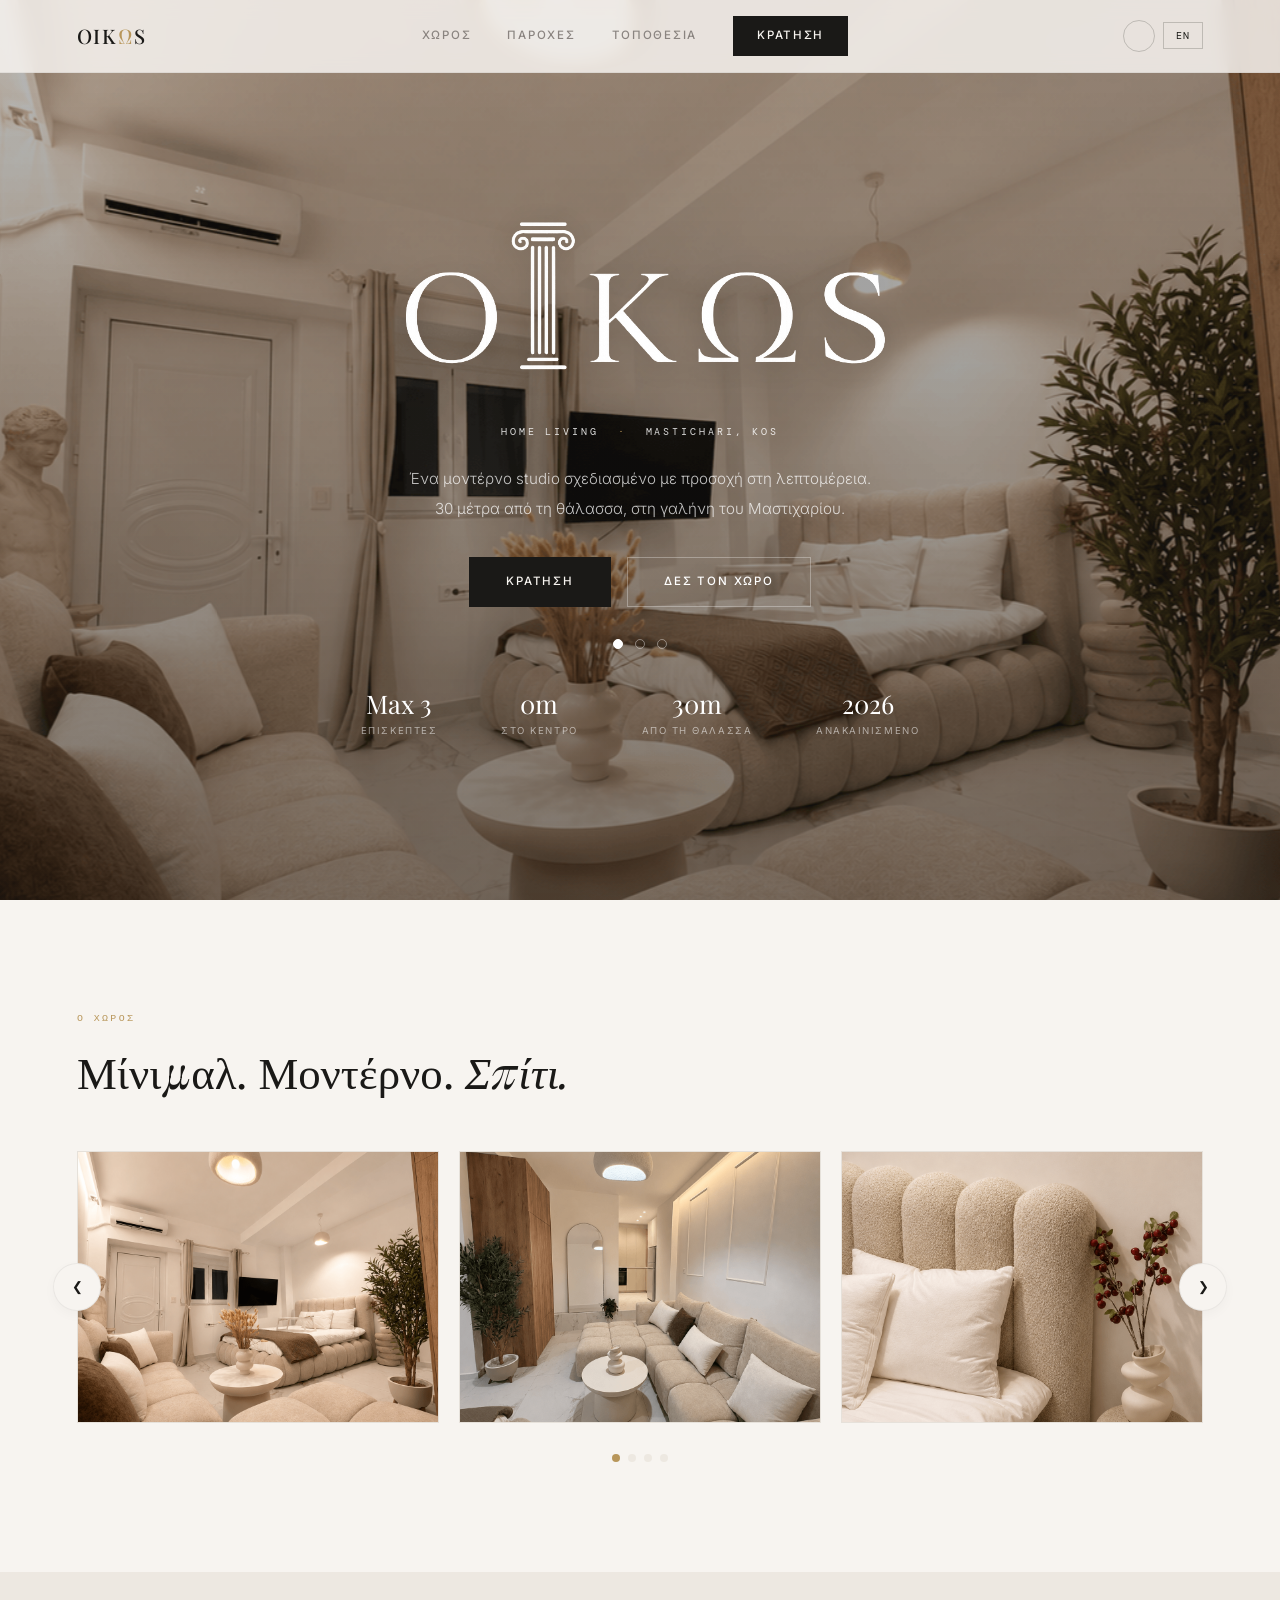
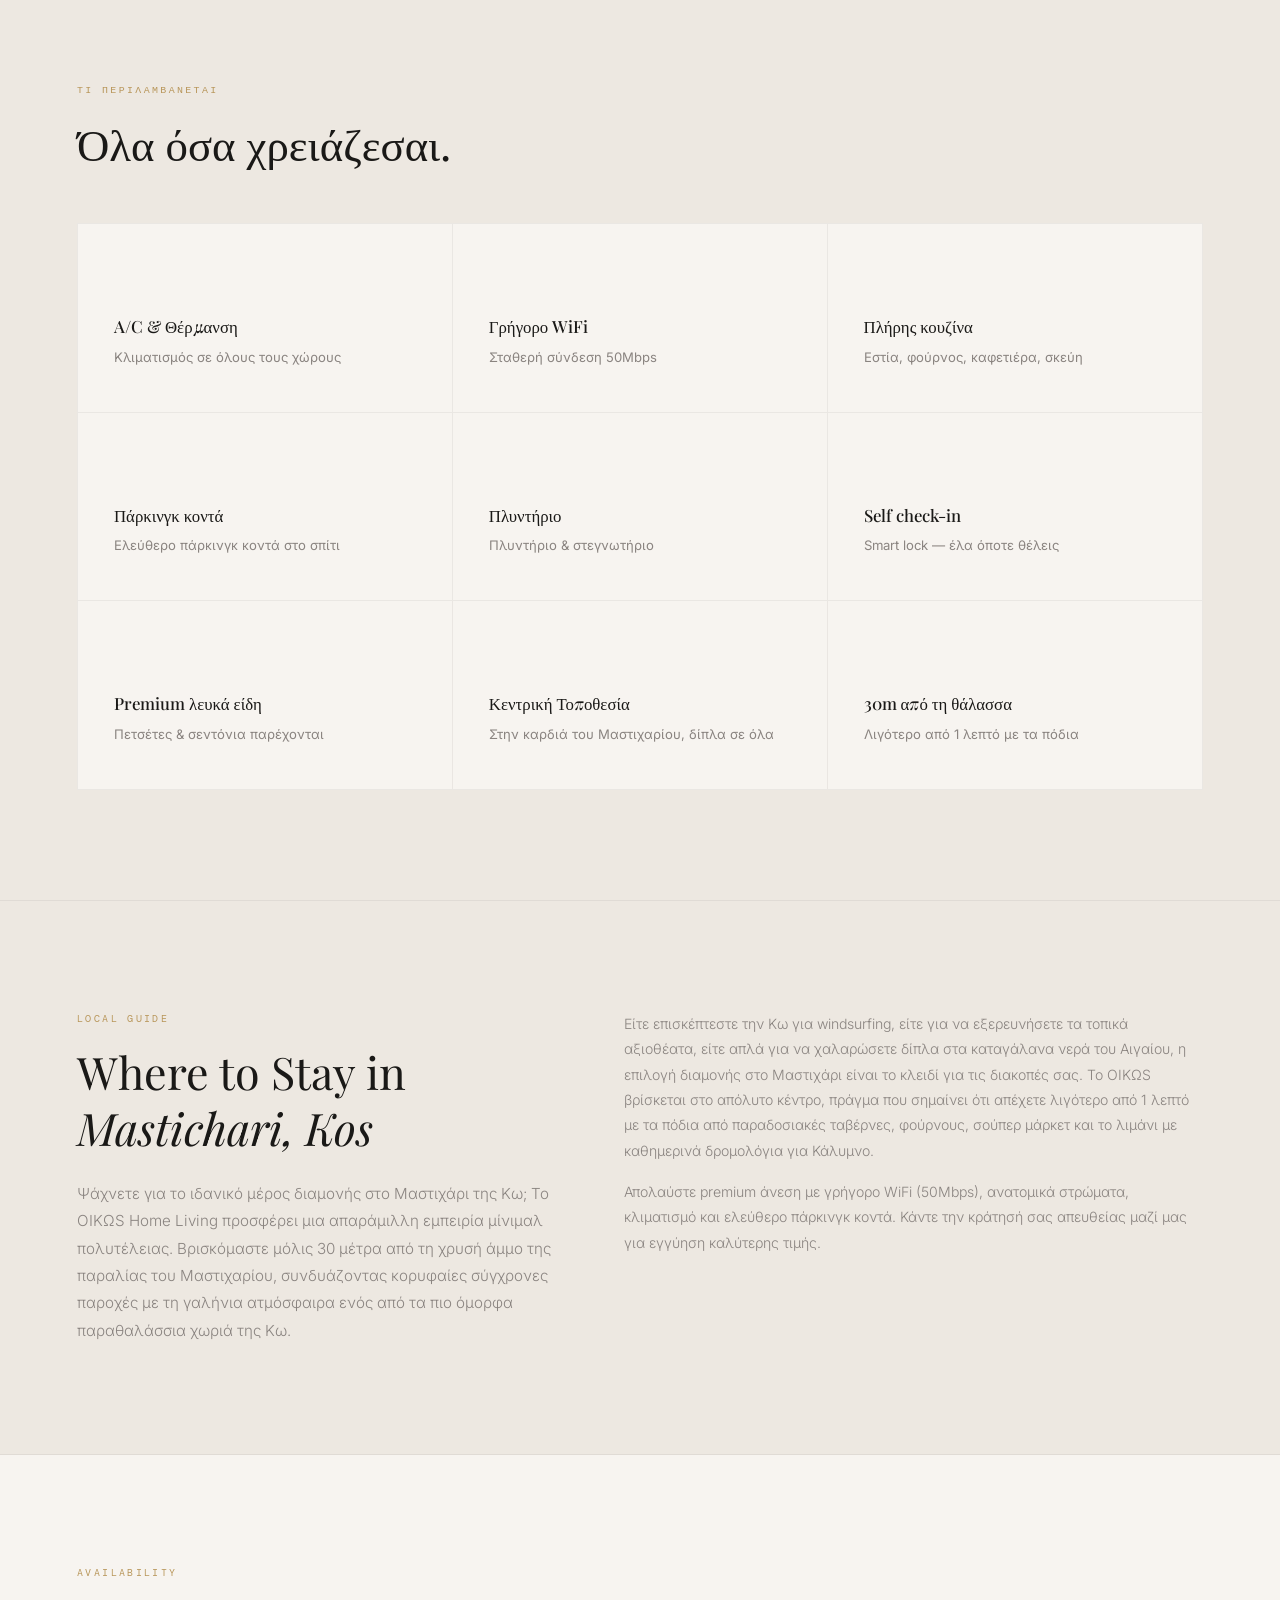
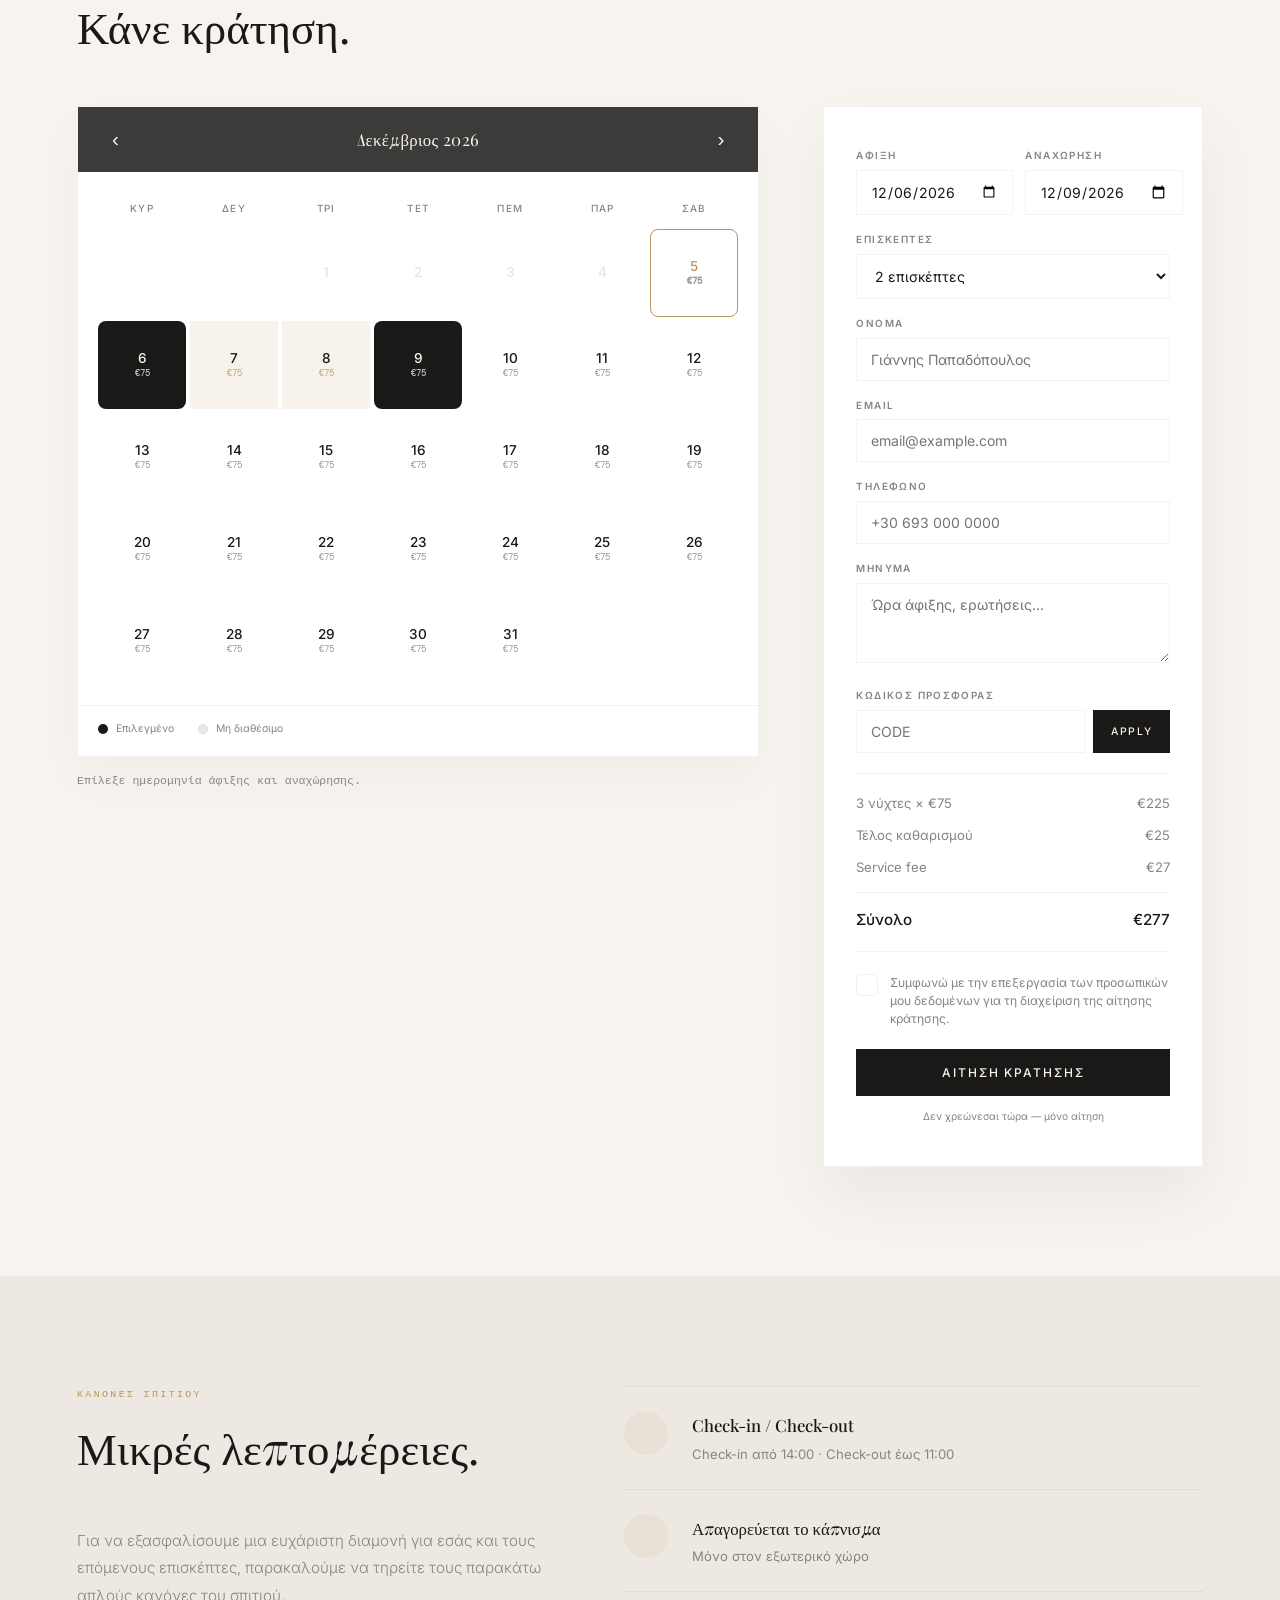
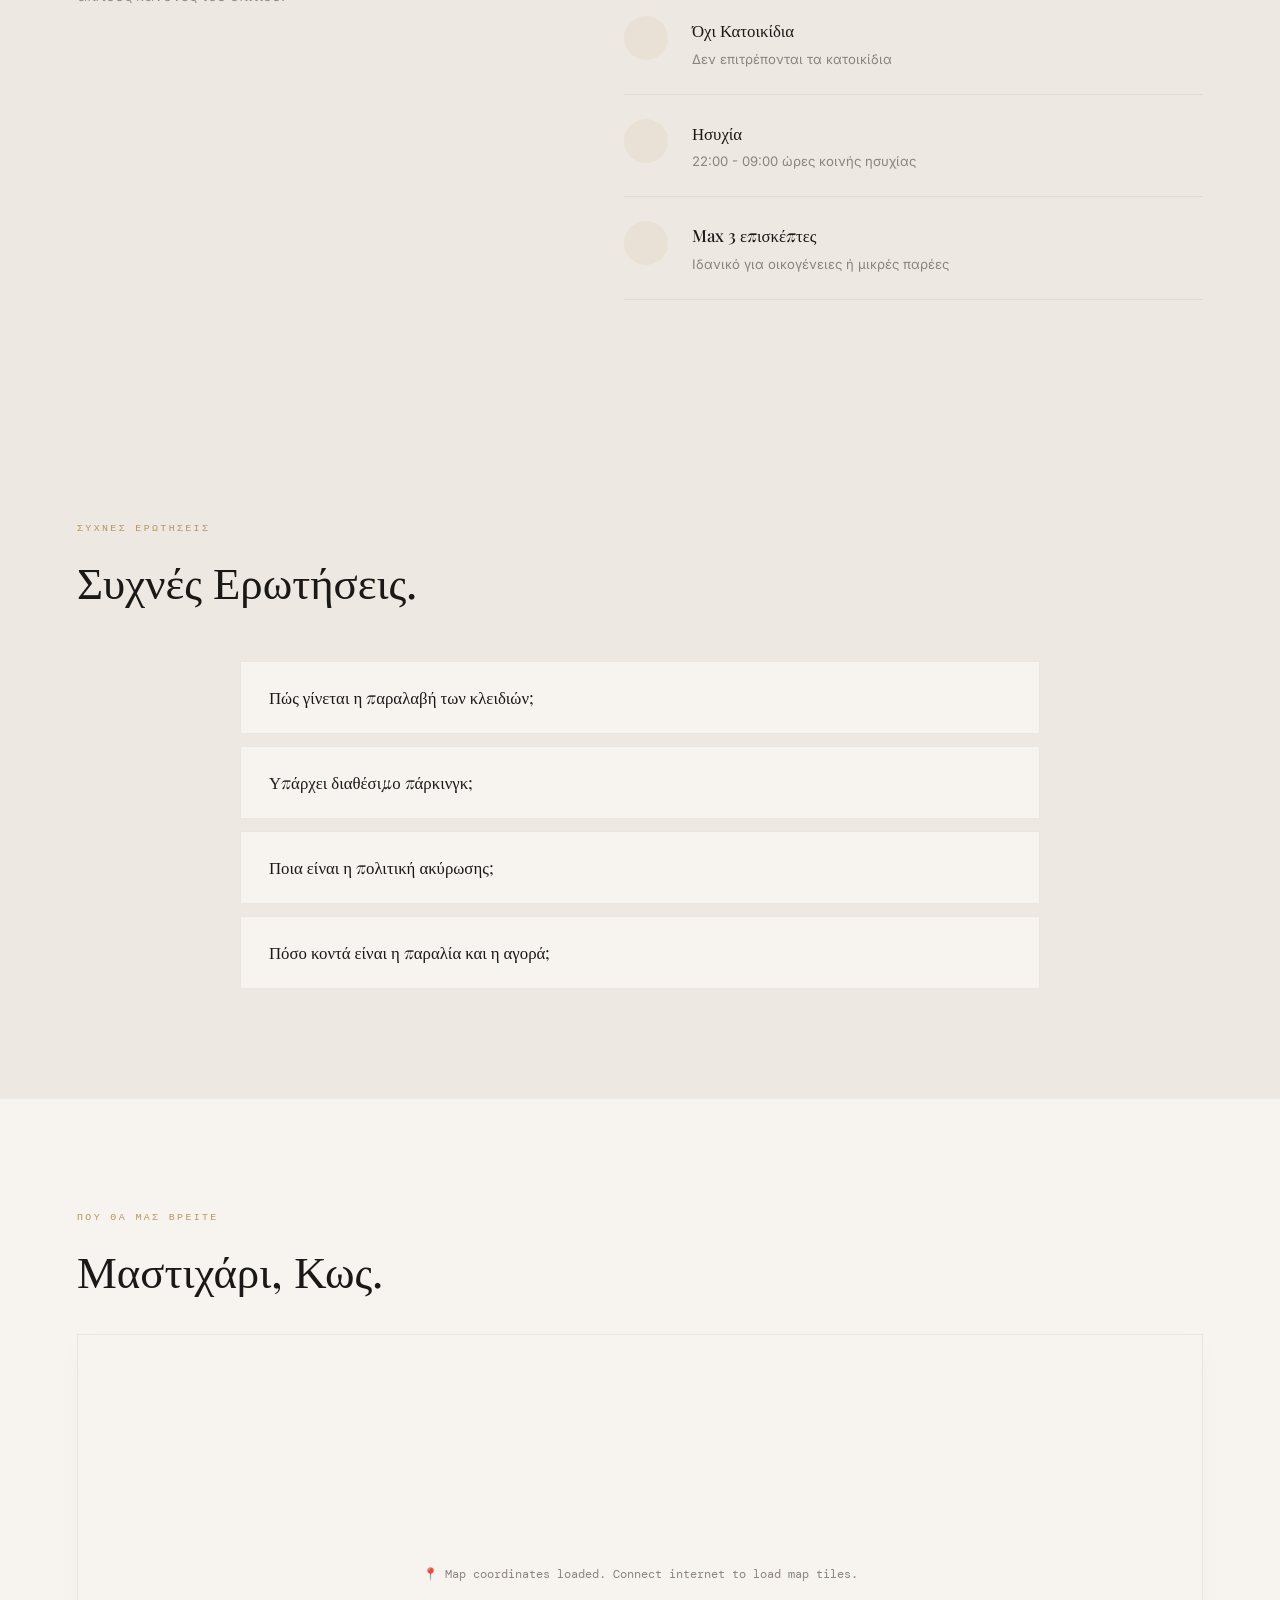
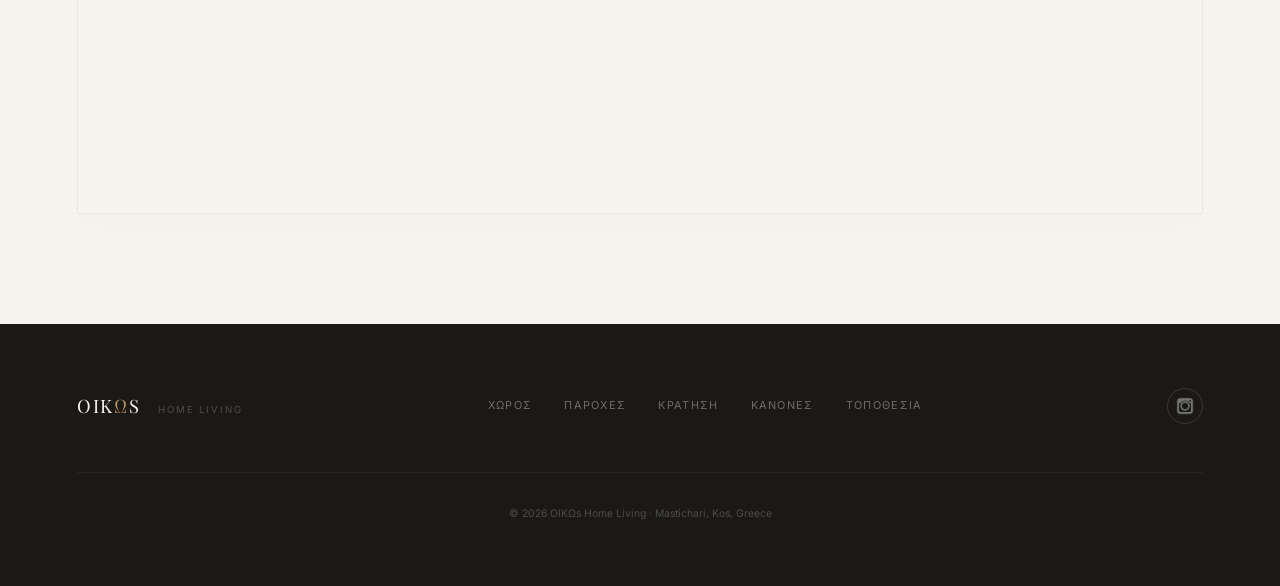
==== commit a26b9f14: "Replace fake images with real house/beach photos and update WiFi specs to 50Mbps" ====
--- a/index.html
+++ b/index.html
@@ -1,4 +1,4 @@
-﻿<!DOCTYPE html>
+<!DOCTYPE html>
 <html lang="el">
 
 <head>
@@ -22,7 +22,7 @@
   <meta property="og:description"
     content="Experience premium minimalist luxury in the heart of Mastichari, Kos. Newly renovated in 2026, featuring beautiful design, modern amenities, and free parking nearby, just 30 meters from the sea." />
   <meta property="og:image"
-    content="https://images.unsplash.com/photo-1600210492486-724fe5c67fb0?auto=format&fit=crop&w=1200&q=80" />
+    content="images/room.png" />
   <meta property="og:site_name" content="OIKΩS Home Living" />
 
   <!-- Twitter -->
@@ -32,7 +32,7 @@
   <meta name="twitter:description"
     content="Newly renovated (2026) luxury studio rental in the heart of Mastichari, Kos. Beautiful design, less than 1 minute from the beach, close to all shops and restaurants." />
   <meta name="twitter:image"
-    content="https://images.unsplash.com/photo-1600210492486-724fe5c67fb0?auto=format&fit=crop&w=1200&q=80" />
+    content="images/room.png" />
 
   <!-- Structured Data: JSON-LD Schema (Google Rich Snippets) -->
   <script type="application/ld+json">
@@ -42,7 +42,7 @@
       "name": "OIKΩS Home Living",
       "description": "A premium modern minimalist vacation rental studio in Mastichari, Kos, Greece.",
       "url": "https://www.oikoshomeliving.com/",
-      "image": "https://images.unsplash.com/photo-1600210492486-724fe5c67fb0?auto=format&fit=crop&w=1200&q=80",
+      "image": "images/room.png",
       "address": {
         "@type": "PostalAddress",
         "addressLocality": "Mastichari, Kos",
@@ -64,7 +64,7 @@
         },
         {
           "@type": "LocationFeatureSpecification",
-          "name": "Free High-Speed Fiber WiFi",
+          "name": "Free High-Speed WiFi (50Mbps)",
           "value": true
         },
         {
@@ -101,7 +101,7 @@
 
   <!-- Preload critical Hero image asset to reduce Largest Contentful Paint (LCP) -->
   <link rel="preload"
-    href="https://images.unsplash.com/photo-1600210492486-724fe5c67fb0?auto=format&fit=crop&w=1600&q=70" as="image" />
+    href="images/room.png" as="image" />
 
   <link
     href="https://fonts.googleapis.com/css2?family=Playfair+Display:ital,wght@0,400;0,500;1,400&family=Inter:wght@300;400;500;600&family=DM+Mono:wght@300&display=swap"
@@ -168,13 +168,13 @@
     <!-- Dynamic Slideshow Background -->
     <div class="hero-bg-wrapper">
       <div class="hero-bg-slide active"
-        style="background-image: url('https://images.unsplash.com/photo-1600210492486-724fe5c67fb0?auto=format&fit=crop&w=1600&q=70');">
+        style="background-image: url('images/room.png');">
       </div>
       <div class="hero-bg-slide"
-        style="background-image: url('https://images.unsplash.com/photo-1590490360182-c33d57733427?auto=format&fit=crop&w=1600&q=70');">
+        style="background-image: url('images/couch.png');">
       </div>
       <div class="hero-bg-slide"
-        style="background-image: url('https://images.unsplash.com/photo-1600607687920-4e2a09cf159d?auto=format&fit=crop&w=1600&q=70');">
+        style="background-image: url('images/bath1.png');">
       </div>
       <div class="hero-bg-overlay"></div>
     </div>
@@ -260,8 +260,8 @@
       </div>
       <div class="amenity">
         <i data-lucide="wifi" class="amenity-icon-svg"></i>
-        <div class="amenity-name" data-translate="amenity_wifi">WiFi Fiber</div>
-        <div class="amenity-desc" data-translate="amenity_wifi_desc">100Mbps υψηλής ταχύτητας</div>
+        <div class="amenity-name" data-translate="amenity_wifi">Γρήγορο WiFi</div>
+        <div class="amenity-desc" data-translate="amenity_wifi_desc">Σταθερή σύνδεση 50Mbps</div>
       </div>
       <div class="amenity">
         <i data-lucide="utensils" class="amenity-icon-svg"></i>
@@ -324,7 +324,7 @@
           Κάλυμνο.
         </p>
         <p data-translate="seo_text_2">
-          Απολαύστε premium άνεση με γρήγορο WiFi (Fiber), ανατομικά στρώματα, κλιματισμό και ελεύθερο πάρκινγκ κοντά.
+          Απολαύστε premium άνεση με γρήγορο WiFi (50Mbps), ανατομικά στρώματα, κλιματισμό και ελεύθερο πάρκινγκ κοντά.
           Κάντε την κράτησή σας απευθείας μαζί μας για εγγύηση καλύτερης τιμής.
         </p>
       </div>
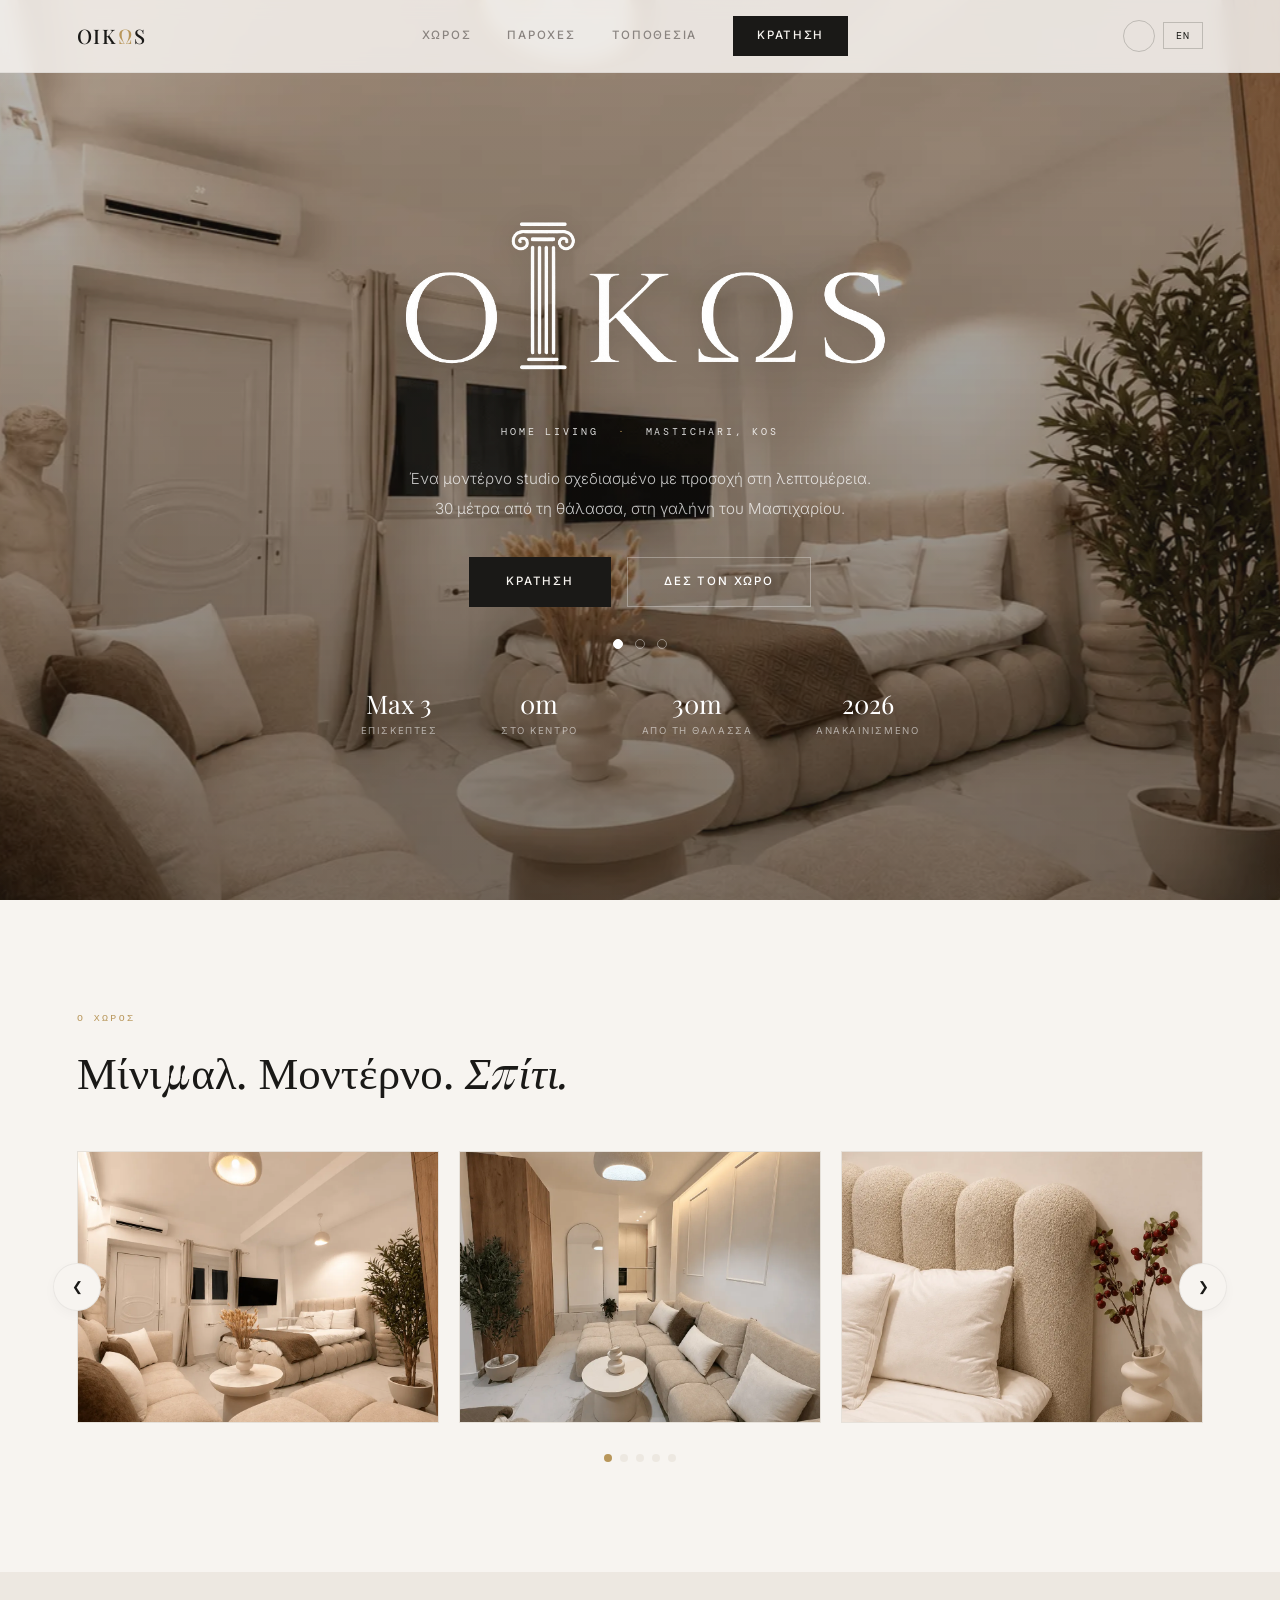
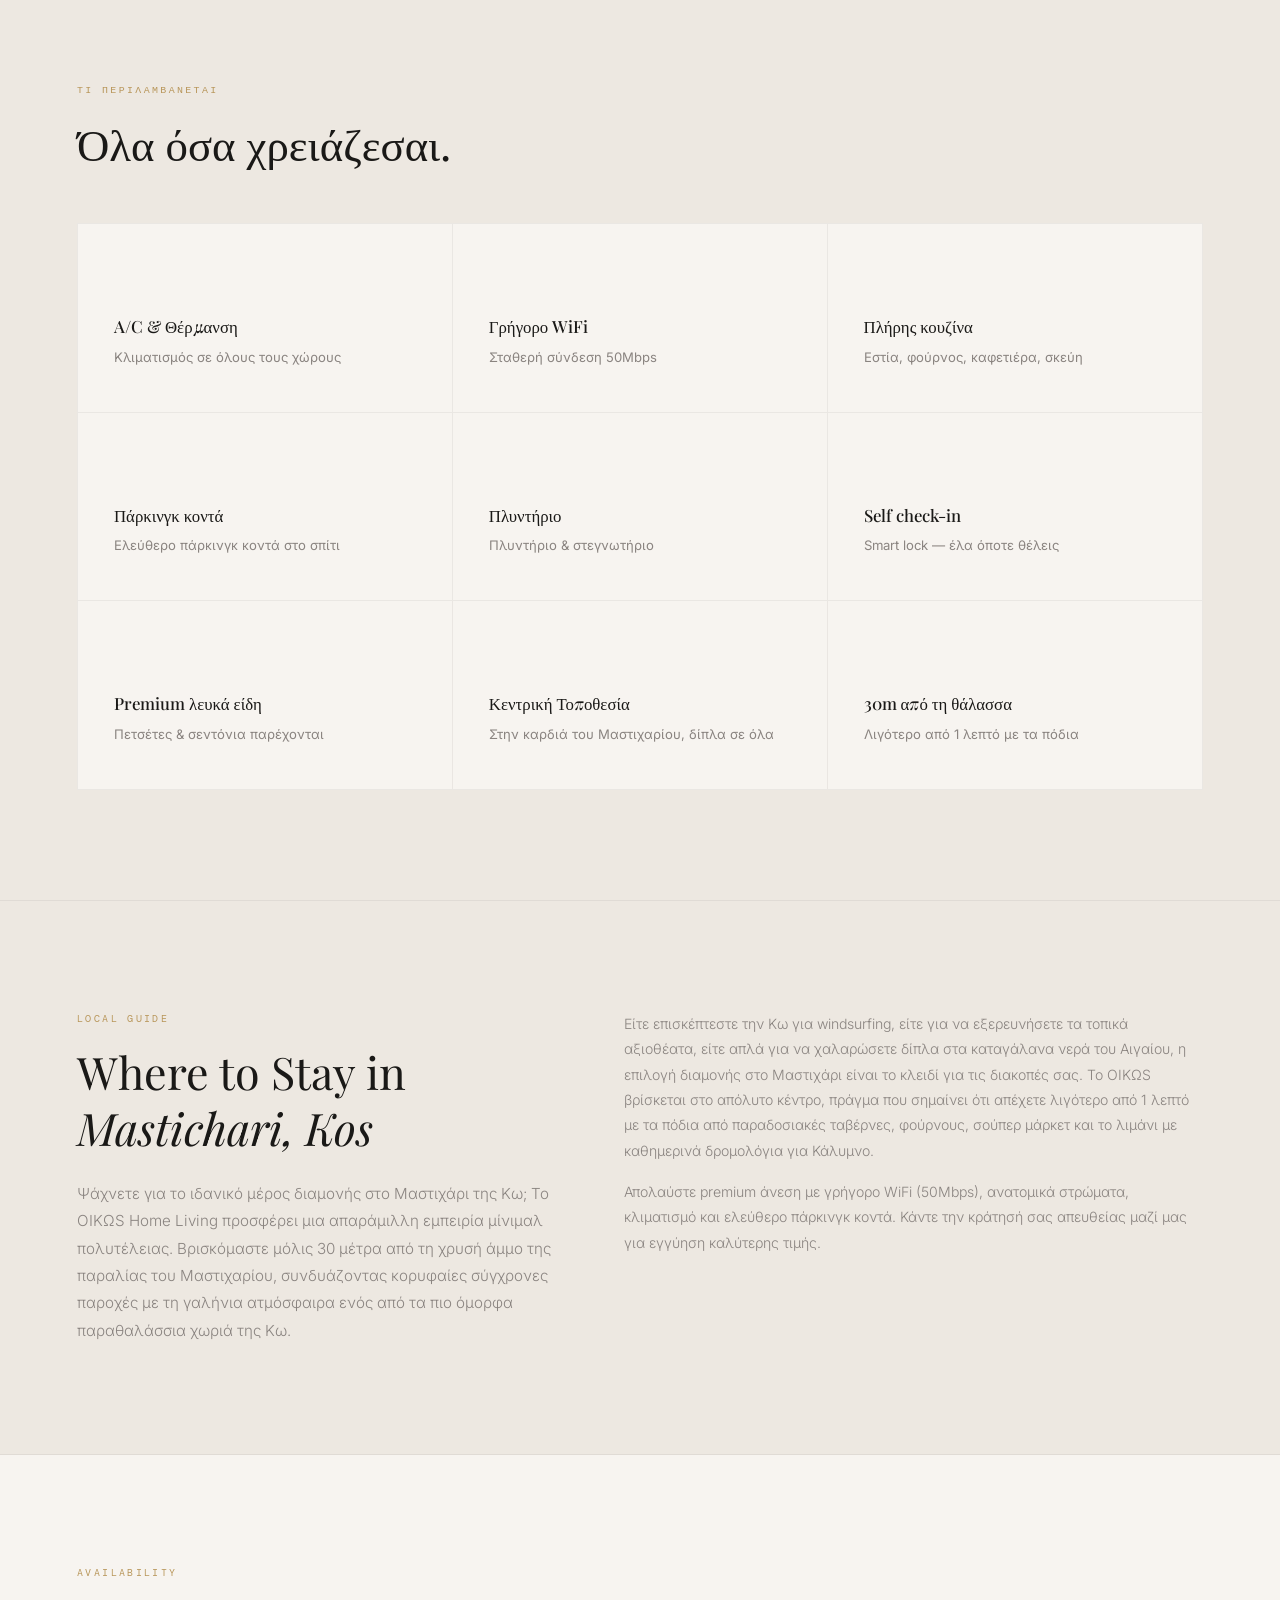
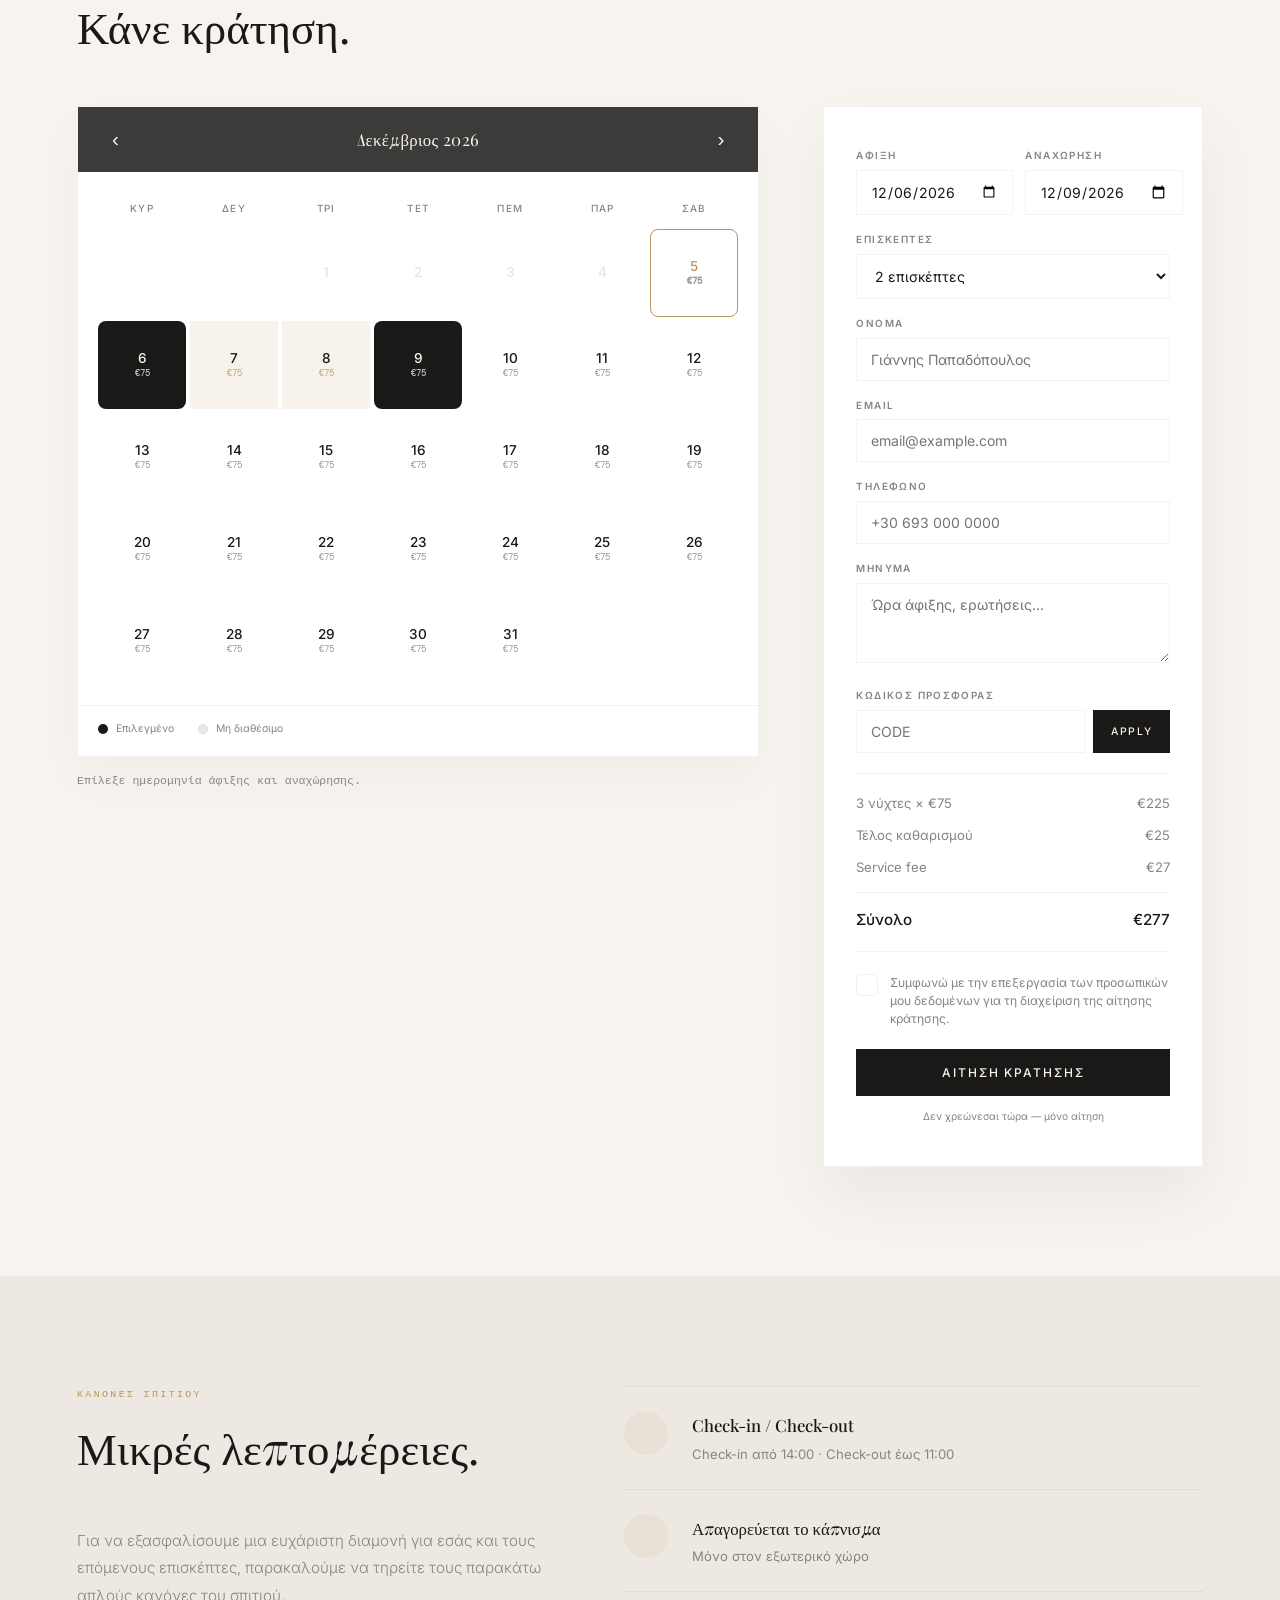
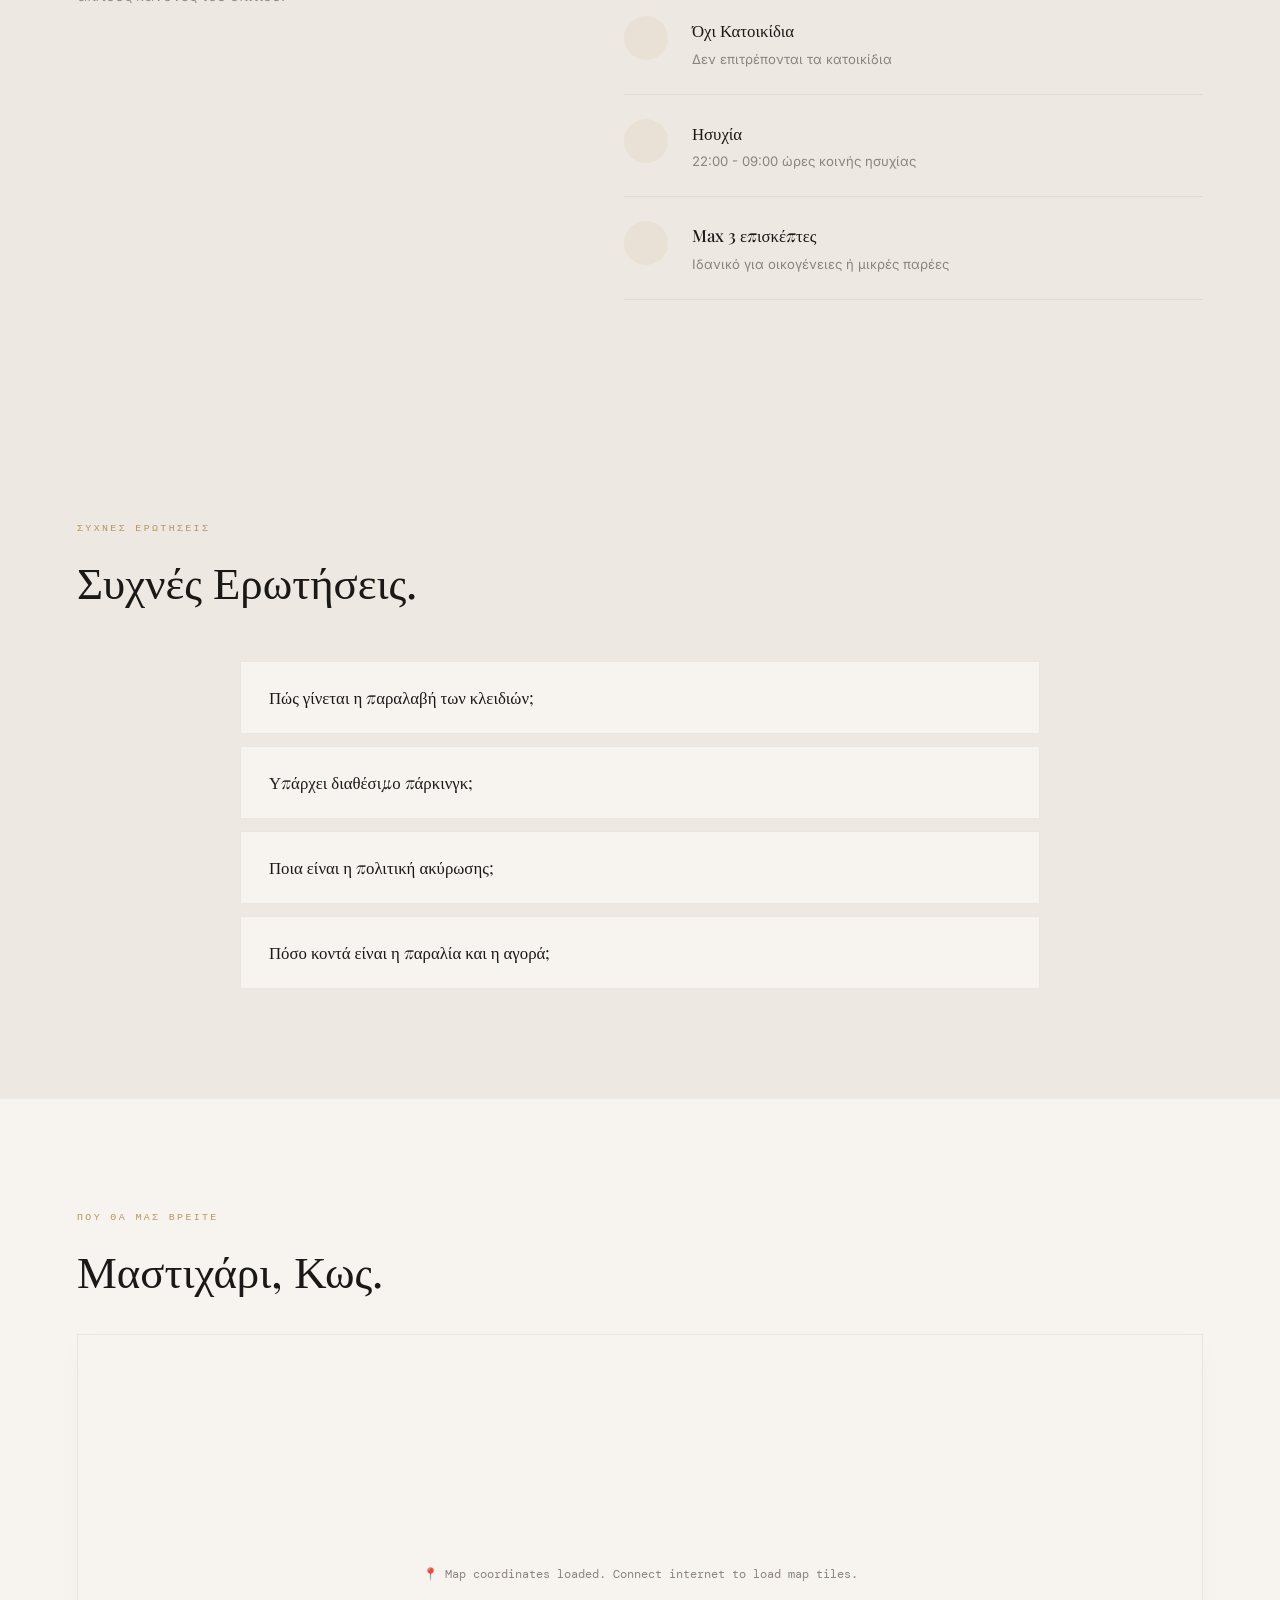
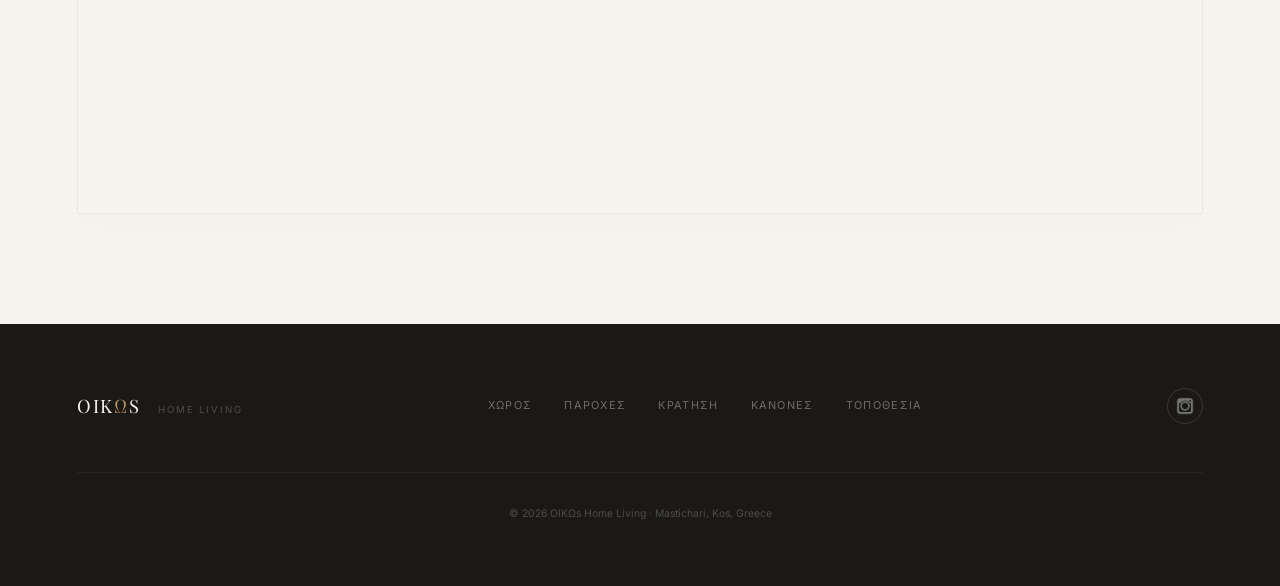
==== commit 804a701c: "Add private patio entrance photo and convert all property images to WebP format" ====
--- a/index.html
+++ b/index.html
@@ -6,11 +6,11 @@
   <meta name="viewport" content="width=device-width, initial-scale=1.0" />
 
   <!-- Primary SEO Meta Tags -->
-  <title>OIKΩS Home Living</title>
+  <title>OIKΩS Home Living | Ενοικιαζόμενο Studio & Διαμέρισμα στο Μαστιχάρι, Κως</title>
   <meta name="description"
-    content="Wondering where to stay in Mastichari, Kos? Experience premium minimalist luxury at OIKΩS Home Living. Beautifully designed, newly renovated in 2026, just 30m from the beach with free parking nearby." />
+    content="Ψάχνετε ενοικιαζόμενο διαμέρισμα ή studio στο Μαστιχάρι της Κω; Το OIKΩS Home Living προσφέρει premium μίνιμαλ διαμονή δίπλα στη θάλασσα, πρόσφατα ανακαινισμένο (2026)." />
   <meta name="keywords"
-    content="where to stay in mastichari, oikos home living, oikos kos, mastichari accommodation, kos studio rental, mastichari holiday accommodation, luxury rental greece, mastichari beach studio, boutique lodging kos" />
+    content="ενοικιαζόμενα δωμάτια μαστιχάρι κως, ενοικιαζόμενα διαμερίσματα μαστιχάρι κως, ενοικίαση studio κως, ενοικίαση διαμερίσματος κως, διαμονή μαστιχάρι κως, rent an apartment kos, vacation rental mastichari, studio apartment kos, oikos home living, boutique studio rental greece" />
   <meta name="robots" content="index, follow" />
   <meta name="author" content="OIKΩS Home Living" />
   <link rel="canonical" href="https://www.oikoshomeliving.com/" />
@@ -18,21 +18,23 @@
   <!-- Open Graph / Facebook -->
   <meta property="og:type" content="website" />
   <meta property="og:url" content="https://www.oikoshomeliving.com/" />
-  <meta property="og:title" content="OIKΩS Home Living | Luxury Studio Rental in Mastichari, Kos" />
+  <meta property="og:title" content="OIKΩS Home Living | Ενοικιαζόμενο Studio & Διαμέρισμα στο Μαστιχάρι, Κως" />
   <meta property="og:description"
-    content="Experience premium minimalist luxury in the heart of Mastichari, Kos. Newly renovated in 2026, featuring beautiful design, modern amenities, and free parking nearby, just 30 meters from the sea." />
+    content="Ψάχνετε ενοικιαζόμενο διαμέρισμα ή studio στο Μαστιχάρι της Κω; Το OIKΩS Home Living προσφέρει premium μίνιμαλ διαμονή δίπλα στη θάλασσα, πρόσφατα ανακαινισμένο (2026)." />
+  <meta property="og:locale" content="el_GR" />
+  <meta property="og:locale:alternate" content="en_US" />
   <meta property="og:image"
-    content="images/room.png" />
+    content="images/room.webp" />
   <meta property="og:site_name" content="OIKΩS Home Living" />
 
   <!-- Twitter -->
   <meta name="twitter:card" content="summary_large_image" />
   <meta name="twitter:url" content="https://www.oikoshomeliving.com/" />
-  <meta name="twitter:title" content="OIKΩS Home Living | Premium Vacation Rental in Kos" />
+  <meta name="twitter:title" content="OIKΩS Home Living | Ενοικιαζόμενο Studio & Διαμέρισμα στο Μαστιχάρι, Κως" />
   <meta name="twitter:description"
-    content="Newly renovated (2026) luxury studio rental in the heart of Mastichari, Kos. Beautiful design, less than 1 minute from the beach, close to all shops and restaurants." />
+    content="Ψάχνετε ενοικιαζόμενο διαμέρισμα ή studio στο Μαστιχάρι της Κω; Το OIKΩS Home Living προσφέρει premium μίνιμαλ διαμονή δίπλα στη θάλασσα, πρόσφατα ανακαινισμένο (2026)." />
   <meta name="twitter:image"
-    content="images/room.png" />
+    content="images/room.webp" />
 
   <!-- Structured Data: JSON-LD Schema (Google Rich Snippets) -->
   <script type="application/ld+json">
@@ -42,7 +44,7 @@
       "name": "OIKΩS Home Living",
       "description": "A premium modern minimalist vacation rental studio in Mastichari, Kos, Greece.",
       "url": "https://www.oikoshomeliving.com/",
-      "image": "images/room.png",
+      "image": "images/room.webp",
       "address": {
         "@type": "PostalAddress",
         "addressLocality": "Mastichari, Kos",
@@ -101,7 +103,7 @@
 
   <!-- Preload critical Hero image asset to reduce Largest Contentful Paint (LCP) -->
   <link rel="preload"
-    href="images/room.png" as="image" />
+    href="images/room.webp" as="image" />
 
   <link
     href="https://fonts.googleapis.com/css2?family=Playfair+Display:ital,wght@0,400;0,500;1,400&family=Inter:wght@300;400;500;600&family=DM+Mono:wght@300&display=swap"
@@ -168,18 +170,19 @@
     <!-- Dynamic Slideshow Background -->
     <div class="hero-bg-wrapper">
       <div class="hero-bg-slide active"
-        style="background-image: url('images/room.png');">
+        style="background-image: url('images/room.webp');">
       </div>
       <div class="hero-bg-slide"
-        style="background-image: url('images/couch.png');">
+        style="background-image: url('images/couch.webp');">
       </div>
       <div class="hero-bg-slide"
-        style="background-image: url('images/bath1.png');">
+        style="background-image: url('images/bath1.webp');">
       </div>
       <div class="hero-bg-overlay"></div>
     </div>
 
     <div class="hero-content">
+      <h1 class="sr-only" data-translate="seo_h1">OIKΩS Home Living | Ενοικιαζόμενο Studio & Διαμέρισμα στο Μαστιχάρι, Κως</h1>
       <div class="hero-weather" id="heroWeather">
         <div class="weather-dot pulsing"></div>
         <span id="weatherText">Mastichari · Loading...</span>
--- a/index.css
+++ b/index.css
@@ -33,6 +33,19 @@
 
     body.loading-active {
       overflow: hidden;
+    }
+
+    /* SEO Visually Hidden Utility Class */
+    .sr-only {
+      position: absolute;
+      width: 1px;
+      height: 1px;
+      padding: 0;
+      margin: -1px;
+      overflow: hidden;
+      clip: rect(0, 0, 0, 0);
+      white-space: nowrap;
+      border: 0;
     }
 
     /* SPLASH / PRELOADER SCREEN */
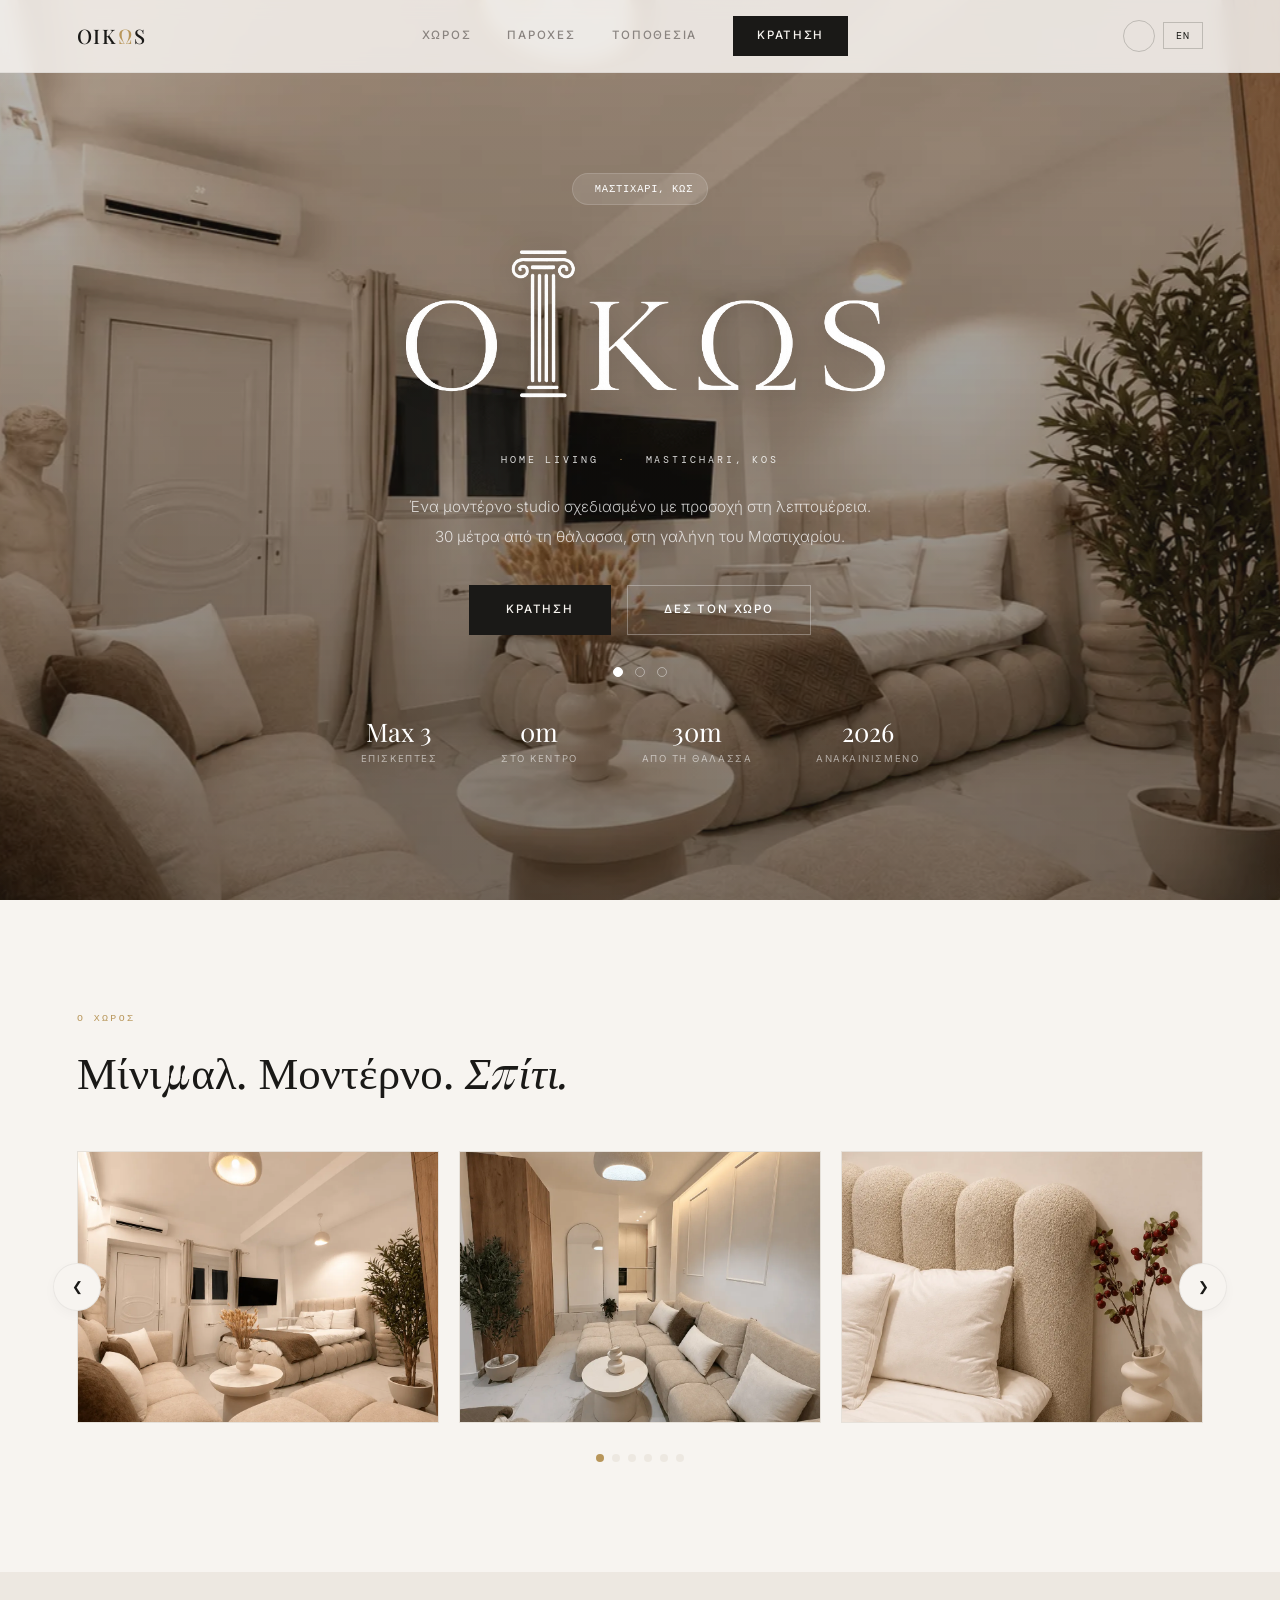
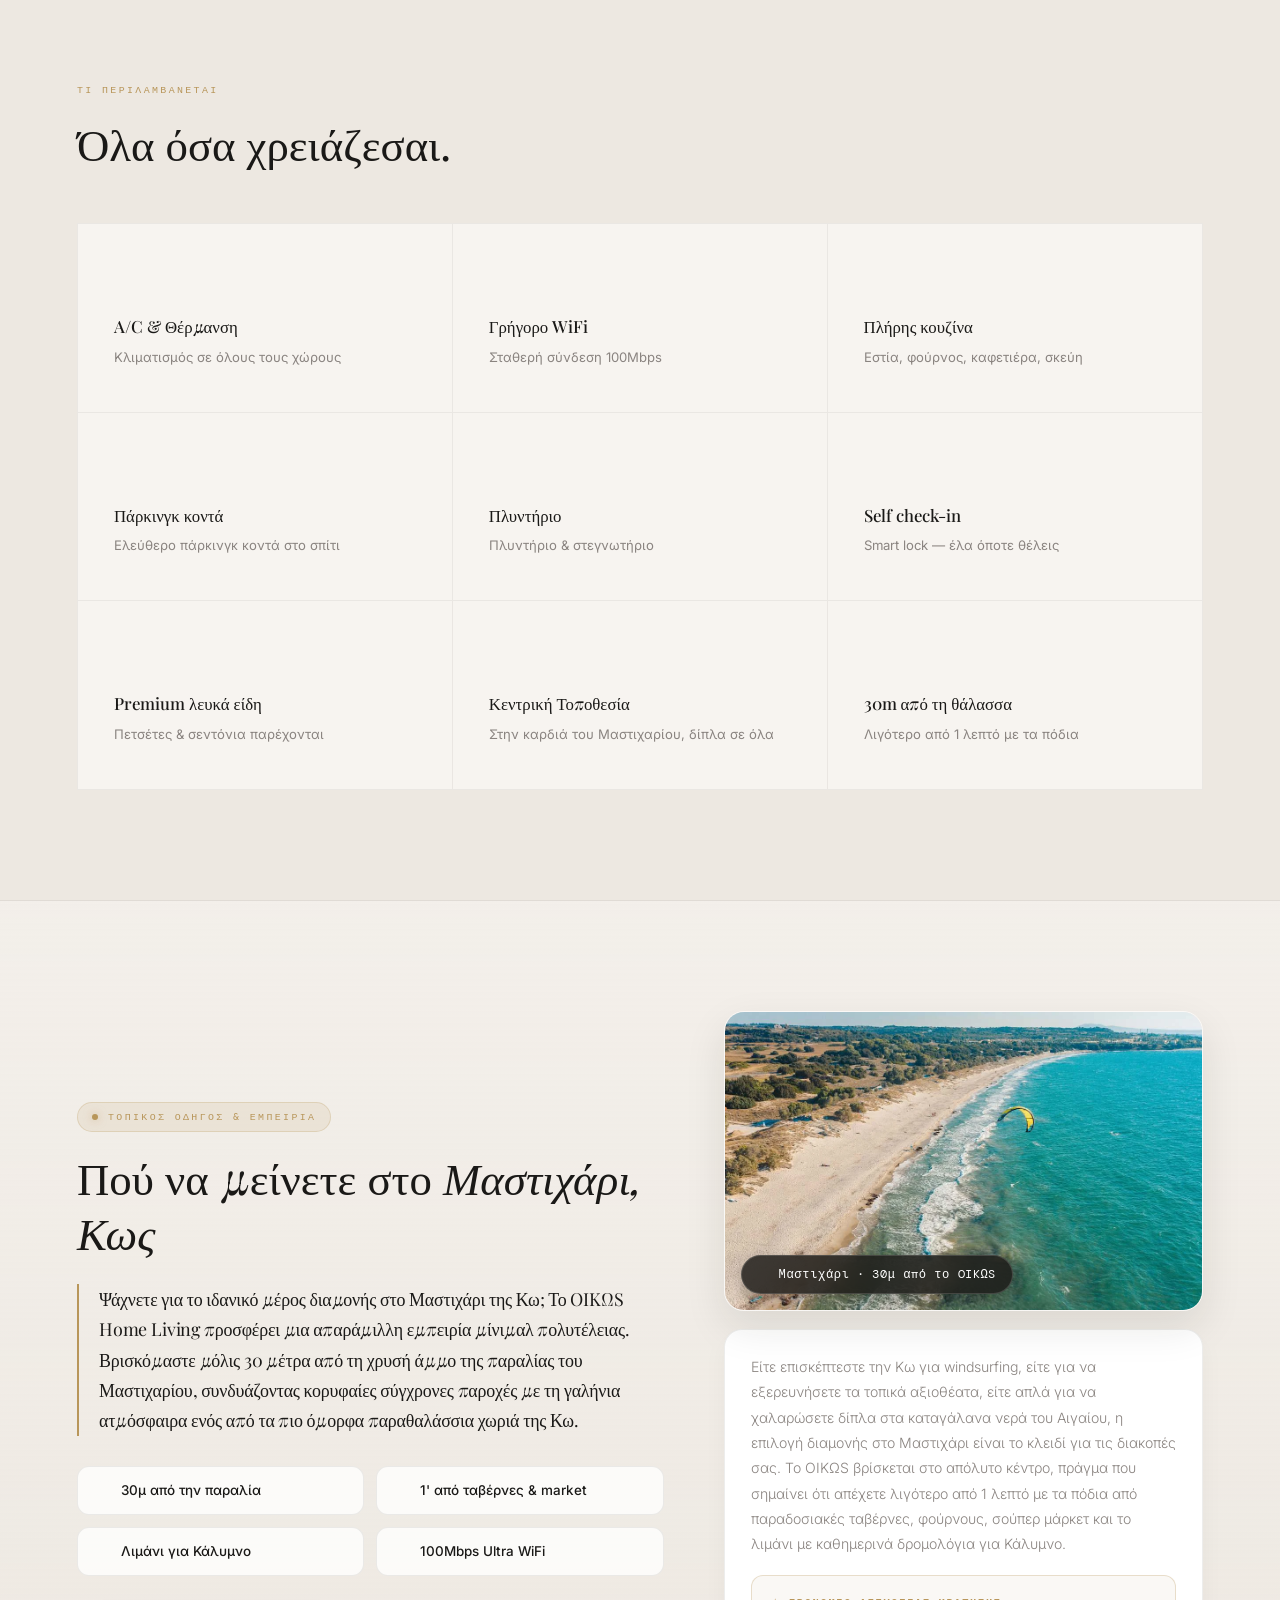
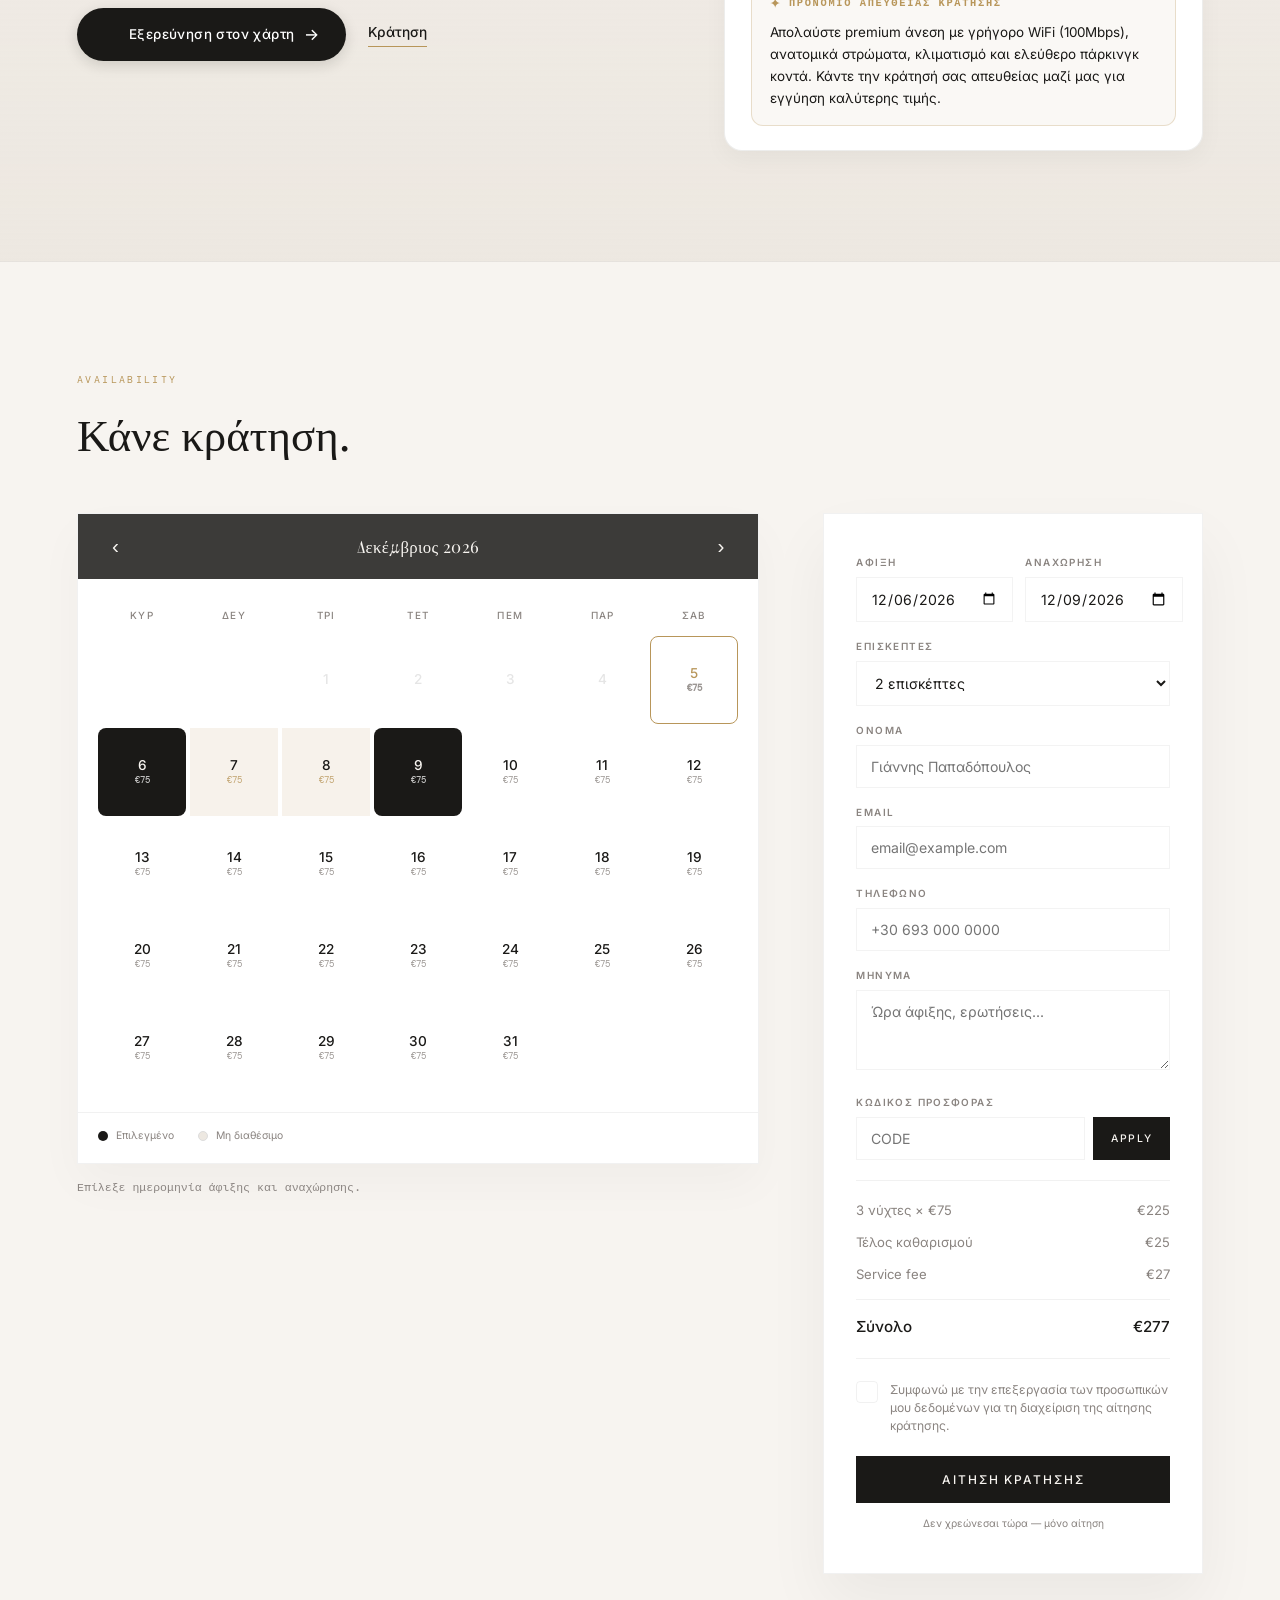
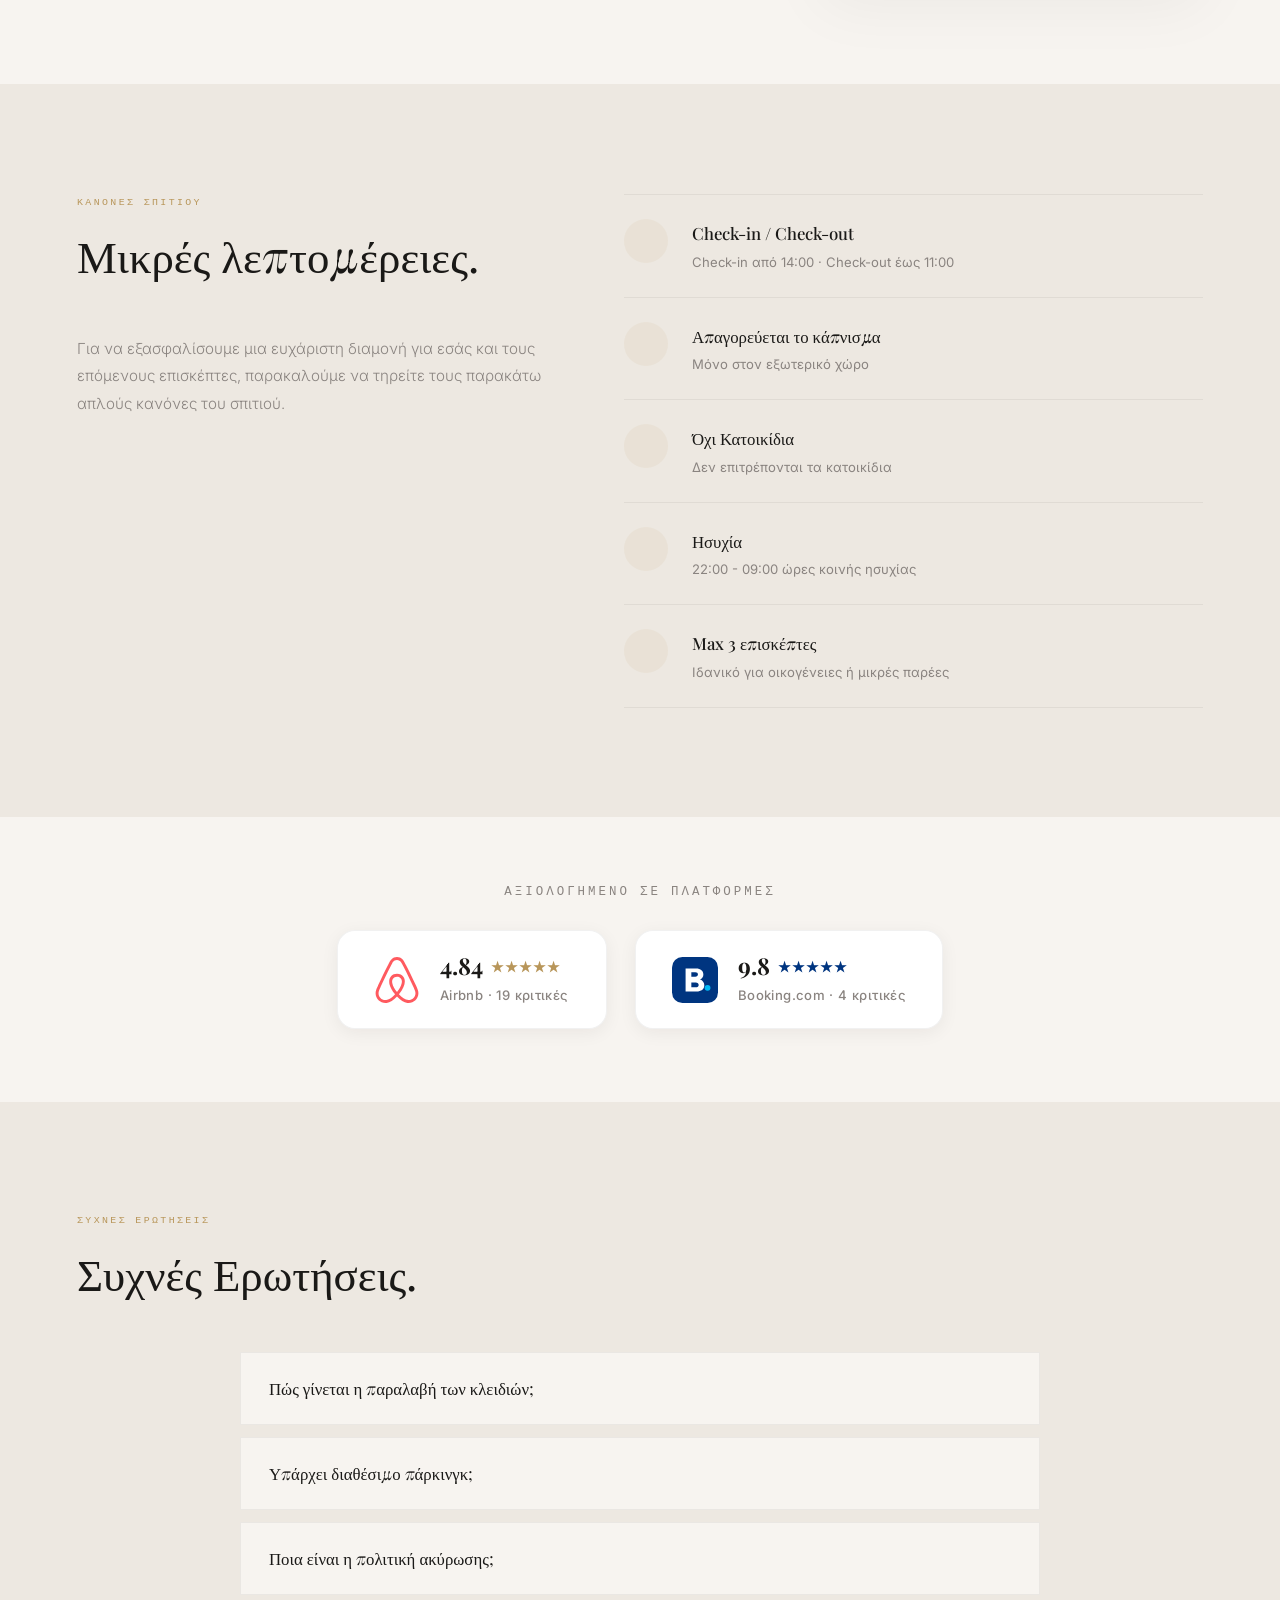
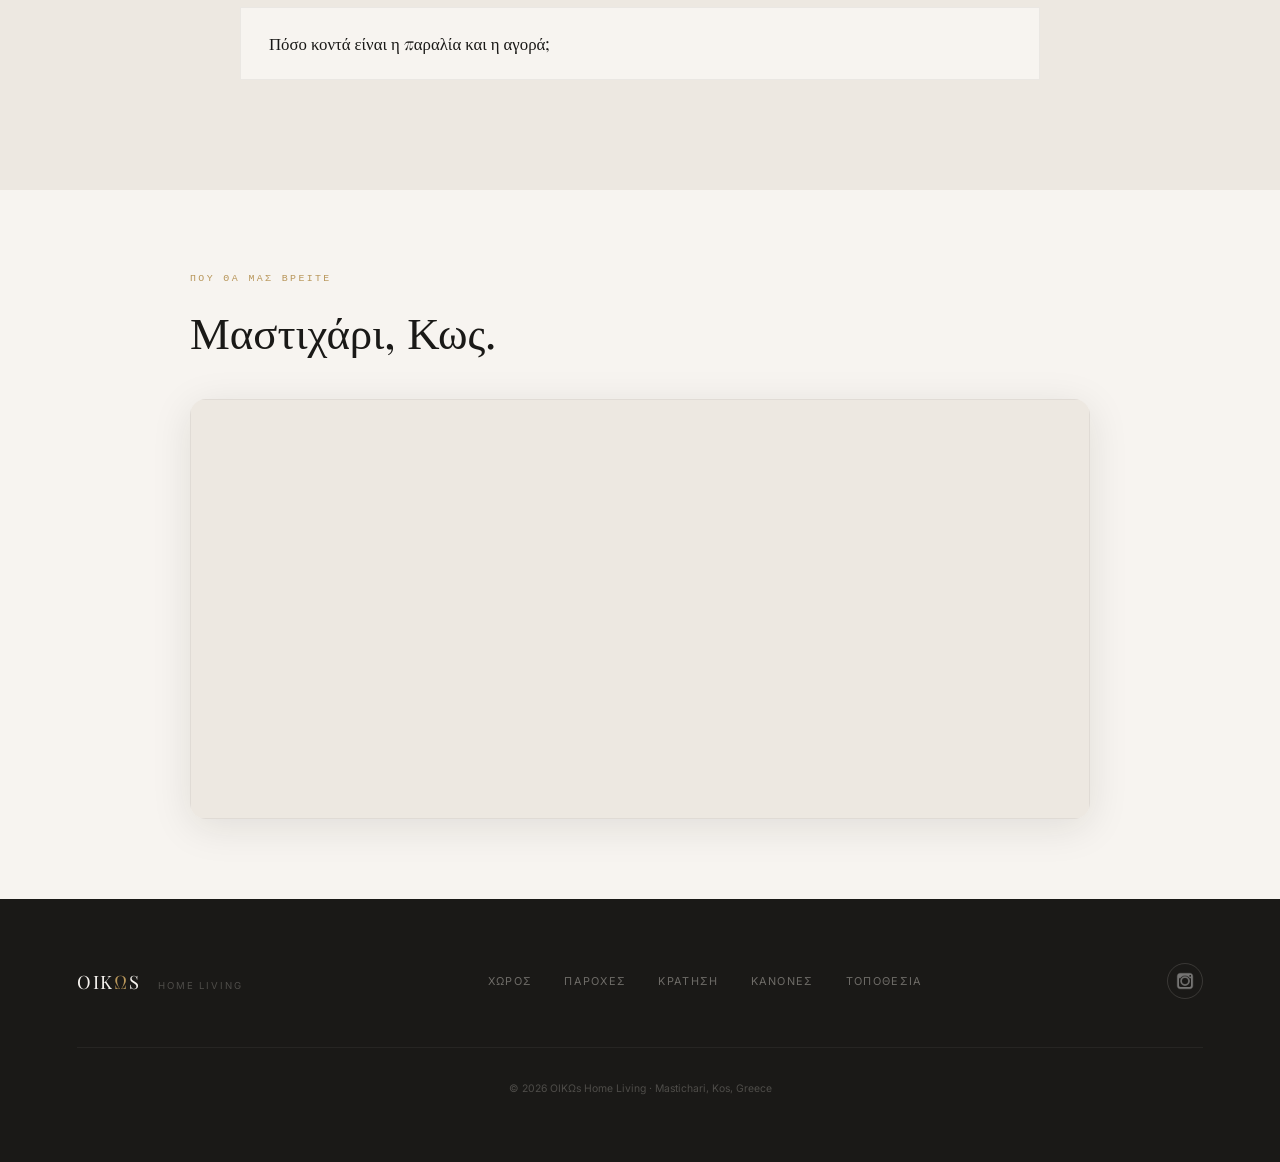
==== commit 4a0cb728: "Update WiFi to 100Mbps, redesign Local Guide section, add review badges, and enhance admin features" ====
--- a/index.html
+++ b/index.html
@@ -23,8 +23,7 @@
     content="Ψάχνετε ενοικιαζόμενο διαμέρισμα ή studio στο Μαστιχάρι της Κω; Το OIKΩS Home Living προσφέρει premium μίνιμαλ διαμονή δίπλα στη θάλασσα, πρόσφατα ανακαινισμένο (2026)." />
   <meta property="og:locale" content="el_GR" />
   <meta property="og:locale:alternate" content="en_US" />
-  <meta property="og:image"
-    content="images/room.webp" />
+  <meta property="og:image" content="images/room.webp" />
   <meta property="og:site_name" content="OIKΩS Home Living" />
 
   <!-- Twitter -->
@@ -33,8 +32,7 @@
   <meta name="twitter:title" content="OIKΩS Home Living | Ενοικιαζόμενο Studio & Διαμέρισμα στο Μαστιχάρι, Κως" />
   <meta name="twitter:description"
     content="Ψάχνετε ενοικιαζόμενο διαμέρισμα ή studio στο Μαστιχάρι της Κω; Το OIKΩS Home Living προσφέρει premium μίνιμαλ διαμονή δίπλα στη θάλασσα, πρόσφατα ανακαινισμένο (2026)." />
-  <meta name="twitter:image"
-    content="images/room.webp" />
+  <meta name="twitter:image" content="images/room.webp" />
 
   <!-- Structured Data: JSON-LD Schema (Google Rich Snippets) -->
   <script type="application/ld+json">
@@ -66,7 +64,7 @@
         },
         {
           "@type": "LocationFeatureSpecification",
-          "name": "Free High-Speed WiFi (50Mbps)",
+          "name": "Free High-Speed WiFi (100Mbps)",
           "value": true
         },
         {
@@ -102,8 +100,7 @@
   <link rel="preconnect" href="https://api.open-meteo.com" />
 
   <!-- Preload critical Hero image asset to reduce Largest Contentful Paint (LCP) -->
-  <link rel="preload"
-    href="images/room.webp" as="image" />
+  <link rel="preload" href="images/room.webp" as="image" />
 
   <link
     href="https://fonts.googleapis.com/css2?family=Playfair+Display:ital,wght@0,400;0,500;1,400&family=Inter:wght@300;400;500;600&family=DM+Mono:wght@300&display=swap"
@@ -118,6 +115,48 @@
   <!-- Supabase Client CDN (deferred) -->
   <script src="https://cdn.jsdelivr.net/npm/@supabase/supabase-js@2" defer></script>
 
+  <!-- No-JS fallback: show essential info if JS is disabled -->
+  <noscript>
+    <style>
+      body {
+        font-family: Georgia, serif;
+        background: #F7F4F0;
+        color: #1A1917;
+        margin: 0;
+      }
+
+      #loading-screen,
+      nav,
+      .hero,
+      #gallery,
+      #amenities,
+      #booking,
+      #rules,
+      #faq,
+      #reviews,
+      footer {
+        display: none !important;
+      }
+
+      .noscript-notice {
+        display: flex !important;
+      }
+    </style>
+    <div class="noscript-notice"
+      style="display:flex;flex-direction:column;align-items:center;justify-content:center;min-height:100vh;text-align:center;padding:40px 24px;">
+      <div style="font-size:2rem;font-family:Georgia,serif;letter-spacing:.1em;margin-bottom:8px;">OIK<span
+          style="color:#B8965A">Ω</span>S</div>
+      <div style="font-size:.7rem;letter-spacing:.3em;color:#8A8480;margin-bottom:32px;">HOME LIVING · MASTICHARI, KOS
+      </div>
+      <h1 style="font-size:1.4rem;margin-bottom:12px;">Vacation Rental Studio, Mastichari, Kos</h1>
+      <p style="color:#8A8480;max-width:420px;line-height:1.7;margin-bottom:24px;">A modern minimalist studio 30m from
+        the beach. To view the full site and book, please enable JavaScript in your browser.</p>
+      <a href="mailto:oikoshomeliving@outlook.com"
+        style="background:#B8965A;color:#fff;padding:12px 28px;border-radius:6px;text-decoration:none;font-size:.85rem;letter-spacing:.05em;">Contact
+        Us to Book</a>
+    </div>
+  </noscript>
+
   <!-- OIKΩS Stylesheet -->
   <link rel="stylesheet" href="index.css" />
 </head>
@@ -169,20 +208,18 @@
   <section class="hero">
     <!-- Dynamic Slideshow Background -->
     <div class="hero-bg-wrapper">
-      <div class="hero-bg-slide active"
-        style="background-image: url('images/room.webp');">
-      </div>
-      <div class="hero-bg-slide"
-        style="background-image: url('images/couch.webp');">
-      </div>
-      <div class="hero-bg-slide"
-        style="background-image: url('images/bath1.webp');">
+      <div class="hero-bg-slide active" style="background-image: url('images/room.webp');">
+      </div>
+      <div class="hero-bg-slide" style="background-image: url('images/couch.webp');">
+      </div>
+      <div class="hero-bg-slide" style="background-image: url('images/bath1.webp');">
       </div>
       <div class="hero-bg-overlay"></div>
     </div>
 
     <div class="hero-content">
-      <h1 class="sr-only" data-translate="seo_h1">OIKΩS Home Living | Ενοικιαζόμενο Studio & Διαμέρισμα στο Μαστιχάρι, Κως</h1>
+      <h1 class="sr-only" data-translate="seo_h1">OIKΩS Home Living | Ενοικιαζόμενο Studio & Διαμέρισμα στο Μαστιχάρι,
+        Κως</h1>
       <div class="hero-weather" id="heroWeather">
         <div class="weather-dot pulsing"></div>
         <span id="weatherText">Mastichari · Loading...</span>
@@ -264,7 +301,7 @@
       <div class="amenity">
         <i data-lucide="wifi" class="amenity-icon-svg"></i>
         <div class="amenity-name" data-translate="amenity_wifi">Γρήγορο WiFi</div>
-        <div class="amenity-desc" data-translate="amenity_wifi_desc">Σταθερή σύνδεση 50Mbps</div>
+        <div class="amenity-desc" data-translate="amenity_wifi_desc">Σταθερή σύνδεση 100Mbps</div>
       </div>
       <div class="amenity">
         <i data-lucide="utensils" class="amenity-icon-svg"></i>
@@ -305,31 +342,87 @@
   </section>
 
   <!-- LOCAL GUIDE / SEO -->
-  <section id="local-guide"
-    style="background: var(--linen); border-top: 1px solid var(--border); border-bottom: 1px solid var(--border);">
-    <div class="rules-layout reveal">
-      <div>
-        <p class="section-eyebrow">Local Guide</p>
-        <h2 class="section-title" style="margin-bottom: 24px;">Where to Stay in <em>Mastichari, Kos</em></h2>
-        <p class="rules-lead" data-translate="seo_lead">
-          Ψάχνετε για το ιδανικό μέρος διαμονής στο Μαστιχάρι της Κω; Το OIKΩS Home Living προσφέρει μια απαράμιλλη
-          εμπειρία μίνιμαλ πολυτέλειας. Βρισκόμαστε μόλις 30 μέτρα από τη χρυσή άμμο της παραλίας του Μαστιχαρίου,
-          συνδυάζοντας κορυφαίες σύγχρονες παροχές με τη γαλήνια ατμόσφαιρα ενός από τα πιο όμορφα παραθαλάσσια χωριά
-          της Κω.
-        </p>
-      </div>
-      <div style="font-size: 0.88rem; color: var(--mid); line-height: 1.8; font-weight: 300;">
-        <p style="margin-bottom: 16px;" data-translate="seo_text_1">
-          Είτε επισκέπτεστε την Κω για windsurfing, είτε για να εξερευνήσετε τα τοπικά αξιοθέατα, είτε απλά για να
-          χαλαρώσετε δίπλα στα καταγάλανα νερά του Αιγαίου, η επιλογή διαμονής στο Μαστιχάρι είναι το κλειδί για τις
-          διακοπές σας. Το OIKΩS βρίσκεται στο απόλυτο κέντρο, πράγμα που σημαίνει ότι απέχετε λιγότερο από 1 λεπτό με
-          τα πόδια από παραδοσιακές ταβέρνες, φούρνους, σούπερ μάρκετ και το λιμάνι με καθημερινά δρομολόγια για
-          Κάλυμνο.
-        </p>
-        <p data-translate="seo_text_2">
-          Απολαύστε premium άνεση με γρήγορο WiFi (50Mbps), ανατομικά στρώματα, κλιματισμό και ελεύθερο πάρκινγκ κοντά.
-          Κάντε την κράτησή σας απευθείας μαζί μας για εγγύηση καλύτερης τιμής.
-        </p>
+  <section id="local-guide" class="local-guide-section">
+    <div class="local-guide-container reveal">
+      <!-- Left Column: Editorial & Story -->
+      <div class="local-guide-story">
+        <div class="guide-eyebrow-wrap">
+          <span class="guide-eyebrow-dot"></span>
+          <p class="section-eyebrow" data-translate="guide_eyebrow" style="margin-bottom:0;">Τοπικός Οδηγός & Εμπειρία</p>
+        </div>
+        <h2 class="section-title guide-main-title" data-translate="guide_title">
+          Πού να μείνετε στο <em>Μαστιχάρι, Κως</em>
+        </h2>
+        <div class="guide-lead-card">
+          <p class="guide-lead-text" data-translate="seo_lead">
+            Ψάχνετε για το ιδανικό μέρος διαμονής στο Μαστιχάρι της Κω; Το OIKΩS Home Living προσφέρει μια απαράμιλλη
+            εμπειρία μίνιμαλ πολυτέλειας. Βρισκόμαστε μόλις 30 μέτρα από τη χρυσή άμμο της παραλίας του Μαστιχαρίου,
+            συνδυάζοντας κορυφαίες σύγχρονες παροχές με τη γαλήνια ατμόσφαιρα ενός από τα πιο όμορφα παραθαλάσσια χωριά
+            της Κω.
+          </p>
+        </div>
+
+        <!-- Key Highlights Chips -->
+        <div class="guide-highlights-grid">
+          <div class="guide-chip">
+            <i data-lucide="waves" class="guide-chip-icon"></i>
+            <span data-translate="guide_pill_beach">30μ από την παραλία</span>
+          </div>
+          <div class="guide-chip">
+            <i data-lucide="utensils" class="guide-chip-icon"></i>
+            <span data-translate="guide_pill_dining">1' από ταβέρνες & market</span>
+          </div>
+          <div class="guide-chip">
+            <i data-lucide="anchor" class="guide-chip-icon"></i>
+            <span data-translate="guide_pill_ferry">Λιμάνι για Κάλυμνο</span>
+          </div>
+          <div class="guide-chip">
+            <i data-lucide="wifi" class="guide-chip-icon"></i>
+            <span data-translate="guide_pill_wifi">100Mbps Ultra WiFi</span>
+          </div>
+        </div>
+
+        <div class="guide-action-row">
+          <a href="#location" class="guide-explore-btn">
+            <i data-lucide="map-pin" style="width:16px;height:16px;"></i>
+            <span data-translate="guide_view_map">Εξερεύνηση στον χάρτη</span>
+            <span class="guide-btn-arrow">→</span>
+          </a>
+          <a href="#booking" class="guide-book-link" data-translate="hero_btn_book">
+            Κράτηση
+          </a>
+        </div>
+      </div>
+
+      <!-- Right Column: Visual Showcase & Direct Booking Note -->
+      <div class="local-guide-visual">
+        <div class="guide-image-card">
+          <img src="images/mastichari-beach-kos.webp" alt="Mastichari Beach Kos near OIKWS Home Living" class="guide-photo" loading="lazy">
+          <div class="guide-image-badge">
+            <i data-lucide="map-pin" style="width:13px;height:13px;color:var(--gold);"></i>
+            <span data-translate="guide_photo_tag">Μαστιχάρι · 30μ από το OIKΩS</span>
+          </div>
+        </div>
+
+        <div class="guide-narrative-card">
+          <p class="guide-narrative-p" data-translate="seo_text_1">
+            Είτε επισκέπτεστε την Κω για windsurfing, είτε για να εξερευνήσετε τα τοπικά αξιοθέατα, είτε απλά για να
+            χαλαρώσετε δίπλα στα καταγάλανα νερά του Αιγαίου, η επιλογή διαμονής στο Μαστιχάρι είναι το κλειδί για τις
+            διακοπές σας. Το OIKΩS βρίσκεται στο απόλυτο κέντρο, πράγμα που σημαίνει ότι απέχετε λιγότερο από 1 λεπτό με
+            τα πόδια από παραδοσιακές ταβέρνες, φούρνους, σούπερ μάρκετ και το λιμάνι με καθημερινά δρομολόγια για
+            Κάλυμνο.
+          </p>
+          <div class="guide-direct-callout">
+            <div class="guide-direct-header">
+              <span class="guide-direct-sparkle">✦</span>
+              <span class="guide-direct-tag" data-translate="guide_direct_badge">ΠΡΟΝΟΜΙΟ ΑΠΕΥΘΕΙΑΣ ΚΡΑΤΗΣΗΣ</span>
+            </div>
+            <p class="guide-direct-text" data-translate="seo_text_2">
+              Απολαύστε premium άνεση με γρήγορο WiFi (100Mbps), ανατομικά στρώματα, κλιματισμό και ελεύθερο πάρκινγκ κοντά.
+              Κάντε την κράτησή σας απευθείας μαζί μας για εγγύηση καλύτερης τιμής.
+            </p>
+          </div>
+        </div>
       </div>
     </div>
   </section>
@@ -478,6 +571,36 @@
     </div>
   </section>
 
+  <!-- PLATFORM RATING BADGES -->
+  <section id="platform-badges">
+    <div class="badges-wrap reveal">
+      <p class="badges-label" data-translate="badges_label">Rated across platforms</p>
+      <div class="badges-row">
+        <!-- Airbnb Badge -->
+        <a href="https://www.airbnb.gr/rooms/1685321286252435236?source_impression_id=p3_1791971436_P3aDqvK8uzsGHfAe"
+          target="_blank" rel="noopener" class="platform-badge" aria-label="Airbnb rating">
+          <img src="images/airbnblogo.svg" alt="Airbnb" class="badge-logo" />
+          <div class="badge-info">
+            <div class="badge-score"><span id="airbnbScoreVal">4.84</span> <span class="badge-stars">★★★★★</span></div>
+            <div class="badge-platform">Airbnb · <span id="airbnbReviewsVal">19</span> <span
+                data-translate="badge_reviews">reviews</span></div>
+          </div>
+        </a>
+        <!-- Booking.com Badge -->
+        <a href="https://www.booking.com/hotel/gr/oikos-home-living.el.html?aid=356980&label=gog235jc-10CAsoXEIRb2lrb3MtaG9tZS1saXZpbmdIM1gDaFyIAQGYATO4ARfIAQzYAQPoAQH4AQGIAgGoAgG4ApGhvdYGwAIB0gIkZmQzNzAwZTAtNjJmYS00MjBlLWFjNDYtYTk3YWY2YjVkNzdi2AIB4AIB&sid=0d7fd686f4997ad53a5bf2c7d4dfff93&dist=0&keep_landing=1&sb_price_type=total&type=total&#tab-reviews"
+          target="_blank" rel="noopener" class="platform-badge" aria-label="Booking.com rating">
+          <img src="images/bookinglogo.svg" alt="Booking.com" class="badge-logo" />
+          <div class="badge-info">
+            <div class="badge-score"><span id="bookingScoreVal">9.8</span> <span class="badge-stars"
+                style="color:#003580">★★★★★</span></div>
+            <div class="badge-platform">Booking.com · <span id="bookingReviewsVal">4</span> <span
+                data-translate="badge_reviews">reviews</span></div>
+          </div>
+        </a>
+      </div>
+    </div>
+  </section>
+
   <!-- REVIEWS SLIDER -->
   <section id="reviews" style="display: none;">
     <div class="reveal">
--- a/index.css
+++ b/index.css
@@ -2391,3 +2391,452 @@
     body.dark-theme footer {
       background: #11100E !important;
     }
+
+    /* ── LOCATION / MAP SECTION ── */
+    #location {
+      padding: 80px 24px;
+    }
+
+    .map-header {
+      max-width: 900px;
+      margin: 0 auto 40px;
+    }
+
+    .location-layout {
+      max-width: 900px;
+      margin: 0 auto;
+      border-radius: 16px;
+      overflow: hidden;
+      box-shadow: 0 8px 40px rgba(26,25,23,.10);
+    }
+
+    #map {
+      width: 100%;
+      height: 420px;
+      background: var(--linen);
+      display: block;
+    }
+
+    @media (max-width: 640px) {
+      #map {
+        height: 280px;
+      }
+    }
+
+    /* Leaflet popup font override */
+    .leaflet-popup-content-wrapper {
+      border-radius: 10px !important;
+      box-shadow: 0 4px 20px rgba(0,0,0,.15) !important;
+    }
+
+    /* ── PLATFORM RATING BADGES ── */
+    #platform-badges {
+      padding: 64px 24px 72px;
+      text-align: center;
+    }
+
+    .badges-label {
+      font-family: var(--f-mono);
+      font-size: 0.78rem;
+      letter-spacing: .24em;
+      text-transform: uppercase;
+      color: var(--mid);
+      margin-bottom: 28px;
+      font-weight: 500;
+    }
+
+    .badges-row {
+      display: flex;
+      gap: 28px;
+      justify-content: center;
+      flex-wrap: wrap;
+    }
+
+    .platform-badge {
+      display: flex;
+      align-items: center;
+      gap: 20px;
+      background: #fff;
+      border: 1px solid var(--border);
+      border-radius: 18px;
+      padding: 22px 36px;
+      text-decoration: none;
+      color: var(--ink);
+      transition: transform .25s ease, box-shadow .25s ease, border-color .25s ease;
+      box-shadow: 0 4px 18px rgba(26,25,23,.06);
+      min-width: 270px;
+    }
+
+    .platform-badge:hover {
+      transform: translateY(-4px);
+      box-shadow: 0 12px 32px rgba(26,25,23,.12);
+      border-color: var(--gold);
+    }
+
+    .badge-logo {
+      width: 46px;
+      height: 46px;
+      flex-shrink: 0;
+      object-fit: contain;
+    }
+
+    .badge-info {
+      text-align: left;
+    }
+
+    .badge-score {
+      font-family: var(--f-serif);
+      font-size: 1.45rem;
+      font-weight: 700;
+      line-height: 1.15;
+      display: flex;
+      align-items: center;
+      gap: 8px;
+    }
+
+    .badge-stars {
+      color: var(--gold);
+      font-size: 0.85rem;
+      letter-spacing: .08em;
+    }
+
+    .badge-platform {
+      font-size: 0.82rem;
+      color: var(--mid);
+      letter-spacing: .03em;
+      margin-top: 4px;
+      font-weight: 500;
+    }
+
+    /* Dark mode badges */
+    body.dark-theme .platform-badge {
+      background: #1C1B19;
+      border-color: rgba(255,255,255,.08);
+      box-shadow: 0 4px 18px rgba(0,0,0,.3);
+    }
+
+    body.dark-theme .platform-badge:hover {
+      border-color: var(--gold);
+      box-shadow: 0 12px 32px rgba(0,0,0,.45);
+    }
+
+    /* ==========================================================================
+       LOCAL GUIDE & DESTINATION SHOWCASE
+       ========================================================================== */
+    .local-guide-section {
+      background: linear-gradient(180deg, rgba(237, 232, 225, 0.4) 0%, var(--linen) 100%);
+      border-top: 1px solid var(--border);
+      border-bottom: 1px solid var(--border);
+      padding: 110px 6vw;
+      position: relative;
+    }
+
+    .local-guide-container {
+      max-width: 1240px;
+      margin: 0 auto;
+      display: grid;
+      grid-template-columns: 1.1fr 0.9fr;
+      gap: 60px;
+      align-items: center;
+    }
+
+    .guide-eyebrow-wrap {
+      display: inline-flex;
+      align-items: center;
+      gap: 10px;
+      margin-bottom: 18px;
+      background: rgba(184, 150, 90, 0.12);
+      padding: 6px 14px;
+      border-radius: 20px;
+      border: 1px solid rgba(184, 150, 90, 0.25);
+    }
+
+    .guide-eyebrow-dot {
+      width: 6px;
+      height: 6px;
+      border-radius: 50%;
+      background: var(--gold);
+      box-shadow: 0 0 8px rgba(184, 150, 90, 0.6);
+    }
+
+    .guide-main-title {
+      margin-bottom: 24px;
+      line-height: 1.22;
+    }
+
+    .guide-lead-card {
+      position: relative;
+      padding-left: 20px;
+      border-left: 2px solid var(--gold);
+      margin-bottom: 30px;
+    }
+
+    .guide-lead-text {
+      font-family: var(--f-serif);
+      font-size: clamp(1.05rem, 1.4vw, 1.18rem);
+      line-height: 1.7;
+      color: var(--ink);
+      font-weight: 400;
+      letter-spacing: -0.01em;
+    }
+
+    .guide-highlights-grid {
+      display: grid;
+      grid-template-columns: repeat(2, 1fr);
+      gap: 12px;
+      margin-bottom: 32px;
+    }
+
+    .guide-chip {
+      display: flex;
+      align-items: center;
+      gap: 10px;
+      background: rgba(255, 255, 255, 0.78);
+      backdrop-filter: blur(8px);
+      border: 1px solid rgba(26, 25, 23, 0.08);
+      border-radius: 12px;
+      padding: 12px 16px;
+      font-size: 0.84rem;
+      font-weight: 500;
+      color: var(--ink);
+      transition: transform .2s ease, border-color .2s ease, background .2s ease, box-shadow .2s ease;
+    }
+
+    .guide-chip:hover {
+      transform: translateY(-2px);
+      border-color: var(--gold);
+      background: #fff;
+      box-shadow: 0 6px 16px rgba(26, 25, 23, 0.06);
+    }
+
+    .guide-chip-icon {
+      width: 17px;
+      height: 17px;
+      color: var(--gold);
+      flex-shrink: 0;
+    }
+
+    .guide-action-row {
+      display: flex;
+      align-items: center;
+      gap: 22px;
+    }
+
+    .guide-explore-btn {
+      display: inline-flex;
+      align-items: center;
+      gap: 10px;
+      background: var(--ink);
+      color: #fff;
+      padding: 13px 26px;
+      border-radius: 30px;
+      font-size: 0.84rem;
+      font-weight: 500;
+      letter-spacing: 0.03em;
+      text-decoration: none;
+      transition: transform .25s ease, background .25s ease, box-shadow .25s ease;
+      box-shadow: 0 4px 14px rgba(26, 25, 23, 0.15);
+    }
+
+    .guide-explore-btn:hover {
+      background: var(--gold);
+      color: #fff;
+      transform: translateY(-2px);
+      box-shadow: 0 8px 24px rgba(184, 150, 90, 0.3);
+    }
+
+    .guide-btn-arrow {
+      transition: transform .2s ease;
+      font-size: 1rem;
+    }
+
+    .guide-explore-btn:hover .guide-btn-arrow {
+      transform: translateX(4px);
+    }
+
+    .guide-book-link {
+      font-size: 0.86rem;
+      color: var(--ink);
+      text-decoration: none;
+      font-weight: 500;
+      border-bottom: 1px solid var(--gold);
+      padding-bottom: 2px;
+      transition: color .2s ease, border-color .2s ease;
+    }
+
+    .guide-book-link:hover {
+      color: var(--gold);
+    }
+
+    /* Right column visual */
+    .local-guide-visual {
+      display: flex;
+      flex-direction: column;
+      gap: 18px;
+    }
+
+    .guide-image-card {
+      position: relative;
+      border-radius: 20px;
+      overflow: hidden;
+      box-shadow: 0 16px 40px rgba(26, 25, 23, 0.1);
+      border: 1px solid rgba(255, 255, 255, 0.6);
+      aspect-ratio: 16 / 10;
+    }
+
+    .guide-photo {
+      width: 100%;
+      height: 100%;
+      object-fit: cover;
+      display: block;
+      transition: transform .6s cubic-bezier(0.16, 1, 0.3, 1);
+    }
+
+    .guide-image-card:hover .guide-photo {
+      transform: scale(1.04);
+    }
+
+    .guide-image-badge {
+      position: absolute;
+      bottom: 16px;
+      left: 16px;
+      display: inline-flex;
+      align-items: center;
+      gap: 8px;
+      background: rgba(26, 25, 23, 0.82);
+      backdrop-filter: blur(12px);
+      color: #fff;
+      padding: 8px 16px;
+      border-radius: 30px;
+      font-size: 0.76rem;
+      font-family: var(--f-mono);
+      letter-spacing: 0.05em;
+      border: 1px solid rgba(255, 255, 255, 0.15);
+      box-shadow: 0 4px 14px rgba(0,0,0,0.25);
+    }
+
+    .guide-narrative-card {
+      background: #ffffff;
+      border-radius: 18px;
+      padding: 24px 26px;
+      border: 1px solid rgba(26, 25, 23, 0.08);
+      box-shadow: 0 8px 24px rgba(26, 25, 23, 0.04);
+    }
+
+    .guide-narrative-p {
+      font-size: 0.88rem;
+      color: var(--mid);
+      line-height: 1.8;
+      font-weight: 300;
+      margin-bottom: 18px;
+    }
+
+    .guide-direct-callout {
+      background: #FAF8F5;
+      border: 1px solid rgba(184, 150, 90, 0.28);
+      border-radius: 12px;
+      padding: 16px 18px;
+    }
+
+    .guide-direct-header {
+      display: flex;
+      align-items: center;
+      gap: 8px;
+      margin-bottom: 6px;
+    }
+
+    .guide-direct-sparkle {
+      color: var(--gold);
+      font-size: 0.85rem;
+    }
+
+    .guide-direct-tag {
+      font-family: var(--f-mono);
+      font-size: 0.65rem;
+      letter-spacing: 0.16em;
+      text-transform: uppercase;
+      color: var(--gold);
+      font-weight: 600;
+    }
+
+    .guide-direct-text {
+      font-size: 0.84rem;
+      color: var(--ink);
+      line-height: 1.65;
+      font-weight: 400;
+    }
+
+    /* Dark Mode Support */
+    body.dark-theme .local-guide-section {
+      background: linear-gradient(180deg, #141312 0%, #171615 100%);
+      border-color: rgba(255, 255, 255, 0.07);
+    }
+
+    body.dark-theme .guide-chip {
+      background: rgba(30, 29, 27, 0.75);
+      border-color: rgba(255, 255, 255, 0.08);
+      color: #E8E6E3;
+    }
+
+    body.dark-theme .guide-chip:hover {
+      background: #252422;
+      border-color: var(--gold);
+    }
+
+    body.dark-theme .guide-narrative-card {
+      background: #1C1B19;
+      border-color: rgba(255, 255, 255, 0.08);
+      box-shadow: 0 8px 24px rgba(0, 0, 0, 0.35);
+    }
+
+    body.dark-theme .guide-direct-callout {
+      background: rgba(184, 150, 90, 0.08);
+      border-color: rgba(184, 150, 90, 0.3);
+    }
+
+    body.dark-theme .guide-direct-text {
+      color: #E0DDD9;
+    }
+
+    body.dark-theme .guide-lead-text {
+      color: #F0EDE8;
+    }
+
+    body.dark-theme .guide-explore-btn {
+      background: var(--gold);
+      color: #1A1917;
+    }
+
+    body.dark-theme .guide-explore-btn:hover {
+      background: #D4AF37;
+    }
+
+    body.dark-theme .guide-book-link {
+      color: #E0DDD9;
+    }
+
+    /* Responsive */
+    @media (max-width: 960px) {
+      .local-guide-container {
+        grid-template-columns: 1fr;
+        gap: 40px;
+      }
+      .local-guide-section {
+        padding: 80px 6vw;
+      }
+    }
+
+    @media (max-width: 540px) {
+      .guide-highlights-grid {
+        grid-template-columns: 1fr;
+      }
+      .guide-action-row {
+        flex-direction: column;
+        align-items: flex-start;
+        gap: 16px;
+      }
+      .guide-explore-btn {
+        width: 100%;
+        justify-content: center;
+      }
+    }
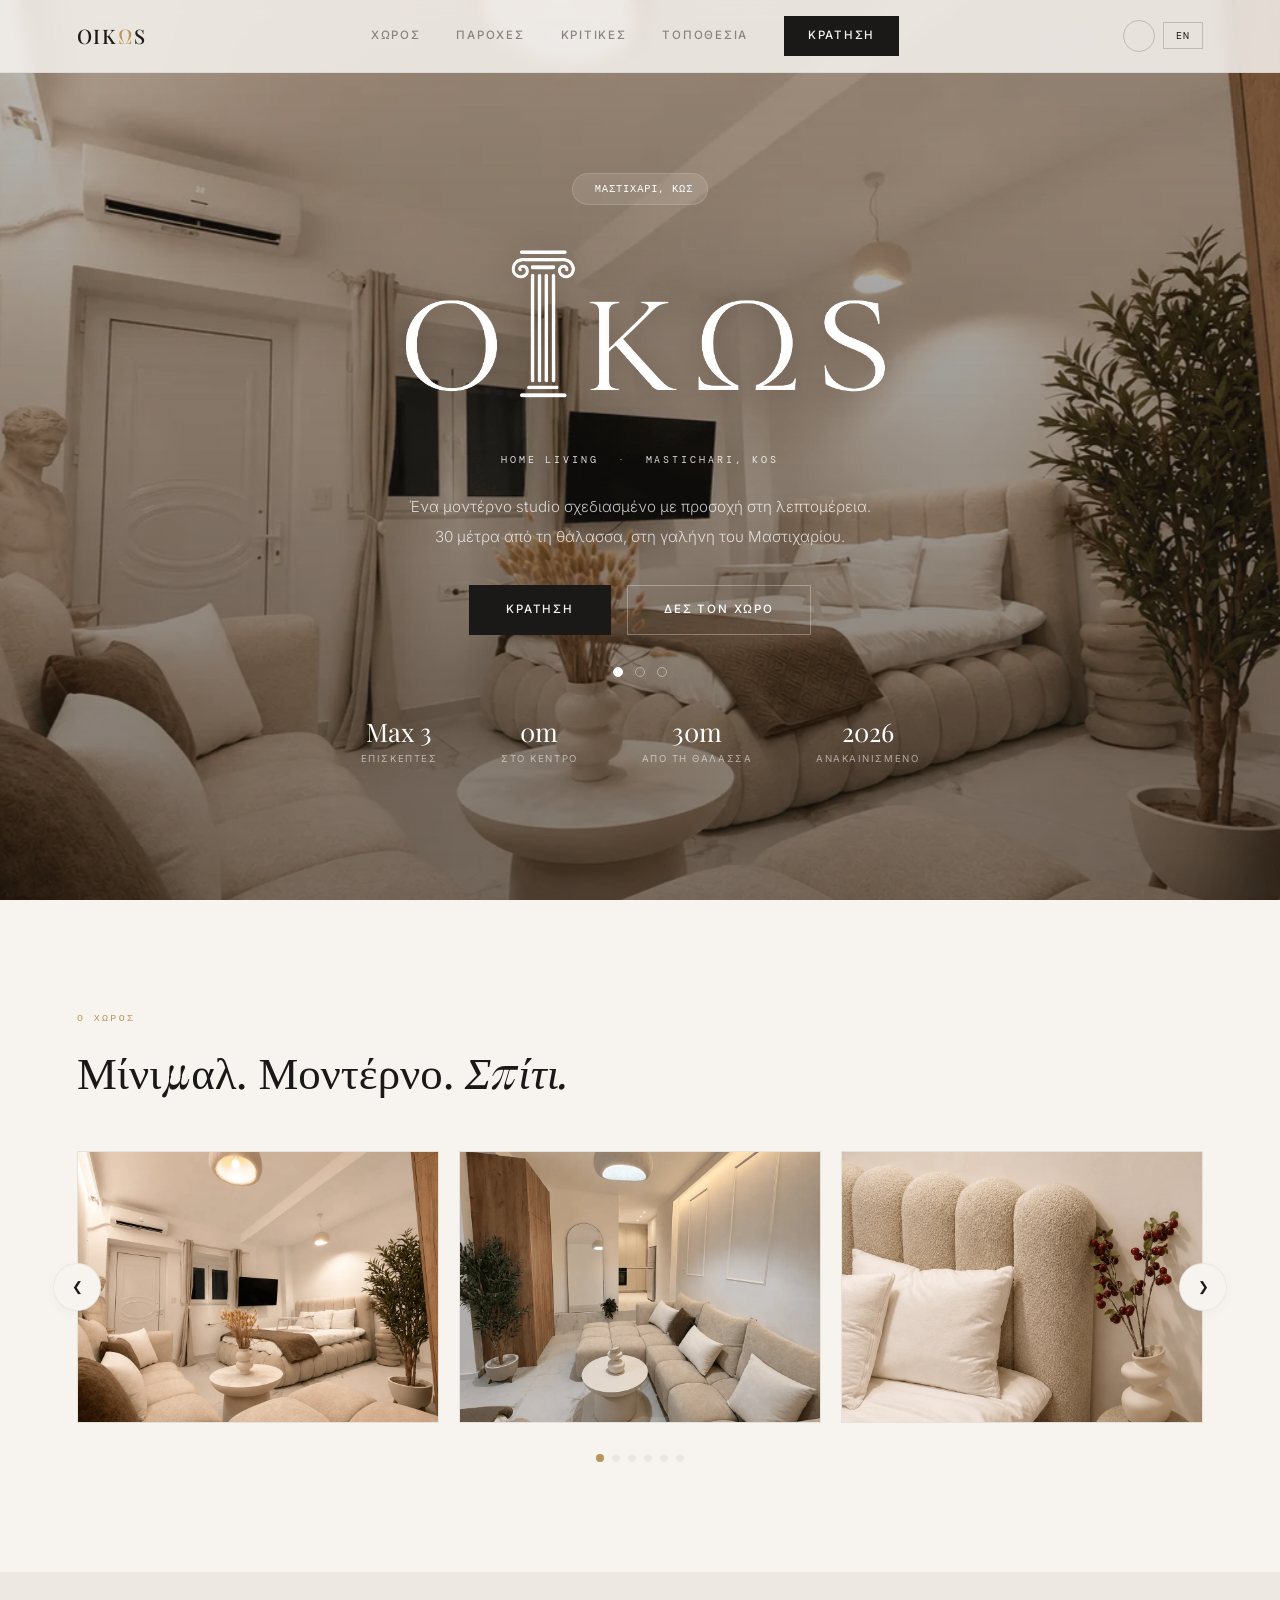
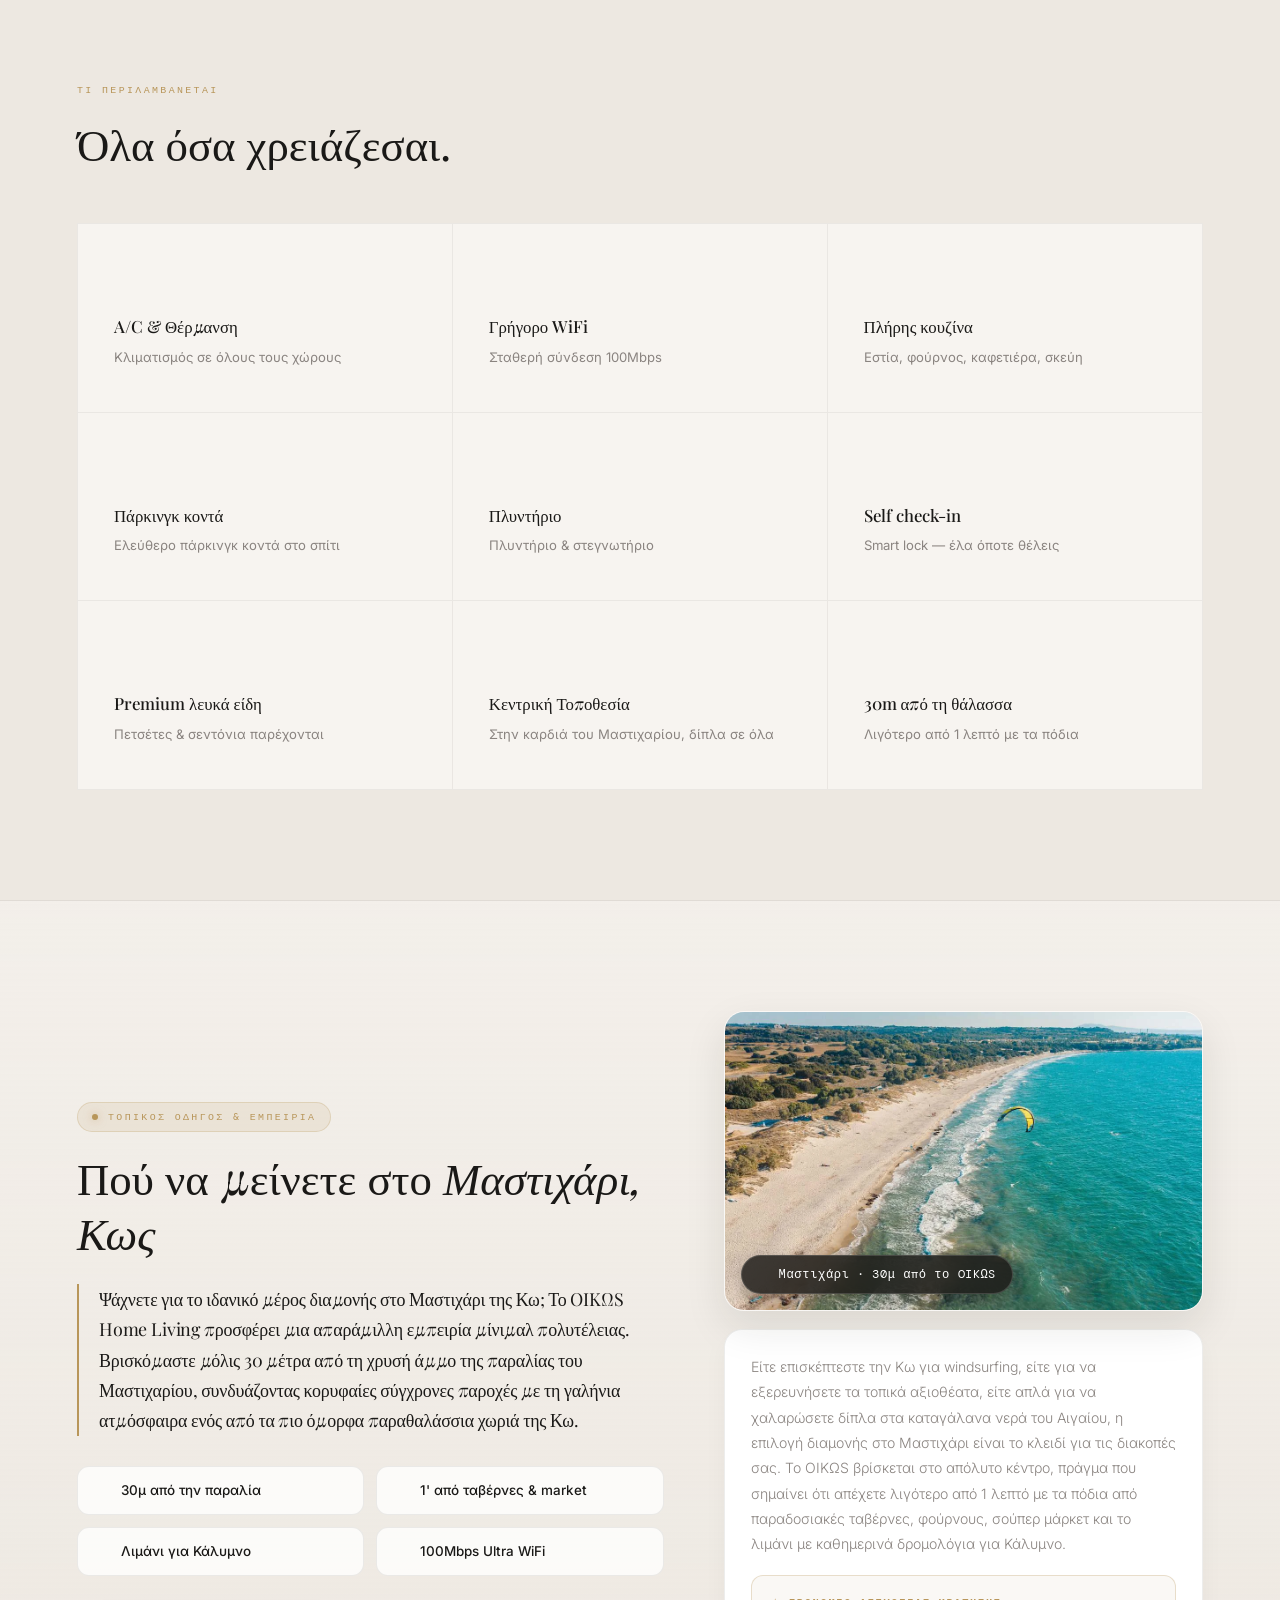
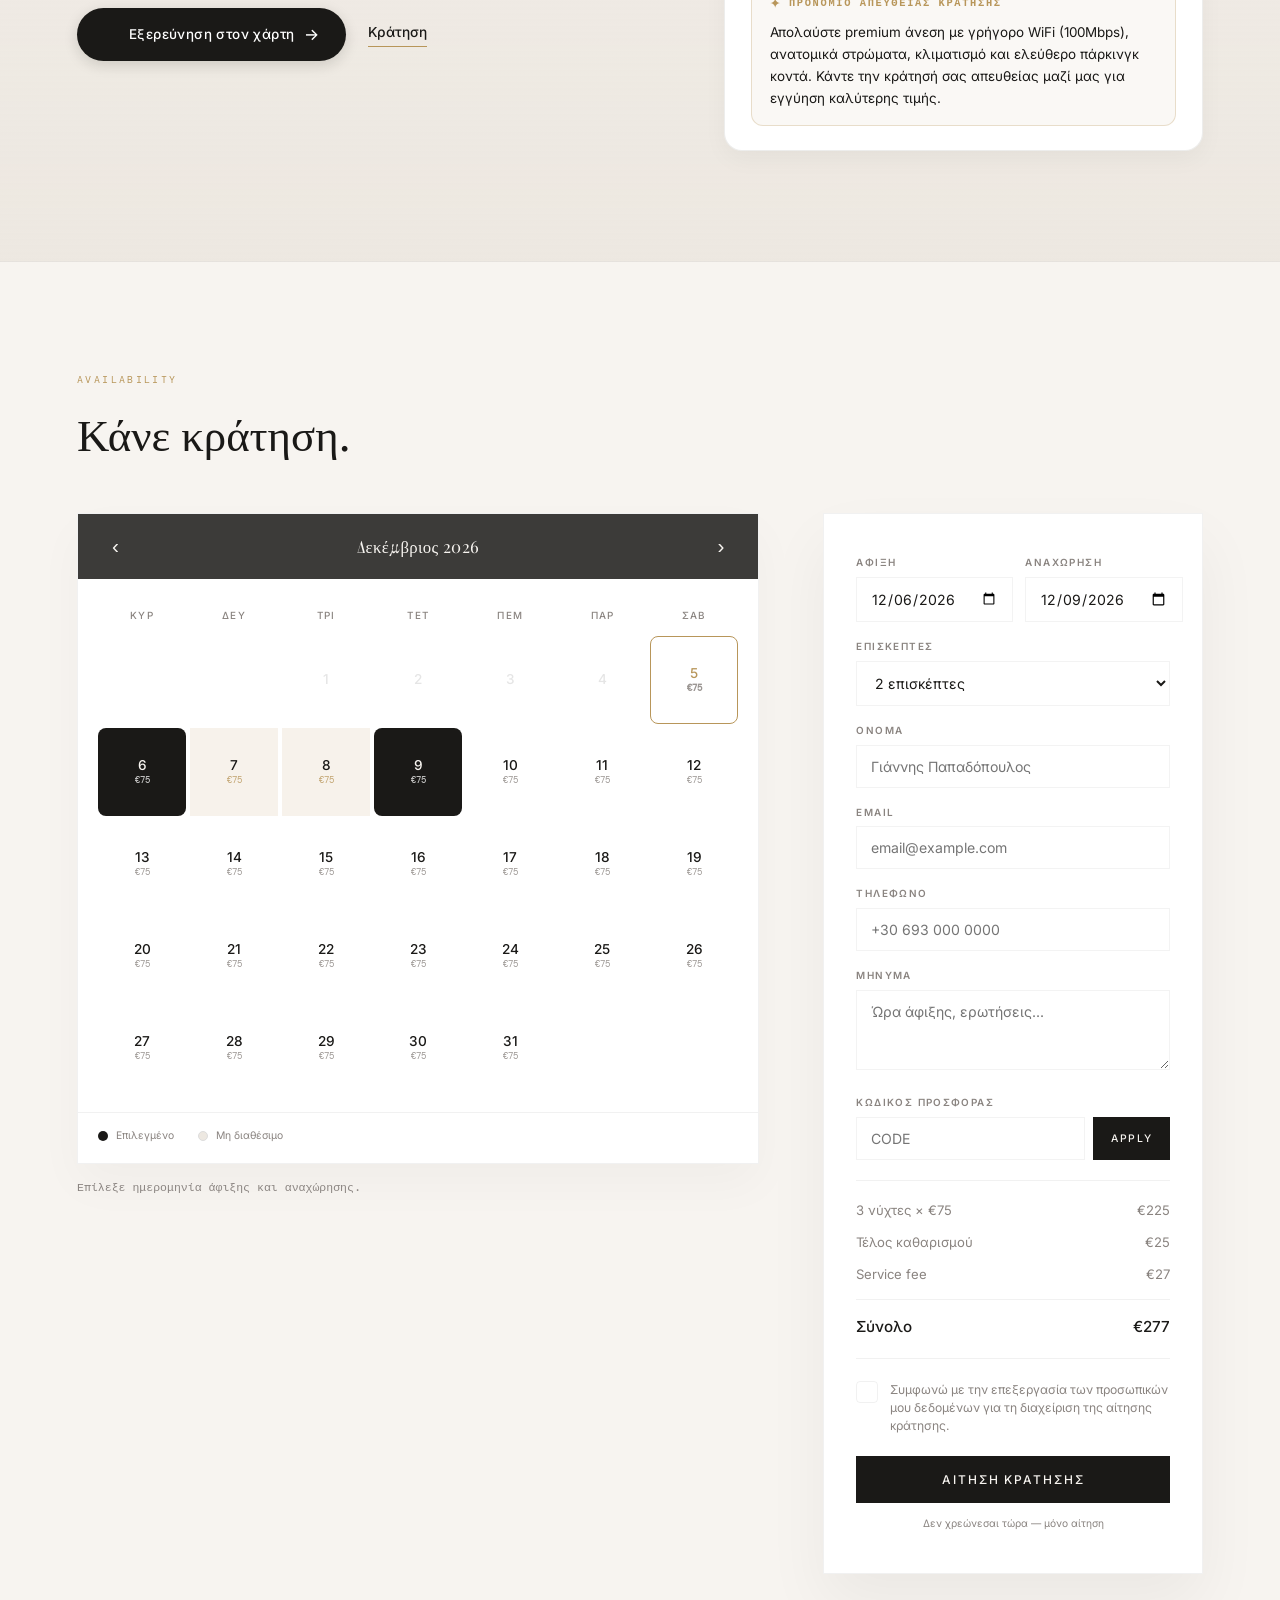
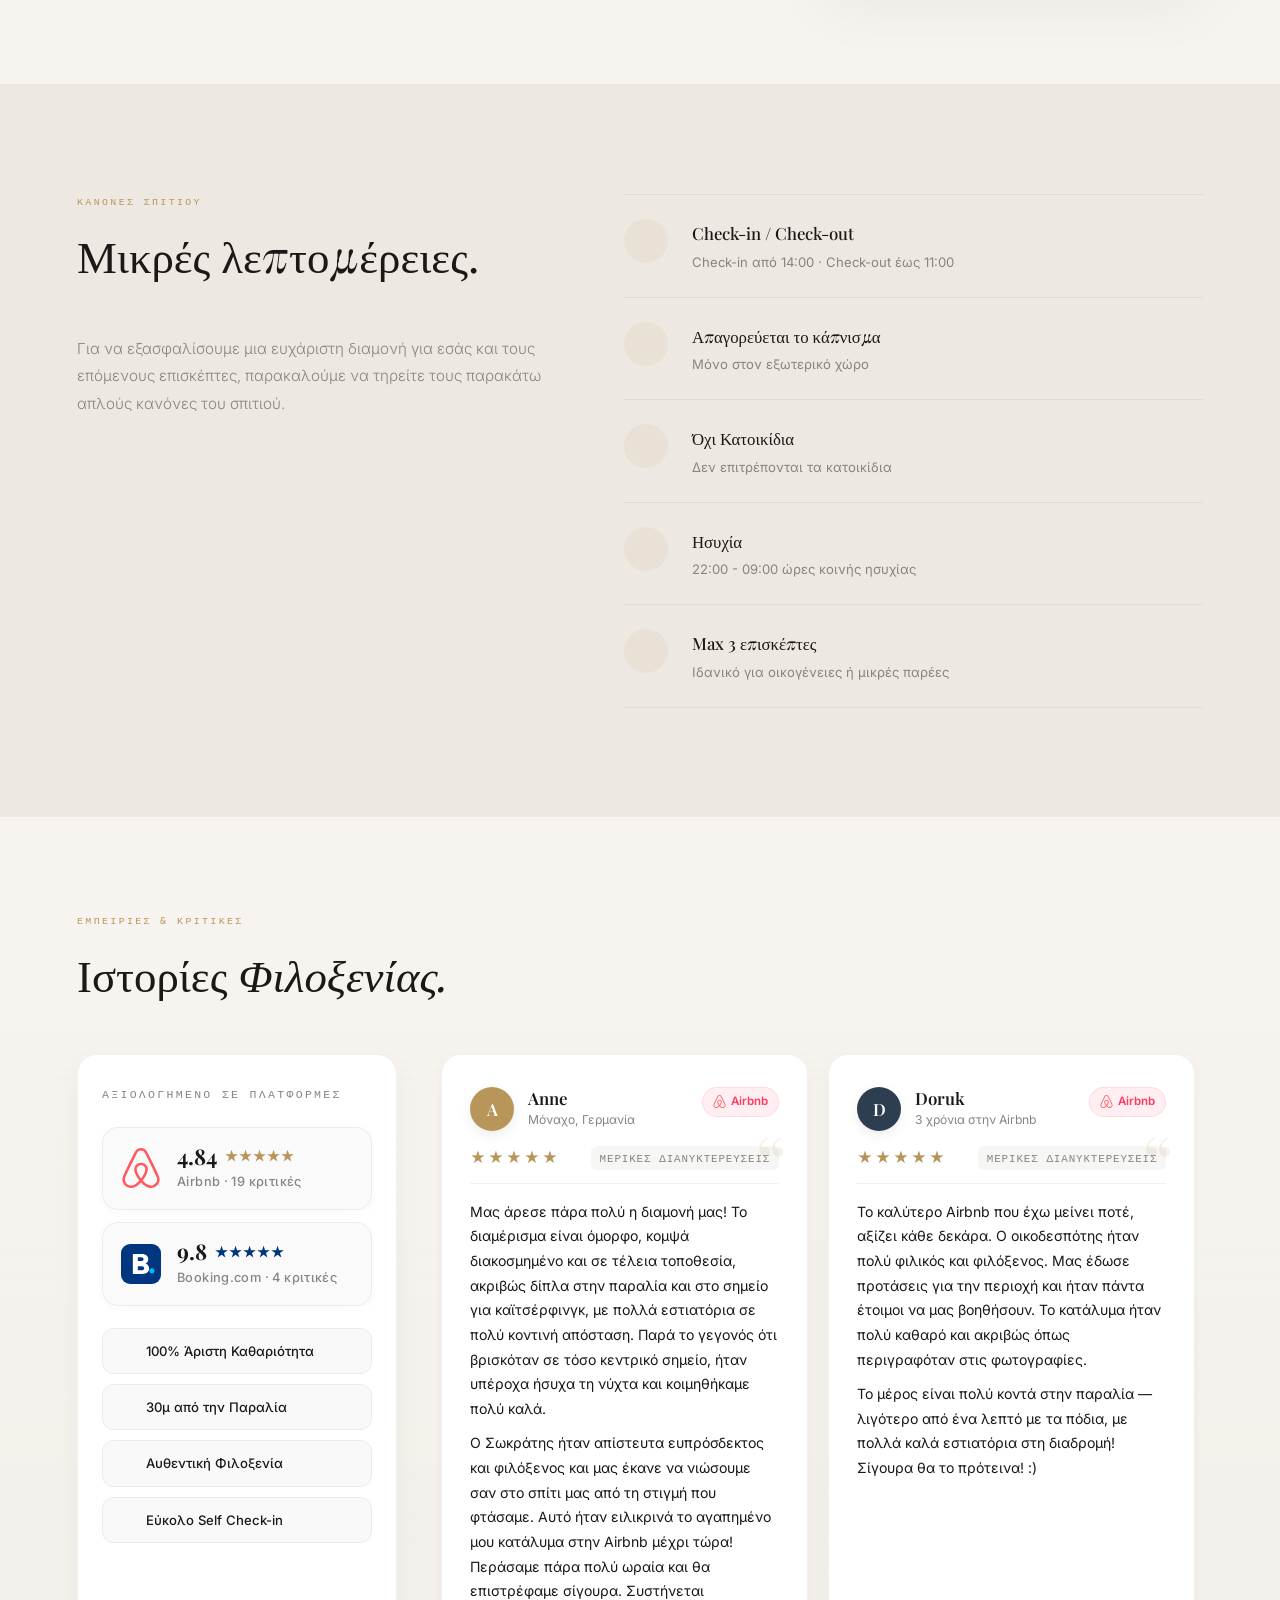
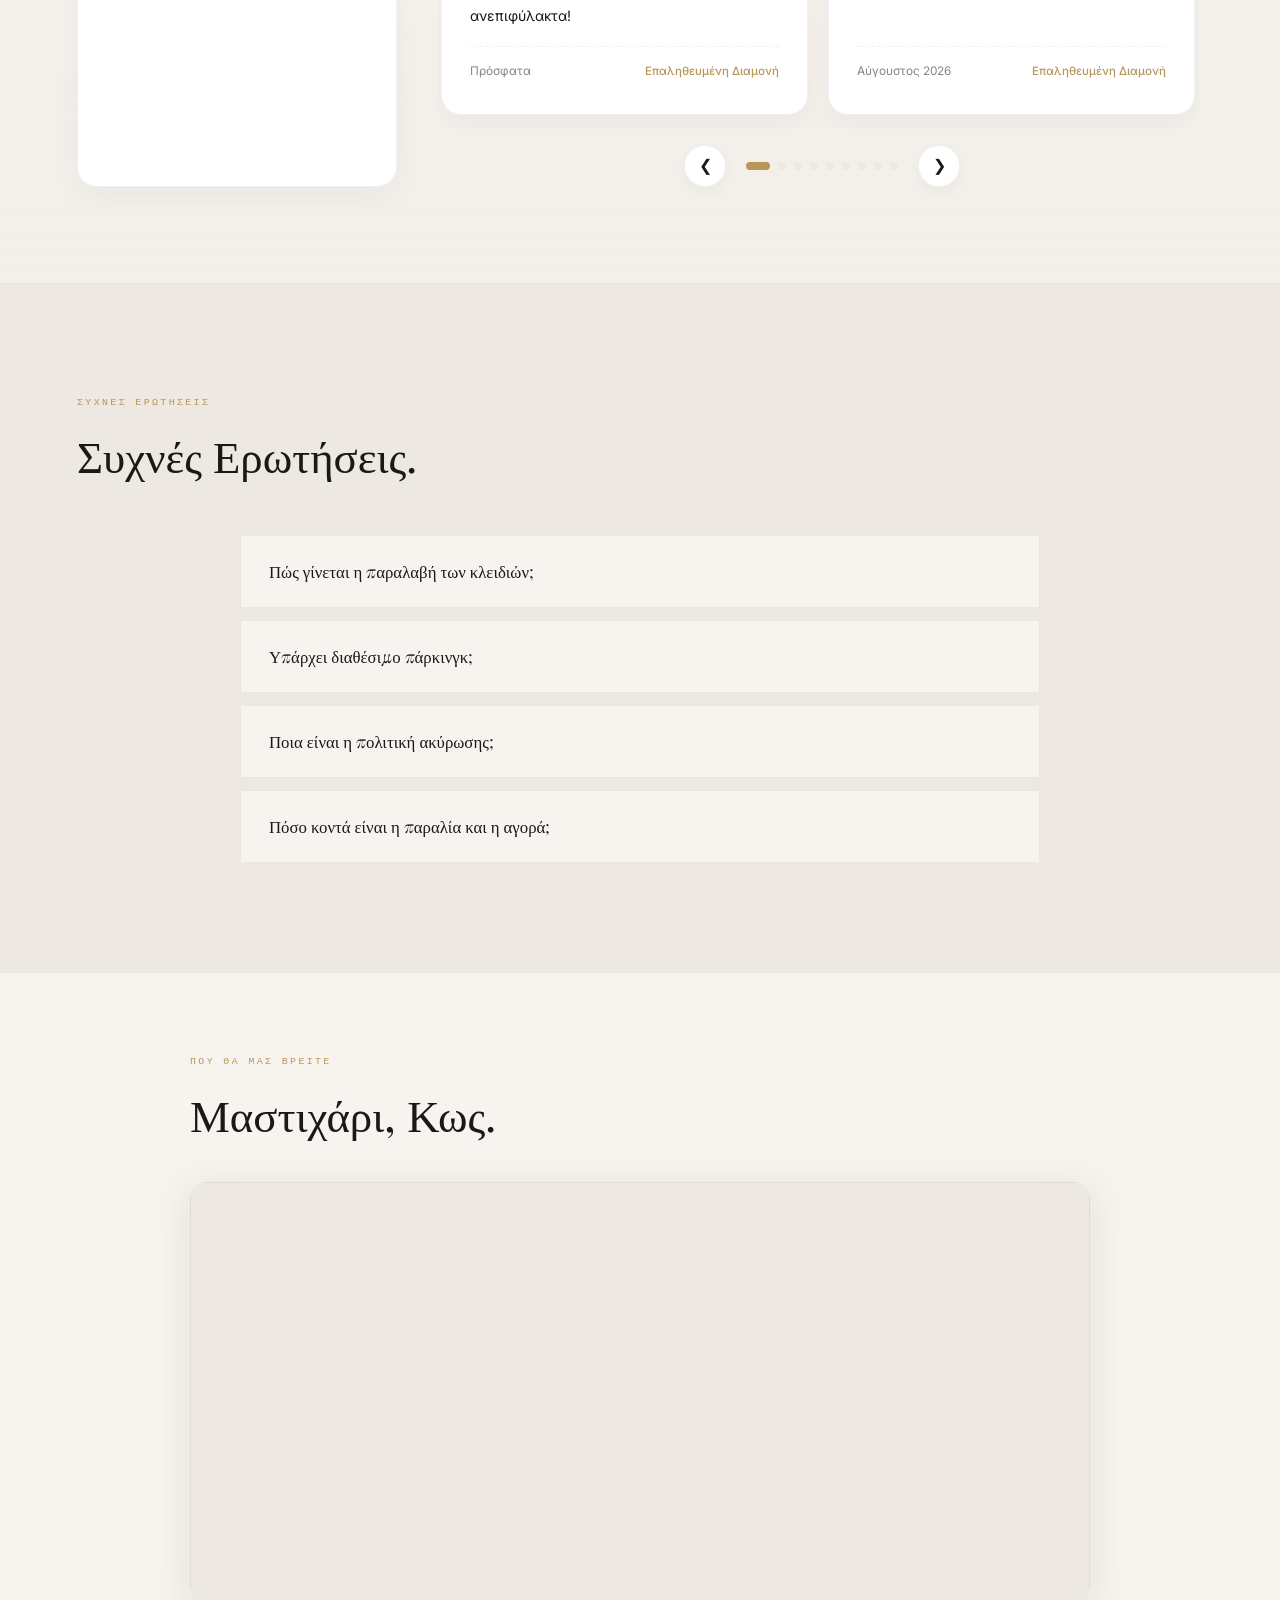
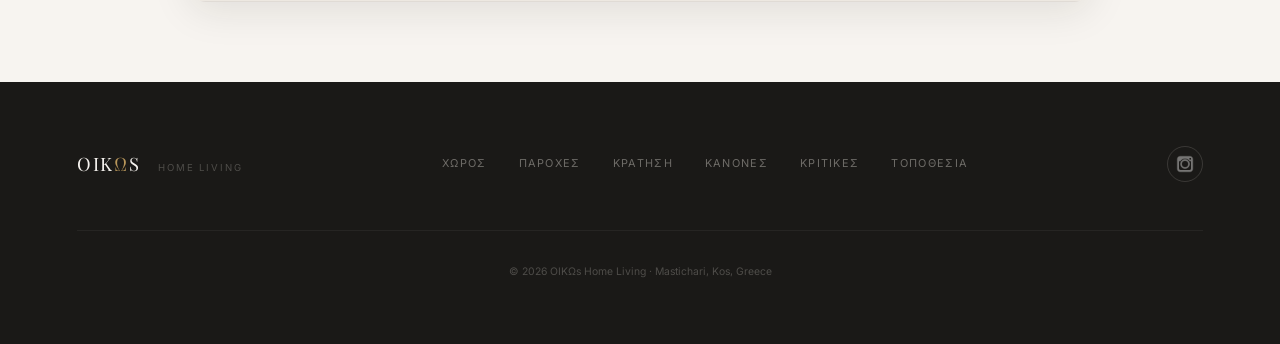
==== commit 076fb5fd: "Added Reviews Section with Reviews from Airbnb" ====
--- a/index.html
+++ b/index.html
@@ -1,4 +1,4 @@
-<!DOCTYPE html>
+﻿<!DOCTYPE html>
 <html lang="el">
 
 <head>
@@ -6,7 +6,7 @@
   <meta name="viewport" content="width=device-width, initial-scale=1.0" />
 
   <!-- Primary SEO Meta Tags -->
-  <title>OIKΩS Home Living | Ενοικιαζόμενο Studio & Διαμέρισμα στο Μαστιχάρι, Κως</title>
+  <title>OIKΩS Home Living </title>
   <meta name="description"
     content="Ψάχνετε ενοικιαζόμενο διαμέρισμα ή studio στο Μαστιχάρι της Κω; Το OIKΩS Home Living προσφέρει premium μίνιμαλ διαμονή δίπλα στη θάλασσα, πρόσφατα ανακαινισμένο (2026)." />
   <meta name="keywords"
@@ -179,7 +179,7 @@
     <div class="nav-links">
       <a href="#gallery" data-translate="nav_space">Space</a>
       <a href="#amenities" data-translate="nav_amenities">Amenities</a>
-      <!-- <a href="#reviews" data-translate="nav_reviews">Reviews</a> -->
+      <a href="#reviews" data-translate="nav_reviews">Reviews</a>
       <a href="#location" data-translate="nav_location">Location</a>
       <a href="#booking" class="nav-cta" data-translate="nav_book">Book</a>
     </div>
@@ -199,6 +199,7 @@
     <div class="mobile-menu-links">
       <a href="#gallery" onclick="toggleMobileMenu()" data-translate="nav_space">Space</a>
       <a href="#amenities" onclick="toggleMobileMenu()" data-translate="nav_amenities">Amenities</a>
+      <a href="#reviews" onclick="toggleMobileMenu()" data-translate="nav_reviews">Reviews</a>
       <a href="#location" onclick="toggleMobileMenu()" data-translate="nav_location">Location</a>
       <a href="#booking" class="mobile-menu-cta" onclick="toggleMobileMenu()" data-translate="nav_book">Book</a>
     </div>
@@ -348,7 +349,8 @@
       <div class="local-guide-story">
         <div class="guide-eyebrow-wrap">
           <span class="guide-eyebrow-dot"></span>
-          <p class="section-eyebrow" data-translate="guide_eyebrow" style="margin-bottom:0;">Τοπικός Οδηγός & Εμπειρία</p>
+          <p class="section-eyebrow" data-translate="guide_eyebrow" style="margin-bottom:0;">Τοπικός Οδηγός & Εμπειρία
+          </p>
         </div>
         <h2 class="section-title guide-main-title" data-translate="guide_title">
           Πού να μείνετε στο <em>Μαστιχάρι, Κως</em>
@@ -397,7 +399,8 @@
       <!-- Right Column: Visual Showcase & Direct Booking Note -->
       <div class="local-guide-visual">
         <div class="guide-image-card">
-          <img src="images/mastichari-beach-kos.webp" alt="Mastichari Beach Kos near OIKWS Home Living" class="guide-photo" loading="lazy">
+          <img src="images/mastichari-beach-kos.webp" alt="Mastichari Beach Kos near OIKWS Home Living"
+            class="guide-photo" loading="lazy">
           <div class="guide-image-badge">
             <i data-lucide="map-pin" style="width:13px;height:13px;color:var(--gold);"></i>
             <span data-translate="guide_photo_tag">Μαστιχάρι · 30μ από το OIKΩS</span>
@@ -418,7 +421,8 @@
               <span class="guide-direct-tag" data-translate="guide_direct_badge">ΠΡΟΝΟΜΙΟ ΑΠΕΥΘΕΙΑΣ ΚΡΑΤΗΣΗΣ</span>
             </div>
             <p class="guide-direct-text" data-translate="seo_text_2">
-              Απολαύστε premium άνεση με γρήγορο WiFi (100Mbps), ανατομικά στρώματα, κλιματισμό και ελεύθερο πάρκινγκ κοντά.
+              Απολαύστε premium άνεση με γρήγορο WiFi (100Mbps), ανατομικά στρώματα, κλιματισμό και ελεύθερο πάρκινγκ
+              κοντά.
               Κάντε την κράτησή σας απευθείας μαζί μας για εγγύηση καλύτερης τιμής.
             </p>
           </div>
@@ -571,56 +575,72 @@
     </div>
   </section>
 
-  <!-- PLATFORM RATING BADGES -->
-  <section id="platform-badges">
-    <div class="badges-wrap reveal">
-      <p class="badges-label" data-translate="badges_label">Rated across platforms</p>
-      <div class="badges-row">
-        <!-- Airbnb Badge -->
-        <a href="https://www.airbnb.gr/rooms/1685321286252435236?source_impression_id=p3_1791971436_P3aDqvK8uzsGHfAe"
-          target="_blank" rel="noopener" class="platform-badge" aria-label="Airbnb rating">
-          <img src="images/airbnblogo.svg" alt="Airbnb" class="badge-logo" />
-          <div class="badge-info">
-            <div class="badge-score"><span id="airbnbScoreVal">4.84</span> <span class="badge-stars">★★★★★</span></div>
-            <div class="badge-platform">Airbnb · <span id="airbnbReviewsVal">19</span> <span
-                data-translate="badge_reviews">reviews</span></div>
-          </div>
-        </a>
-        <!-- Booking.com Badge -->
-        <a href="https://www.booking.com/hotel/gr/oikos-home-living.el.html?aid=356980&label=gog235jc-10CAsoXEIRb2lrb3MtaG9tZS1saXZpbmdIM1gDaFyIAQGYATO4ARfIAQzYAQPoAQH4AQGIAgGoAgG4ApGhvdYGwAIB0gIkZmQzNzAwZTAtNjJmYS00MjBlLWFjNDYtYTk3YWY2YjVkNzdi2AIB4AIB&sid=0d7fd686f4997ad53a5bf2c7d4dfff93&dist=0&keep_landing=1&sb_price_type=total&type=total&#tab-reviews"
-          target="_blank" rel="noopener" class="platform-badge" aria-label="Booking.com rating">
-          <img src="images/bookinglogo.svg" alt="Booking.com" class="badge-logo" />
-          <div class="badge-info">
-            <div class="badge-score"><span id="bookingScoreVal">9.8</span> <span class="badge-stars"
-                style="color:#003580">★★★★★</span></div>
-            <div class="badge-platform">Booking.com · <span id="bookingReviewsVal">4</span> <span
-                data-translate="badge_reviews">reviews</span></div>
-          </div>
-        </a>
-      </div>
-    </div>
-  </section>
-
   <!-- REVIEWS SLIDER -->
-  <section id="reviews" style="display: none;">
+  <section id="reviews">
     <div class="reveal">
-      <p class="section-eyebrow" data-translate="reviews_eyebrow">What Guests Say</p>
-      <h2 class="section-title" data-translate="reviews_title">Κριτικές.</h2>
+      <p class="section-eyebrow" data-translate="reviews_eyebrow">Real Guest Feedback</p>
+      <h2 class="section-title" data-translate="reviews_title">Ιστορίες <em>Φιλοξενίας.</em></h2>
     </div>
     <div class="reviews-layout reveal">
-      <div>
-        <div class="score-big">4.97</div>
-        <div class="score-meta" data-translate="reviews_score_meta">από 5.00<br>48 κριτικές</div>
-      </div>
-
+      <!-- Left: Platform Badges & Trust Highlights -->
+      <div class="reviews-score-card reviews-score-block">
+        <p class="badges-label" data-translate="badges_label">Rated across platforms</p>
+        <div class="reviews-score-badges">
+          <!-- Airbnb Badge -->
+          <a href="https://www.airbnb.gr/rooms/1685321286252435236?source_impression_id=p3_1791971436_P3aDqvK8uzsGHfAe"
+            target="_blank" rel="noopener" class="platform-badge" aria-label="Airbnb rating">
+            <img src="images/airbnblogo.svg" alt="Airbnb" class="badge-logo" />
+            <div class="badge-info">
+              <div class="badge-score"><span id="airbnbScoreVal">4.84</span> <span class="badge-stars">★★★★★</span>
+              </div>
+              <div class="badge-platform">Airbnb · <span id="airbnbReviewsVal">19</span> <span
+                  data-translate="badge_reviews">reviews</span></div>
+            </div>
+          </a>
+          <!-- Booking.com Badge -->
+          <a href="https://www.booking.com/hotel/gr/oikos-home-living.el.html?aid=356980&label=gog235jc-10CAsoXEIRb2lrb3MtaG9tZS1saXZpbmdIM1gDaFyIAQGYATO4ARfIAQzYAQPoAQH4AQGIAgGoAgG4ApGhvdYGwAIB0gIkZmQzNzAwZTAtNjJmYS00MjBlLWFjNDYtYTk3YWY2YjVkNzdi2AIB4AIB&sid=0d7fd686f4997ad53a5bf2c7d4dfff93&dist=0&keep_landing=1&sb_price_type=total&type=total&#tab-reviews"
+            target="_blank" rel="noopener" class="platform-badge" aria-label="Booking.com rating">
+            <img src="images/bookinglogo.svg" alt="Booking.com" class="badge-logo" />
+            <div class="badge-info">
+              <div class="badge-score"><span id="bookingScoreVal">9.8</span> <span class="badge-stars"
+                  style="color:#003580">★★★★★</span></div>
+              <div class="badge-platform">Booking.com · <span id="bookingReviewsVal">4</span> <span
+                  data-translate="badge_reviews">reviews</span></div>
+            </div>
+          </a>
+        </div>
+
+        <div class="reviews-trust-pills">
+          <div class="trust-pill">
+            <i data-lucide="sparkles" class="trust-pill-icon"></i>
+            <span data-translate="rev_pill_clean">100% Άριστη Καθαριότητα</span>
+          </div>
+          <div class="trust-pill">
+            <i data-lucide="waves" class="trust-pill-icon"></i>
+            <span data-translate="rev_pill_beach">30μ από την Παραλία</span>
+          </div>
+          <div class="trust-pill">
+            <i data-lucide="heart" class="trust-pill-icon"></i>
+            <span data-translate="rev_pill_host">Αυθεντική Φιλοξενία</span>
+          </div>
+          <div class="trust-pill">
+            <i data-lucide="key" class="trust-pill-icon"></i>
+            <span data-translate="rev_pill_checkin">Εύκολο Self Check-in</span>
+          </div>
+        </div>
+      </div>
+
+      <!-- Right: Responsive Multi-Card Review Carousel -->
       <div class="reviews-carousel-wrap">
-        <div class="reviews-carousel-track" id="reviewsTrack">
-          <!-- Review slides rendered in JS -->
+        <div class="reviews-carousel-viewport">
+          <div class="reviews-carousel-track" id="reviewsTrack">
+            <!-- Review slides dynamically rendered in JS -->
+          </div>
         </div>
         <div class="reviews-carousel-controls">
-          <button class="rev-control prev" onclick="moveReviews(-1)">&#10094;</button>
+          <button class="rev-control prev" onclick="moveReviews(-1)" aria-label="Previous review">&#10094;</button>
           <div class="reviews-indicators" id="reviewsIndicators"></div>
-          <button class="rev-control next" onclick="moveReviews(1)">&#10095;</button>
+          <button class="rev-control next" onclick="moveReviews(1)" aria-label="Next review">&#10095;</button>
         </div>
       </div>
     </div>
@@ -698,8 +718,8 @@
     <div class="footer-links">
       <a href="#gallery" data-translate="nav_space">Space</a><a href="#amenities"
         data-translate="nav_amenities">Amenities</a><a href="#booking" data-translate="nav_book">Book</a>
-      <a href="#rules" data-translate="footer_rules">Rules</a><!-- <a href="#reviews"
-        data-translate="nav_reviews">Reviews</a> --><a href="#location" data-translate="nav_location">Location</a>
+      <a href="#rules" data-translate="footer_rules">Rules</a><a href="#reviews"
+        data-translate="nav_reviews">Reviews</a><a href="#location" data-translate="nav_location">Location</a>
     </div>
     <div class="footer-connect">
       <a href="https://instagram.com/oikoshomeliving" target="_blank" aria-label="Instagram"
--- a/index.css
+++ b/index.css
@@ -1297,143 +1297,400 @@
       }
     }
 
-    /* REVIEWS SLIDER */
+    /* ── REVIEWS SECTION (VERIFIED AIRBNB GUEST EXPERIENCES) ── */
     #reviews {
-      background: var(--light);
+      padding: 96px 6vw;
+      background: linear-gradient(180deg, var(--light) 0%, rgba(237, 232, 225, 0.45) 100%);
+      border-bottom: 1px solid var(--border);
+      position: relative;
     }
 
     .reviews-layout {
       display: grid;
-      grid-template-columns: 200px 1fr;
-      gap: 64px;
-      align-items: start;
-    }
-
-    .score-big {
-      font-family: var(--f-serif);
-      font-size: 5.5rem;
-      font-weight: 400;
-      line-height: 1;
-      color: var(--ink);
-    }
-
-    .score-meta {
-      font-size: .65rem;
-      letter-spacing: .14em;
+      grid-template-columns: 320px 1fr;
+      gap: 44px;
+      align-items: stretch;
+      margin-top: 40px;
+    }
+
+    /* Scorecard / Social Proof Block */
+    .reviews-score-card,
+    .reviews-score-block {
+      background: #FFFFFF;
+      border: 1px solid var(--border);
+      border-radius: 20px;
+      padding: 30px 24px;
+      box-shadow: 0 10px 30px rgba(26, 25, 23, 0.04);
+      display: flex;
+      flex-direction: column;
+      gap: 22px;
+    }
+
+    .reviews-score-card .badges-label {
+      font-family: var(--f-mono);
+      font-size: 0.72rem;
+      letter-spacing: .2em;
       text-transform: uppercase;
       color: var(--mid);
-      margin-top: 12px;
-      line-height: 1.6;
-    }
-
+      font-weight: 500;
+      margin-bottom: 0;
+      text-align: left;
+    }
+
+    .reviews-score-badges {
+      display: flex;
+      flex-direction: column;
+      gap: 12px;
+      width: 100%;
+    }
+
+    .reviews-score-card .platform-badge {
+      display: flex;
+      align-items: center;
+      gap: 16px;
+      background: rgba(26, 25, 23, 0.02);
+      border: 1px solid var(--border);
+      border-radius: 16px;
+      padding: 16px 18px;
+      text-decoration: none;
+      color: var(--ink);
+      transition: transform .25s ease, box-shadow .25s ease, border-color .25s ease, background-color .25s ease;
+      box-shadow: 0 2px 10px rgba(26, 25, 23, 0.03);
+      width: 100%;
+      min-width: 0;
+    }
+
+    .reviews-score-card .platform-badge:hover {
+      transform: translateY(-2px);
+      box-shadow: 0 8px 22px rgba(184, 150, 90, 0.16);
+      border-color: var(--gold);
+      background: #FFFFFF;
+    }
+
+    .reviews-score-card .badge-logo {
+      width: 40px;
+      height: 40px;
+      flex-shrink: 0;
+      object-fit: contain;
+    }
+
+    .reviews-score-card .badge-info {
+      text-align: left;
+      flex: 1;
+    }
+
+    .reviews-score-card .badge-score {
+      font-family: var(--f-serif);
+      font-size: 1.35rem;
+      font-weight: 700;
+      line-height: 1.15;
+      display: flex;
+      align-items: center;
+      gap: 8px;
+    }
+
+    .reviews-score-card .badge-stars {
+      color: var(--gold);
+      font-size: 0.85rem;
+      letter-spacing: .08em;
+    }
+
+    .reviews-score-card .badge-platform {
+      font-size: 0.8rem;
+      color: var(--mid);
+      letter-spacing: .03em;
+      margin-top: 3px;
+      font-weight: 500;
+    }
+
+    /* Trust highlights pills inside scorecard */
+    .reviews-trust-pills {
+      display: flex;
+      flex-direction: column;
+      gap: 10px;
+    }
+
+    .trust-pill {
+      display: flex;
+      align-items: center;
+      gap: 12px;
+      font-size: 0.82rem;
+      color: var(--ink);
+      background: rgba(26, 25, 23, 0.025);
+      border: 1px solid var(--border);
+      border-radius: 12px;
+      padding: 11px 14px;
+      font-weight: 500;
+      transition: background 0.25s, border-color 0.25s, transform 0.25s;
+    }
+
+    .trust-pill:hover {
+      background: rgba(184, 150, 90, 0.09);
+      border-color: rgba(184, 150, 90, 0.35);
+      transform: translateX(3px);
+    }
+
+    .trust-pill-icon {
+      width: 17px;
+      height: 17px;
+      color: var(--gold);
+      stroke-width: 2px;
+      flex-shrink: 0;
+    }
+
+    /* ── Carousel Slider Styles ── */
     .reviews-carousel-wrap {
       position: relative;
       width: 100%;
+      min-width: 0;
       display: flex;
       flex-direction: column;
       gap: 24px;
     }
 
+    .reviews-carousel-viewport {
+      width: 100%;
+      overflow: hidden;
+      border-radius: 20px;
+      padding: 6px 4px 14px;
+      margin: -6px -4px -14px;
+    }
+
     .reviews-carousel-track {
-      min-height: 180px;
-      position: relative;
-    }
-
-    .review-slide {
-      opacity: 0;
-      display: none;
-      transition: opacity .4s ease;
+      display: flex;
+      gap: 20px;
       width: 100%;
-    }
-
-    .review-slide.active {
-      opacity: 1;
-      display: block;
+      transition: transform 0.5s cubic-bezier(0.22, 1, 0.36, 1);
+      will-change: transform;
+    }
+
+    .review-slide-card {
+      flex: 0 0 calc(50% - 10px);
+      min-width: 0;
+      display: flex;
     }
 
     .review-card {
       background: #FFFFFF;
       border: 1px solid var(--border);
-      box-shadow: 0 20px 40px rgba(26, 25, 23, 0.03);
-      padding: 36px 32px;
+      border-radius: 20px;
+      box-shadow: 0 10px 30px rgba(26, 25, 23, 0.035);
+      padding: 32px 28px;
       width: 100%;
-    }
-
-    .reviewer-row {
-      display: flex;
+      display: flex;
+      flex-direction: column;
+      position: relative;
+      transition: transform 0.3s ease, box-shadow 0.3s ease, border-color 0.3s ease;
+      overflow: hidden;
+    }
+
+    .review-card:hover {
+      transform: translateY(-4px);
+      box-shadow: 0 16px 36px rgba(26, 25, 23, 0.08);
+      border-color: rgba(184, 150, 90, 0.35);
+    }
+
+    .review-card-top {
+      display: flex;
+      align-items: flex-start;
+      justify-content: space-between;
+      gap: 12px;
+      margin-bottom: 14px;
+    }
+
+    .reviewer-meta-group {
+      display: flex;
+      align-items: center;
       gap: 14px;
-      align-items: center;
+    }
+
+    .reviewer-av {
+      width: 44px;
+      height: 44px;
+      border-radius: 50%;
+      color: #FFFFFF;
+      font-family: var(--f-serif);
+      font-weight: 600;
+      font-size: 1.05rem;
+      display: flex;
+      align-items: center;
+      justify-content: center;
+      flex-shrink: 0;
+      box-shadow: 0 4px 12px rgba(0, 0, 0, 0.08);
+    }
+
+    .reviewer-name-row {
+      display: flex;
+      align-items: center;
+      gap: 6px;
+    }
+
+    .reviewer-name {
+      font-family: var(--f-serif);
+      font-size: 1.05rem;
+      font-weight: 600;
+      color: var(--ink);
+      line-height: 1.2;
+    }
+
+    .reviewer-verified-tag {
+      display: inline-flex;
+      align-items: center;
+      color: var(--gold);
+    }
+
+    .rev-shield-icon {
+      width: 15px;
+      height: 15px;
+      stroke-width: 2.2px;
+    }
+
+    .reviewer-origin {
+      font-size: 0.76rem;
+      color: var(--mid);
+      margin-top: 2px;
+    }
+
+    .review-platform-tag {
+      display: inline-flex;
+      align-items: center;
+      gap: 5px;
+      background: rgba(255, 56, 92, 0.08);
+      color: #FF385C;
+      font-size: 0.72rem;
+      font-weight: 600;
+      padding: 4px 10px;
+      border-radius: 20px;
+      flex-shrink: 0;
+      border: 1px solid rgba(255, 56, 92, 0.12);
+    }
+
+    .rev-card-airbnb-logo {
+      width: 13px;
+      height: 13px;
+      object-fit: contain;
+    }
+
+    .review-rating-row {
+      display: flex;
+      align-items: center;
+      justify-content: space-between;
+      gap: 10px;
       margin-bottom: 16px;
-    }
-
-    .reviewer-av {
-      width: 38px;
-      height: 38px;
-      background: var(--ink);
-      display: flex;
-      align-items: center;
-      justify-content: center;
-      font-family: var(--f-serif);
-      font-size: .95rem;
-      color: var(--light);
-      border-radius: 50%;
-      flex-shrink: 0;
-    }
-
-    .reviewer-name {
-      font-size: .85rem;
-      font-weight: 500;
-    }
-
-    .reviewer-date {
-      font-size: .72rem;
-      color: var(--mid);
-      margin-top: 1px;
+      padding-bottom: 12px;
+      border-bottom: 1px solid var(--border);
     }
 
     .review-stars {
       color: var(--gold);
-      font-size: .8rem;
+      font-size: 0.95rem;
+      letter-spacing: 2px;
+    }
+
+    .review-stay-pill {
+      font-family: var(--f-mono);
+      font-size: 0.68rem;
+      text-transform: uppercase;
+      letter-spacing: 0.08em;
+      background: rgba(26, 25, 23, 0.04);
+      color: var(--mid);
+      padding: 3px 9px;
+      border-radius: 6px;
+    }
+
+    .review-quote-icon {
+      position: absolute;
+      right: 20px;
+      top: 68px;
+      font-family: var(--f-serif);
+      font-size: 4.8rem;
+      line-height: 1;
+      color: var(--gold);
+      opacity: 0.12;
+      pointer-events: none;
+      user-select: none;
+    }
+
+    .review-body {
+      font-size: 0.88rem;
+      line-height: 1.75;
+      color: var(--ink);
+      flex: 1;
+      margin-bottom: 18px;
+      position: relative;
+      z-index: 1;
+    }
+
+    .review-text-para {
       margin-bottom: 10px;
     }
 
-    .review-text {
-      font-size: .88rem;
+    .review-text-para:last-child {
+      margin-bottom: 0;
+    }
+
+    .review-card-footer {
+      display: flex;
+      align-items: center;
+      justify-content: space-between;
+      font-size: 0.74rem;
       color: var(--mid);
-      line-height: 1.8;
+      padding-top: 14px;
+      border-top: 1px dashed var(--border);
+      margin-top: auto;
+    }
+
+    .review-status-confirmed {
+      display: inline-flex;
+      align-items: center;
+      gap: 4px;
+      color: var(--gold);
+      font-weight: 500;
+      font-size: 0.72rem;
+    }
+
+    .rev-check-icon {
+      width: 13px;
+      height: 13px;
+      stroke-width: 2.5px;
     }
 
     .reviews-carousel-controls {
       display: flex;
       align-items: center;
       justify-content: center;
-      gap: 24px;
-      margin-top: 16px;
+      gap: 20px;
+      margin-top: 6px;
     }
 
     .rev-control {
-      background: transparent;
+      background: #FFFFFF;
       border: 1px solid var(--border);
       color: var(--ink);
-      width: 40px;
-      height: 40px;
+      width: 42px;
+      height: 42px;
       border-radius: 50%;
       cursor: pointer;
       display: flex;
       align-items: center;
       justify-content: center;
-      transition: border-color .2s, background-color .2s, color .2s;
+      transition: all 0.25s ease;
       outline: none;
+      font-size: 1rem;
+      box-shadow: 0 4px 14px rgba(26, 25, 23, 0.04);
     }
 
     .rev-control:hover {
       border-color: var(--ink);
-      background: rgba(26, 25, 23, .03);
+      background: var(--ink);
+      color: #FFFFFF;
+      transform: scale(1.05);
     }
 
     .reviews-indicators {
       display: flex;
       gap: 8px;
+      align-items: center;
     }
 
     .rev-indicator {
@@ -1442,11 +1699,19 @@
       border-radius: 50%;
       background: var(--linen);
       cursor: pointer;
-      transition: background .3s;
+      transition: all 0.3s ease;
     }
 
     .rev-indicator.active {
       background: var(--gold);
+      width: 24px;
+      border-radius: 12px;
+    }
+
+    @media (max-width: 860px) {
+      .review-slide-card {
+        flex: 0 0 100%;
+      }
     }
 
     /* FAQ ACCORDION */
@@ -2840,3 +3105,92 @@
         justify-content: center;
       }
     }
+
+    /* ── REVIEWS DARK THEME STYLING ── */
+    body.dark-theme #reviews {
+      background: #141312;
+      border-color: rgba(255, 255, 255, 0.06);
+    }
+
+    body.dark-theme .reviews-score-card,
+    body.dark-theme .reviews-score-block {
+      background: #1C1B19 !important;
+      border-color: rgba(255, 255, 255, 0.08) !important;
+      box-shadow: 0 10px 30px rgba(0, 0, 0, 0.35) !important;
+    }
+
+    body.dark-theme .trust-pill {
+      background: rgba(255, 255, 255, 0.035);
+      border-color: rgba(255, 255, 255, 0.08);
+      color: #E5DFD5;
+    }
+
+    body.dark-theme .trust-pill:hover {
+      background: rgba(184, 150, 90, 0.15);
+      border-color: rgba(184, 150, 90, 0.35);
+    }
+
+    body.dark-theme .reviews-score-card .platform-badge {
+      background: rgba(255, 255, 255, 0.035);
+      border-color: rgba(255, 255, 255, 0.08);
+      box-shadow: 0 4px 14px rgba(0, 0, 0, 0.25);
+    }
+
+    body.dark-theme .reviews-score-card .platform-badge:hover {
+      background: rgba(255, 255, 255, 0.07);
+      border-color: var(--gold);
+      box-shadow: 0 8px 24px rgba(0, 0, 0, 0.45);
+    }
+
+    body.dark-theme .review-card {
+      background: #1C1B19 !important;
+      border-color: rgba(255, 255, 255, 0.08) !important;
+      box-shadow: 0 10px 30px rgba(0, 0, 0, 0.35) !important;
+    }
+
+    body.dark-theme .review-card:hover {
+      border-color: rgba(184, 150, 90, 0.45) !important;
+      box-shadow: 0 16px 36px rgba(0, 0, 0, 0.45) !important;
+    }
+
+    body.dark-theme .reviewer-name {
+      color: #F7F4F0;
+    }
+
+    body.dark-theme .reviewer-origin {
+      color: #A09A93;
+    }
+
+    body.dark-theme .review-stay-pill {
+      background: rgba(255, 255, 255, 0.06);
+      color: #C5BFB8;
+    }
+
+    body.dark-theme .review-body {
+      color: #D6D0C7;
+    }
+
+    body.dark-theme .review-card-footer {
+      border-color: rgba(255, 255, 255, 0.08);
+      color: #8A8480;
+    }
+
+    body.dark-theme .rev-control {
+      background: #1C1B19;
+      border-color: rgba(255, 255, 255, 0.12);
+      color: #F7F4F0;
+    }
+
+    body.dark-theme .rev-control:hover {
+      background: var(--gold);
+      border-color: var(--gold);
+      color: #1A1917;
+    }
+
+    body.dark-theme .rev-indicator {
+      background: rgba(255, 255, 255, 0.15);
+    }
+
+    body.dark-theme .rev-indicator.active {
+      background: var(--gold);
+    }
